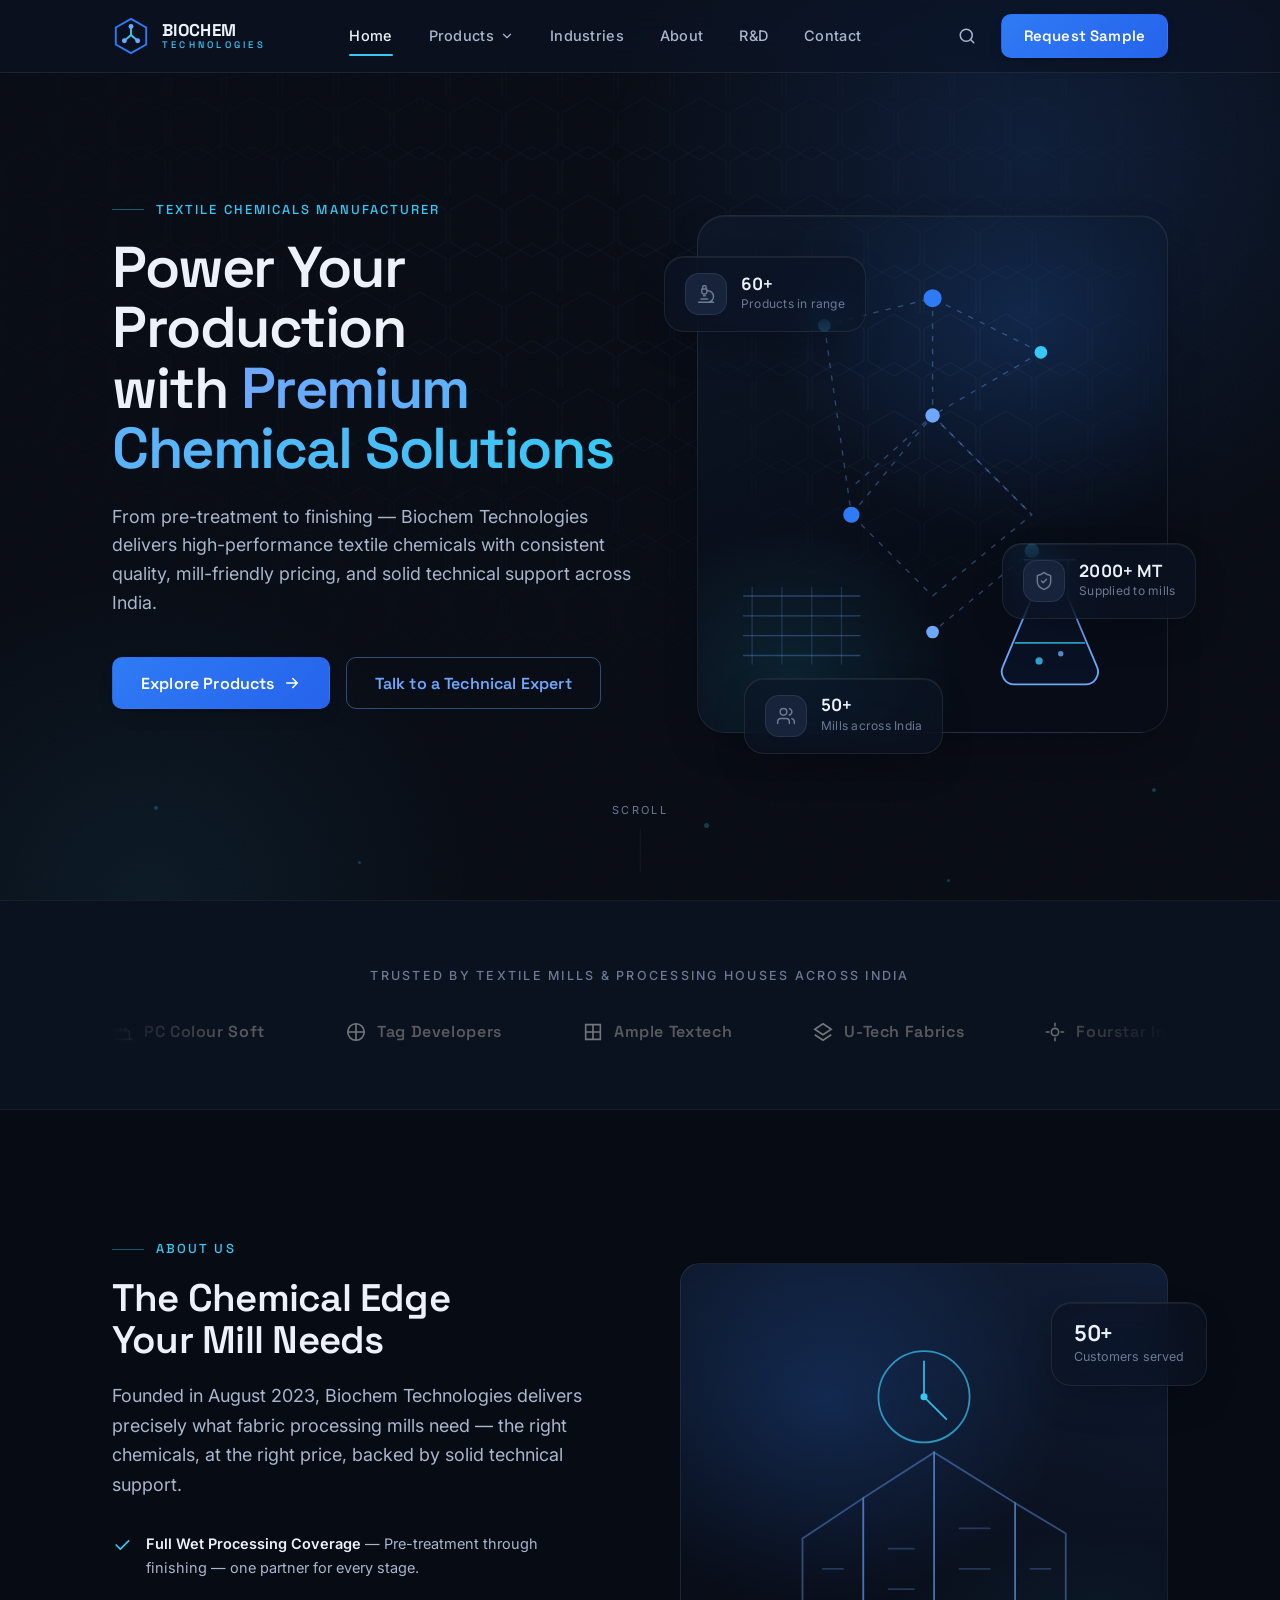
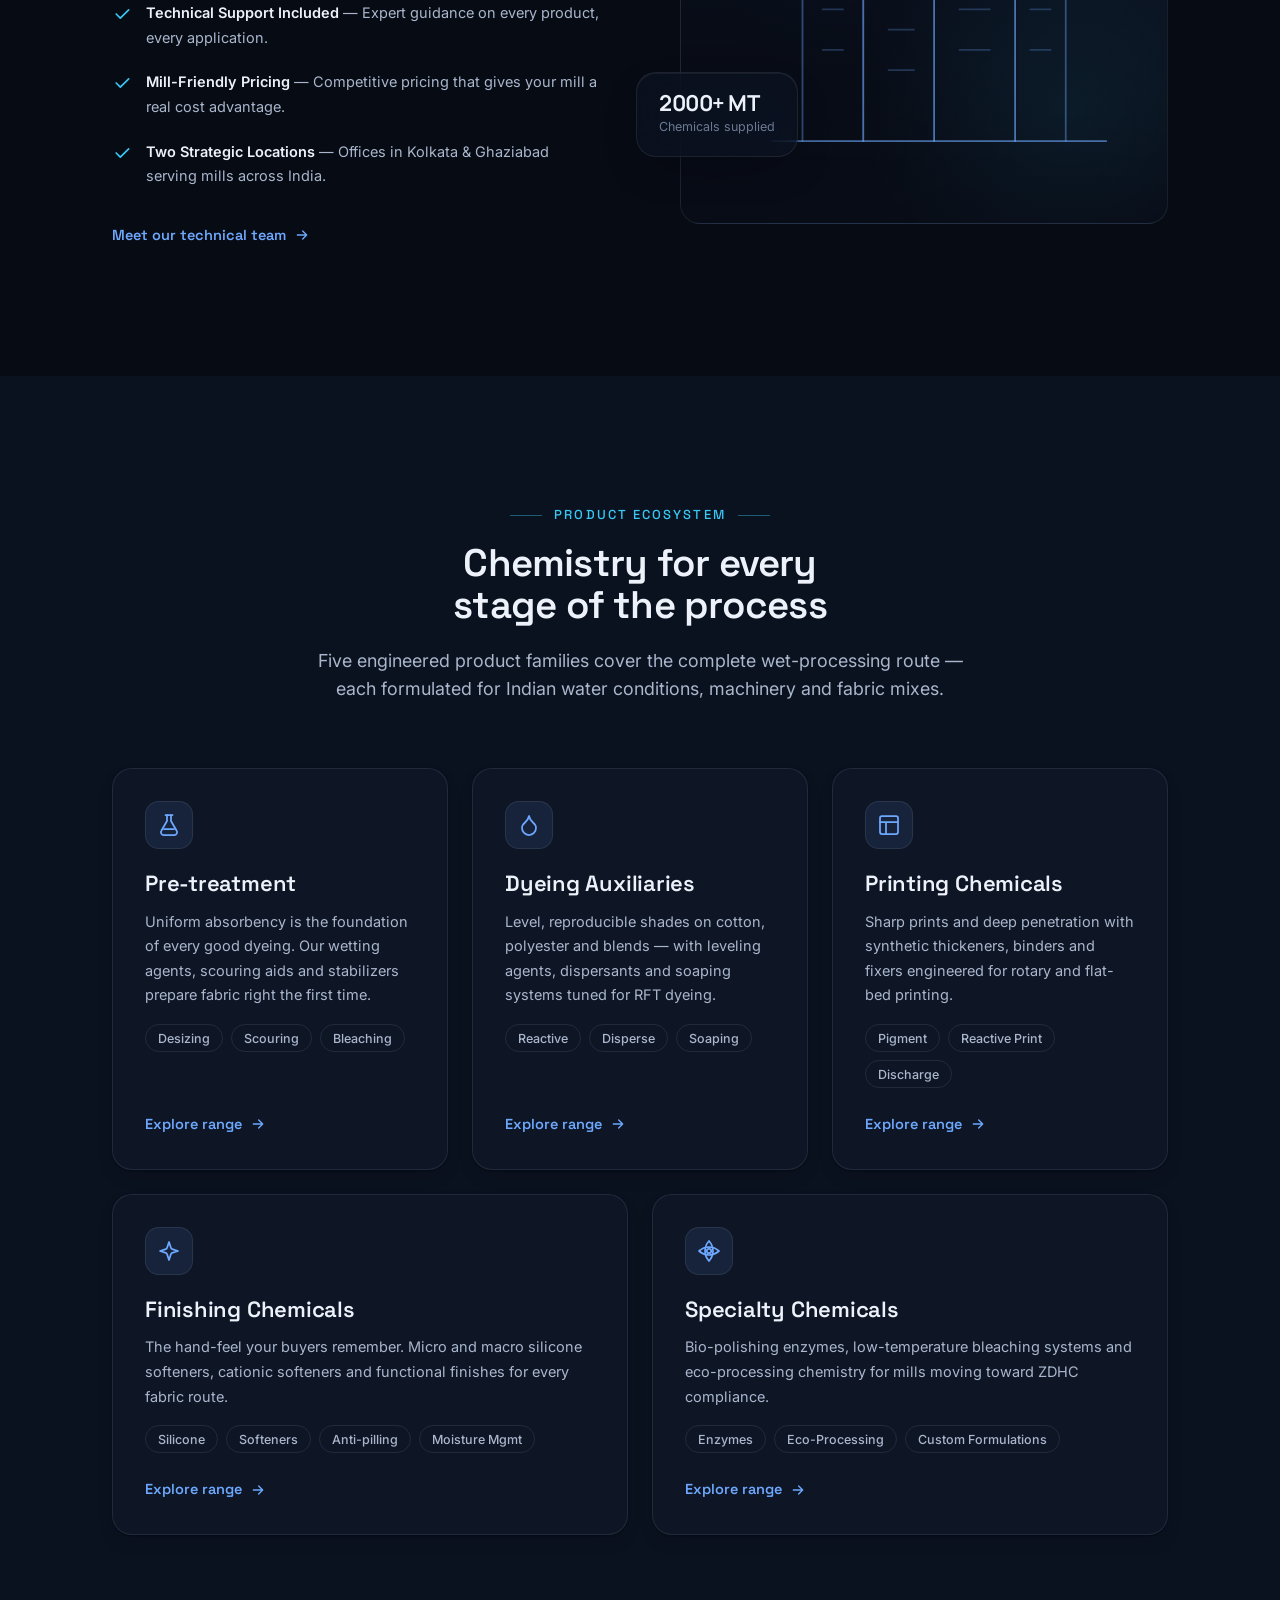
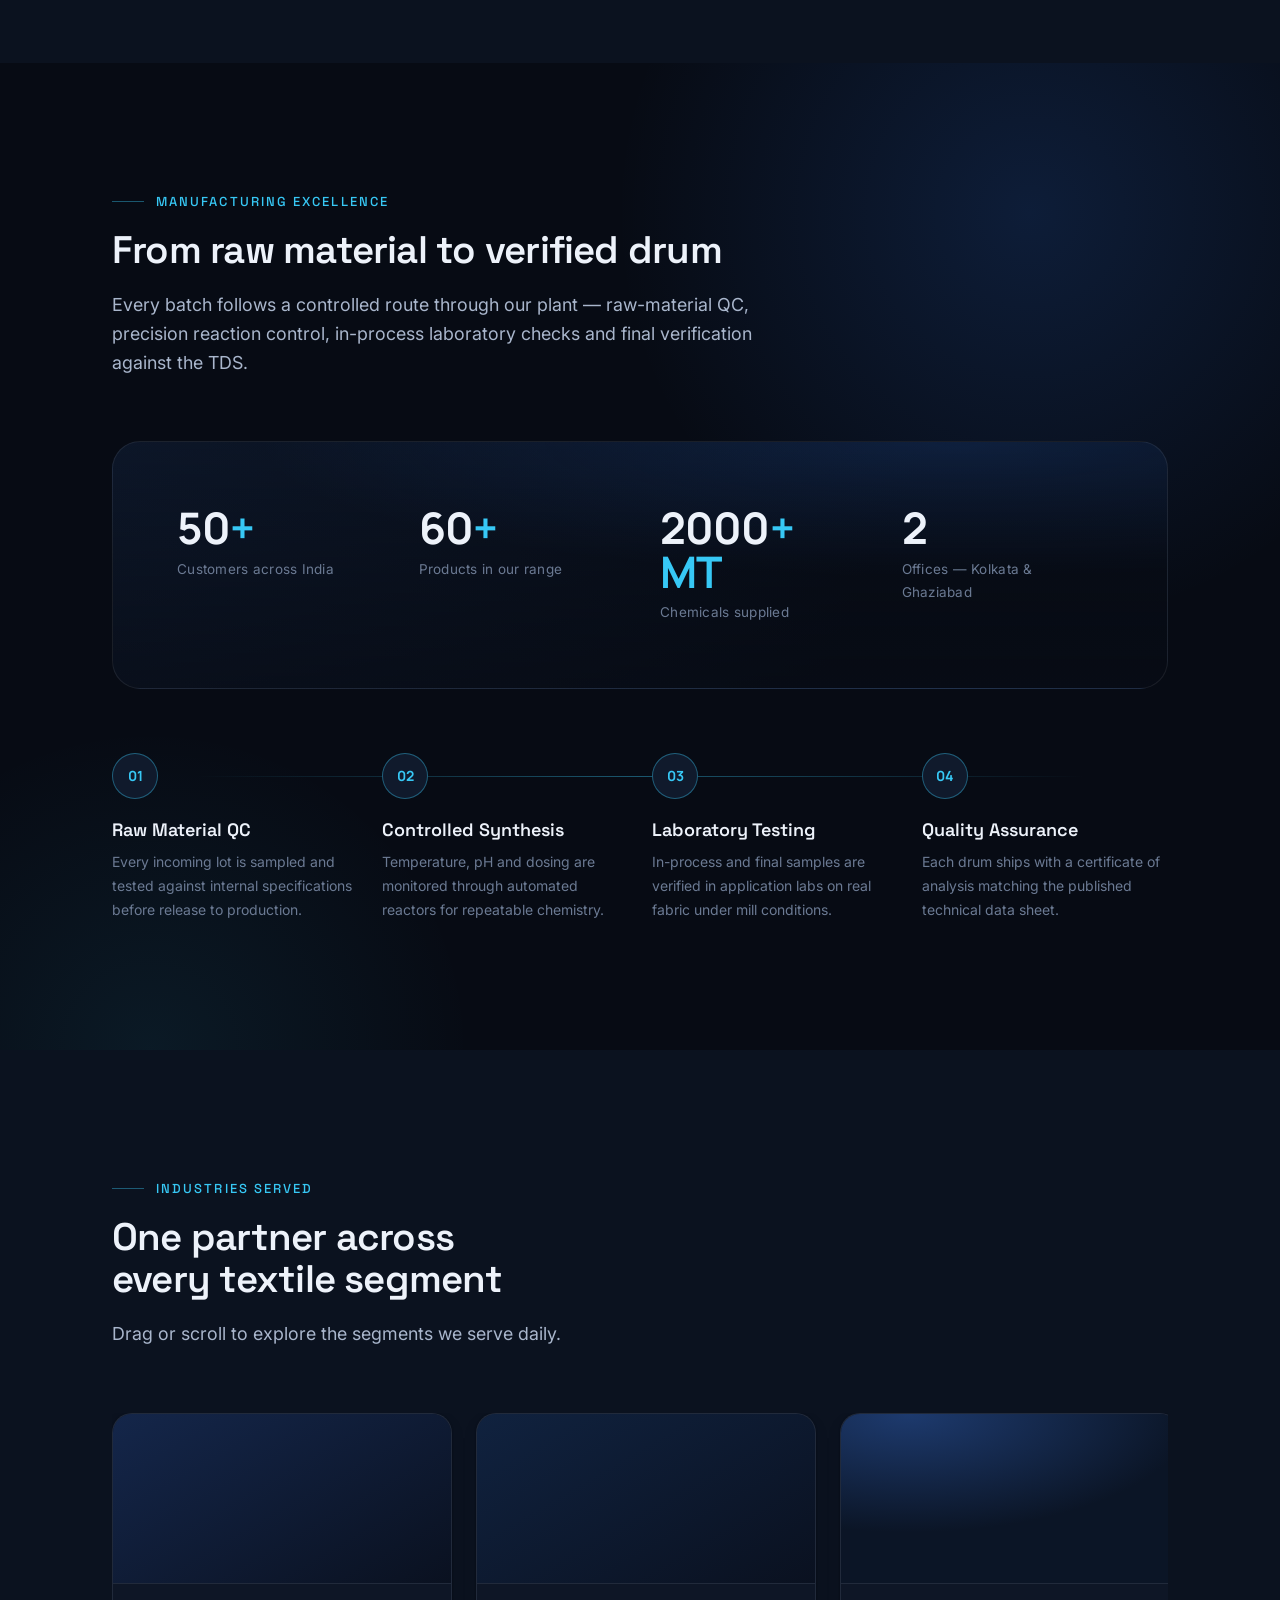
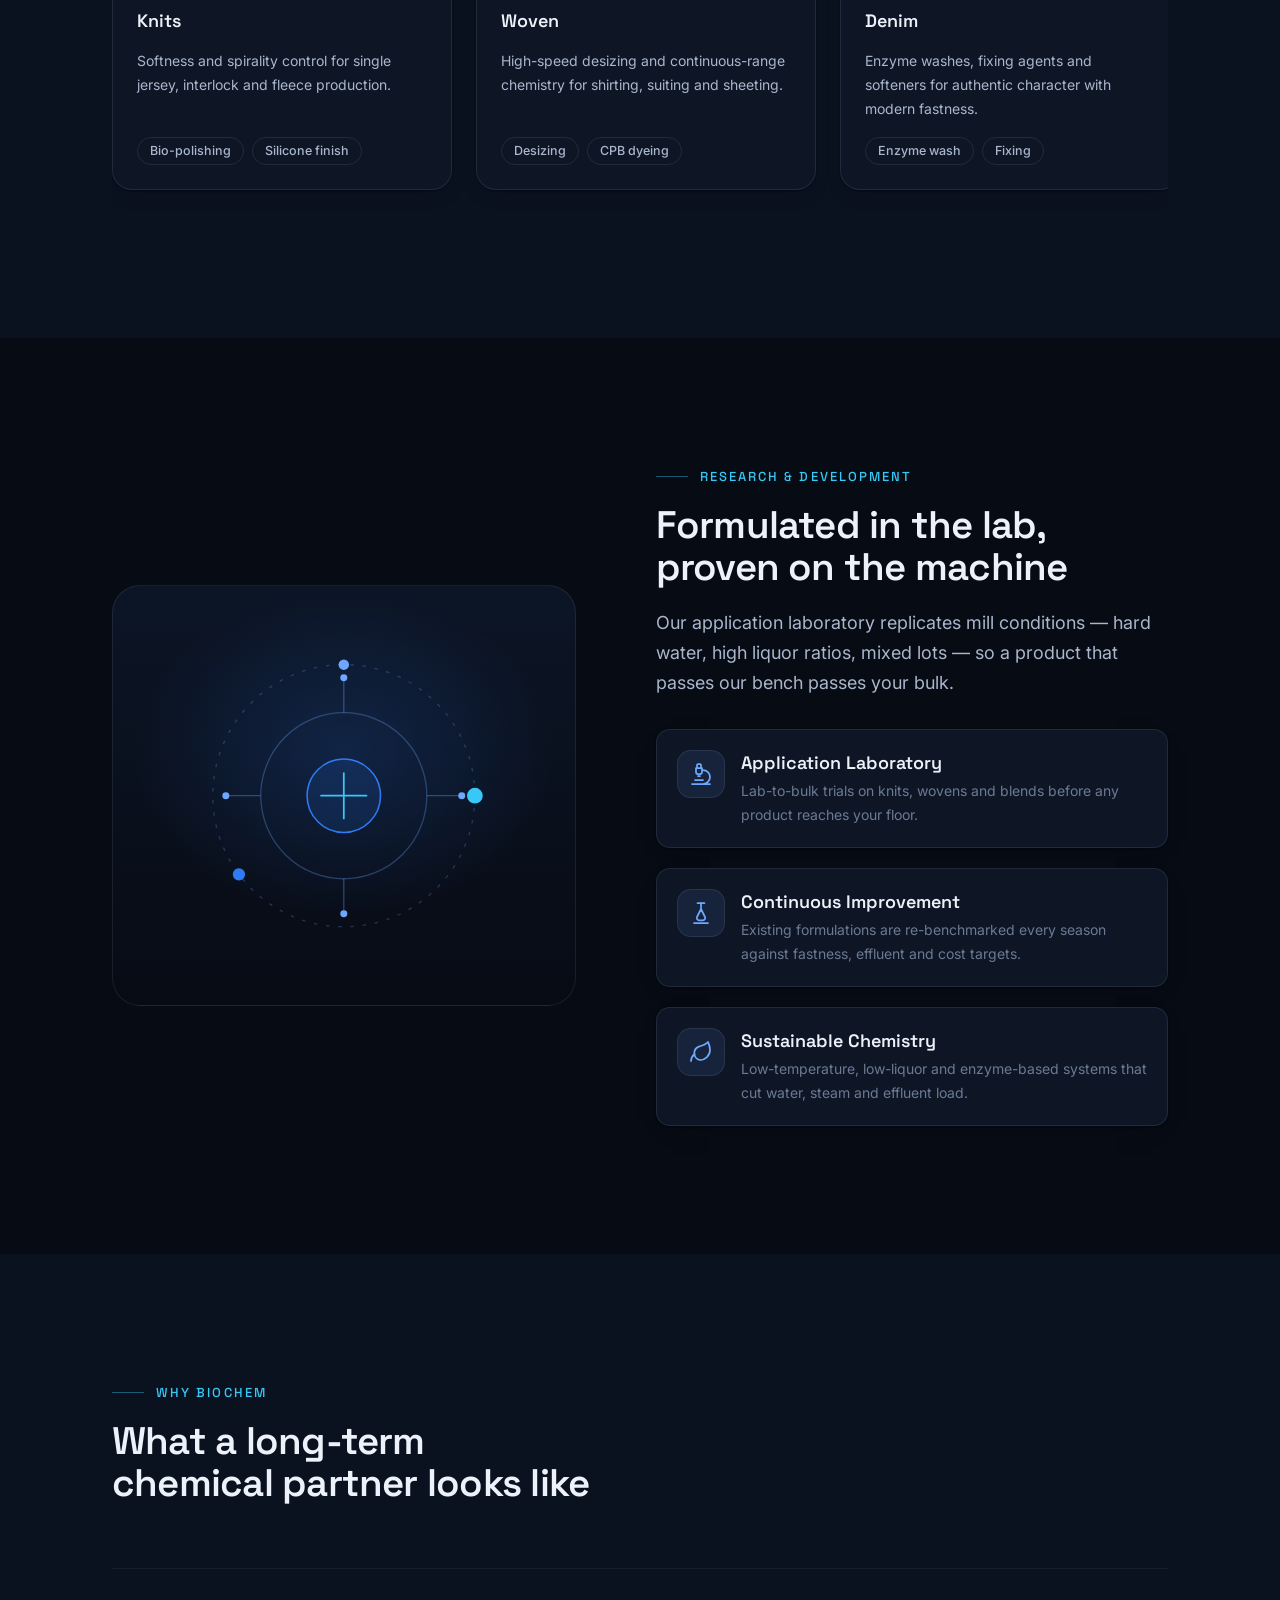
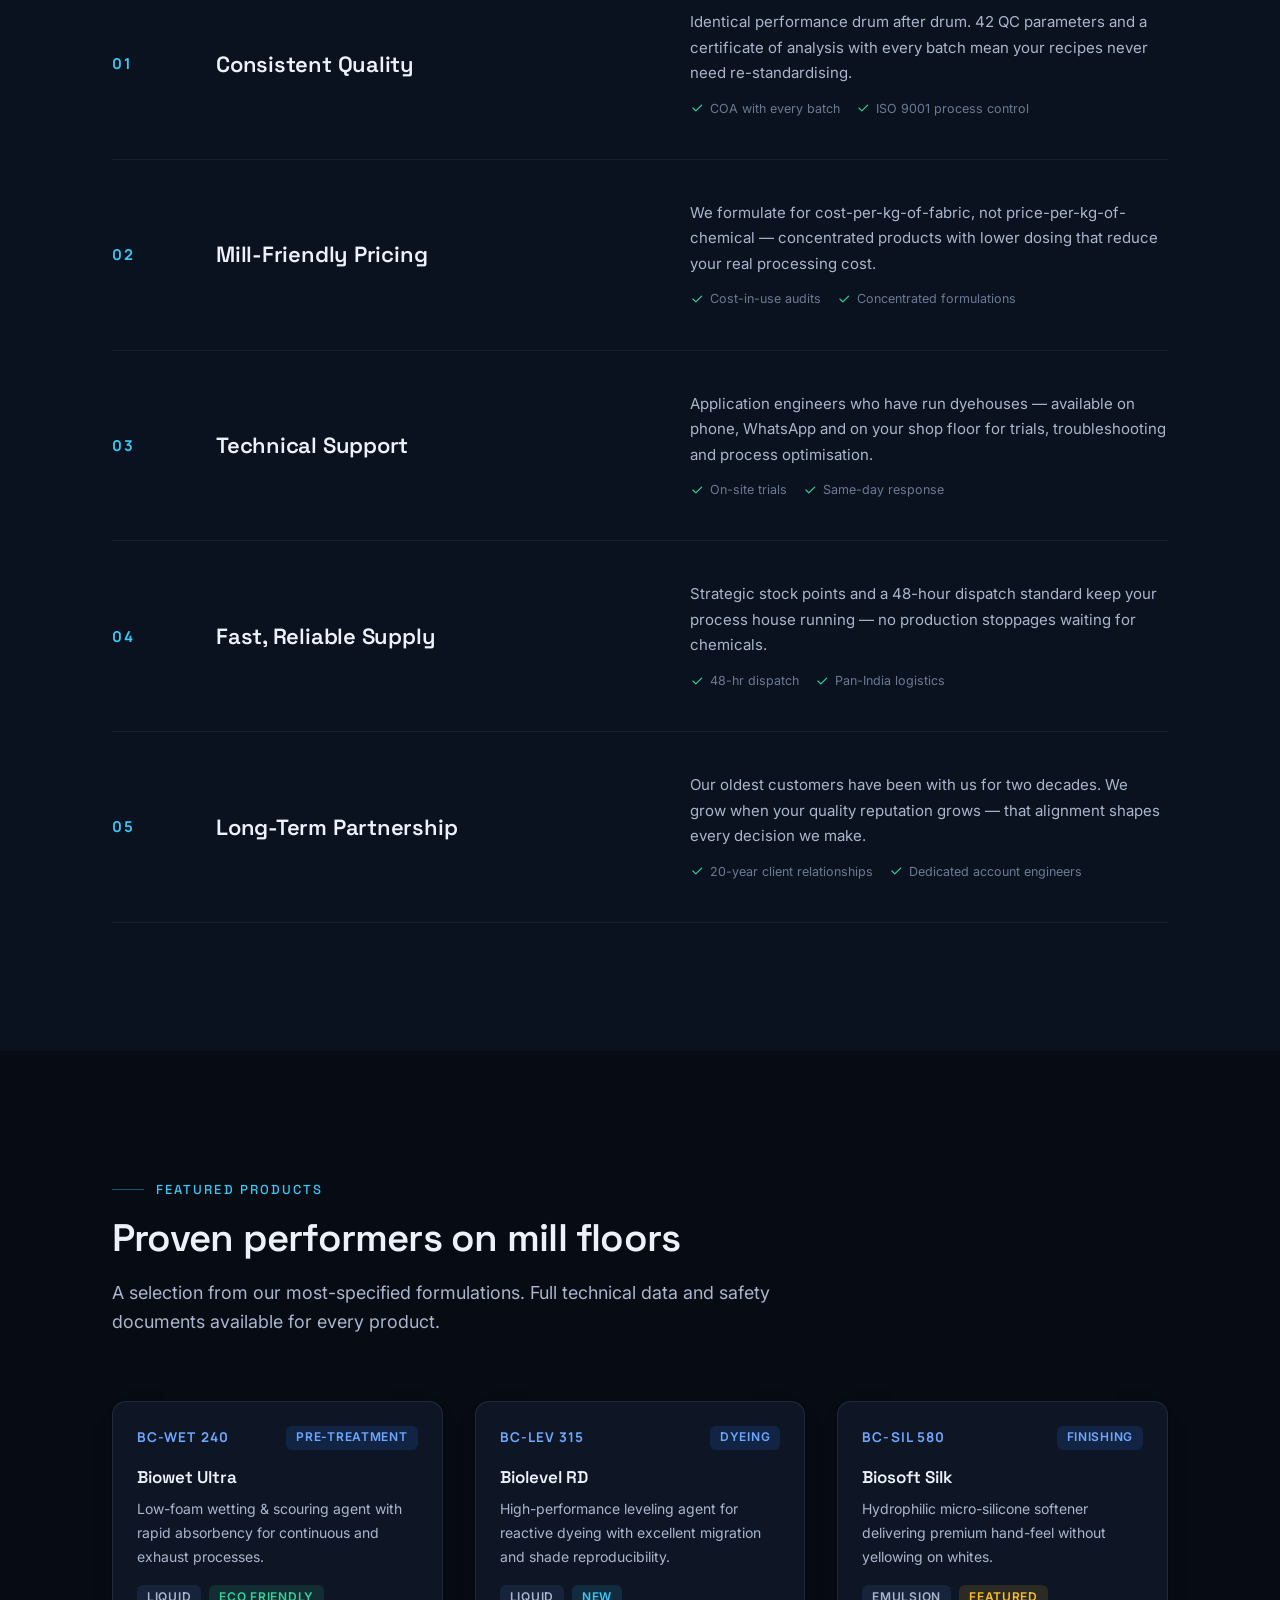
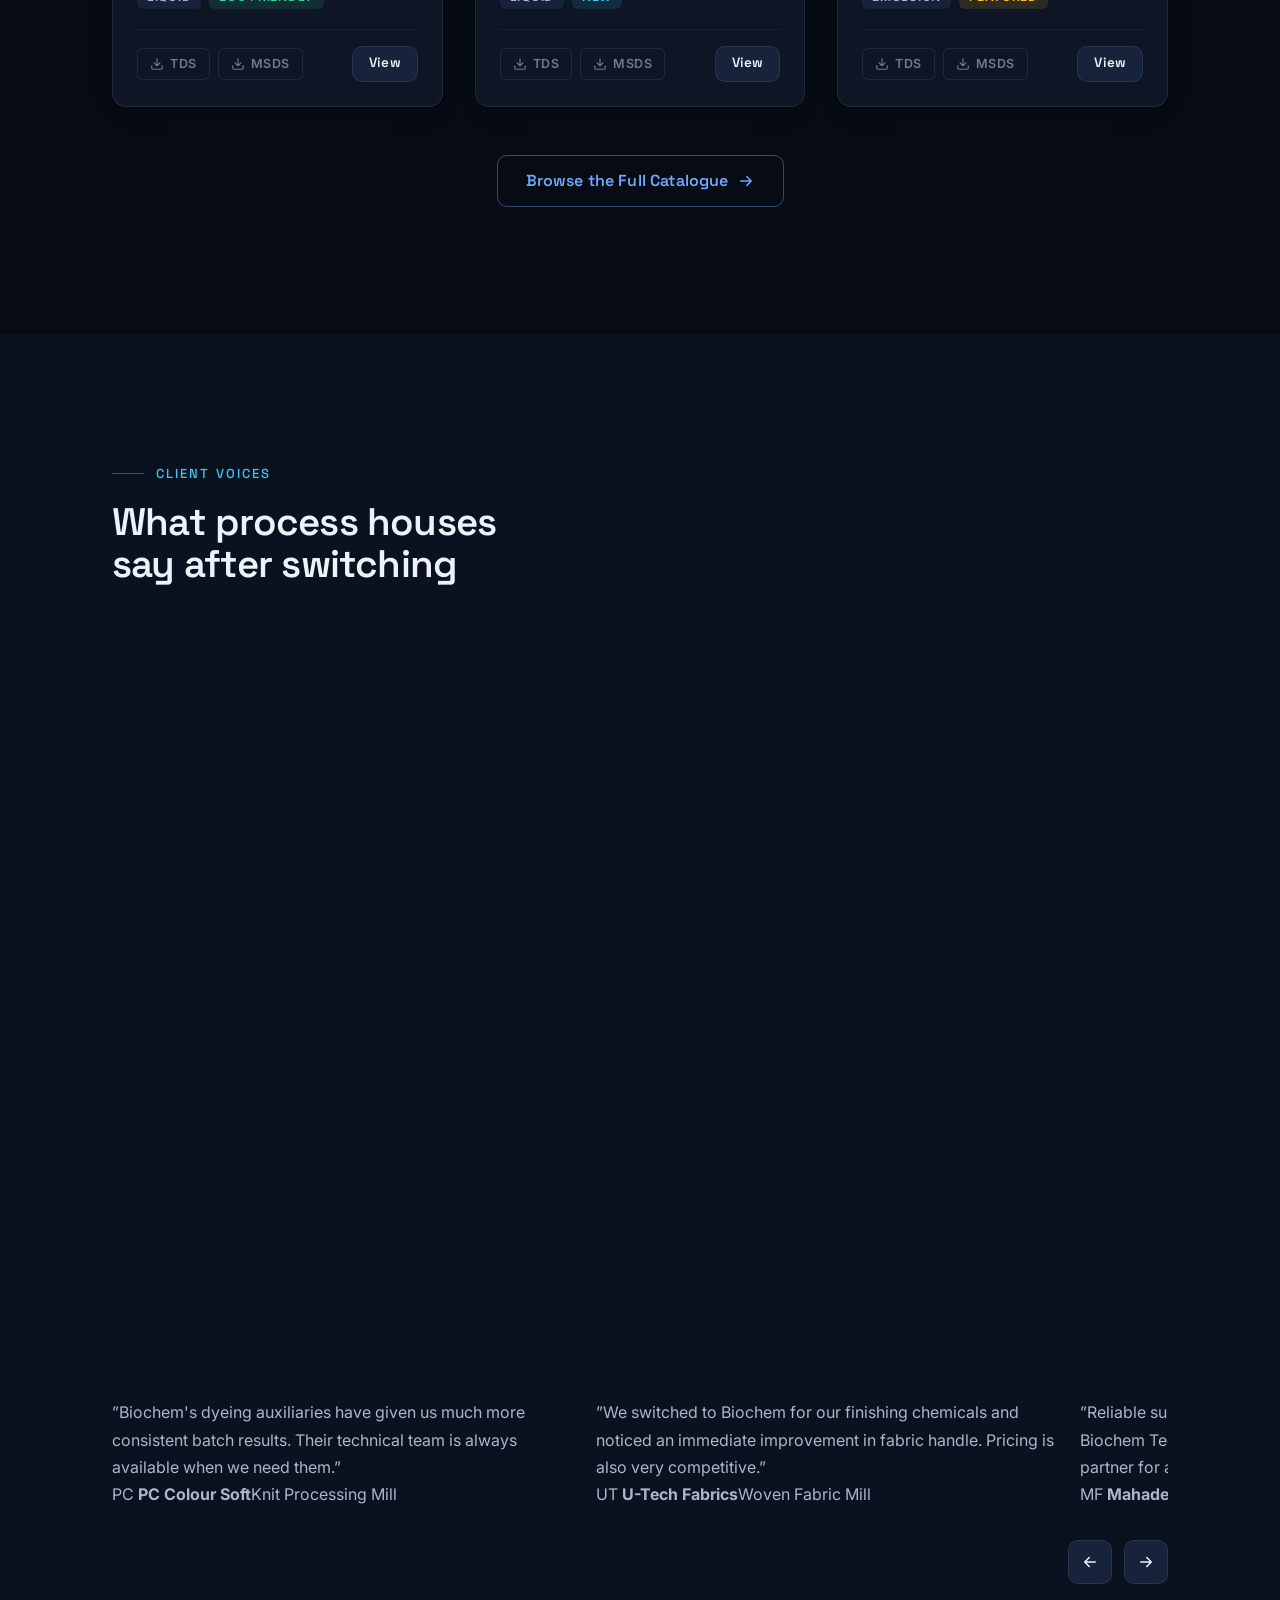
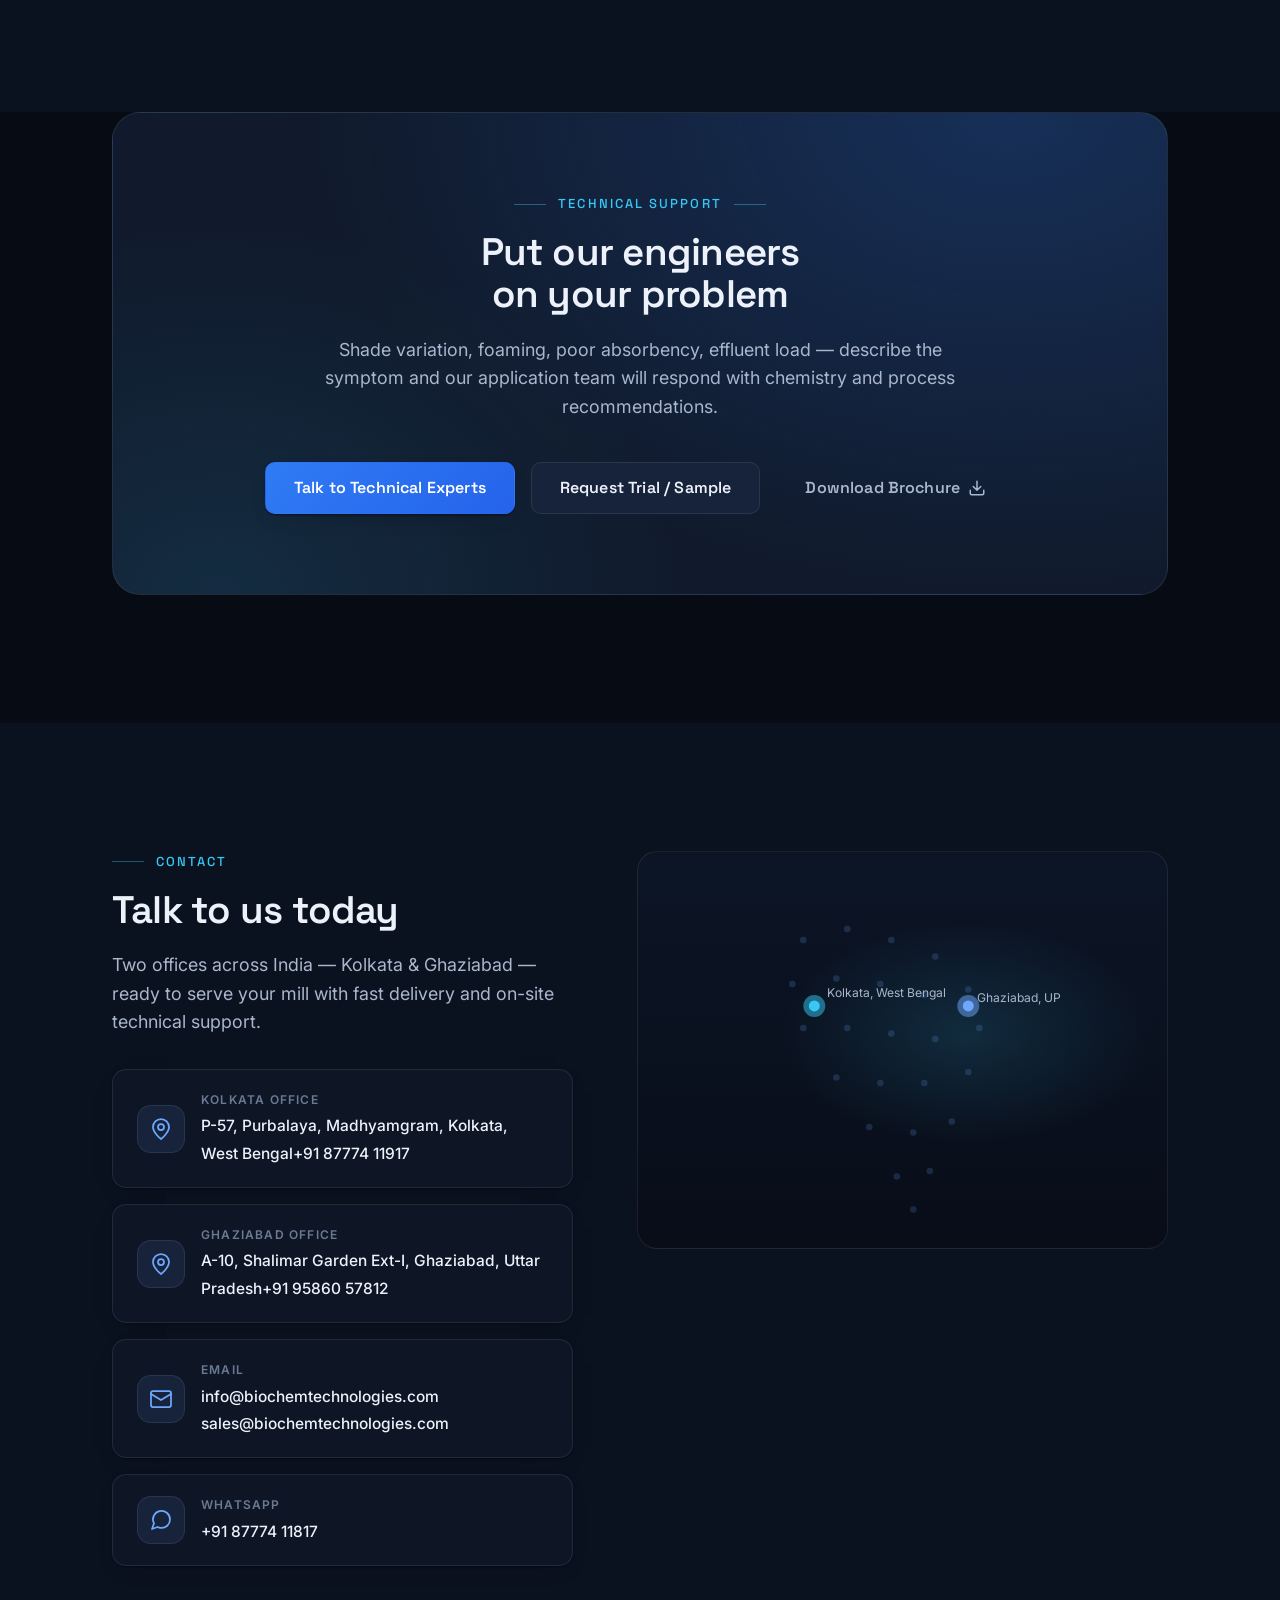
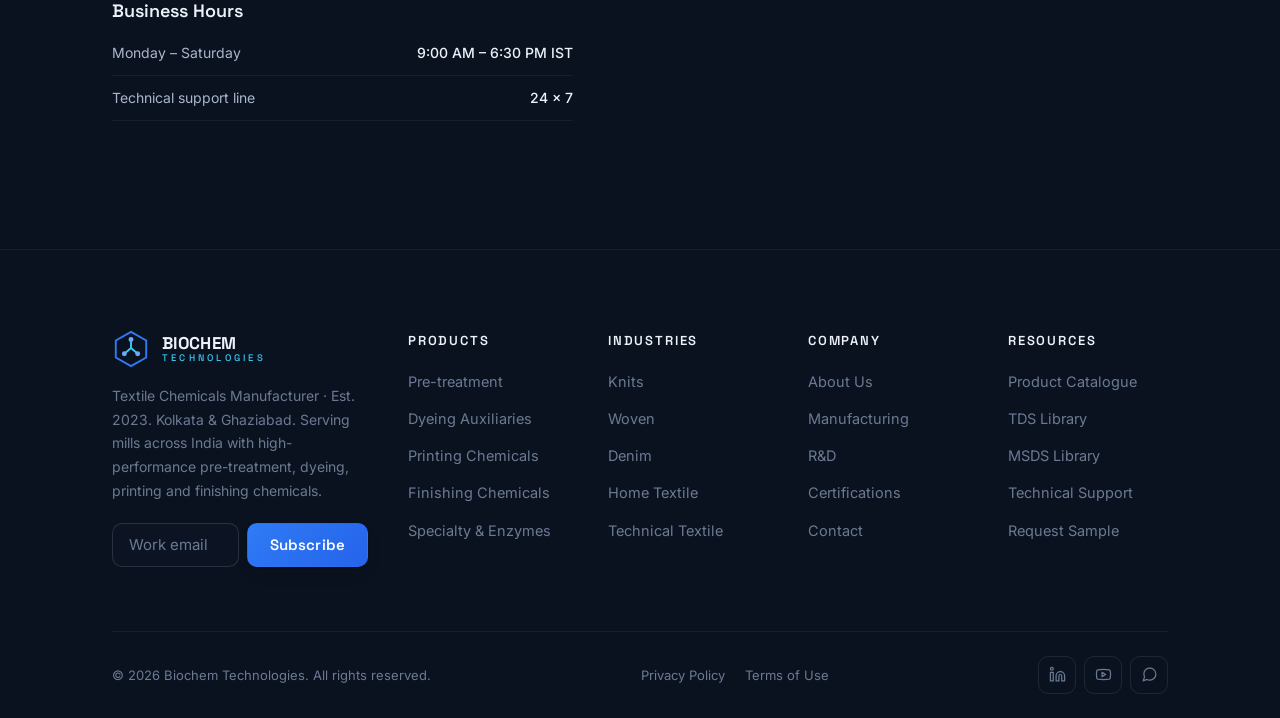
==== index.html @ 3962d0e2 "add responsive.css — full cross-device layout fixes for all breakpoints" ====
<!DOCTYPE html>
<html lang="en">
<head>
<meta charset="UTF-8">
<meta name="viewport" content="width=device-width, initial-scale=1.0">
<title>Biochem Technologies — Textile Chemicals Manufacturer</title>
<meta name="description" content="Biochem Technologies — High-performance textile chemicals manufacturer covering pre-treatment, dyeing, printing, and finishing auxiliaries for mills across India.">
<meta property="og:title" content="Biochem Technologies — Textile Chemicals Manufacturer">
<meta property="og:description" content="Premium textile chemicals for pre-treatment, dyeing, printing and finishing. Serving mills across India since 2023.">
<meta property="og:type" content="website">
<link rel="icon" href="data:image/svg+xml,%3Csvg xmlns='http://www.w3.org/2000/svg' viewBox='0 0 32 32'%3E%3Cpath d='M16 2 28 9v14L16 30 4 23V9z' fill='%232F7BF5'/%3E%3Cpath d='M16 8v8m0 0-6 5m6-5 6 5' stroke='%23fff' stroke-width='2' fill='none'/%3E%3C/svg%3E">
<link rel="preconnect" href="https://fonts.googleapis.com">
<link rel="preconnect" href="https://fonts.gstatic.com" crossorigin>
<link href="https://fonts.googleapis.com/css2?family=Inter:wght@400;500;600&family=Manrope:wght@600;700&family=Space+Grotesk:wght@500;600;700&display=swap" rel="stylesheet">
<link rel="stylesheet" href="assets/css/base.css">
<link rel="stylesheet" href="assets/css/components.css">
<link rel="stylesheet" href="assets/css/home.css">
<link rel="stylesheet" href="assets/css/responsive.css">
<script type="application/ld+json">
{
  "@context": "https://schema.org",
  "@type": "Organization",
  "name": "Biochem Technologies",
  "description": "Manufacturer of high-performance textile processing chemicals for textile mills across India.",
  "url": "https://www.biochemtechnologies.in",
  "areaServed": "IN",
  "knowsAbout": ["Textile pretreatment chemicals", "Dyeing auxiliaries", "Printing chemicals", "Finishing chemicals"]
}
</script>
</head>
<body>
<a class="skip-link" href="#main">Skip to main content</a>

<!-- ============ SECTION 1 · NAVIGATION ============ -->
<header class="nav" role="banner">
  <div class="nav__inner">
    <a class="brand" href="index.html" aria-label="Biochem Technologies — Home">
      <svg class="brand__mark" viewBox="0 0 40 40" fill="none" aria-hidden="true">
        <path d="M20 2 36 11v18L20 38 4 29V11z" stroke="#2F7BF5" stroke-width="2"/>
        <path d="M20 10v9m0 0-7 6m7-6 7 6" stroke="#37C8F5" stroke-width="2" stroke-linecap="round"/>
        <circle cx="20" cy="10" r="2.6" fill="#6EA8FE"/><circle cx="13" cy="25" r="2.6" fill="#6EA8FE"/><circle cx="27" cy="25" r="2.6" fill="#6EA8FE"/>
      </svg>
      <span class="brand__name">BIOCHEM<small>Technologies</small></span>
    </a>
    <ul class="nav__links">
      <li><a class="nav__link is-active" href="index.html">Home</a></li>
      <li>
        <button class="nav__link" data-mega-btn aria-expanded="false" aria-controls="mega-products">Products
          <svg viewBox="0 0 24 24" fill="none" stroke="currentColor" stroke-width="2" stroke-linecap="round" stroke-linejoin="round" aria-hidden="true"><path d="m6 9 6 6 6-6"/></svg>
        </button>
      </li>
      <li><a class="nav__link" href="index.html#industries">Industries</a></li>
      <li><a class="nav__link" href="index.html#about">About</a></li>
      <li><a class="nav__link" href="index.html#rnd">R&amp;D</a></li>
      <li><a class="nav__link" href="index.html#contact">Contact</a></li>
    </ul>
    <div class="nav__actions">
      <a class="btn btn--ghost btn--icon" href="products.html" aria-label="Search products" data-tip="Search products">
        <svg viewBox="0 0 24 24" fill="none" stroke="currentColor" stroke-width="2" stroke-linecap="round" stroke-linejoin="round" aria-hidden="true"><circle cx="11" cy="11" r="8"/><path d="m21 21-4.3-4.3"/></svg>
      </a>
      <button class="btn btn--primary btn--nav-cta" data-modal-open="modal-sample">Request Sample</button>
      <button class="nav__burger" aria-label="Open menu" aria-expanded="false">
        <svg viewBox="0 0 24 24" fill="none" stroke="currentColor" stroke-width="2" stroke-linecap="round" aria-hidden="true"><path d="M4 6h16M4 12h16M4 18h16"/></svg>
      </button>
    </div>
  </div>
  <!-- Mega menu -->
  <div class="mega" id="mega-products" data-mega>
    <div class="mega__inner">
      <a class="mega__item" href="products.html#pretreatment">
        <span class="icon-box"><svg viewBox="0 0 24 24" fill="none" stroke="currentColor" stroke-width="1.75" stroke-linecap="round" stroke-linejoin="round" aria-hidden="true"><path d="M10 2v6L4.5 17.5A2.8 2.8 0 0 0 7 22h10a2.8 2.8 0 0 0 2.5-4.5L14 8V2"/><path d="M8.5 2h7"/><path d="M7 16h10"/></svg></span>
        <span><h5>Pretreatment Chemicals</h5><p>Wetting agents, scouring aids, peroxide stabilizers and demineralizers.</p></span>
      </a>
      <a class="mega__item" href="products.html#dyeing">
        <span class="icon-box"><svg viewBox="0 0 24 24" fill="none" stroke="currentColor" stroke-width="1.75" stroke-linecap="round" stroke-linejoin="round" aria-hidden="true"><path d="M12 22a7 7 0 0 0 7-7c0-2-1-3.9-3-5.5s-3.5-4-4-6.5c-.5 2.5-2 4.9-4 6.5C6 11.1 5 13 5 15a7 7 0 0 0 7 7z"/></svg></span>
        <span><h5>Dyeing Auxiliaries</h5><p>Leveling agents, dispersants, soaping agents and dye-bath conditioners.</p></span>
      </a>
      <a class="mega__item" href="products.html#printing">
        <span class="icon-box"><svg viewBox="0 0 24 24" fill="none" stroke="currentColor" stroke-width="1.75" stroke-linecap="round" stroke-linejoin="round" aria-hidden="true"><rect x="3" y="3" width="18" height="18" rx="2"/><path d="M3 9h18M9 21V9"/></svg></span>
        <span><h5>Printing Chemicals</h5><p>Thickeners, binders, fixers and pigment printing systems.</p></span>
      </a>
      <a class="mega__item" href="products.html#finishing">
        <span class="icon-box"><svg viewBox="0 0 24 24" fill="none" stroke="currentColor" stroke-width="1.75" stroke-linecap="round" stroke-linejoin="round" aria-hidden="true"><path d="m12 3-1.9 5.8a2 2 0 0 1-1.3 1.3L3 12l5.8 1.9a2 2 0 0 1 1.3 1.3L12 21l1.9-5.8a2 2 0 0 1 1.3-1.3L21 12l-5.8-1.9a2 2 0 0 1-1.3-1.3z"/></svg></span>
        <span><h5>Finishing Chemicals</h5><p>Softeners, silicone emulsions and functional finishes.</p></span>
      </a>
      <a class="mega__item" href="products.html#specialty">
        <span class="icon-box"><svg viewBox="0 0 24 24" fill="none" stroke="currentColor" stroke-width="1.75" stroke-linecap="round" stroke-linejoin="round" aria-hidden="true"><circle cx="12" cy="12" r="2.2"/><path d="M12 2a15.3 15.3 0 0 1 4 10 15.3 15.3 0 0 1-4 10 15.3 15.3 0 0 1-4-10 15.3 15.3 0 0 1 4-10z"/><path d="M2 12a15.3 15.3 0 0 0 10 4 15.3 15.3 0 0 0 10-4 15.3 15.3 0 0 0-10-4 15.3 15.3 0 0 0-10 4z"/></svg></span>
        <span><h5>Specialty Chemicals</h5><p>Enzymes, eco-processing systems and mill-specific formulations.</p></span>
      </a>
      <a class="mega__item" href="products.html">
        <span class="icon-box"><svg viewBox="0 0 24 24" fill="none" stroke="currentColor" stroke-width="1.75" stroke-linecap="round" stroke-linejoin="round" aria-hidden="true"><path d="M5 12h14M13 6l6 6-6 6"/></svg></span>
        <span><h5>Full Product Catalogue</h5><p>Browse every product with filters, documents and comparisons.</p></span>
      </a>
    </div>
  </div>
</header>
<nav class="mobile-menu" aria-label="Mobile">
  <a href="index.html">Home</a>
  <a href="products.html">Products</a>
  <a href="index.html#industries">Industries</a>
  <a href="index.html#about">About</a>
  <a href="index.html#rnd">R&amp;D</a>
  <a href="index.html#contact">Contact</a>
</nav>

<main id="main">

<!-- ============ SECTION 2 · HERO ============ -->
<section class="hero" aria-label="Introduction">
  <div class="bg-mesh" aria-hidden="true"></div>
  <div class="bg-hex" aria-hidden="true"></div>
  <div class="bg-noise" aria-hidden="true"></div>
  <div aria-hidden="true">
    <span class="particle" style="left:12%;bottom:10%;width:4px;height:4px;animation-delay:-2s"></span>
    <span class="particle" style="left:28%;bottom:4%;width:3px;height:3px;animation-delay:-9s"></span>
    <span class="particle" style="left:55%;bottom:8%;width:5px;height:5px;animation-delay:-5s"></span>
    <span class="particle" style="left:74%;bottom:2%;width:3px;height:3px;animation-delay:-12s"></span>
    <span class="particle" style="left:90%;bottom:12%;width:4px;height:4px;animation-delay:-7s"></span>
  </div>

  <div class="container hero__grid">
    <div>
      <p class="overline">Textile Chemicals Manufacturer</p>
      <h1>Power Your Production with <em>Premium Chemical Solutions</em></h1>
      <p class="subtitle">From pre-treatment to finishing — Biochem Technologies delivers high-performance textile chemicals with consistent quality, mill-friendly pricing, and solid technical support across India.</p>
      <div class="hero__actions">
        <a class="btn btn--primary btn--lg" href="products.html">Explore Products
          <svg viewBox="0 0 24 24" fill="none" stroke="currentColor" stroke-width="2" stroke-linecap="round" stroke-linejoin="round" aria-hidden="true"><path d="M5 12h14M13 6l6 6-6 6"/></svg>
        </a>
        <button class="btn btn--outline btn--lg" data-modal-open="modal-sample">Talk to a Technical Expert</button>
      </div>
    </div>

    <div class="hero__visual" aria-hidden="true">
      <div class="hero__panel">
        <div class="bg-hex"></div>
        <svg class="hero__molecules" viewBox="0 0 520 570" fill="none">
          <!-- molecule network -->
          <g stroke="#6EA8FE" stroke-opacity=".35" stroke-width="1.5" class="link-lines">
            <path class="link-line" d="M140 120 260 90l120 60"/>
            <path class="link-line" d="M260 90v130l-90 80"/>
            <path class="link-line" d="M380 150l-120 70 110 110"/>
            <path class="link-line" d="M170 330l90-110 110 110-110 90z"/>
            <path class="link-line" d="M140 120l30 210M370 370l-110 90"/>
          </g>
          <g fill="#37C8F5">
            <circle class="node" cx="140" cy="120" r="7"/>
            <circle class="node" cx="260" cy="90" r="10" fill="#2F7BF5"/>
            <circle class="node" cx="380" cy="150" r="7"/>
            <circle class="node" cx="260" cy="220" r="8" fill="#6EA8FE"/>
            <circle class="node" cx="170" cy="330" r="9" fill="#2F7BF5"/>
            <circle class="node" cx="370" cy="370" r="8"/>
            <circle class="node" cx="260" cy="460" r="7" fill="#6EA8FE"/>
          </g>
          <!-- flask -->
          <g transform="translate(330 380)" stroke="#6EA8FE" stroke-width="2" stroke-linecap="round">
            <path d="M40 0v42L8 118a14 14 0 0 0 13 20h78a14 14 0 0 0 13-20L80 42V0" fill="rgba(47,123,245,.06)"/>
            <path d="M32 0h56"/>
            <path d="M22 92h76" stroke="#37C8F5" stroke-opacity=".8"/>
            <circle cx="48" cy="112" r="4" fill="#37C8F5" stroke="none" opacity=".8"/>
            <circle cx="72" cy="104" r="3" fill="#6EA8FE" stroke="none" opacity=".8"/>
          </g>
          <!-- fabric weave -->
          <g transform="translate(50 420)" stroke="#6EA8FE" stroke-opacity=".3" stroke-width="1.5">
            <path d="M0 0h130M0 22h130M0 44h130M0 66h130"/>
            <path d="M10 -10v86M43 -10v86M76 -10v86M109 -10v86" stroke-opacity=".18"/>
          </g>
        </svg>
      </div>
      <div class="hero__float hero__float--1 card card--glass card--xl">
        <span class="icon-box"><svg viewBox="0 0 24 24" fill="none" stroke="currentColor" stroke-width="1.75" stroke-linecap="round" stroke-linejoin="round"><path d="M6 18h8M3 22h18M14 22a7 7 0 1 0 0-14h-1M9 14h2M9 12a2 2 0 0 1-2-2V6h6v4a2 2 0 0 1-2 2zM12 6V3a1 1 0 0 0-1-1H9a1 1 0 0 0-1 1v3"/></svg></span>
        <span><strong>60+</strong><span>Products in range</span></span>
      </div>
      <div class="hero__float hero__float--2 card card--glass card--xl">
        <span class="icon-box"><svg viewBox="0 0 24 24" fill="none" stroke="currentColor" stroke-width="1.75" stroke-linecap="round" stroke-linejoin="round"><path d="M20 13c0 5-3.5 7.5-7.7 9a.6.6 0 0 1-.6 0C7.5 20.5 4 18 4 13V6a1 1 0 0 1 1-1c2 0 4.5-1.2 6.2-2.7a1.2 1.2 0 0 1 1.6 0C14.5 3.8 17 5 19 5a1 1 0 0 1 1 1z"/><path d="m9 12 2 2 4-4"/></svg></span>
        <span><strong>2000+ MT</strong><span>Supplied to mills</span></span>
      </div>
      <div class="hero__float hero__float--3 card card--glass card--xl">
        <span class="icon-box"><svg viewBox="0 0 24 24" fill="none" stroke="currentColor" stroke-width="1.75" stroke-linecap="round" stroke-linejoin="round"><path d="M16 21v-2a4 4 0 0 0-4-4H6a4 4 0 0 0-4 4v2"/><circle cx="9" cy="7" r="4"/><path d="M22 21v-2a4 4 0 0 0-3-3.87M16 3.13a4 4 0 0 1 0 7.75"/></svg></span>
        <span><strong>50+</strong><span>Mills across India</span></span>
      </div>
    </div>
  </div>
  <div class="scroll-hint" aria-hidden="true"><span>Scroll</span><span class="scroll-hint__line"></span></div>
</section>

<!-- ============ SECTION 3 · TRUSTED BY ============ -->
<section class="trusted" aria-label="Trusted by textile mills">
  <div class="container">
    <p class="caption">Trusted by textile mills &amp; processing houses across India</p>
    <div class="marquee">
      <div class="marquee__track" data-marquee>
        <span class="mill-logo"><svg viewBox="0 0 24 24" fill="none" stroke="currentColor" stroke-width="1.75"><path d="M2 20h20M4 20V8l5 4V8l5 4V8l5 4v8" stroke-linejoin="round"/></svg>PC Colour Soft</span>
        <span class="mill-logo"><svg viewBox="0 0 24 24" fill="none" stroke="currentColor" stroke-width="1.75"><circle cx="12" cy="12" r="9"/><path d="M12 3v18M3 12h18"/></svg>Tag Developers</span>
        <span class="mill-logo"><svg viewBox="0 0 24 24" fill="none" stroke="currentColor" stroke-width="1.75"><path d="M4 4h16v16H4z"/><path d="M4 12h16M12 4v16"/></svg>Ample Textech</span>
        <span class="mill-logo"><svg viewBox="0 0 24 24" fill="none" stroke="currentColor" stroke-width="1.75"><path d="m12 3 9 6-9 6-9-6z"/><path d="m3 15 9 6 9-6"/></svg>U-Tech Fabrics</span>
        <span class="mill-logo"><svg viewBox="0 0 24 24" fill="none" stroke="currentColor" stroke-width="1.75"><circle cx="12" cy="12" r="4"/><path d="M12 2v4m0 12v4M2 12h4m12 0h4"/></svg>Fourstar Int</span>
        <span class="mill-logo"><svg viewBox="0 0 24 24" fill="none" stroke="currentColor" stroke-width="1.75"><path d="M3 21V7l9-4 9 4v14"/><path d="M9 21v-6h6v6"/></svg>Mahadev Fabrics</span>
        <span class="mill-logo"><svg viewBox="0 0 24 24" fill="none" stroke="currentColor" stroke-width="1.75"><path d="M12 2 2 7v10l10 5 10-5V7z"/></svg>Jagannath Fabrics</span>
        <span class="mill-logo"><svg viewBox="0 0 24 24" fill="none" stroke="currentColor" stroke-width="1.75"><path d="M4 20 20 4M4 4l16 16"/></svg>Vishnu Cotton Mills</span>
        <span class="mill-logo"><svg viewBox="0 0 24 24" fill="none" stroke="currentColor" stroke-width="1.75"><path d="M2 20h20M4 20V8l5 4V8l5 4V8l5 4v8" stroke-linejoin="round"/></svg>Sunbright Fabrics</span>
        <span class="mill-logo"><svg viewBox="0 0 24 24" fill="none" stroke="currentColor" stroke-width="1.75"><circle cx="12" cy="12" r="9"/><path d="M12 3v18M3 12h18"/></svg>Shivam Processing</span>
      </div>
    </div>
  </div>
</section>

<!-- ============ SECTION 4 · ABOUT ============ -->
<section class="section" id="about">
  <div class="container about__grid">
    <div class="reveal">
      <p class="overline">About Us</p>
      <h2>The Chemical Edge Your Mill Needs</h2>
      <p class="body-lg measure">Founded in August 2023, Biochem Technologies delivers precisely what fabric processing mills need — the right chemicals, at the right price, backed by solid technical support.</p>
      <div class="about__points">
        <div class="about__point">
          <svg viewBox="0 0 24 24" fill="none" stroke="currentColor" stroke-width="2" stroke-linecap="round" stroke-linejoin="round" aria-hidden="true"><path d="m5 12 5 5L20 7"/></svg>
          <p><strong>Full Wet Processing Coverage</strong> — Pre-treatment through finishing — one partner for every stage.</p>
        </div>
        <div class="about__point">
          <svg viewBox="0 0 24 24" fill="none" stroke="currentColor" stroke-width="2" stroke-linecap="round" stroke-linejoin="round" aria-hidden="true"><path d="m5 12 5 5L20 7"/></svg>
          <p><strong>Technical Support Included</strong> — Expert guidance on every product, every application.</p>
        </div>
        <div class="about__point">
          <svg viewBox="0 0 24 24" fill="none" stroke="currentColor" stroke-width="2" stroke-linecap="round" stroke-linejoin="round" aria-hidden="true"><path d="m5 12 5 5L20 7"/></svg>
          <p><strong>Mill-Friendly Pricing</strong> — Competitive pricing that gives your mill a real cost advantage.</p>
        </div>
        <div class="about__point">
          <svg viewBox="0 0 24 24" fill="none" stroke="currentColor" stroke-width="2" stroke-linecap="round" stroke-linejoin="round" aria-hidden="true"><path d="m5 12 5 5L20 7"/></svg>
          <p><strong>Two Strategic Locations</strong> — Offices in Kolkata &amp; Ghaziabad serving mills across India.</p>
        </div>
      </div>
      <a class="arrow-link" href="index.html#contact">Meet our technical team
        <svg viewBox="0 0 24 24" fill="none" stroke="currentColor" stroke-width="2" stroke-linecap="round" stroke-linejoin="round" aria-hidden="true"><path d="M5 12h14M13 6l6 6-6 6"/></svg>
      </a>
    </div>
    <div class="about__visual reveal reveal-d1">
      <div class="about__photo" role="img" aria-label="Stylised illustration of the Biochem laboratory and production facility">
        <svg viewBox="0 0 480 550" fill="none" aria-hidden="true">
          <g stroke="#6EA8FE" stroke-opacity=".4" stroke-width="1.75" stroke-linecap="round">
            <path d="M120 470V270l60-40v240" /><path d="M180 470V230l70-45v285"/><path d="M250 470V185l80 50v235"/><path d="M330 470V235l50 30v205"/>
            <path d="M90 470h330" stroke-opacity=".6"/>
            <path d="M140 300h20M140 340h20M140 380h20M205 280h25M205 320h25M205 360h25M205 400h25M275 260h30M275 300h30M275 340h30M275 380h30M345 300h20M345 340h20M345 380h20" stroke-opacity=".25"/>
          </g>
          <g stroke="#37C8F5" stroke-width="1.75" stroke-linecap="round">
            <path d="M285 130a45 45 0 1 1-90 0 45 45 0 0 1 90 0z" stroke-opacity=".7"/>
            <path d="M240 95v35l22 22" stroke-opacity=".9"/>
          </g>
          <circle cx="240" cy="130" r="3.5" fill="#37C8F5"/>
        </svg>
      </div>
      <div class="about__card about__card--1 card card--glass card--xl">
        <span><strong class="num" data-count="50" data-suffix="+">0</strong><span>Customers served</span></span>
      </div>
      <div class="about__card about__card--2 card card--glass card--xl">
        <span><strong class="num" data-count="2000" data-suffix="+ MT">0</strong><span>Chemicals supplied</span></span>
      </div>
    </div>
  </div>
</section>

<!-- ============ SECTION 5 · PRODUCT ECOSYSTEM ============ -->
<section class="section section--alt" id="products">
  <div class="container">
    <div class="section-head section-head--center reveal">
      <p class="overline overline--center">Product Ecosystem</p>
      <h2>Chemistry for every stage of the process</h2>
      <p class="subtitle">Five engineered product families cover the complete wet-processing route — each formulated for Indian water conditions, machinery and fabric mixes.</p>
    </div>
    <div class="eco-grid">
      <article class="eco-card card card--hover card--xl reveal">
        <span class="icon-box"><svg viewBox="0 0 24 24" fill="none" stroke="currentColor" stroke-width="1.75" stroke-linecap="round" stroke-linejoin="round" aria-hidden="true"><path d="M10 2v6L4.5 17.5A2.8 2.8 0 0 0 7 22h10a2.8 2.8 0 0 0 2.5-4.5L14 8V2"/><path d="M8.5 2h7"/><path d="M7 16h10"/></svg></span>
        <h4>Pre-treatment</h4>
        <p>Uniform absorbency is the foundation of every good dyeing. Our wetting agents, scouring aids and stabilizers prepare fabric right the first time.</p>
        <div class="eco-card__apps"><span class="chip chip--tag">Desizing</span><span class="chip chip--tag">Scouring</span><span class="chip chip--tag">Bleaching</span></div>
        <a class="arrow-link" href="products.html#pretreatment">Explore range <svg viewBox="0 0 24 24" fill="none" stroke="currentColor" stroke-width="2" stroke-linecap="round" stroke-linejoin="round" aria-hidden="true"><path d="M5 12h14M13 6l6 6-6 6"/></svg></a>
      </article>
      <article class="eco-card card card--hover card--xl reveal reveal-d1">
        <span class="icon-box"><svg viewBox="0 0 24 24" fill="none" stroke="currentColor" stroke-width="1.75" stroke-linecap="round" stroke-linejoin="round" aria-hidden="true"><path d="M12 22a7 7 0 0 0 7-7c0-2-1-3.9-3-5.5s-3.5-4-4-6.5c-.5 2.5-2 4.9-4 6.5C6 11.1 5 13 5 15a7 7 0 0 0 7 7z"/></svg></span>
        <h4>Dyeing Auxiliaries</h4>
        <p>Level, reproducible shades on cotton, polyester and blends — with leveling agents, dispersants and soaping systems tuned for RFT dyeing.</p>
        <div class="eco-card__apps"><span class="chip chip--tag">Reactive</span><span class="chip chip--tag">Disperse</span><span class="chip chip--tag">Soaping</span></div>
        <a class="arrow-link" href="products.html#dyeing">Explore range <svg viewBox="0 0 24 24" fill="none" stroke="currentColor" stroke-width="2" stroke-linecap="round" stroke-linejoin="round" aria-hidden="true"><path d="M5 12h14M13 6l6 6-6 6"/></svg></a>
      </article>
      <article class="eco-card card card--hover card--xl reveal reveal-d2">
        <span class="icon-box"><svg viewBox="0 0 24 24" fill="none" stroke="currentColor" stroke-width="1.75" stroke-linecap="round" stroke-linejoin="round" aria-hidden="true"><rect x="3" y="3" width="18" height="18" rx="2"/><path d="M3 9h18M9 21V9"/></svg></span>
        <h4>Printing Chemicals</h4>
        <p>Sharp prints and deep penetration with synthetic thickeners, binders and fixers engineered for rotary and flat-bed printing.</p>
        <div class="eco-card__apps"><span class="chip chip--tag">Pigment</span><span class="chip chip--tag">Reactive Print</span><span class="chip chip--tag">Discharge</span></div>
        <a class="arrow-link" href="products.html#printing">Explore range <svg viewBox="0 0 24 24" fill="none" stroke="currentColor" stroke-width="2" stroke-linecap="round" stroke-linejoin="round" aria-hidden="true"><path d="M5 12h14M13 6l6 6-6 6"/></svg></a>
      </article>
      <article class="eco-card card card--hover card--xl reveal">
        <span class="icon-box"><svg viewBox="0 0 24 24" fill="none" stroke="currentColor" stroke-width="1.75" stroke-linecap="round" stroke-linejoin="round" aria-hidden="true"><path d="m12 3-1.9 5.8a2 2 0 0 1-1.3 1.3L3 12l5.8 1.9a2 2 0 0 1 1.3 1.3L12 21l1.9-5.8a2 2 0 0 1 1.3-1.3L21 12l-5.8-1.9a2 2 0 0 1-1.3-1.3z"/></svg></span>
        <h4>Finishing Chemicals</h4>
        <p>The hand-feel your buyers remember. Micro and macro silicone softeners, cationic softeners and functional finishes for every fabric route.</p>
        <div class="eco-card__apps"><span class="chip chip--tag">Silicone</span><span class="chip chip--tag">Softeners</span><span class="chip chip--tag">Anti-pilling</span><span class="chip chip--tag">Moisture Mgmt</span></div>
        <a class="arrow-link" href="products.html#finishing">Explore range <svg viewBox="0 0 24 24" fill="none" stroke="currentColor" stroke-width="2" stroke-linecap="round" stroke-linejoin="round" aria-hidden="true"><path d="M5 12h14M13 6l6 6-6 6"/></svg></a>
      </article>
      <article class="eco-card card card--hover card--xl reveal reveal-d1">
        <span class="icon-box"><svg viewBox="0 0 24 24" fill="none" stroke="currentColor" stroke-width="1.75" stroke-linecap="round" stroke-linejoin="round" aria-hidden="true"><circle cx="12" cy="12" r="2.2"/><path d="M12 2a15.3 15.3 0 0 1 4 10 15.3 15.3 0 0 1-4 10 15.3 15.3 0 0 1-4-10 15.3 15.3 0 0 1 4-10z"/><path d="M2 12a15.3 15.3 0 0 0 10 4 15.3 15.3 0 0 0 10-4 15.3 15.3 0 0 0-10-4 15.3 15.3 0 0 0-10 4z"/></svg></span>
        <h4>Specialty Chemicals</h4>
        <p>Bio-polishing enzymes, low-temperature bleaching systems and eco-processing chemistry for mills moving toward ZDHC compliance.</p>
        <div class="eco-card__apps"><span class="chip chip--tag">Enzymes</span><span class="chip chip--tag">Eco-Processing</span><span class="chip chip--tag">Custom Formulations</span></div>
        <a class="arrow-link" href="products.html#specialty">Explore range <svg viewBox="0 0 24 24" fill="none" stroke="currentColor" stroke-width="2" stroke-linecap="round" stroke-linejoin="round" aria-hidden="true"><path d="M5 12h14M13 6l6 6-6 6"/></svg></a>
      </article>
    </div>
  </div>
</section>

<!-- ============ SECTION 6 · MANUFACTURING ============ -->
<section class="section mfg" id="manufacturing">
  <div class="bg-mesh" aria-hidden="true"></div>
  <div class="container" style="position:relative">
    <div class="mfg__intro reveal">
      <p class="overline">Manufacturing Excellence</p>
      <h2>From raw material to verified drum</h2>
      <p class="subtitle">Every batch follows a controlled route through our plant — raw-material QC, precision reaction control, in-process laboratory checks and final verification against the TDS.</p>
    </div>
    <div class="mfg__band reveal">
      <div><p class="stat__value"><span data-count="50" data-suffix="">0</span><em>+</em></p><p class="stat__label">Customers across India</p></div>
      <div><p class="stat__value"><span data-count="60" data-suffix="">0</span><em>+</em></p><p class="stat__label">Products in our range</p></div>
      <div><p class="stat__value"><span data-count="2000" data-suffix="">0</span><em>+ MT</em></p><p class="stat__label">Chemicals supplied</p></div>
      <div><p class="stat__value"><span data-count="2" data-suffix="">0</span><em></em></p><p class="stat__label">Offices — Kolkata &amp; Ghaziabad</p></div>
    </div>
    <div class="timeline reveal">
      <div class="timeline__step"><h5>Raw Material QC</h5><p>Every incoming lot is sampled and tested against internal specifications before release to production.</p></div>
      <div class="timeline__step"><h5>Controlled Synthesis</h5><p>Temperature, pH and dosing are monitored through automated reactors for repeatable chemistry.</p></div>
      <div class="timeline__step"><h5>Laboratory Testing</h5><p>In-process and final samples are verified in application labs on real fabric under mill conditions.</p></div>
      <div class="timeline__step"><h5>Quality Assurance</h5><p>Each drum ships with a certificate of analysis matching the published technical data sheet.</p></div>
    </div>
  </div>
</section>

<!-- ============ SECTION 7 · INDUSTRIES ============ -->
<section class="section section--alt industries" id="industries">
  <div class="container">
    <div class="section-head reveal">
      <p class="overline">Industries Served</p>
      <h2>One partner across every textile segment</h2>
      <p class="subtitle">Drag or scroll to explore the segments we serve daily.</p>
    </div>
    <div class="industry-track" tabindex="0" aria-label="Industries served — horizontally scrollable list">
      <article class="industry-card card card--hover card--xl">
        <div class="industry-card__media"><div class="im-knits"></div></div>
        <div class="industry-card__body"><h5>Knits</h5><p>Softness and spirality control for single jersey, interlock and fleece production.</p>
          <div class="industry-card__sol"><span class="chip chip--tag">Bio-polishing</span><span class="chip chip--tag">Silicone finish</span></div></div>
      </article>
      <article class="industry-card card card--hover card--xl">
        <div class="industry-card__media"><div class="im-woven"></div></div>
        <div class="industry-card__body"><h5>Woven</h5><p>High-speed desizing and continuous-range chemistry for shirting, suiting and sheeting.</p>
          <div class="industry-card__sol"><span class="chip chip--tag">Desizing</span><span class="chip chip--tag">CPB dyeing</span></div></div>
      </article>
      <article class="industry-card card card--hover card--xl">
        <div class="industry-card__media"><div class="im-denim"></div></div>
        <div class="industry-card__body"><h5>Denim</h5><p>Enzyme washes, fixing agents and softeners for authentic character with modern fastness.</p>
          <div class="industry-card__sol"><span class="chip chip--tag">Enzyme wash</span><span class="chip chip--tag">Fixing</span></div></div>
      </article>
      <article class="industry-card card card--hover card--xl">
        <div class="industry-card__media"><div class="im-home"></div></div>
        <div class="industry-card__body"><h5>Home Textile</h5><p>Wide-width processing aids and durable finishes for terry, sheeting and furnishing fabrics.</p>
          <div class="industry-card__sol"><span class="chip chip--tag">Wide-width</span><span class="chip chip--tag">Durable finish</span></div></div>
      </article>
      <article class="industry-card card card--hover card--xl">
        <div class="industry-card__media"><div class="im-tech"></div></div>
        <div class="industry-card__body"><h5>Technical Textile</h5><p>Functional chemistry — flame retardance, water repellency and coating pre-treatments.</p>
          <div class="industry-card__sol"><span class="chip chip--tag">FR finish</span><span class="chip chip--tag">Repellents</span></div></div>
      </article>
      <article class="industry-card card card--hover card--xl">
        <div class="industry-card__media"><div class="im-garment"></div></div>
        <div class="industry-card__body"><h5>Garments</h5><p>Garment-dyeing auxiliaries and wash-down chemistry for consistent lot-to-lot results.</p>
          <div class="industry-card__sol"><span class="chip chip--tag">Garment dye</span><span class="chip chip--tag">Wash-down</span></div></div>
      </article>
    </div>
  </div>
</section>

<!-- ============ SECTION 8 · R&D ============ -->
<section class="section" id="rnd">
  <div class="container rnd__grid">
    <div class="rnd__visual reveal" aria-hidden="true">
      <svg viewBox="0 0 480 480" fill="none">
        <g class="rnd__orbit">
          <circle cx="240" cy="240" r="150" stroke="#6EA8FE" stroke-opacity=".25" stroke-width="1.5" stroke-dasharray="4 10"/>
          <circle cx="390" cy="240" r="9" fill="#37C8F5"/>
          <circle cx="240" cy="90" r="6" fill="#6EA8FE"/>
          <circle cx="120" cy="330" r="7" fill="#2F7BF5"/>
        </g>
        <circle cx="240" cy="240" r="95" stroke="#6EA8FE" stroke-opacity=".3" stroke-width="1.5"/>
        <circle cx="240" cy="240" r="42" fill="rgba(47,123,245,.12)" stroke="#2F7BF5" stroke-width="1.75"/>
        <path d="M240 214v52M214 240h52" stroke="#37C8F5" stroke-width="2" stroke-linecap="round"/>
        <g stroke="#6EA8FE" stroke-opacity=".35" stroke-width="1.5">
          <path d="M240 145v-40M335 240h40M240 335v40M145 240h-40"/>
        </g>
        <circle cx="240" cy="105" r="4" fill="#6EA8FE"/><circle cx="375" cy="240" r="4" fill="#6EA8FE"/>
        <circle cx="240" cy="375" r="4" fill="#6EA8FE"/><circle cx="105" cy="240" r="4" fill="#6EA8FE"/>
      </svg>
    </div>
    <div class="reveal reveal-d1">
      <p class="overline">Research &amp; Development</p>
      <h2>Formulated in the lab, proven on the machine</h2>
      <p class="body-lg measure">Our application laboratory replicates mill conditions — hard water, high liquor ratios, mixed lots — so a product that passes our bench passes your bulk.</p>
      <div class="rnd__list">
        <div class="rnd__item card">
          <span class="icon-box"><svg viewBox="0 0 24 24" fill="none" stroke="currentColor" stroke-width="1.75" stroke-linecap="round" stroke-linejoin="round" aria-hidden="true"><path d="M6 18h8M3 22h18M14 22a7 7 0 1 0 0-14h-1M9 14h2M9 12a2 2 0 0 1-2-2V6h6v4a2 2 0 0 1-2 2zM12 6V3a1 1 0 0 0-1-1H9a1 1 0 0 0-1 1v3"/></svg></span>
          <div><h5>Application Laboratory</h5><p>Lab-to-bulk trials on knits, wovens and blends before any product reaches your floor.</p></div>
        </div>
        <div class="rnd__item card">
          <span class="icon-box"><svg viewBox="0 0 24 24" fill="none" stroke="currentColor" stroke-width="1.75" stroke-linecap="round" stroke-linejoin="round" aria-hidden="true"><path d="M12 3v6l-4 8a2.4 2.4 0 0 0 2.2 3.4h3.6A2.4 2.4 0 0 0 16 17l-4-8z" transform="translate(0 -1)"/><path d="M8.5 2h7M5 22h14"/></svg></span>
          <div><h5>Continuous Improvement</h5><p>Existing formulations are re-benchmarked every season against fastness, effluent and cost targets.</p></div>
        </div>
        <div class="rnd__item card">
          <span class="icon-box"><svg viewBox="0 0 24 24" fill="none" stroke="currentColor" stroke-width="1.75" stroke-linecap="round" stroke-linejoin="round" aria-hidden="true"><path d="M11 20A7 7 0 0 1 9.8 6.6C15.5 5 17 4.5 19 2c1 2 2 4.2 2 8 0 5.5-4.8 10-10 10z"/><path d="M2 21c0-3 1.9-5.5 3.5-7"/></svg></span>
          <div><h5>Sustainable Chemistry</h5><p>Low-temperature, low-liquor and enzyme-based systems that cut water, steam and effluent load.</p></div>
        </div>
      </div>
    </div>
  </div>
</section>

<!-- ============ SECTION 9 · WHY CHOOSE ============ -->
<section class="section section--alt" id="why">
  <div class="container">
    <div class="section-head reveal">
      <p class="overline">Why Biochem</p>
      <h2>What a long-term chemical partner looks like</h2>
    </div>
    <div class="reveal">
      <div class="why-row">
        <span class="why-row__num">01</span>
        <h4>Consistent Quality</h4>
        <div><p>Identical performance drum after drum. 42 QC parameters and a certificate of analysis with every batch mean your recipes never need re-standardising.</p>
          <div class="why-row__meta"><span><svg viewBox="0 0 24 24" fill="none" stroke="currentColor" stroke-width="2" stroke-linecap="round" stroke-linejoin="round"><path d="m5 12 5 5L20 7"/></svg>COA with every batch</span><span><svg viewBox="0 0 24 24" fill="none" stroke="currentColor" stroke-width="2" stroke-linecap="round" stroke-linejoin="round"><path d="m5 12 5 5L20 7"/></svg>ISO 9001 process control</span></div></div>
      </div>
      <div class="why-row">
        <span class="why-row__num">02</span>
        <h4>Mill-Friendly Pricing</h4>
        <div><p>We formulate for cost-per-kg-of-fabric, not price-per-kg-of-chemical — concentrated products with lower dosing that reduce your real processing cost.</p>
          <div class="why-row__meta"><span><svg viewBox="0 0 24 24" fill="none" stroke="currentColor" stroke-width="2" stroke-linecap="round" stroke-linejoin="round"><path d="m5 12 5 5L20 7"/></svg>Cost-in-use audits</span><span><svg viewBox="0 0 24 24" fill="none" stroke="currentColor" stroke-width="2" stroke-linecap="round" stroke-linejoin="round"><path d="m5 12 5 5L20 7"/></svg>Concentrated formulations</span></div></div>
      </div>
      <div class="why-row">
        <span class="why-row__num">03</span>
        <h4>Technical Support</h4>
        <div><p>Application engineers who have run dyehouses — available on phone, WhatsApp and on your shop floor for trials, troubleshooting and process optimisation.</p>
          <div class="why-row__meta"><span><svg viewBox="0 0 24 24" fill="none" stroke="currentColor" stroke-width="2" stroke-linecap="round" stroke-linejoin="round"><path d="m5 12 5 5L20 7"/></svg>On-site trials</span><span><svg viewBox="0 0 24 24" fill="none" stroke="currentColor" stroke-width="2" stroke-linecap="round" stroke-linejoin="round"><path d="m5 12 5 5L20 7"/></svg>Same-day response</span></div></div>
      </div>
      <div class="why-row">
        <span class="why-row__num">04</span>
        <h4>Fast, Reliable Supply</h4>
        <div><p>Strategic stock points and a 48-hour dispatch standard keep your process house running — no production stoppages waiting for chemicals.</p>
          <div class="why-row__meta"><span><svg viewBox="0 0 24 24" fill="none" stroke="currentColor" stroke-width="2" stroke-linecap="round" stroke-linejoin="round"><path d="m5 12 5 5L20 7"/></svg>48-hr dispatch</span><span><svg viewBox="0 0 24 24" fill="none" stroke="currentColor" stroke-width="2" stroke-linecap="round" stroke-linejoin="round"><path d="m5 12 5 5L20 7"/></svg>Pan-India logistics</span></div></div>
      </div>
      <div class="why-row">
        <span class="why-row__num">05</span>
        <h4>Long-Term Partnership</h4>
        <div><p>Our oldest customers have been with us for two decades. We grow when your quality reputation grows — that alignment shapes every decision we make.</p>
          <div class="why-row__meta"><span><svg viewBox="0 0 24 24" fill="none" stroke="currentColor" stroke-width="2" stroke-linecap="round" stroke-linejoin="round"><path d="m5 12 5 5L20 7"/></svg>20-year client relationships</span><span><svg viewBox="0 0 24 24" fill="none" stroke="currentColor" stroke-width="2" stroke-linecap="round" stroke-linejoin="round"><path d="m5 12 5 5L20 7"/></svg>Dedicated account engineers</span></div></div>
      </div>
    </div>
  </div>
</section>

<!-- ============ SECTION 10 · FEATURED PRODUCTS ============ -->
<section class="section" id="featured">
  <div class="container">
    <div class="section-head reveal">
      <p class="overline">Featured Products</p>
      <h2>Proven performers on mill floors</h2>
      <p class="subtitle">A selection from our most-specified formulations. Full technical data and safety documents available for every product.</p>
    </div>
    <div class="grid grid-3">
      <article class="product-card card card--hover reveal">
        <div class="product-card__top"><span class="code" data-copy="BC-WET 240" data-tip="Copy code">BC-WET 240</span><span class="badge badge--category">Pre-treatment</span></div>
        <h5>Biowet Ultra</h5>
        <p class="product-card__sum">Low-foam wetting &amp; scouring agent with rapid absorbency for continuous and exhaust processes.</p>
        <div class="product-card__meta"><span class="badge">Liquid</span><span class="badge badge--eco">Eco Friendly</span></div>
        <div class="product-card__docs">
          <button class="doc-btn" type="button"><svg viewBox="0 0 24 24" fill="none" stroke="currentColor" stroke-width="2" stroke-linecap="round" stroke-linejoin="round" aria-hidden="true"><path d="M21 15v4a2 2 0 0 1-2 2H5a2 2 0 0 1-2-2v-4M7 10l5 5 5-5M12 15V3"/></svg>TDS</button>
          <button class="doc-btn" type="button"><svg viewBox="0 0 24 24" fill="none" stroke="currentColor" stroke-width="2" stroke-linecap="round" stroke-linejoin="round" aria-hidden="true"><path d="M21 15v4a2 2 0 0 1-2 2H5a2 2 0 0 1-2-2v-4M7 10l5 5 5-5M12 15V3"/></svg>MSDS</button>
          <a class="btn btn--sm btn--secondary" href="product-detail.html">View</a>
        </div>
      </article>
      <article class="product-card card card--hover reveal reveal-d1">
        <div class="product-card__top"><span class="code" data-copy="BC-LEV 315" data-tip="Copy code">BC-LEV 315</span><span class="badge badge--category">Dyeing</span></div>
        <h5>Biolevel RD</h5>
        <p class="product-card__sum">High-performance leveling agent for reactive dyeing with excellent migration and shade reproducibility.</p>
        <div class="product-card__meta"><span class="badge">Liquid</span><span class="badge badge--new">New</span></div>
        <div class="product-card__docs">
          <button class="doc-btn" type="button"><svg viewBox="0 0 24 24" fill="none" stroke="currentColor" stroke-width="2" stroke-linecap="round" stroke-linejoin="round" aria-hidden="true"><path d="M21 15v4a2 2 0 0 1-2 2H5a2 2 0 0 1-2-2v-4M7 10l5 5 5-5M12 15V3"/></svg>TDS</button>
          <button class="doc-btn" type="button"><svg viewBox="0 0 24 24" fill="none" stroke="currentColor" stroke-width="2" stroke-linecap="round" stroke-linejoin="round" aria-hidden="true"><path d="M21 15v4a2 2 0 0 1-2 2H5a2 2 0 0 1-2-2v-4M7 10l5 5 5-5M12 15V3"/></svg>MSDS</button>
          <a class="btn btn--sm btn--secondary" href="product-detail.html">View</a>
        </div>
      </article>
      <article class="product-card card card--hover reveal reveal-d2">
        <div class="product-card__top"><span class="code" data-copy="BC-SIL 580" data-tip="Copy code">BC-SIL 580</span><span class="badge badge--category">Finishing</span></div>
        <h5>Biosoft Silk</h5>
        <p class="product-card__sum">Hydrophilic micro-silicone softener delivering premium hand-feel without yellowing on whites.</p>
        <div class="product-card__meta"><span class="badge">Emulsion</span><span class="badge badge--featured">Featured</span></div>
        <div class="product-card__docs">
          <button class="doc-btn" type="button"><svg viewBox="0 0 24 24" fill="none" stroke="currentColor" stroke-width="2" stroke-linecap="round" stroke-linejoin="round" aria-hidden="true"><path d="M21 15v4a2 2 0 0 1-2 2H5a2 2 0 0 1-2-2v-4M7 10l5 5 5-5M12 15V3"/></svg>TDS</button>
          <button class="doc-btn" type="button"><svg viewBox="0 0 24 24" fill="none" stroke="currentColor" stroke-width="2" stroke-linecap="round" stroke-linejoin="round" aria-hidden="true"><path d="M21 15v4a2 2 0 0 1-2 2H5a2 2 0 0 1-2-2v-4M7 10l5 5 5-5M12 15V3"/></svg>MSDS</button>
          <a class="btn btn--sm btn--secondary" href="product-detail.html">View</a>
        </div>
      </article>
    </div>
    <div style="text-align:center;margin-top:var(--s-9)" class="reveal">
      <a class="btn btn--outline btn--lg" href="products.html">Browse the Full Catalogue
        <svg viewBox="0 0 24 24" fill="none" stroke="currentColor" stroke-width="2" stroke-linecap="round" stroke-linejoin="round" aria-hidden="true"><path d="M5 12h14M13 6l6 6-6 6"/></svg></a>
    </div>
  </div>
</section>

<!-- ============ SECTION 11 · TESTIMONIALS ============ -->
<section class="section section--alt" id="testimonials">
  <div class="container">
    <div class="section-head reveal">
      <p class="overline">Client Voices</p>
      <h2>What process houses say after switching</h2>
    </div>
    <div class="testi-track" data-testi tabindex="0" aria-label="Client testimonials — horizontally scrollable">
      <figure class=”testi-card card card--xl”>
        <div class=”stars” aria-label=”5 out of 5 rating”>
          <svg viewBox=”0 0 24 24” fill=”currentColor”><path d=”m12 2 3.1 6.3 6.9 1-5 4.9 1.2 6.8L12 17.8 5.8 21l1.2-6.8-5-4.9 6.9-1z”/></svg><svg viewBox=”0 0 24 24” fill=”currentColor”><path d=”m12 2 3.1 6.3 6.9 1-5 4.9 1.2 6.8L12 17.8 5.8 21l1.2-6.8-5-4.9 6.9-1z”/></svg><svg viewBox=”0 0 24 24” fill=”currentColor”><path d=”m12 2 3.1 6.3 6.9 1-5 4.9 1.2 6.8L12 17.8 5.8 21l1.2-6.8-5-4.9 6.9-1z”/></svg><svg viewBox=”0 0 24 24” fill=”currentColor”><path d=”m12 2 3.1 6.3 6.9 1-5 4.9 1.2 6.8L12 17.8 5.8 21l1.2-6.8-5-4.9 6.9-1z”/></svg><svg viewBox=”0 0 24 24” fill=”currentColor”><path d=”m12 2 3.1 6.3 6.9 1-5 4.9 1.2 6.8L12 17.8 5.8 21l1.2-6.8-5-4.9 6.9-1z”/></svg>
        </div>
        <blockquote class=”testi-card__quote”>”Biochem's dyeing auxiliaries have given us much more consistent batch results. Their technical team is always available when we need them.”</blockquote>
        <figcaption class=”testi-card__person”>
          <span class=”testi-card__avatar” aria-hidden=”true”>PC</span>
          <span><strong>PC Colour Soft</strong><span>Knit Processing Mill</span></span>
        </figcaption>
      </figure>
      <figure class=”testi-card card card--xl”>
        <div class=”stars” aria-label=”5 out of 5 rating”>
          <svg viewBox=”0 0 24 24” fill=”currentColor”><path d=”m12 2 3.1 6.3 6.9 1-5 4.9 1.2 6.8L12 17.8 5.8 21l1.2-6.8-5-4.9 6.9-1z”/></svg><svg viewBox=”0 0 24 24” fill=”currentColor”><path d=”m12 2 3.1 6.3 6.9 1-5 4.9 1.2 6.8L12 17.8 5.8 21l1.2-6.8-5-4.9 6.9-1z”/></svg><svg viewBox=”0 0 24 24” fill=”currentColor”><path d=”m12 2 3.1 6.3 6.9 1-5 4.9 1.2 6.8L12 17.8 5.8 21l1.2-6.8-5-4.9 6.9-1z”/></svg><svg viewBox=”0 0 24 24” fill=”currentColor”><path d=”m12 2 3.1 6.3 6.9 1-5 4.9 1.2 6.8L12 17.8 5.8 21l1.2-6.8-5-4.9 6.9-1z”/></svg><svg viewBox=”0 0 24 24” fill=”currentColor”><path d=”m12 2 3.1 6.3 6.9 1-5 4.9 1.2 6.8L12 17.8 5.8 21l1.2-6.8-5-4.9 6.9-1z”/></svg>
        </div>
        <blockquote class=”testi-card__quote”>”We switched to Biochem for our finishing chemicals and noticed an immediate improvement in fabric handle. Pricing is also very competitive.”</blockquote>
        <figcaption class=”testi-card__person”>
          <span class=”testi-card__avatar” aria-hidden=”true”>UT</span>
          <span><strong>U-Tech Fabrics</strong><span>Woven Fabric Mill</span></span>
        </figcaption>
      </figure>
      <figure class=”testi-card card card--xl”>
        <div class=”stars” aria-label=”5 out of 5 rating”>
          <svg viewBox=”0 0 24 24” fill=”currentColor”><path d=”m12 2 3.1 6.3 6.9 1-5 4.9 1.2 6.8L12 17.8 5.8 21l1.2-6.8-5-4.9 6.9-1z”/></svg><svg viewBox=”0 0 24 24” fill=”currentColor”><path d=”m12 2 3.1 6.3 6.9 1-5 4.9 1.2 6.8L12 17.8 5.8 21l1.2-6.8-5-4.9 6.9-1z”/></svg><svg viewBox=”0 0 24 24” fill=”currentColor”><path d=”m12 2 3.1 6.3 6.9 1-5 4.9 1.2 6.8L12 17.8 5.8 21l1.2-6.8-5-4.9 6.9-1z”/></svg><svg viewBox=”0 0 24 24” fill=”currentColor”><path d=”m12 2 3.1 6.3 6.9 1-5 4.9 1.2 6.8L12 17.8 5.8 21l1.2-6.8-5-4.9 6.9-1z”/></svg><svg viewBox=”0 0 24 24” fill=”currentColor”><path d=”m12 2 3.1 6.3 6.9 1-5 4.9 1.2 6.8L12 17.8 5.8 21l1.2-6.8-5-4.9 6.9-1z”/></svg>
        </div>
        <blockquote class=”testi-card__quote”>”Reliable supply, quality products, and honest pricing. Biochem Technologies has become our go-to chemical partner for all processing needs.”</blockquote>
        <figcaption class=”testi-card__person”>
          <span class=”testi-card__avatar” aria-hidden=”true”>MF</span>
          <span><strong>Mahadev Fabrics</strong><span>Processing House</span></span>
        </figcaption>
      </figure>
    </div>
    <div class="testi-nav">
      <button class="btn btn--secondary btn--icon" data-testi-prev aria-label="Previous testimonial"><svg viewBox="0 0 24 24" fill="none" stroke="currentColor" stroke-width="2" stroke-linecap="round" stroke-linejoin="round"><path d="M19 12H5M11 18l-6-6 6-6"/></svg></button>
      <button class="btn btn--secondary btn--icon" data-testi-next aria-label="Next testimonial"><svg viewBox="0 0 24 24" fill="none" stroke="currentColor" stroke-width="2" stroke-linecap="round" stroke-linejoin="round"><path d="M5 12h14M13 6l6 6-6 6"/></svg></button>
    </div>
  </div>
</section>


<!-- ============ SECTION 13 · TECHNICAL SUPPORT CTA ============ -->
<section class="section" id="support" style="padding-top:0">
  <div class="container">
    <div class="cta-band reveal">
      <p class="overline overline--center">Technical Support</p>
      <h2>Put our engineers on your problem</h2>
      <p class="subtitle">Shade variation, foaming, poor absorbency, effluent load — describe the symptom and our application team will respond with chemistry and process recommendations.</p>
      <div class="cta-band__actions">
        <button class="btn btn--primary btn--lg" data-modal-open="modal-sample">Talk to Technical Experts</button>
        <button class="btn btn--secondary btn--lg" data-modal-open="modal-sample">Request Trial / Sample</button>
        <a class="btn btn--ghost btn--lg" href="products.html">Download Brochure
          <svg viewBox="0 0 24 24" fill="none" stroke="currentColor" stroke-width="2" stroke-linecap="round" stroke-linejoin="round" aria-hidden="true"><path d="M21 15v4a2 2 0 0 1-2 2H5a2 2 0 0 1-2-2v-4M7 10l5 5 5-5M12 15V3"/></svg></a>
      </div>
    </div>
  </div>
</section>

<!-- ============ SECTION 14 · CONTACT ============ -->
<section class="section section--alt" id="contact">
  <div class="container contact__grid">
    <div class="reveal">
      <p class="overline">Contact</p>
      <h2>Talk to us today</h2>
      <p class="subtitle">Two offices across India — Kolkata &amp; Ghaziabad — ready to serve your mill with fast delivery and on-site technical support.</p>
      <div class="contact__cards">
        <div class="contact-card card card--hover">
          <span class="icon-box"><svg viewBox="0 0 24 24" fill="none" stroke="currentColor" stroke-width="1.75" stroke-linecap="round" stroke-linejoin="round" aria-hidden="true"><path d="M20 10c0 6-8 12-8 12S4 16 4 10a8 8 0 0 1 16 0z"/><circle cx="12" cy="10" r="3"/></svg></span>
          <div><b>Kolkata Office</b><span class="val">P-57, Purbalaya, Madhyamgram, Kolkata, West Bengal</span><a href="tel:+918777411917">+91 87774 11917</a></div>
        </div>
        <div class="contact-card card card--hover">
          <span class="icon-box"><svg viewBox="0 0 24 24" fill="none" stroke="currentColor" stroke-width="1.75" stroke-linecap="round" stroke-linejoin="round" aria-hidden="true"><path d="M20 10c0 6-8 12-8 12S4 16 4 10a8 8 0 0 1 16 0z"/><circle cx="12" cy="10" r="3"/></svg></span>
          <div><b>Ghaziabad Office</b><span class="val">A-10, Shalimar Garden Ext-I, Ghaziabad, Uttar Pradesh</span><a href="tel:+919586057812">+91 95860 57812</a></div>
        </div>
        <div class="contact-card card card--hover">
          <span class="icon-box"><svg viewBox="0 0 24 24" fill="none" stroke="currentColor" stroke-width="1.75" stroke-linecap="round" stroke-linejoin="round" aria-hidden="true"><rect x="2" y="4" width="20" height="16" rx="2"/><path d="m22 7-10 6L2 7"/></svg></span>
          <div><b>Email</b><a href="mailto:info@biochemtechnologies.com">info@biochemtechnologies.com</a><br><a href="mailto:sales@biochemtechnologies.com">sales@biochemtechnologies.com</a></div>
        </div>
        <div class="contact-card card card--hover">
          <span class="icon-box"><svg viewBox="0 0 24 24" fill="none" stroke="currentColor" stroke-width="1.75" stroke-linecap="round" stroke-linejoin="round" aria-hidden="true"><path d="M21 11.5a8.4 8.4 0 0 1-9.2 8.4c-1.1-.1-2.2-.4-3.2-.9L3 21l2-5.6a8.5 8.5 0 1 1 16-3.9z"/></svg></span>
          <div><b>WhatsApp</b><a href="https://wa.me/918777411817" target="_blank" rel="noopener">+91 87774 11817</a></div>
        </div>
      </div>
      <div style="margin-top:var(--s-7)">
        <h5>Business Hours</h5>
        <div class="contact__hours"><span>Monday – Saturday</span><span>9:00 AM – 6:30 PM IST</span></div>
        <div class="contact__hours"><span>Technical support line</span><span>24 × 7</span></div>
      </div>
    </div>
    <div class="reveal reveal-d1">
      <div class="contact__map" role="img" aria-label="Stylised map of India showing Biochem supply locations">
        <svg viewBox="0 0 480 360" fill="none" aria-hidden="true">
          <g fill="#6EA8FE" fill-opacity=".18">
            <circle cx="150" cy="80" r="3"/><circle cx="190" cy="70" r="3"/><circle cx="230" cy="80" r="3"/><circle cx="270" cy="95" r="3"/>
            <circle cx="140" cy="120" r="3"/><circle cx="180" cy="115" r="3"/><circle cx="220" cy="120" r="3"/><circle cx="260" cy="130" r="3"/><circle cx="300" cy="125" r="3"/>
            <circle cx="150" cy="160" r="3"/><circle cx="190" cy="160" r="3"/><circle cx="230" cy="165" r="3"/><circle cx="270" cy="170" r="3"/><circle cx="310" cy="160" r="3"/>
            <circle cx="180" cy="205" r="3"/><circle cx="220" cy="210" r="3"/><circle cx="260" cy="210" r="3"/><circle cx="300" cy="200" r="3"/>
            <circle cx="210" cy="250" r="3"/><circle cx="250" cy="255" r="3"/><circle cx="285" cy="245" r="3"/>
            <circle cx="235" cy="295" r="3"/><circle cx="265" cy="290" r="3"/><circle cx="250" cy="325" r="3"/>
          </g>
          <g>
            <circle class="map-pin" cx="160" cy="140" r="10" fill="#37C8F5" opacity=".5"/>
            <circle cx="160" cy="140" r="5" fill="#37C8F5"/>

            <circle class="map-pin" cx="300" cy="140" r="10" fill="#6EA8FE" opacity=".5"/>
            <circle cx="300" cy="140" r="5" fill="#6EA8FE"/>
          </g>
          <text x="172" y="132" fill="#A9B6CC" font-size="11" font-family="Inter, sans-serif">Kolkata, West Bengal</text>

          <text x="308" y="136" fill="#A9B6CC" font-size="11" font-family="Inter, sans-serif">Ghaziabad, UP</text>
        </svg>
      </div>
    </div>
  </div>
</section>

</main>

<!-- ============ SECTION 15 · FOOTER ============ -->
<footer class="footer">
  <div class="container">
    <div class="footer__grid">
      <div class="footer__brand">
        <a class="brand" href="index.html" aria-label="Biochem Technologies">
          <svg class="brand__mark" viewBox="0 0 40 40" fill="none" aria-hidden="true">
            <path d="M20 2 36 11v18L20 38 4 29V11z" stroke="#2F7BF5" stroke-width="2"/>
            <path d="M20 10v9m0 0-7 6m7-6 7 6" stroke="#37C8F5" stroke-width="2" stroke-linecap="round"/>
            <circle cx="20" cy="10" r="2.6" fill="#6EA8FE"/><circle cx="13" cy="25" r="2.6" fill="#6EA8FE"/><circle cx="27" cy="25" r="2.6" fill="#6EA8FE"/>
          </svg>
          <span class="brand__name">BIOCHEM<small>Technologies</small></span>
        </a>
        <p>Textile Chemicals Manufacturer · Est. 2023. Kolkata &amp; Ghaziabad. Serving mills across India with high-performance pre-treatment, dyeing, printing and finishing chemicals.</p>
        <form class="footer__news" data-demo-form aria-label="Newsletter signup">
          <input class="input" type="email" placeholder="Work email" aria-label="Email address" required>
          <button class="btn btn--primary" type="submit">Subscribe</button>
        </form>
      </div>
      <nav aria-label="Products">
        <h6>Products</h6>
        <ul>
          <li><a href="products.html#pretreatment">Pre-treatment</a></li>
          <li><a href="products.html#dyeing">Dyeing Auxiliaries</a></li>
          <li><a href="products.html#printing">Printing Chemicals</a></li>
          <li><a href="products.html#finishing">Finishing Chemicals</a></li>
          <li><a href="products.html#specialty">Specialty &amp; Enzymes</a></li>
        </ul>
      </nav>
      <nav aria-label="Industries">
        <h6>Industries</h6>
        <ul>
          <li><a href="index.html#industries">Knits</a></li>
          <li><a href="index.html#industries">Woven</a></li>
          <li><a href="index.html#industries">Denim</a></li>
          <li><a href="index.html#industries">Home Textile</a></li>
          <li><a href="index.html#industries">Technical Textile</a></li>
        </ul>
      </nav>
      <nav aria-label="Company">
        <h6>Company</h6>
        <ul>
          <li><a href="index.html#about">About Us</a></li>
          <li><a href="index.html#manufacturing">Manufacturing</a></li>
          <li><a href="index.html#rnd">R&amp;D</a></li>
          <li><a href="index.html#certifications">Certifications</a></li>
          <li><a href="index.html#contact">Contact</a></li>
        </ul>
      </nav>
      <nav aria-label="Resources">
        <h6>Resources</h6>
        <ul>
          <li><a href="products.html">Product Catalogue</a></li>
          <li><a href="products.html#downloads">TDS Library</a></li>
          <li><a href="products.html#downloads">MSDS Library</a></li>
          <li><a href="index.html#support">Technical Support</a></li>
          <li><a href="index.html#support">Request Sample</a></li>
        </ul>
      </nav>
    </div>
    <div class="footer__bottom">
      <span>© <span data-year>2026</span> Biochem Technologies. All rights reserved.</span>
      <div class="footer__legal"><a href="#">Privacy Policy</a><a href="#">Terms of Use</a></div>
      <div class="social">
        <a href="#" aria-label="LinkedIn"><svg viewBox="0 0 24 24" fill="none" stroke="currentColor" stroke-width="1.75" stroke-linecap="round" stroke-linejoin="round"><path d="M16 8a6 6 0 0 1 6 6v7h-4v-7a2 2 0 0 0-4 0v7h-4v-7a6 6 0 0 1 6-6z"/><rect x="2" y="9" width="4" height="12"/><circle cx="4" cy="4" r="2"/></svg></a>
        <a href="#" aria-label="YouTube"><svg viewBox="0 0 24 24" fill="none" stroke="currentColor" stroke-width="1.75" stroke-linecap="round" stroke-linejoin="round"><path d="M2.5 17a24.1 24.1 0 0 1 0-10 2 2 0 0 1 1.4-1.4 49.6 49.6 0 0 1 16.2 0A2 2 0 0 1 21.5 7a24.1 24.1 0 0 1 0 10 2 2 0 0 1-1.4 1.4 49.6 49.6 0 0 1-16.2 0A2 2 0 0 1 2.5 17z"/><path d="m10 15 5-3-5-3z"/></svg></a>
        <a href="#" aria-label="WhatsApp"><svg viewBox="0 0 24 24" fill="none" stroke="currentColor" stroke-width="1.75" stroke-linecap="round" stroke-linejoin="round"><path d="M21 11.5a8.4 8.4 0 0 1-9.2 8.4c-1.1-.1-2.2-.4-3.2-.9L3 21l2-5.6a8.5 8.5 0 1 1 16-3.9z"/></svg></a>
      </div>
    </div>
  </div>
</footer>

<!-- ============ MODAL · Request Sample ============ -->
<div class="overlay-layer" id="modal-sample" role="dialog" aria-modal="true" aria-labelledby="modal-sample-title" aria-hidden="true">
  <div class="modal">
    <div class="modal__head">
      <div>
        <h3 id="modal-sample-title" style="margin-bottom:4px">Request a Sample</h3>
        <p class="small" style="color:var(--text-3)">Our technical team responds within one business day. <span data-product-slot></span></p>
      </div>
      <button class="modal__close" data-modal-close aria-label="Close dialog">
        <svg viewBox="0 0 24 24" fill="none" stroke="currentColor" stroke-width="2" stroke-linecap="round"><path d="M18 6 6 18M6 6l12 12"/></svg>
      </button>
    </div>
    <form data-demo-form class="grid" style="gap:var(--s-4)">
      <div class="grid grid-2" style="gap:var(--s-4)">
        <div class="field"><label class="field__label" for="ms-company">Company Name <span class="req">*</span></label><input class="input" id="ms-company" required placeholder="Your mill / processing house"></div>
        <div class="field"><label class="field__label" for="ms-person">Contact Person <span class="req">*</span></label><input class="input" id="ms-person" required placeholder="Full name"></div>
      </div>
      <div class="grid grid-2" style="gap:var(--s-4)">
        <div class="field"><label class="field__label" for="ms-email">Email <span class="req">*</span></label><input class="input" id="ms-email" type="email" required placeholder="name@company.com"></div>
        <div class="field"><label class="field__label" for="ms-phone">Phone</label><input class="input" id="ms-phone" type="tel" placeholder="+91"></div>
      </div>
      <div class="field"><label class="field__label" for="ms-msg">Requirement</label><textarea class="textarea" id="ms-msg" placeholder="Product, application, fabric type, machine…"></textarea></div>
      <button class="btn btn--primary btn--lg" type="submit">Submit Request</button>
    </form>
  </div>
</div>

<script src="assets/js/main.js" defer></script>
<script src="assets/js/home.js" defer></script>
</body>
</html>
---- assets/css/base.css ----
/* ==========================================================================
   BIOCHEM TECHNOLOGIES — base.css
   Tokens · Reset · Typography · Layout · Backgrounds · Motion
   Source of truth: DESIGN-SYSTEM.md
   ========================================================================== */

:root {
  /* Color — backgrounds & surfaces */
  --bg-0: #070B14;
  --bg-1: #0B121F;
  --surface-2: #101A2C;
  --surface-card: #0E1626;
  --surface-int: #16233A;
  --surface-glass: rgba(13, 20, 34, 0.62);
  --modal-bg: #0F1828;
  --tooltip-bg: #1B2740;
  --overlay: rgba(4, 7, 13, 0.72);

  /* Color — accents */
  --blue-500: #2F7BF5;
  --blue-600: #2563EB;
  --blue-300: #6EA8FE;
  --glow: #37C8F5;
  --success: #34D399;
  --warning: #FBBF24;
  --error: #F87171;
  --info: #38BDF8;

  /* Color — text */
  --text-1: #EDF2FA;
  --text-2: #A9B6CC;
  --text-3: #6B7A93;
  --disabled: #46536B;

  /* Borders */
  --border: rgba(148, 163, 184, 0.14);
  --border-input: rgba(148, 163, 184, 0.2);
  --border-hover: rgba(110, 168, 254, 0.35);
  --divider: rgba(148, 163, 184, 0.08);
  --border-glass: rgba(255, 255, 255, 0.08);
  --border-glow: rgba(55, 200, 245, 0.4);
  --hover-tint: rgba(110, 168, 254, 0.08);

  /* Spacing — 8pt scale */
  --s-1: 4px;  --s-2: 8px;   --s-3: 12px;  --s-4: 16px;  --s-5: 20px;
  --s-6: 24px; --s-7: 32px;  --s-8: 40px;  --s-9: 48px;  --s-10: 64px;
  --s-11: 80px; --s-12: 96px; --s-13: 128px; --s-14: 160px;

  /* Radius */
  --r-sm: 6px; --r-md: 10px; --r-lg: 14px; --r-xl: 20px; --r-2xl: 28px; --r-pill: 999px;

  /* Shadows */
  --e1: 0 1px 2px rgba(2,6,14,.5), 0 8px 24px -16px rgba(2,6,14,.6);
  --e2: 0 2px 4px rgba(2,6,14,.5), 0 16px 40px -20px rgba(2,6,14,.7);
  --e3: 0 4px 8px rgba(2,6,14,.5), 0 32px 80px -24px rgba(2,6,14,.8);
  --sh-hover: 0 2px 4px rgba(2,6,14,.5), 0 16px 40px -20px rgba(2,6,14,.7), 0 0 0 1px rgba(110,168,254,.18);
  --sh-floating: 0 24px 64px -24px rgba(47,123,245,.25);
  --sh-glass: inset 0 1px 0 rgba(255,255,255,.06), 0 16px 48px -24px rgba(2,6,14,.8);
  --sh-glow: 0 0 0 1px rgba(55,200,245,.28), 0 8px 40px -8px rgba(47,123,245,.35);

  /* Type */
  --font-head: "Space Grotesk", "Inter", sans-serif;
  --font-body: "Inter", system-ui, sans-serif;
  --font-num: "Manrope", "Inter", sans-serif;

  /* Motion */
  --ease-std: cubic-bezier(.2, .6, .2, 1);
  --ease-enter: cubic-bezier(.16, 1, .3, 1);
  --t-micro: 150ms;
  --t-hover: 200ms;
  --t-reveal: 500ms;

  /* Layout */
  --container: 1216px;
  --nav-h: 72px;
}

/* ---------- Reset ---------- */
*, *::before, *::after { box-sizing: border-box; }
* { margin: 0; }
html { scroll-behavior: smooth; scroll-padding-top: 96px; }
body {
  background: var(--bg-0);
  color: var(--text-2);
  font-family: var(--font-body);
  font-size: 16px;
  line-height: 1.7;
  -webkit-font-smoothing: antialiased;
  overflow-x: hidden;
}
img, svg, video { display: block; max-width: 100%; }
button, input, select, textarea { font: inherit; color: inherit; }
a { color: var(--blue-300); text-decoration: none; transition: color var(--t-hover) var(--ease-std); }
a:hover { color: var(--text-1); }
::selection { background: rgba(47, 123, 245, 0.35); color: var(--text-1); }

::-webkit-scrollbar { width: 8px; height: 8px; }
::-webkit-scrollbar-track { background: var(--bg-1); }
::-webkit-scrollbar-thumb { background: #22304A; border-radius: 4px; }
::-webkit-scrollbar-thumb:hover { background: #2F4162; }

:focus-visible {
  outline: 2px solid var(--glow);
  outline-offset: 3px;
  border-radius: var(--r-sm);
}

.skip-link {
  position: absolute; left: -9999px; top: 0; z-index: 200;
  background: var(--blue-500); color: #fff; padding: 12px 20px; border-radius: 0 0 var(--r-md) 0;
}
.skip-link:focus { left: 0; color: #fff; }

/* ---------- Typography ---------- */
h1, h2, h3, h4, h5 {
  font-family: var(--font-head);
  color: var(--text-1);
  font-weight: 600;
  text-wrap: balance;
}
h1 { font-size: clamp(40px, 4.5vw, 64px); letter-spacing: -0.025em; line-height: 1.05; margin-bottom: var(--s-6); }
h2 { font-size: clamp(32px, 3vw, 44px); letter-spacing: -0.02em; line-height: 1.1; margin-bottom: var(--s-5); }
h3 { font-size: clamp(24px, 2vw, 28px); letter-spacing: -0.015em; line-height: 1.2; margin-bottom: var(--s-4); }
h4 { font-size: 22px; letter-spacing: -0.01em; line-height: 1.3; margin-bottom: var(--s-3); }
h5 { font-size: 18px; line-height: 1.4; margin-bottom: var(--s-2); }

.overline {
  font-family: var(--font-head);
  font-size: 13px; font-weight: 500;
  letter-spacing: 0.16em; text-transform: uppercase;
  color: var(--glow);
  display: flex; align-items: center; gap: var(--s-3);
  margin-bottom: var(--s-4);
}
.overline::before { content: ""; width: 32px; height: 1px; background: var(--border-glow); }
.overline--center { justify-content: center; }
.overline--center::after { content: ""; width: 32px; height: 1px; background: var(--border-glow); }

.subtitle { font-size: clamp(17px, 1.4vw, 19px); line-height: 1.6; color: var(--text-2); max-width: 62ch; }
.body-lg { font-size: 18px; line-height: 1.65; }
.small { font-size: 14px; line-height: 1.6; letter-spacing: 0.01em; }
.caption { font-size: 12.5px; font-weight: 500; letter-spacing: 0.02em; color: var(--text-3); }
.num { font-family: var(--font-num); font-weight: 700; letter-spacing: -0.02em; color: var(--text-1); }
.code {
  font-family: var(--font-num); font-size: 13.5px; font-weight: 700;
  letter-spacing: 0.08em; color: var(--blue-300);
}
.measure { max-width: 68ch; }

/* ---------- Layout ---------- */
.container { max-width: var(--container); margin-inline: auto; padding-inline: var(--s-7); }
.section { padding-block: var(--s-13); position: relative; }
.section--alt { background: var(--bg-1); }
.section-head { max-width: 720px; margin-bottom: var(--s-10); }
.section-head--center { margin-inline: auto; text-align: center; }
.section-head--center .subtitle { margin-inline: auto; }

.grid { display: grid; gap: var(--s-7); }
.grid-2 { grid-template-columns: repeat(2, 1fr); }
.grid-3 { grid-template-columns: repeat(3, 1fr); }
.grid-4 { grid-template-columns: repeat(4, 1fr); }

.divider { border: 0; border-top: 1px solid var(--divider); }

/* ---------- Backgrounds ---------- */
.bg-mesh {
  position: absolute; inset: 0; pointer-events: none; overflow: hidden;
}
.bg-mesh::before {
  content: ""; position: absolute; width: 900px; height: 900px;
  top: -300px; right: -200px; border-radius: 50%;
  background: radial-gradient(circle, rgba(47,123,245,0.16), transparent 65%);
}
.bg-mesh::after {
  content: ""; position: absolute; width: 700px; height: 700px;
  bottom: -350px; left: -200px; border-radius: 50%;
  background: radial-gradient(circle, rgba(55,200,245,0.08), transparent 65%);
}
.bg-hex {
  position: absolute; inset: 0; pointer-events: none; opacity: 0.55;
  background-image: url("data:image/svg+xml,%3Csvg width='56' height='97' viewBox='0 0 56 97' xmlns='http://www.w3.org/2000/svg'%3E%3Cg stroke='%236EA8FE' stroke-opacity='0.09' fill='none'%3E%3Cpath d='M28 1 54 16v32L28 63 2 48V16z'/%3E%3Cpath d='M28 49.5 54 64.5v32L28 111.5 2 96.5v-32z'/%3E%3C/g%3E%3C/svg%3E");
  -webkit-mask-image: radial-gradient(ellipse 80% 70% at 50% 30%, #000 20%, transparent 75%);
  mask-image: radial-gradient(ellipse 80% 70% at 50% 30%, #000 20%, transparent 75%);
}
.bg-noise {
  position: absolute; inset: 0; pointer-events: none; opacity: 0.025;
  background-image: url("data:image/svg+xml,%3Csvg xmlns='http://www.w3.org/2000/svg' width='120' height='120'%3E%3Cfilter id='n'%3E%3CfeTurbulence type='fractalNoise' baseFrequency='0.9' numOctaves='2'/%3E%3C/filter%3E%3Crect width='120' height='120' filter='url(%23n)'/%3E%3C/svg%3E");
}

/* ---------- Scroll reveal ---------- */
.reveal { opacity: 0; transform: translateY(24px); transition: opacity var(--t-reveal) var(--ease-enter), transform var(--t-reveal) var(--ease-enter); }
.reveal.is-in { opacity: 1; transform: none; }
.reveal-d1 { transition-delay: 60ms; }
.reveal-d2 { transition-delay: 120ms; }
.reveal-d3 { transition-delay: 180ms; }
.reveal-d4 { transition-delay: 240ms; }

/* ---------- Skeleton ---------- */
.skeleton {
  background: linear-gradient(100deg, #101A2C 40%, #1B2A45 50%, #101A2C 60%);
  background-size: 200% 100%;
  animation: skeleton-sheen 1.4s infinite linear;
  border-radius: var(--r-sm);
}
@keyframes skeleton-sheen { to { background-position: -200% 0; } }

/* ---------- Reduced motion ---------- */
@media (prefers-reduced-motion: reduce) {
  html { scroll-behavior: auto; }
  *, *::before, *::after {
    animation-duration: 0.01ms !important;
    animation-iteration-count: 1 !important;
    transition-duration: 0.01ms !important;
  }
  .reveal { opacity: 1; transform: none; }
}

/* ---------- Responsive layout ---------- */
@media (max-width: 1279px) {
  .container { padding-inline: var(--s-10); }
  .section { padding-block: var(--s-12); }
  .grid-4 { grid-template-columns: repeat(3, 1fr); }
  .grid { gap: var(--s-6); }
}
@media (max-width: 1023px) {
  .container { padding-inline: var(--s-8); }
  .section { padding-block: var(--s-11); }
  .grid-3, .grid-4 { grid-template-columns: repeat(2, 1fr); }
  .grid { gap: var(--s-5); }
}
@media (max-width: 767px) {
  .container { padding-inline: var(--s-5); }
  .section { padding-block: var(--s-10); }
  .grid-2, .grid-3, .grid-4 { grid-template-columns: 1fr; }
}
---- assets/css/components.css ----
/* ==========================================================================
   BIOCHEM TECHNOLOGIES — components.css
   Buttons · Badges · Chips · Cards · Inputs · Nav · Footer · Tables · Modals
   ========================================================================== */

/* ---------- Buttons ---------- */
.btn {
  display: inline-flex; align-items: center; justify-content: center; gap: var(--s-2);
  font-family: var(--font-head); font-size: 15px; font-weight: 600; letter-spacing: 0.01em;
  height: 44px; padding-inline: 22px;
  border-radius: var(--r-md); border: 1px solid transparent;
  cursor: pointer; white-space: nowrap; user-select: none;
  transition: all var(--t-hover) var(--ease-std);
}
.btn svg { width: 18px; height: 18px; flex: none; }
.btn--lg { height: 52px; padding-inline: 28px; font-size: 16px; }
.btn--sm { height: 36px; padding-inline: 16px; font-size: 13.5px; }
.btn--primary {
  background: linear-gradient(135deg, var(--blue-500), var(--blue-600));
  color: #fff; box-shadow: var(--e1);
}
.btn--primary:hover { box-shadow: var(--sh-glow); transform: translateY(-1px); color: #fff; }
.btn--primary:active { transform: none; filter: brightness(0.94); }
.btn--secondary { background: var(--surface-int); color: var(--text-1); border-color: var(--border); }
.btn--secondary:hover { border-color: var(--border-hover); color: var(--text-1); }
.btn--outline { background: transparent; border-color: rgba(110,168,254,.4); color: var(--blue-300); }
.btn--outline:hover { background: var(--hover-tint); color: var(--blue-300); }
.btn--ghost { background: transparent; color: var(--text-2); }
.btn--ghost:hover { background: var(--hover-tint); color: var(--text-1); }
.btn--danger { background: var(--error); color: #1A0A0A; }
.btn--success { background: var(--success); color: #06281C; }
.btn--icon { width: 44px; padding: 0; }
.btn:disabled { opacity: 0.4; box-shadow: none; cursor: not-allowed; transform: none; }
.btn.is-loading { pointer-events: none; }
.btn.is-loading .btn__label { opacity: 0.6; }
.btn__spinner {
  width: 16px; height: 16px; border-radius: 50%;
  border: 2px solid rgba(255,255,255,.3); border-top-color: #fff;
  animation: spin 0.7s linear infinite;
}
@keyframes spin { to { transform: rotate(360deg); } }

/* ---------- Badges ---------- */
.badge {
  display: inline-flex; align-items: center; gap: var(--s-1);
  height: 24px; padding-inline: 10px; border-radius: var(--r-sm);
  font-size: 12px; font-weight: 600; letter-spacing: 0.06em; text-transform: uppercase;
  background: var(--surface-int); color: var(--text-2);
}
.badge--category { background: rgba(47,123,245,.14); color: var(--blue-300); }
.badge--eco, .badge--status { background: rgba(52,211,153,.12); color: var(--success); }
.badge--new { background: rgba(55,200,245,.12); color: var(--glow); }
.badge--featured { background: rgba(251,191,36,.12); color: var(--warning); }

/* ---------- Chips ---------- */
.chip {
  display: inline-flex; align-items: center; gap: var(--s-2);
  height: 36px; padding-inline: 16px; border-radius: var(--r-pill);
  font-size: 14px; font-weight: 500; color: var(--text-2);
  background: transparent; border: 1px solid var(--border);
  cursor: pointer; transition: all var(--t-micro) var(--ease-std);
}
.chip:hover { border-color: var(--border-hover); color: var(--text-1); }
.chip.is-active {
  background: rgba(47,123,245,.16); border-color: var(--blue-500); color: var(--blue-300);
}
.chip.is-active::before { content: "✓"; font-size: 12px; }
.chip--tag { height: 28px; padding-inline: 12px; font-size: 12.5px; cursor: default; }

/* ---------- Cards ---------- */
.card {
  background: var(--surface-card);
  border: 1px solid var(--border);
  border-radius: var(--r-lg);
  box-shadow: var(--e1);
  transition: transform 250ms var(--ease-std), box-shadow 250ms var(--ease-std), border-color 250ms var(--ease-std);
}
.card--hover:hover { transform: translateY(-3px); box-shadow: var(--sh-hover); border-color: var(--border-hover); }
.card--xl { border-radius: var(--r-xl); }
.card--glass {
  background: var(--surface-glass);
  backdrop-filter: blur(18px) saturate(140%);
  -webkit-backdrop-filter: blur(18px) saturate(140%);
  border: 1px solid var(--border-glass);
  box-shadow: var(--sh-glass);
}

.icon-box {
  width: 48px; height: 48px; flex: none;
  display: grid; place-items: center;
  border-radius: var(--r-lg);
  background: var(--surface-int); border: 1px solid var(--border);
  color: var(--blue-300);
  transition: all var(--t-micro) var(--ease-std);
}
.icon-box svg { width: 24px; height: 24px; }
.card--hover:hover .icon-box { border-color: var(--border-glow); color: var(--glow); }

.arrow-link {
  display: inline-flex; align-items: center; gap: var(--s-2);
  font-family: var(--font-head); font-size: 14.5px; font-weight: 600;
  color: var(--blue-300);
}
.arrow-link svg { width: 16px; height: 16px; transition: transform var(--t-hover) var(--ease-std); }
.arrow-link:hover { color: var(--glow); }
.arrow-link:hover svg { transform: translateX(4px); }

/* Document action button (TDS / MSDS / Sample) */
.doc-btn {
  display: inline-flex; align-items: center; gap: 6px;
  height: 32px; padding-inline: 12px; border-radius: var(--r-sm);
  font-size: 12.5px; font-weight: 600; letter-spacing: .04em;
  color: var(--text-3); background: none; border: 1px solid var(--border); cursor: pointer;
  transition: all var(--t-micro) var(--ease-std);
}
.doc-btn:hover { color: var(--blue-300); border-color: var(--border-hover); }
.doc-btn svg { width: 14px; height: 14px; flex: none; }

/* Stat */
.stat__value { font-family: var(--font-num); font-weight: 700; font-size: clamp(36px, 3.4vw, 52px); letter-spacing: -0.02em; color: var(--text-1); line-height: 1; }
.stat__value em { font-style: normal; color: var(--glow); }
.stat__label { font-size: 13.5px; color: var(--text-3); margin-top: var(--s-2); letter-spacing: 0.02em; }

/* ---------- Forms ---------- */
.field { display: flex; flex-direction: column; gap: var(--s-2); }
.field__label { font-size: 13px; font-weight: 600; letter-spacing: 0.04em; color: var(--text-1); }
.field__label .req { color: var(--error); }
.input, .select, .textarea {
  width: 100%; height: 48px; padding-inline: 16px;
  background: #0C1424; border: 1px solid var(--border-input); border-radius: var(--r-md);
  color: var(--text-1); font-size: 15px;
  transition: border-color var(--t-micro) var(--ease-std), box-shadow var(--t-micro) var(--ease-std);
}
.textarea { height: auto; min-height: 120px; padding-block: 12px; resize: vertical; }
.input::placeholder, .textarea::placeholder { color: var(--text-3); }
.input:focus, .select:focus, .textarea:focus {
  outline: none; border-color: var(--blue-500); box-shadow: 0 0 0 3px rgba(47,123,245,.2);
}
.select {
  appearance: none;
  background-image: url("data:image/svg+xml,%3Csvg xmlns='http://www.w3.org/2000/svg' width='16' height='16' fill='none' stroke='%236B7A93' stroke-width='2' stroke-linecap='round' stroke-linejoin='round'%3E%3Cpath d='m4 6 4 4 4-4'/%3E%3C/svg%3E");
  background-repeat: no-repeat; background-position: right 14px center;
  padding-right: 40px; cursor: pointer;
}
.field__msg { font-size: 13px; display: none; align-items: center; gap: var(--s-1); }
.field.has-error .input, .field.has-error .textarea { border-color: var(--error); }
.field.has-error .field__msg--error { display: flex; color: var(--error); }
.field.has-success .input { border-color: var(--success); }

.checkbox { display: flex; align-items: center; gap: 10px; cursor: pointer; font-size: 14.5px; color: var(--text-2); }
.checkbox input {
  appearance: none; width: 20px; height: 20px; flex: none;
  border: 1.5px solid var(--border-input); border-radius: var(--r-sm);
  background: #0C1424; cursor: pointer; display: grid; place-items: center;
  transition: all var(--t-micro) var(--ease-std);
}
.checkbox input:checked { background: var(--blue-500); border-color: var(--blue-500); }
.checkbox input:checked::before {
  content: ""; width: 10px; height: 6px;
  border-left: 2px solid #fff; border-bottom: 2px solid #fff;
  transform: rotate(-45deg) translateY(-1px);
}
.checkbox:hover input { border-color: var(--border-hover); }

.search-wrap { position: relative; }
.search-wrap > svg {
  position: absolute; left: 14px; top: 50%; transform: translateY(-50%);
  width: 20px; height: 20px; color: var(--text-3); pointer-events: none;
}
.search-wrap .input { padding-left: 44px; }

/* ---------- Navbar ---------- */
.nav {
  position: fixed; inset-inline: 0; top: 0; z-index: 100;
  background: var(--surface-glass);
  backdrop-filter: blur(18px) saturate(140%);
  -webkit-backdrop-filter: blur(18px) saturate(140%);
  border-bottom: 1px solid var(--border-glass);
  transition: box-shadow var(--t-hover) var(--ease-std);
}
.nav.is-scrolled { box-shadow: var(--e2); }
.nav__inner {
  max-width: var(--container); margin-inline: auto; padding-inline: var(--s-7);
  height: var(--nav-h); display: flex; align-items: center; gap: var(--s-8);
  transition: height var(--t-hover) var(--ease-std);
}
.nav.is-scrolled .nav__inner { height: 64px; }

.brand { display: flex; align-items: center; gap: 12px; flex: none; }
.brand__mark { width: 38px; height: 38px; }
.brand__name {
  font-family: var(--font-head); font-weight: 700; font-size: 17px;
  letter-spacing: 0.02em; color: var(--text-1); line-height: 1.1;
}
.brand__name small {
  display: block; font-size: 9.5px; font-weight: 500; letter-spacing: 0.34em;
  color: var(--glow); text-transform: uppercase;
}

.nav__links { display: flex; align-items: center; gap: var(--s-2); list-style: none; padding: 0; margin: 0 auto; }
.nav__link {
  position: relative; display: inline-flex; align-items: center; gap: 6px;
  padding: 10px 14px; font-size: 14.5px; font-weight: 500; letter-spacing: 0.02em;
  color: var(--text-2); border-radius: var(--r-sm); background: none; border: 0; cursor: pointer;
}
.nav__link::after {
  content: ""; position: absolute; left: 14px; right: 14px; bottom: 2px; height: 2px;
  background: var(--glow); border-radius: 2px;
  transform: scaleX(0); transform-origin: left;
  transition: transform var(--t-hover) var(--ease-std);
}
.nav__link:hover, .nav__link.is-active, .nav__link[aria-expanded="true"] { color: var(--text-1); }
.nav__link:hover::after, .nav__link.is-active::after { transform: scaleX(1); }
.nav__link svg { width: 14px; height: 14px; transition: transform var(--t-micro) var(--ease-std); }
.nav__link[aria-expanded="true"] svg { transform: rotate(180deg); }
.nav__actions { display: flex; align-items: center; gap: var(--s-3); flex: none; }

/* Mega menu */
.mega {
  position: absolute; top: 100%; left: 0; right: 0;
  background: var(--surface-2); border-bottom: 1px solid var(--border);
  box-shadow: var(--e2);
  opacity: 0; visibility: hidden; transform: translateY(4px);
  transition: opacity var(--t-micro) var(--ease-std), transform var(--t-micro) var(--ease-std), visibility var(--t-micro);
}
.mega.is-open { opacity: 1; visibility: visible; transform: none; }
.mega__inner {
  max-width: var(--container); margin-inline: auto; padding: var(--s-7);
  display: grid; grid-template-columns: repeat(3, 1fr); gap: var(--s-2) var(--s-6);
}
.mega__item {
  display: flex; gap: 14px; padding: 14px; border-radius: var(--r-lg);
  transition: background var(--t-micro) var(--ease-std);
}
.mega__item:hover { background: var(--surface-int); }
.mega__item .icon-box { width: 40px; height: 40px; }
.mega__item .icon-box svg { width: 20px; height: 20px; }
.mega__item h5 { font-size: 15px; margin-bottom: 2px; }
.mega__item p { font-size: 13px; color: var(--text-3); line-height: 1.5; }

.nav__burger { display: none; }

/* Mobile nav */
.mobile-menu {
  position: fixed; inset: 0; z-index: 99;
  background: rgba(7,11,20,0.98);
  backdrop-filter: blur(24px);
  padding: 120px var(--s-6) var(--s-8);
  display: none; flex-direction: column; gap: var(--s-2);
  overflow-y: auto;
}
.mobile-menu.is-open { display: flex; }
.mobile-menu a {
  font-family: var(--font-head); font-size: 20px; font-weight: 600;
  color: var(--text-1); padding: 14px 0; border-bottom: 1px solid var(--divider);
}

/* ---------- Breadcrumb ---------- */
.breadcrumb { display: flex; flex-wrap: wrap; align-items: center; gap: var(--s-2); font-size: 13px; color: var(--text-3); list-style: none; padding: 0; }
.breadcrumb a { color: var(--text-3); }
.breadcrumb a:hover { color: var(--text-1); }
.breadcrumb li + li::before { content: "/"; margin-right: var(--s-2); color: var(--disabled); }
.breadcrumb [aria-current] { color: var(--text-2); }

/* ---------- Table ---------- */
.table-wrap { border: 1px solid var(--border); border-radius: var(--r-lg); overflow-x: auto; }
.table { width: 100%; border-collapse: collapse; font-size: 14px; }
.table th {
  text-align: left; font-size: 12.5px; font-weight: 600; letter-spacing: 0.1em;
  text-transform: uppercase; color: var(--text-3);
  background: var(--bg-1); padding: 12px 16px;
}
.table td { padding: 14px 16px; border-top: 1px solid var(--divider); color: var(--text-2); }
.table td:first-child { color: var(--text-1); font-weight: 500; }
.table tbody tr { transition: background var(--t-micro); }
.table tbody tr:hover { background: var(--surface-int); }
.table .num-cell { font-family: var(--font-num); font-weight: 600; text-align: right; }

/* ---------- Accordion ---------- */
.accordion { border: 1px solid var(--border); border-radius: var(--r-lg); background: var(--surface-card); }
.accordion + .accordion { margin-top: var(--s-3); }
.accordion__btn {
  width: 100%; display: flex; align-items: center; justify-content: space-between; gap: var(--s-4);
  padding: 20px 24px; background: none; border: 0; cursor: pointer; text-align: left;
  font-family: var(--font-head); font-size: 16px; font-weight: 600; color: var(--text-1);
}
.accordion__btn svg { width: 18px; height: 18px; flex: none; color: var(--blue-300); transition: transform 250ms var(--ease-std); }
.accordion[data-open] .accordion__btn svg { transform: rotate(180deg); }
.accordion__body { display: grid; grid-template-rows: 0fr; transition: grid-template-rows 250ms var(--ease-std); }
.accordion[data-open] .accordion__body { grid-template-rows: 1fr; }
.accordion__body > div { overflow: hidden; }
.accordion__body p { padding: 0 24px 20px; font-size: 14.5px; color: var(--text-2); }

/* ---------- Modal / Drawer ---------- */
.overlay-layer {
  position: fixed; inset: 0; z-index: 150; background: var(--overlay);
  opacity: 0; visibility: hidden; transition: opacity 250ms var(--ease-std), visibility 250ms;
  display: grid; place-items: center; padding: var(--s-6);
}
.overlay-layer.is-open { opacity: 1; visibility: visible; }
.modal {
  background: var(--modal-bg); border: 1px solid var(--border); border-radius: var(--r-2xl);
  box-shadow: var(--e3); padding: var(--s-7); width: min(560px, 100%);
  max-height: 86vh; overflow-y: auto;
  transform: scale(0.97); transition: transform 250ms var(--ease-enter);
}
.overlay-layer.is-open .modal { transform: none; }
.modal__head { display: flex; align-items: flex-start; justify-content: space-between; gap: var(--s-4); margin-bottom: var(--s-5); }
.modal__close {
  width: 36px; height: 36px; flex: none; display: grid; place-items: center;
  background: var(--surface-int); border: 1px solid var(--border); border-radius: var(--r-md);
  color: var(--text-2); cursor: pointer; transition: all var(--t-micro) var(--ease-std);
}
.modal__close:hover { color: var(--text-1); border-color: var(--border-hover); }
.modal__close svg { width: 16px; height: 16px; }

/* ---------- Tooltip ---------- */
[data-tip] { position: relative; }
[data-tip]::after {
  content: attr(data-tip);
  position: absolute; bottom: calc(100% + 8px); left: 50%; transform: translateX(-50%) translateY(2px);
  background: var(--tooltip-bg); border: 1px solid var(--border); border-radius: var(--r-sm);
  padding: 6px 10px; font-size: 12px; font-weight: 500; color: var(--text-1); white-space: nowrap;
  opacity: 0; pointer-events: none; transition: all var(--t-micro) var(--ease-std); z-index: 60;
}
[data-tip]:hover::after, [data-tip]:focus-visible::after { opacity: 1; transform: translateX(-50%); }

/* ---------- Footer ---------- */
.footer { background: var(--bg-1); border-top: 1px solid var(--divider); padding-top: var(--s-11); }
.footer__grid {
  display: grid; grid-template-columns: 1.6fr repeat(4, 1fr); gap: var(--s-8);
  padding-bottom: var(--s-10);
}
.footer h6 {
  font-family: var(--font-head); font-size: 13px; font-weight: 600;
  letter-spacing: 0.14em; text-transform: uppercase; color: var(--text-1);
  margin-bottom: var(--s-4);
}
.footer ul { list-style: none; padding: 0; display: flex; flex-direction: column; gap: 10px; }
.footer ul a { font-size: 14.5px; color: var(--text-3); }
.footer ul a:hover { color: var(--text-1); }
.footer__brand p { font-size: 14px; color: var(--text-3); max-width: 34ch; margin: var(--s-4) 0 var(--s-5); }
.footer__news { display: flex; gap: var(--s-2); max-width: 360px; }
.footer__news .input { height: 44px; }
.footer__bottom {
  border-top: 1px solid var(--divider);
  padding-block: var(--s-6);
  display: flex; align-items: center; justify-content: space-between; gap: var(--s-4); flex-wrap: wrap;
  font-size: 13px; color: var(--text-3);
}
.footer__legal { display: flex; gap: var(--s-5); }
.footer__legal a { color: var(--text-3); font-size: 13px; }
.footer__legal a:hover { color: var(--text-1); }
.social { display: flex; gap: var(--s-2); }
.social a {
  width: 38px; height: 38px; display: grid; place-items: center;
  border: 1px solid var(--border); border-radius: var(--r-md); color: var(--text-3);
  transition: all var(--t-micro) var(--ease-std);
}
.social a:hover { color: var(--glow); border-color: var(--border-glow); }
.social svg { width: 17px; height: 17px; }

/* ---------- CTA band ---------- */
.cta-band {
  position: relative; overflow: hidden;
  border: 1px solid var(--border-glass); border-radius: var(--r-2xl);
  background:
    radial-gradient(120% 180% at 85% 0%, rgba(47,123,245,.22), transparent 55%),
    radial-gradient(80% 140% at 10% 100%, rgba(55,200,245,.1), transparent 55%),
    var(--surface-2);
  padding: var(--s-11) var(--s-10);
  text-align: center;
}
.cta-band h2 { max-width: 22ch; margin-inline: auto; }
.cta-band .subtitle { margin: 0 auto var(--s-8); }
.cta-band__actions { display: flex; justify-content: center; gap: var(--s-4); flex-wrap: wrap; }

/* ---------- Responsive components ---------- */
@media (max-width: 1023px) {
  .nav__links { display: none; }
  .nav__burger {
    display: grid; place-items: center; width: 44px; height: 44px;
    background: var(--surface-int); border: 1px solid var(--border); border-radius: var(--r-md);
    color: var(--text-1); cursor: pointer;
  }
  .nav__burger svg { width: 20px; height: 20px; }
  .nav__actions .btn--nav-cta { display: none; }
  .footer__grid { grid-template-columns: repeat(2, 1fr); }
  .footer__brand { grid-column: 1 / -1; }
}
@media (max-width: 767px) {
  .cta-band { padding: var(--s-9) var(--s-6); }
  .footer__grid { grid-template-columns: 1fr 1fr; gap: var(--s-6); }
  .footer__bottom { flex-direction: column; align-items: flex-start; }
}
---- assets/css/home.css ----
/* ==========================================================================
   BIOCHEM TECHNOLOGIES — home.css  (Homepage-only styles)
   ========================================================================== */

/* ---------- Hero ---------- */
.hero {
  position: relative;
  min-height: 100svh;
  display: flex; align-items: center;
  padding-top: calc(var(--nav-h) + var(--s-8));
  padding-bottom: var(--s-10);
  overflow: hidden;
}
.hero__grid {
  display: grid; grid-template-columns: 1.05fr 0.95fr; gap: var(--s-10);
  align-items: center; position: relative; z-index: 2;
}
.hero h1 em { font-style: normal; color: transparent;
  background: linear-gradient(100deg, var(--blue-300), var(--glow));
  -webkit-background-clip: text; background-clip: text;
}
.hero .subtitle { margin-bottom: var(--s-8); }
.hero__actions { display: flex; gap: var(--s-4); flex-wrap: wrap; margin-bottom: var(--s-8); }
.hero__trust { display: flex; gap: var(--s-6); flex-wrap: wrap; padding-top: var(--s-6); border-top: 1px solid var(--divider); }
.hero__trust-item { display: flex; align-items: center; gap: 10px; font-size: 13.5px; color: var(--text-3); }
.hero__trust-item svg { width: 18px; height: 18px; color: var(--success); flex: none; }

/* Hero visual — laboratory composition */
.hero__visual { position: relative; aspect-ratio: 4 / 4.4; }
.hero__panel {
  position: absolute; inset: 0;
  border-radius: var(--r-2xl);
  border: 1px solid var(--border-glass);
  background:
    radial-gradient(90% 70% at 70% 20%, rgba(47,123,245,.2), transparent 60%),
    radial-gradient(60% 50% at 20% 90%, rgba(55,200,245,.12), transparent 60%),
    linear-gradient(160deg, #0D1728, #070C16 70%);
  box-shadow: var(--sh-glass);
  overflow: hidden;
}
.hero__panel .bg-hex { opacity: 0.8; }
.hero__molecules { position: absolute; inset: 0; width: 100%; height: 100%; }
.hero__molecules .node { animation: node-pulse 4s ease-in-out infinite; transform-origin: center; transform-box: fill-box; }
.hero__molecules .node:nth-child(odd) { animation-delay: -2s; }
@keyframes node-pulse { 0%, 100% { opacity: .65; } 50% { opacity: 1; } }
.hero__molecules .link-line { stroke-dasharray: 6 8; animation: line-flow 14s linear infinite; }
@keyframes line-flow { to { stroke-dashoffset: -280; } }

.hero__float {
  position: absolute; z-index: 3;
  padding: 16px 20px;
  display: flex; align-items: center; gap: 14px;
  animation: floaty 7s ease-in-out infinite;
}
.hero__float .icon-box { width: 42px; height: 42px; }
.hero__float .icon-box svg { width: 20px; height: 20px; }
.hero__float strong { display: block; font-family: var(--font-num); font-weight: 700; font-size: 17px; color: var(--text-1); line-height: 1.2; }
.hero__float span { font-size: 12px; color: var(--text-3); letter-spacing: .02em; }
.hero__float--1 { top: 8%; left: -7%; }
.hero__float--2 { bottom: 22%; right: -6%; animation-delay: -3.5s; }
.hero__float--3 { bottom: -4%; left: 10%; animation-delay: -1.5s; }
@keyframes floaty { 0%, 100% { transform: translateY(0); } 50% { transform: translateY(-10px); } }

.scroll-hint {
  position: absolute; bottom: 28px; left: 50%; transform: translateX(-50%);
  display: flex; flex-direction: column; align-items: center; gap: 8px;
  font-size: 11px; letter-spacing: 0.22em; text-transform: uppercase; color: var(--text-3);
  z-index: 2;
}
.scroll-hint__line { width: 1px; height: 44px; background: var(--divider); position: relative; overflow: hidden; }
.scroll-hint__line::after {
  content: ""; position: absolute; inset-inline: 0; top: -50%; height: 50%;
  background: var(--glow); animation: hint-drop 2.2s var(--ease-std) infinite;
}
@keyframes hint-drop { to { top: 110%; } }

/* Particles */
.particle { position: absolute; border-radius: 50%; background: var(--glow); opacity: .25; pointer-events: none; animation: drift 16s linear infinite; }
@keyframes drift {
  from { transform: translateY(30px); opacity: 0; }
  12% { opacity: .3; }
  88% { opacity: .3; }
  to { transform: translateY(-90vh); opacity: 0; }
}

/* ---------- Trusted by ---------- */
.trusted { padding-block: var(--s-10); border-block: 1px solid var(--divider); background: var(--bg-1); }
.trusted p.caption { text-align: center; margin-bottom: var(--s-7); letter-spacing: .18em; text-transform: uppercase; }
.marquee { overflow: hidden; -webkit-mask-image: linear-gradient(90deg, transparent, #000 12%, #000 88%, transparent); mask-image: linear-gradient(90deg, transparent, #000 12%, #000 88%, transparent); }
.marquee__track { display: flex; gap: var(--s-11); width: max-content; animation: marquee 36s linear infinite; }
.marquee:hover .marquee__track { animation-play-state: paused; }
@keyframes marquee { to { transform: translateX(-50%); } }
.mill-logo {
  display: flex; align-items: center; gap: 10px; flex: none;
  font-family: var(--font-head); font-weight: 600; font-size: 16px; letter-spacing: .04em;
  color: var(--text-3); filter: grayscale(1); opacity: .7;
  transition: all var(--t-hover) var(--ease-std);
}
.mill-logo svg { width: 22px; height: 22px; color: var(--blue-300); }
.mill-logo:hover { color: var(--text-1); filter: none; opacity: 1; }

/* ---------- About ---------- */
.about__grid { display: grid; grid-template-columns: 1fr 1fr; gap: var(--s-11); align-items: center; }
.about__points { display: flex; flex-direction: column; gap: var(--s-5); margin: var(--s-7) 0; }
.about__point { display: flex; gap: 14px; }
.about__point svg { width: 20px; height: 20px; color: var(--glow); flex: none; margin-top: 3px; }
.about__point strong { color: var(--text-1); font-weight: 600; }
.about__point p { font-size: 14.5px; }
.about__visual { position: relative; }
.about__photo {
  aspect-ratio: 4 / 4.6; border-radius: var(--r-xl); overflow: hidden; position: relative;
  border: 1px solid var(--border-glass);
  background:
    linear-gradient(rgba(7,11,20,.15), rgba(7,11,20,.55)),
    radial-gradient(80% 60% at 30% 25%, rgba(47,123,245,.28), transparent 60%),
    radial-gradient(70% 55% at 80% 80%, rgba(55,200,245,.14), transparent 60%),
    linear-gradient(200deg, #12203A, #080D18 75%);
}
.about__photo svg { position: absolute; inset: 0; width: 100%; height: 100%; }
.about__card {
  position: absolute; padding: 18px 22px; z-index: 2;
  display: flex; align-items: center; gap: 14px;
}
.about__card strong { display: block; font-family: var(--font-num); font-size: 22px; font-weight: 700; color: var(--text-1); line-height: 1.15; }
.about__card span { font-size: 12.5px; color: var(--text-3); }
.about__card--1 { top: 7%; right: -8%; }
.about__card--2 { bottom: 12%; left: -9%; }

/* ---------- Product ecosystem ---------- */
.eco-grid { display: grid; grid-template-columns: repeat(6, 1fr); gap: var(--s-6); }
.eco-card { grid-column: span 2; padding: var(--s-7); display: flex; flex-direction: column; position: relative; overflow: hidden; }
.eco-card:nth-child(4), .eco-card:nth-child(5) { grid-column: span 3; }
.eco-card::before {
  content: ""; position: absolute; top: 0; left: 0; right: 0; height: 2px;
  background: linear-gradient(90deg, var(--blue-500), var(--glow));
  transform: scaleX(0); transform-origin: left; transition: transform 350ms var(--ease-std);
}
.eco-card:hover::before { transform: scaleX(1); }
.eco-card h4 { margin-top: var(--s-5); }
.eco-card > p { font-size: 14.5px; margin-bottom: var(--s-4); }
.eco-card__apps { display: flex; flex-wrap: wrap; gap: var(--s-2); margin-bottom: var(--s-6); }
.eco-card .arrow-link { margin-top: auto; }

/* ---------- Manufacturing ---------- */
.mfg { position: relative; overflow: hidden; }
.mfg__intro { max-width: 640px; margin-bottom: var(--s-10); }
.mfg__band {
  border-radius: var(--r-2xl); border: 1px solid var(--border-glass); overflow: hidden;
  background:
    linear-gradient(rgba(7,11,20,.4), rgba(7,11,20,.75)),
    radial-gradient(120% 100% at 80% 0%, rgba(47,123,245,.3), transparent 55%),
    linear-gradient(115deg, #101E36, #070C16 70%);
  padding: var(--s-10);
  margin-bottom: var(--s-10);
  display: grid; grid-template-columns: repeat(4, 1fr); gap: var(--s-8);
}
.timeline { display: grid; grid-template-columns: repeat(4, 1fr); gap: var(--s-6); position: relative; counter-reset: step; }
.timeline::before {
  content: ""; position: absolute; top: 23px; left: 8%; right: 8%; height: 1px;
  background: linear-gradient(90deg, transparent, var(--border-glow), transparent);
}
.timeline__step { position: relative; padding-top: var(--s-10); counter-increment: step; }
.timeline__step::before {
  content: counter(step, decimal-leading-zero);
  position: absolute; top: 0; left: 0;
  width: 46px; height: 46px; display: grid; place-items: center;
  font-family: var(--font-num); font-weight: 700; font-size: 14px;
  color: var(--glow); background: var(--surface-2);
  border: 1px solid var(--border-glow); border-radius: 50%;
}
.timeline__step h5 { margin-bottom: var(--s-2); }
.timeline__step p { font-size: 14px; color: var(--text-3); }

/* ---------- Industries ---------- */
.industries { overflow: hidden; }
.industry-track {
  display: grid; grid-auto-flow: column; grid-auto-columns: 340px; gap: var(--s-6);
  overflow-x: auto; padding-bottom: var(--s-5);
  scroll-snap-type: x mandatory;
  scrollbar-width: thin;
}
.industry-card { scroll-snap-align: start; overflow: hidden; display: flex; flex-direction: column; }
.industry-card__media {
  height: 170px; position: relative; overflow: hidden;
  border-bottom: 1px solid var(--border);
}
.industry-card__media > div {
  position: absolute; inset: 0; transition: transform 600ms var(--ease-std);
}
.industry-card:hover .industry-card__media > div { transform: scale(1.06); }
.industry-card__body { padding: var(--s-6); display: flex; flex-direction: column; flex: 1; }
.industry-card__body p { font-size: 14px; margin: var(--s-2) 0 var(--s-4); }
.industry-card__sol { display: flex; flex-wrap: wrap; gap: var(--s-2); margin-top: auto; }

/* Industry media gradients */
.im-knits { background: linear-gradient(150deg, #14264a, #0a1120), repeating-linear-gradient(45deg, rgba(110,168,254,.07) 0 8px, transparent 8px 16px); }
.im-woven { background: linear-gradient(150deg, #10223f, #0a1120), repeating-linear-gradient(90deg, rgba(110,168,254,.08) 0 3px, transparent 3px 14px), repeating-linear-gradient(0deg, rgba(55,200,245,.05) 0 3px, transparent 3px 14px); }
.im-denim { background: radial-gradient(120% 100% at 20% 0%, #1d3a6e, #0b1526 70%), repeating-linear-gradient(115deg, rgba(255,255,255,.03) 0 2px, transparent 2px 9px); }
.im-home { background: linear-gradient(150deg, #182b4d, #0a1120), radial-gradient(50% 60% at 75% 30%, rgba(55,200,245,.15), transparent); }
.im-tech { background: linear-gradient(150deg, #0e2036, #080d17), repeating-conic-gradient(from 0deg at 50% 50%, rgba(110,168,254,.05) 0deg 12deg, transparent 12deg 24deg); }
.im-garment { background: linear-gradient(150deg, #13223e, #0a1120), repeating-linear-gradient(-30deg, rgba(110,168,254,.06) 0 10px, transparent 10px 22px); }

/* ---------- R&D ---------- */
.rnd__grid { display: grid; grid-template-columns: 0.95fr 1.05fr; gap: var(--s-11); align-items: center; }
.rnd__visual {
  position: relative; aspect-ratio: 1.1; border-radius: var(--r-2xl); overflow: hidden;
  border: 1px solid var(--border-glass);
  background:
    radial-gradient(70% 60% at 50% 40%, rgba(47,123,245,.18), transparent 65%),
    linear-gradient(180deg, #0C1526, #070B14);
}
.rnd__visual svg { position: absolute; inset: 0; width: 100%; height: 100%; }
.rnd__orbit { animation: orbit-spin 40s linear infinite; transform-origin: center; }
@keyframes orbit-spin { to { transform: rotate(360deg); } }
.rnd__list { display: flex; flex-direction: column; gap: var(--s-5); margin-top: var(--s-7); }
.rnd__item { display: flex; gap: var(--s-4); padding: var(--s-5); }
.rnd__item h5 { margin-bottom: 4px; }
.rnd__item p { font-size: 14px; color: var(--text-3); }

/* ---------- Why choose ---------- */
.why-row {
  display: grid; grid-template-columns: 64px 1fr 1.1fr; gap: var(--s-8);
  align-items: center; padding: var(--s-8) 0;
  border-top: 1px solid var(--divider);
}
.why-row:last-of-type { border-bottom: 1px solid var(--divider); }
.why-row__num { font-family: var(--font-num); font-weight: 700; font-size: 15px; color: var(--glow); letter-spacing: .1em; }
.why-row h4 { margin-bottom: 0; }
.why-row p { font-size: 15px; }
.why-row__meta { display: flex; gap: var(--s-4); margin-top: var(--s-3); flex-wrap: wrap; }
.why-row__meta span { font-size: 12.5px; color: var(--text-3); display: inline-flex; align-items: center; gap: 6px; }
.why-row__meta svg { width: 14px; height: 14px; color: var(--success); }

/* ---------- Featured products ---------- */
.product-card { padding: var(--s-6); display: flex; flex-direction: column; position: relative; overflow: hidden; }
.product-card__top { display: flex; align-items: center; justify-content: space-between; gap: var(--s-3); margin-bottom: var(--s-4); }
.product-card h5 { font-size: 17px; margin-bottom: var(--s-2); }
.product-card__sum { font-size: 14px; color: var(--text-2); margin-bottom: var(--s-4); min-height: 44px; }
.product-card__meta { display: flex; flex-wrap: wrap; gap: var(--s-2); margin-bottom: var(--s-5); }
.product-card__docs {
  display: flex; align-items: center; gap: var(--s-2);
  padding-top: var(--s-4); border-top: 1px solid var(--divider); margin-top: auto;
}
.product-card__docs .btn { margin-left: auto; }

/* ---------- Testimonials ---------- */
.testi-track {
  display: grid; grid-auto-flow: column; grid-auto-columns: min(460px, 88%); gap: var(--s-6);
  overflow-x: auto; scroll-snap-type: x mandatory; padding-bottom: var(--s-3);
  scrollbar-width: none;
}
.testi-track::-webkit-scrollbar { display: none; }
.testi-card { scroll-snap-align: start; padding: var(--s-7); display: flex; flex-direction: column; }
.testi-card__quote { font-size: 16.5px; line-height: 1.7; color: var(--text-1); margin: var(--s-5) 0 var(--s-7); }
.testi-card__person { display: flex; align-items: center; gap: 14px; margin-top: auto; }
.testi-card__avatar {
  width: 46px; height: 46px; flex: none; border-radius: 50%;
  display: grid; place-items: center;
  font-family: var(--font-head); font-weight: 700; font-size: 15px; color: var(--blue-300);
  background: var(--surface-int); border: 1px solid var(--border);
}
.testi-card__person strong { display: block; font-size: 14.5px; color: var(--text-1); }
.testi-card__person span { font-size: 13px; color: var(--text-3); }
.stars { display: flex; gap: 3px; color: var(--warning); }
.stars svg { width: 15px; height: 15px; }
.testi-nav { display: flex; gap: var(--s-3); justify-content: flex-end; margin-top: var(--s-5); }

/* ---------- Certifications ---------- */
.cert-grid { display: grid; grid-template-columns: repeat(4, 1fr); gap: var(--s-6); }
.cert-card { padding: var(--s-7); text-align: center; }
.cert-card .icon-box { margin-inline: auto; width: 56px; height: 56px; border-radius: 50%; }
.cert-card h5 { margin-top: var(--s-4); }
.cert-card p { font-size: 13.5px; color: var(--text-3); }

/* ---------- Contact ---------- */
.contact__grid { display: grid; grid-template-columns: 1fr 1.15fr; gap: var(--s-10); align-items: start; }
.contact__cards { display: grid; gap: var(--s-4); margin-top: var(--s-7); }
.contact-card { display: flex; gap: var(--s-4); padding: var(--s-5) var(--s-6); align-items: center; }
.contact-card b { display: block; font-size: 12px; font-weight: 600; letter-spacing: .1em; text-transform: uppercase; color: var(--text-3); margin-bottom: 2px; }
.contact-card a, .contact-card span.val { font-size: 15.5px; color: var(--text-1); font-weight: 500; }
.contact__map {
  position: relative; border-radius: var(--r-xl); border: 1px solid var(--border-glass); overflow: hidden;
  aspect-ratio: 16 / 12;
  background:
    radial-gradient(50% 40% at 62% 46%, rgba(55,200,245,.14), transparent 70%),
    linear-gradient(180deg, #0C1526, #080D18);
}
.contact__map svg { position: absolute; inset: 0; width: 100%; height: 100%; }
.map-pin { animation: pin-pulse 2.4s ease-out infinite; transform-origin: center; transform-box: fill-box; }
@keyframes pin-pulse { 0% { opacity: .9; transform: scale(.6); } 70% { opacity: 0; transform: scale(2.4); } 100% { opacity: 0; } }
.contact__hours { display: flex; justify-content: space-between; font-size: 14px; padding: 10px 0; border-bottom: 1px solid var(--divider); }
.contact__hours span:last-child { color: var(--text-1); font-weight: 500; }

/* ---------- Responsive: homepage ---------- */
@media (max-width: 1279px) {
  .hero__float--1 { left: 3%; }
  .hero__float--2 { right: 2%; }
  .about__card--1 { right: 4%; }
  .about__card--2 { left: 4%; }
}
@media (max-width: 1023px) {
  .hero { min-height: 0; padding-top: calc(var(--nav-h) + var(--s-10)); }
  .hero__grid { grid-template-columns: 1fr; gap: var(--s-10); }
  .hero__visual { max-width: 560px; margin-inline: auto; width: 100%; }
  .scroll-hint { display: none; }
  .about__grid, .rnd__grid, .contact__grid { grid-template-columns: 1fr; gap: var(--s-9); }
  .eco-grid { grid-template-columns: repeat(2, 1fr); }
  .eco-card, .eco-card:nth-child(4), .eco-card:nth-child(5) { grid-column: span 1; }
  .mfg__band { grid-template-columns: repeat(2, 1fr); gap: var(--s-6); padding: var(--s-8); }
  .timeline { grid-template-columns: repeat(2, 1fr); gap: var(--s-8) var(--s-6); }
  .timeline::before { display: none; }
  .why-row { grid-template-columns: 48px 1fr; }
  .why-row > p { grid-column: 2; }
  .cert-grid { grid-template-columns: repeat(2, 1fr); }
}
@media (max-width: 767px) {
  .hero__actions .btn { flex: 1; min-width: 200px; }
  .hero__float--3 { display: none; }
  .eco-grid { grid-template-columns: 1fr; }
  .mfg__band { grid-template-columns: 1fr 1fr; padding: var(--s-6); }
  .timeline { grid-template-columns: 1fr; }
  .industry-track { grid-auto-columns: 84%; }
  .why-row { gap: var(--s-4); padding: var(--s-6) 0; }
  .cert-grid { grid-template-columns: 1fr; }
  .about__card--1 { top: 4%; right: 2%; }
  .about__card--2 { bottom: 6%; left: 2%; }
}
---- assets/css/responsive.css ----
/* ==========================================================================
   BIOCHEM TECHNOLOGIES — responsive.css
   Comprehensive responsive overrides for all screen sizes.
   Loaded last so these rules win over page-specific styles.
   ========================================================================== */

/* ─── Global containment ─────────────────────────────────────────────────── */
html, body { overflow-x: hidden; }
img, video, iframe { max-width: 100%; height: auto; }

/* Prevent absolutely-positioned cards from leaking outside the viewport */
.hero { overflow: hidden; }
.about__visual { overflow: visible; } /* cards intentionally bleed; fine on desktop */

/* Phone numbers and long strings wrap instead of breaking layout */
.contact-card a,
.contact-card span.val,
.contact-card div { word-break: break-word; overflow-wrap: anywhere; }

/* Ensure all grid/flex children don't exceed their container */
.eco-card, .pcard, .product-card, .cert-card, .dl-card,
.benefit-card, .spec-item, .flow-card, .mini-card { min-width: 0; }

/* Tables always scroll horizontally instead of breaking layout */
.table-wrap { overflow-x: auto; -webkit-overflow-scrolling: touch; }

/* ─── 1280px — large laptops ─────────────────────────────────────────────── */
@media (max-width: 1280px) {
  :root { --container: 1120px; }
}

/* ─── 1024px — tablets landscape / small laptops ─────────────────────────── */
@media (max-width: 1024px) {
  /* Hero floats: tuck inside bounds, not hanging off edges */
  .hero__float--1 { left: 1%; top: 4%; }
  .hero__float--2 { right: 1%; bottom: 18%; }
  .hero__float { max-width: 200px; padding: 12px 16px; }
  .hero__float strong { font-size: 15px; }
  .hero__float span  { font-size: 11px; }

  /* About cards: keep inside the photo */
  .about__card--1 { right: 2%; top: 5%; }
  .about__card--2 { left: 2%; bottom: 8%; }

  /* Stats / mfg band */
  .mfg__band { padding: var(--s-8); }
}

/* ─── 768px — tablets portrait ───────────────────────────────────────────── */
@media (max-width: 768px) {
  /* Container breathing room */
  .container { padding-inline: var(--s-5); } /* 20px each side */

  /* Section vertical spacing */
  .section { padding-block: var(--s-10); } /* 64px */

  /* Typography – slightly tighter on tablets */
  h1 { font-size: clamp(32px, 6vw, 48px); }
  h2 { font-size: clamp(26px, 4.5vw, 40px); }

  /* Hero floats hidden so they don't clip oddly on portrait tablets */
  .hero__float--1,
  .hero__float--2,
  .hero__float--3 { display: none; }

  /* About floating cards: hide when visual is full-width */
  .about__card { display: none; }

  /* Manufacturing stat band: 2 col */
  .mfg__band { grid-template-columns: repeat(2, 1fr); padding: var(--s-6); gap: var(--s-6); }

  /* Why rows */
  .why-row { grid-template-columns: 44px 1fr; gap: var(--s-4); padding: var(--s-5) 0; }
  .why-row > p { grid-column: 2; }

  /* Testimonial cards wider on tablet */
  .testi-track { grid-auto-columns: min(420px, 90%); }

  /* Footer columns: 2-col with brand full-width */
  .footer__grid { grid-template-columns: 1fr 1fr; gap: var(--s-6); }
  .footer__brand { grid-column: 1 / -1; }

  /* CTA band */
  .cta-band { padding: var(--s-9) var(--s-6); }
}

/* ─── 640px — large phones / small tablets ───────────────────────────────── */
@media (max-width: 640px) {
  /* Better hero action buttons */
  .hero__actions .btn { flex: 1 1 calc(50% - var(--s-4)); min-width: 0; }

  /* Eco cards: single column */
  .eco-grid { grid-template-columns: 1fr; }
  .eco-card,
  .eco-card:nth-child(4),
  .eco-card:nth-child(5) { grid-column: span 1; }

  /* Industry scroll cards slightly wider */
  .industry-track { grid-auto-columns: 88%; }

  /* Spec items: label left, value right (already flex, just ensure they wrap) */
  .spec-item { flex-wrap: wrap; gap: var(--s-1); }
  .spec-item dd { text-align: left; }

  /* Catalogue strip: 2 per row */
  .cat-strip { grid-template-columns: 1fr 1fr; gap: var(--s-3); }
  .cat-tile h5 { font-size: 13.5px; }

  /* Benefit grid on product page: 2 cols */
  .benefit-grid { grid-template-columns: repeat(2, 1fr); }
}

/* ─── 480px — standard mobile phones ─────────────────────────────────────── */
@media (max-width: 480px) {
  /* Typography minimums: prevent h1 overflowing a 375px screen */
  h1 { font-size: clamp(26px, 7.5vw, 36px); line-height: 1.1; letter-spacing: -0.02em; }
  h2 { font-size: clamp(22px, 6vw, 30px); }
  h3 { font-size: clamp(18px, 5vw, 24px); }
  h4 { font-size: 17px; }
  h5 { font-size: 15px; }
  .subtitle { font-size: 15px; line-height: 1.6; }

  /* Section spacing */
  .section { padding-block: var(--s-9); } /* 48px */
  .section-head { margin-bottom: var(--s-7); }
  .container { padding-inline: var(--s-4); } /* 16px */

  /* Nav bar */
  .nav__inner { padding-inline: var(--s-4); gap: var(--s-4); }
  .brand__name { font-size: 14.5px; }

  /* Hero: stack CTA buttons full width */
  .hero__actions { flex-direction: column; }
  .hero__actions .btn { width: 100%; justify-content: center; }
  .hero { padding-top: calc(var(--nav-h) + var(--s-6)); padding-bottom: var(--s-8); }

  /* Hero visual: tighter on small phones */
  .hero__visual { max-width: 100%; aspect-ratio: 1 / 1; }

  /* Stat values */
  .stat__value { font-size: clamp(28px, 8vw, 44px); }

  /* Manufacturing band: single column on small phones */
  .mfg__band { grid-template-columns: 1fr; padding: var(--s-5); gap: var(--s-5); }

  /* Timeline: already 1fr; improve spacing */
  .timeline { gap: var(--s-7); }
  .timeline__step { padding-top: var(--s-9); }

  /* Why rows */
  .why-row { grid-template-columns: 36px 1fr; gap: var(--s-3); padding: var(--s-4) 0; }
  .why-row__num { font-size: 13px; }

  /* Contact cards: tighter padding */
  .contact-card { padding: var(--s-4); align-items: flex-start; }
  .contact-card > div { flex-direction: column; }
  .contact__hours { flex-direction: column; gap: 2px; font-size: 13px; }

  /* Contact grid spacing */
  .contact__grid { gap: var(--s-7); }

  /* About section: show stats in 1-col */
  .about__grid { gap: var(--s-7); }

  /* RnD section */
  .rnd__grid { gap: var(--s-7); }

  /* Testimonials */
  .testi-track { grid-auto-columns: 92%; }
  .testi-card { padding: var(--s-5); }
  .testi-card__quote { font-size: 15px; }

  /* Product cards on homepage */
  .product-card { padding: var(--s-5); }
  .product-card h5 { font-size: 16px; }

  /* Footer: single column on small phones */
  .footer__grid { grid-template-columns: 1fr; gap: var(--s-5); }
  .footer__brand { grid-column: auto; }
  .footer__news { flex-direction: column; gap: var(--s-2); }
  .footer__news .input { width: 100%; }
  .footer__news .btn { width: 100%; justify-content: center; }
  .footer__bottom { flex-direction: column; align-items: flex-start; gap: var(--s-3); }
  .footer__legal { gap: var(--s-4); flex-wrap: wrap; }
  .footer { padding-top: var(--s-9); }

  /* CTA band */
  .cta-band { padding: var(--s-8) var(--s-4); border-radius: var(--r-xl); }
  .cta-band__actions { flex-direction: column; align-items: stretch; }
  .cta-band__actions .btn { width: 100%; justify-content: center; }

  /* Modals */
  .overlay-layer { padding: var(--s-3); }
  .modal { padding: var(--s-5); border-radius: var(--r-xl); }

  /* Catalogue page */
  .cat-strip { grid-template-columns: 1fr 1fr; gap: var(--s-2); }
  .cat-tile { padding: var(--s-4); }
  .cat-tile h5 { font-size: 13px; }
  .cat-hero__stats { gap: var(--s-5); }
  .cat-hero__stats .stat__value { font-size: 26px; }
  .pgrid { grid-template-columns: 1fr; }

  /* Product detail page */
  .phero h1 { font-size: clamp(24px, 7vw, 36px); }
  .phero__grid { gap: var(--s-6); }
  .phero__visual { max-width: 100%; aspect-ratio: 1; }
  .phero__actions { flex-direction: column; }
  .phero__actions .btn { width: 100%; justify-content: center; }
  .benefit-grid { grid-template-columns: 1fr 1fr; gap: var(--s-3); }
  .benefit-card { padding: var(--s-4); }
  .benefit-card h5 { font-size: 13px; }
  .benefit-card p { font-size: 12px; }
  .spec-grid { grid-template-columns: 1fr; }
  .spec-item { flex-direction: row; justify-content: space-between; }
  .flow { grid-template-columns: 1fr; gap: var(--s-3); }
  .flow-card:not(:last-child)::after { display: none; }
  .pdetail { padding-block: var(--s-9); }
  .pdetail__main > section { margin-bottom: var(--s-9); }

  /* Compare bar */
  .compare-bar { width: calc(100% - var(--s-5)); padding: 10px 14px; border-radius: var(--r-xl); }

  /* Chips: allow wrap on small screens */
  .cat-toolbar { gap: var(--s-3); }
  .cat-toolbar__chips { gap: var(--s-2); }
  .chip { height: 32px; padding-inline: 12px; font-size: 13px; }

  /* Mega menu not applicable on mobile, but ensure it's not breaking layout */
  .mega { display: none !important; }
}

/* ─── 375px — small phones (iPhone SE etc.) ──────────────────────────────── */
@media (max-width: 375px) {
  h1 { font-size: clamp(22px, 7.5vw, 28px); }
  h2 { font-size: clamp(20px, 6.5vw, 26px); }
  .container { padding-inline: 14px; }
  .brand__name { font-size: 13.5px; }
  .brand__name small { letter-spacing: 0.22em; }
  .hero__actions .btn { font-size: 14px; height: 44px; }
  .footer__grid { gap: var(--s-4); }
  .cat-strip { grid-template-columns: 1fr 1fr; gap: var(--s-2); }
  .cat-tile { padding: var(--s-3); }
  .pcard { padding: var(--s-4); }
  .benefit-grid { grid-template-columns: 1fr; }
  .modal { padding: var(--s-4); }
  .mfg__band { padding: var(--s-4); }
  .testi-card { padding: var(--s-4); }
}

/* ─── Print ───────────────────────────────────────────────────────────────── */
@media print {
  .nav, .mobile-menu, .scroll-hint, .particle,
  .hero__float, .bg-mesh, .bg-hex, .bg-noise,
  .filters-fab, .compare-bar, .mobile-actions,
  .footer__news, .cta-band { display: none !important; }
  body { background: #fff; color: #000; }
  .section { padding-block: 24px; }
  .container { padding-inline: 20px; }
}
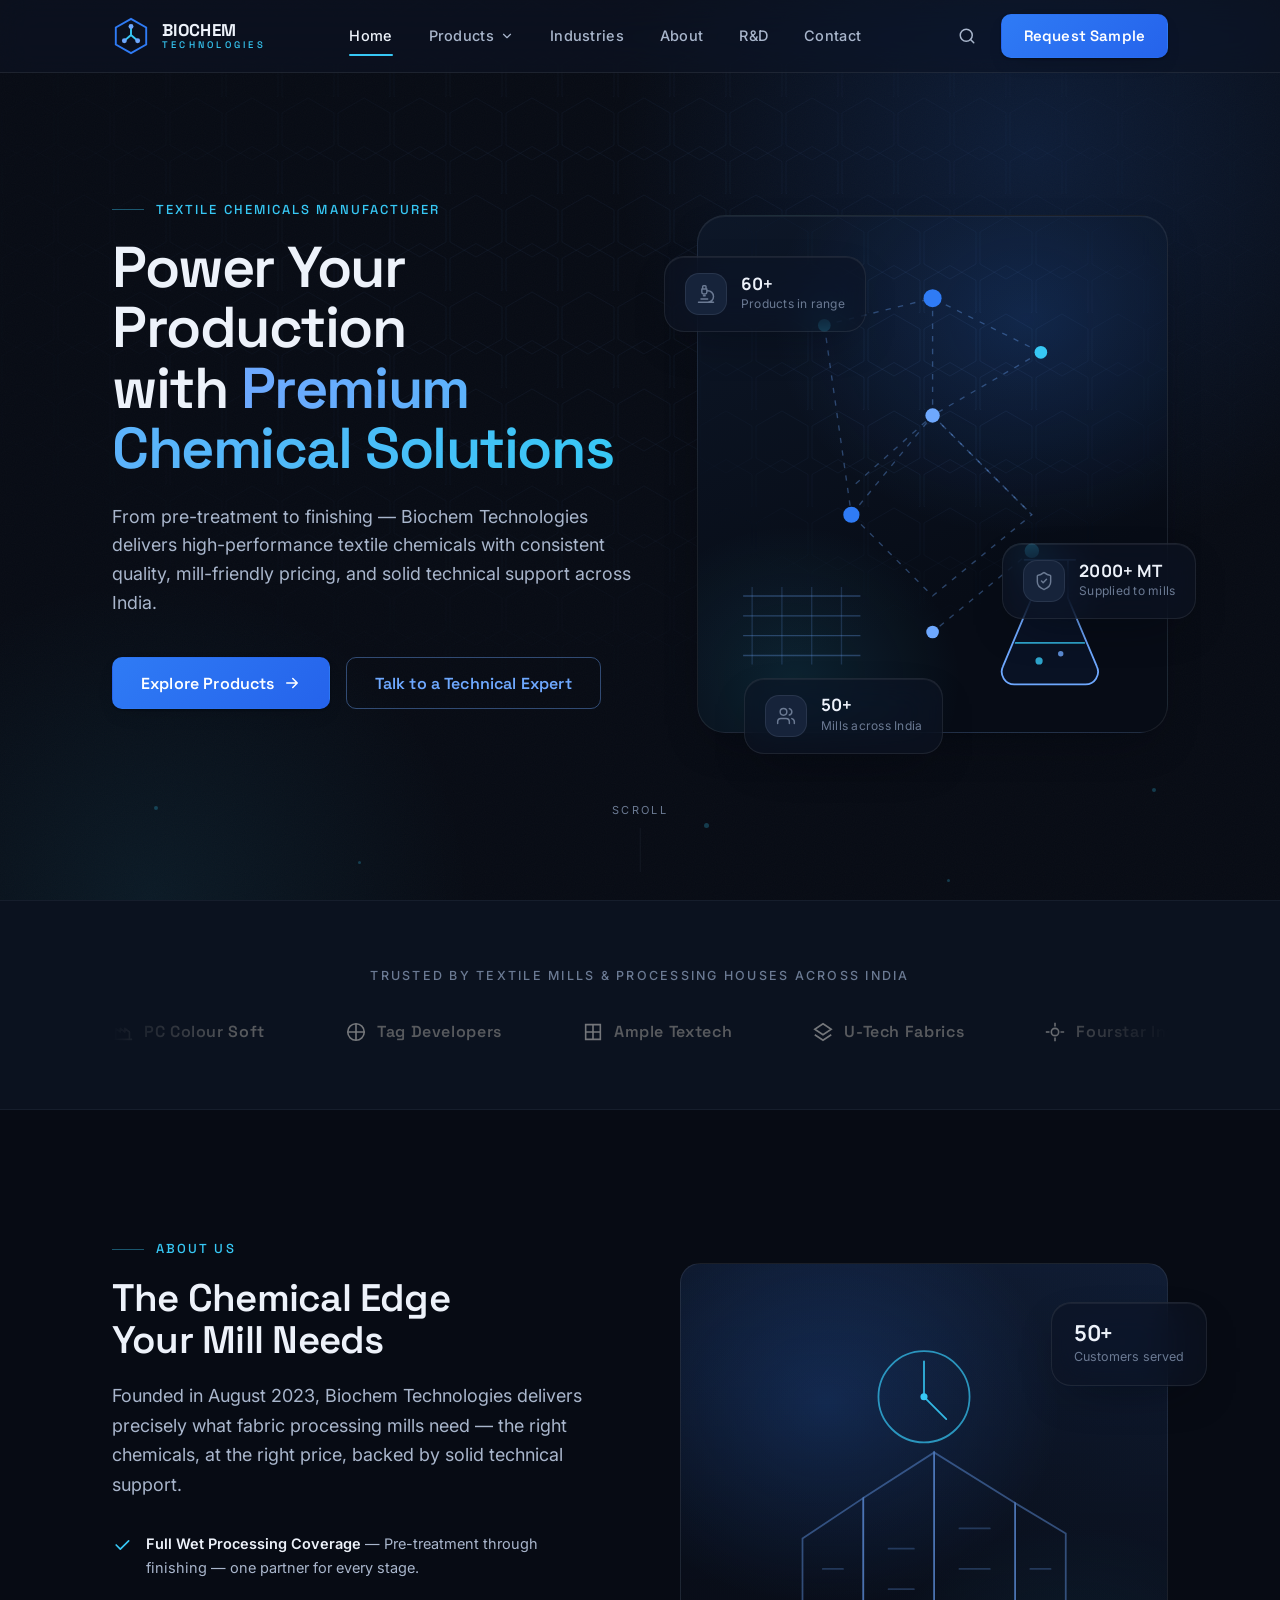
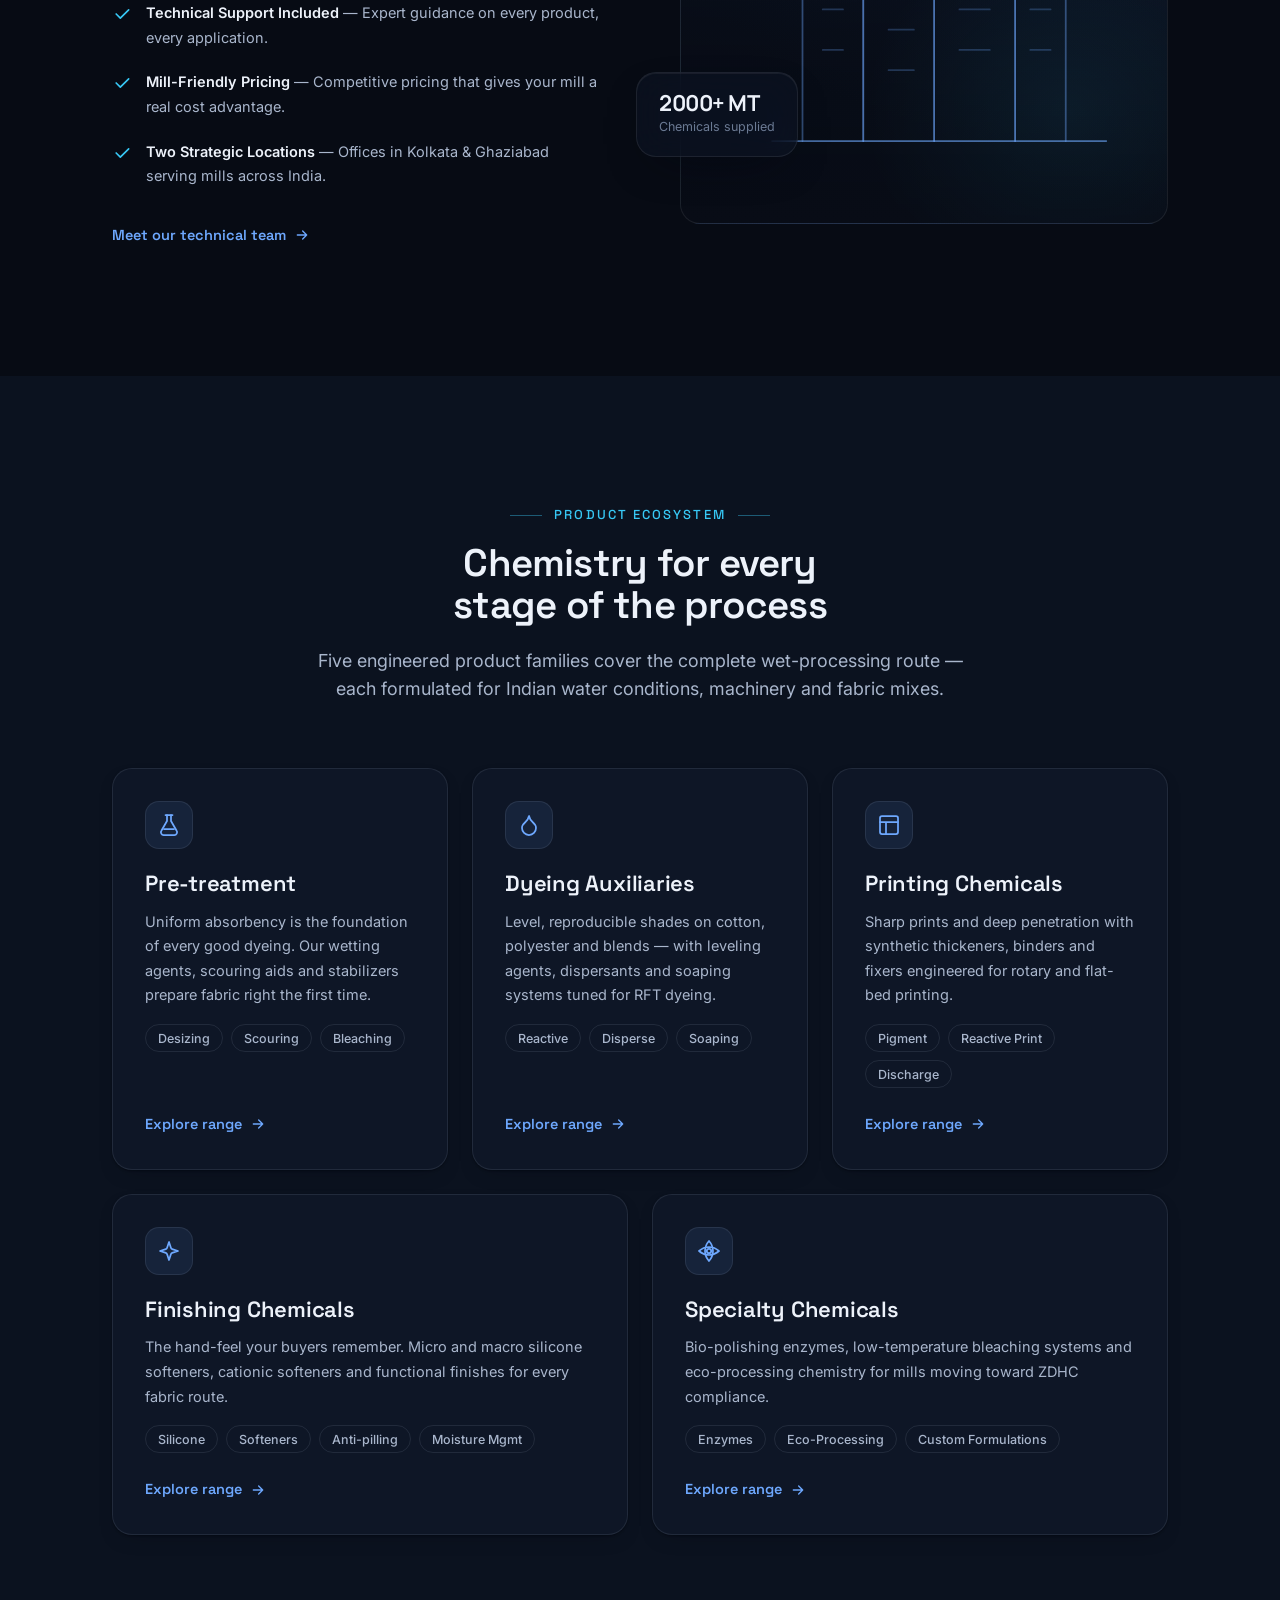
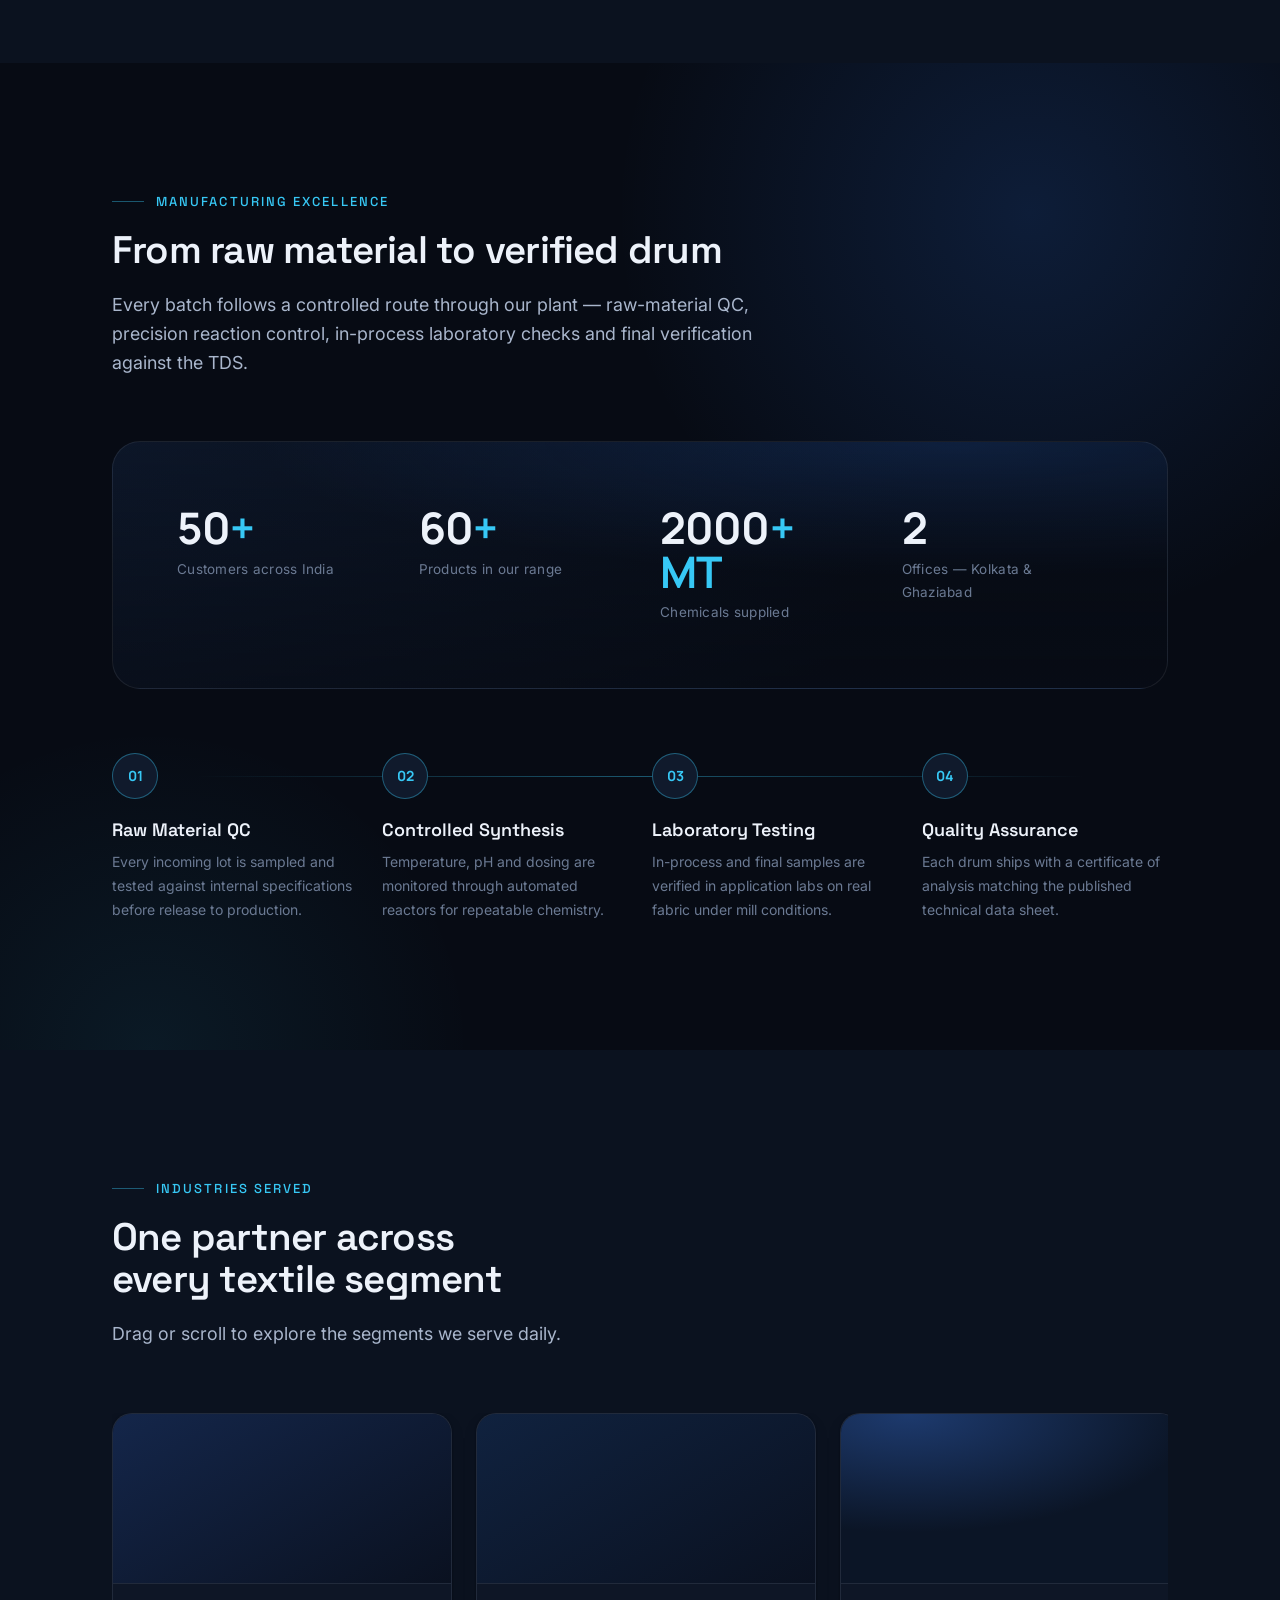
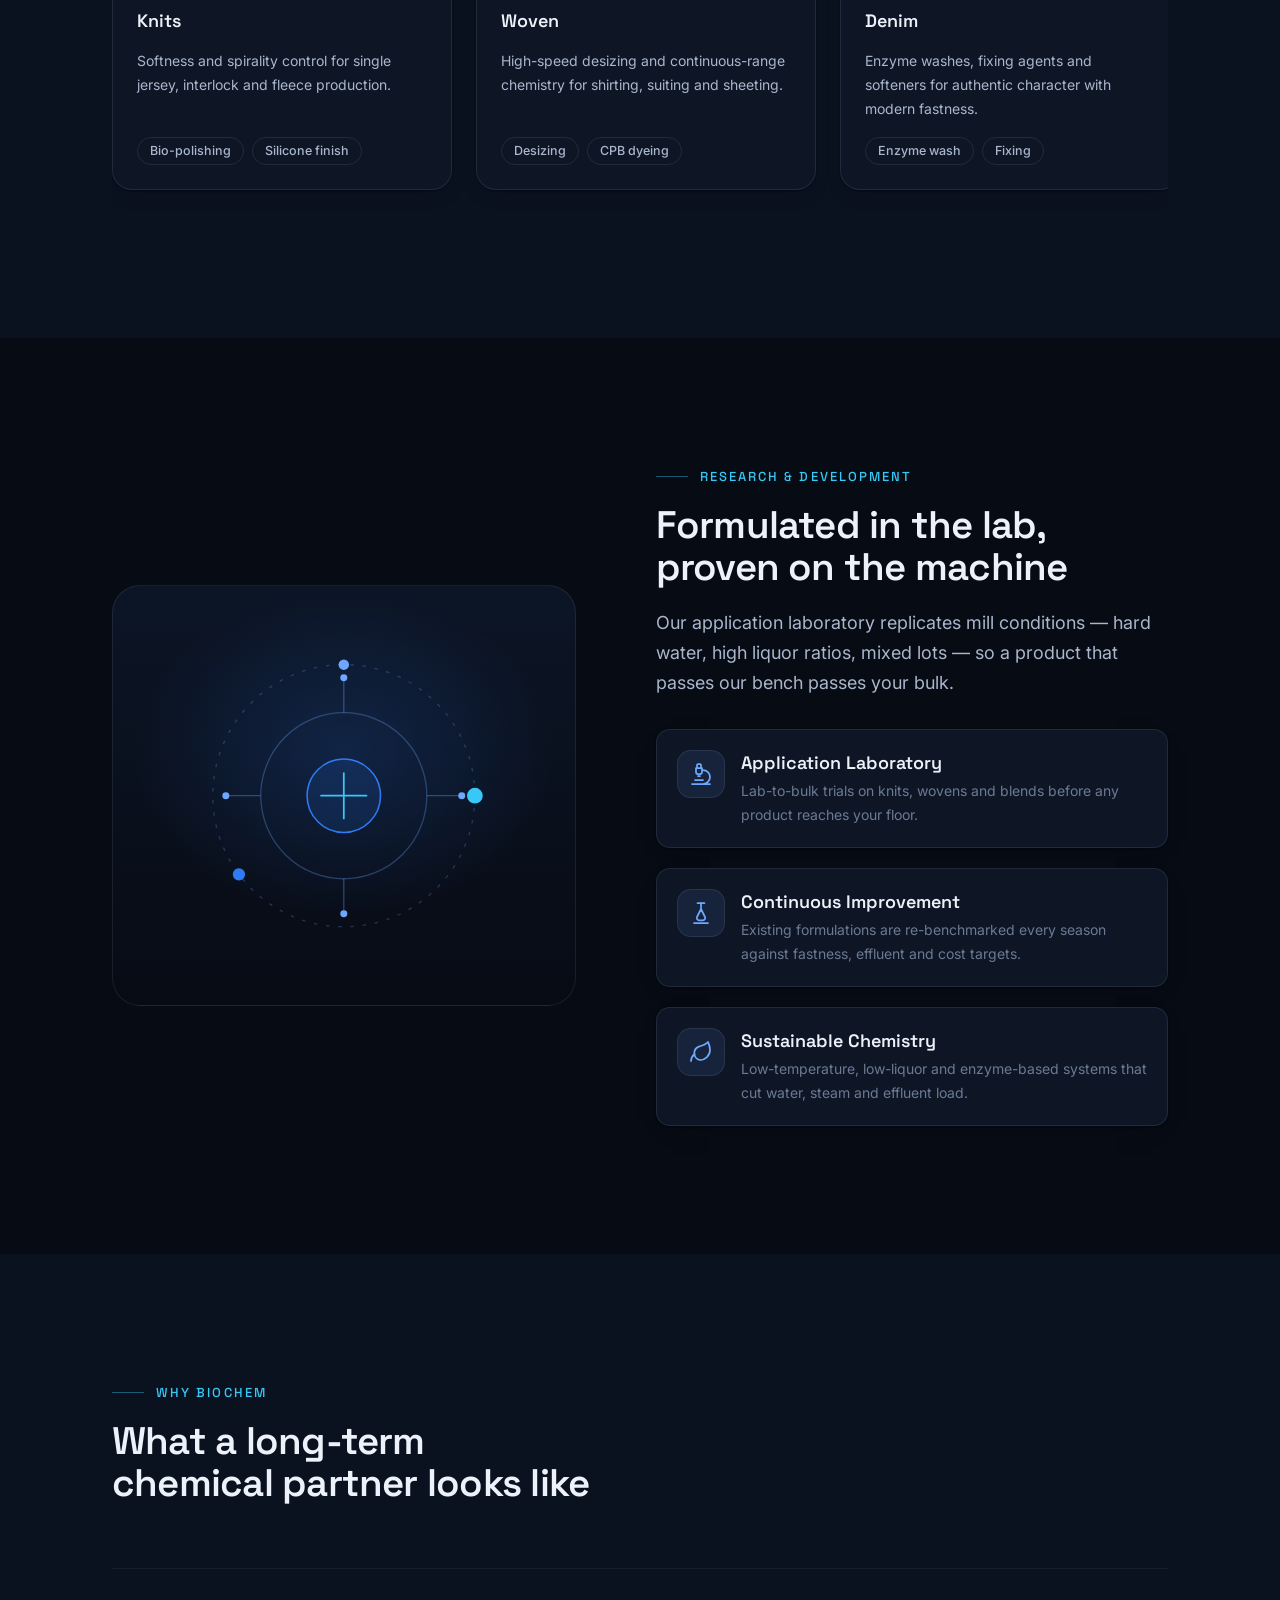
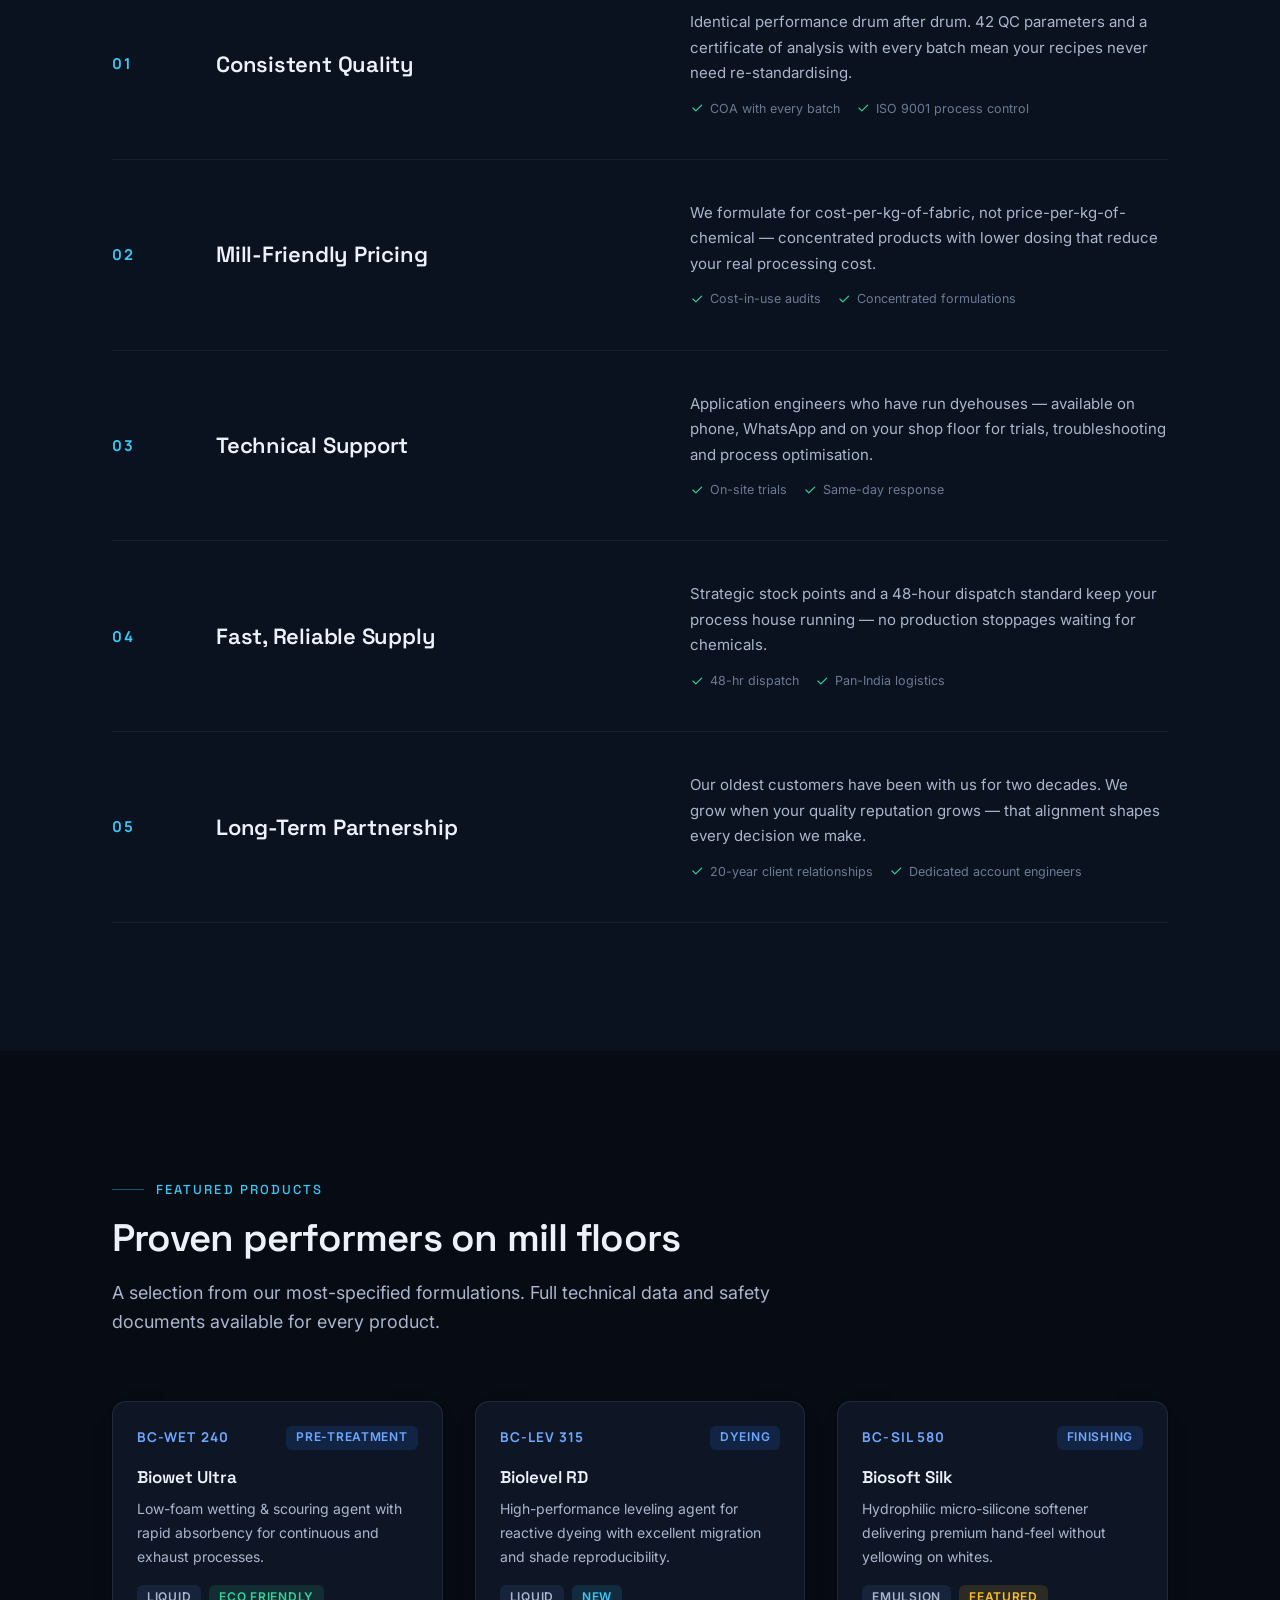
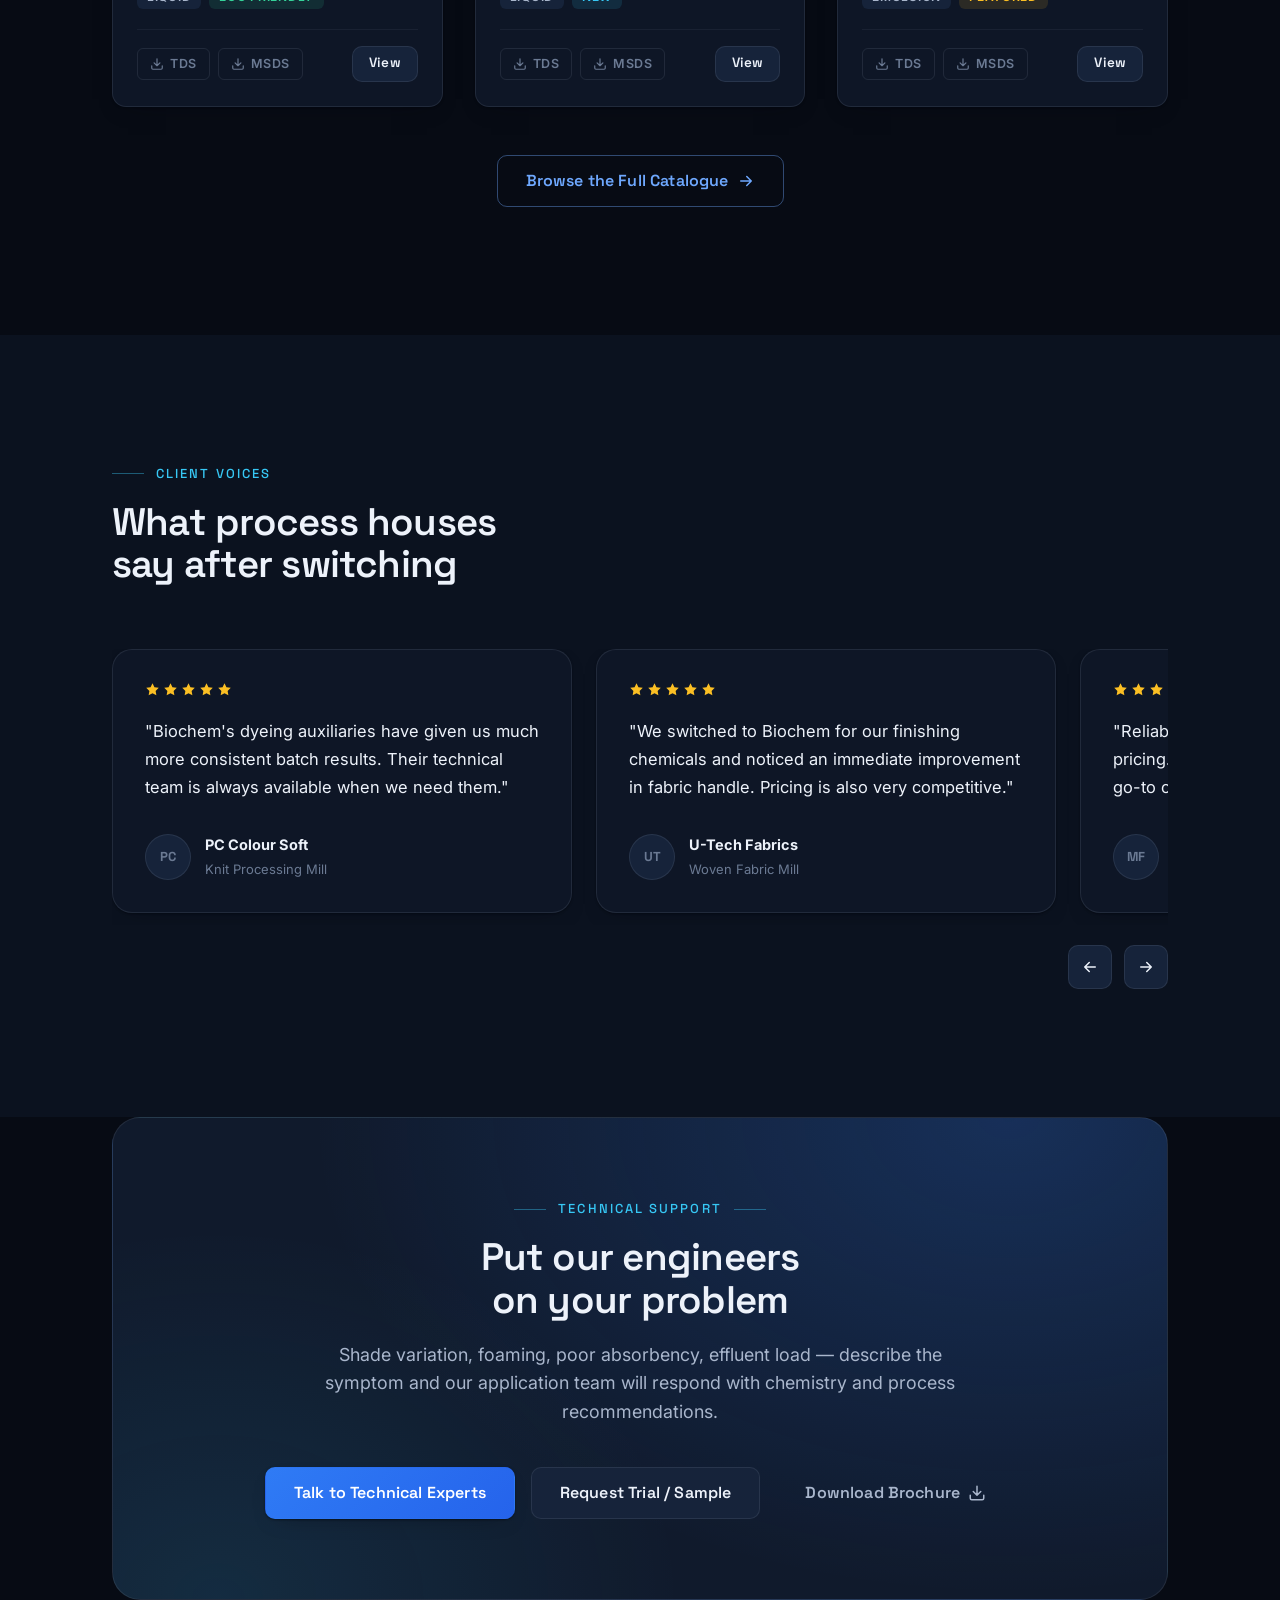
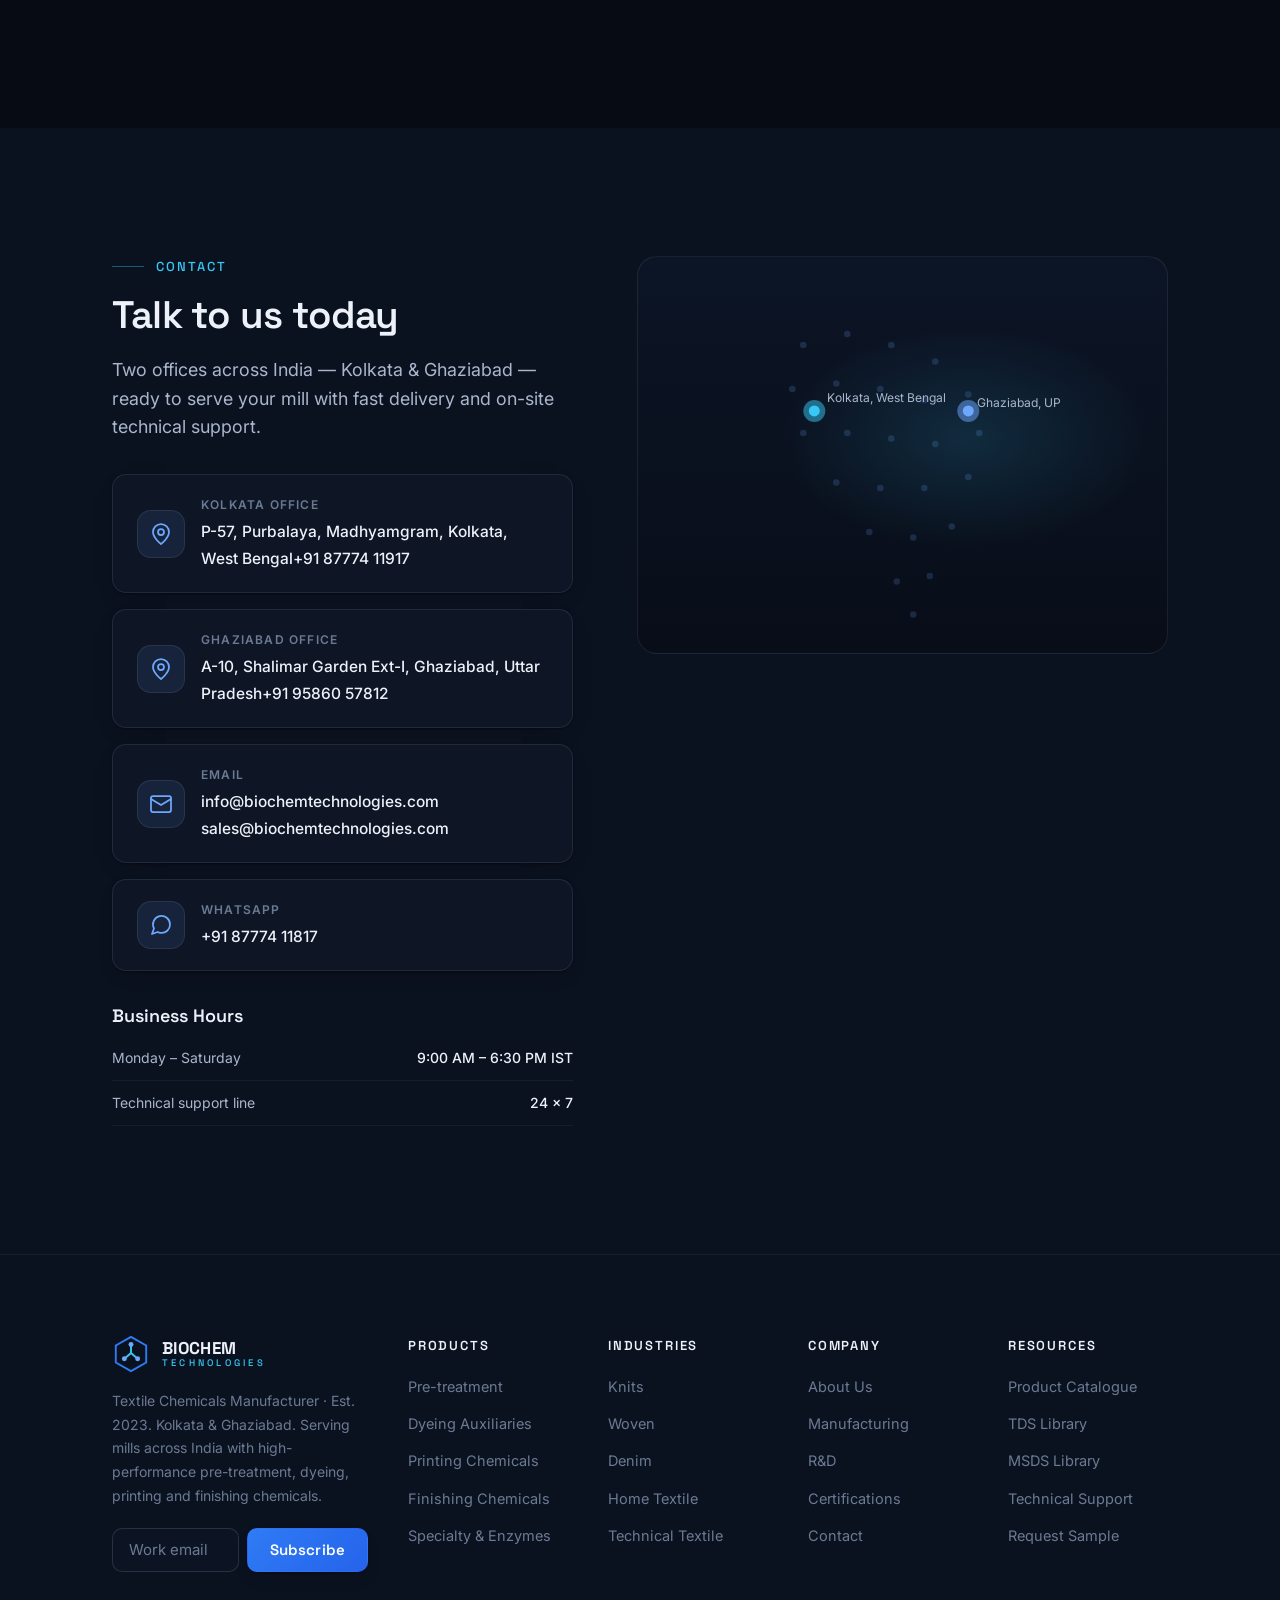
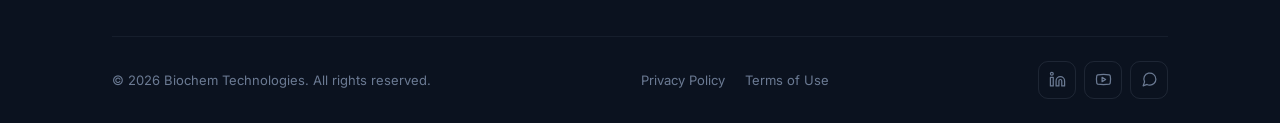
==== commit ab7521b3: "fix testimonials section: replace curly quotes with ASCII in all HTML attributes" ====
--- a/index.html
+++ b/index.html
@@ -1,4 +1,4 @@
-<!DOCTYPE html>
+﻿<!DOCTYPE html>
 <html lang="en">
 <head>
 <meta charset="UTF-8">
@@ -517,33 +517,33 @@
       <h2>What process houses say after switching</h2>
     </div>
     <div class="testi-track" data-testi tabindex="0" aria-label="Client testimonials — horizontally scrollable">
-      <figure class=”testi-card card card--xl”>
-        <div class=”stars” aria-label=”5 out of 5 rating”>
-          <svg viewBox=”0 0 24 24” fill=”currentColor”><path d=”m12 2 3.1 6.3 6.9 1-5 4.9 1.2 6.8L12 17.8 5.8 21l1.2-6.8-5-4.9 6.9-1z”/></svg><svg viewBox=”0 0 24 24” fill=”currentColor”><path d=”m12 2 3.1 6.3 6.9 1-5 4.9 1.2 6.8L12 17.8 5.8 21l1.2-6.8-5-4.9 6.9-1z”/></svg><svg viewBox=”0 0 24 24” fill=”currentColor”><path d=”m12 2 3.1 6.3 6.9 1-5 4.9 1.2 6.8L12 17.8 5.8 21l1.2-6.8-5-4.9 6.9-1z”/></svg><svg viewBox=”0 0 24 24” fill=”currentColor”><path d=”m12 2 3.1 6.3 6.9 1-5 4.9 1.2 6.8L12 17.8 5.8 21l1.2-6.8-5-4.9 6.9-1z”/></svg><svg viewBox=”0 0 24 24” fill=”currentColor”><path d=”m12 2 3.1 6.3 6.9 1-5 4.9 1.2 6.8L12 17.8 5.8 21l1.2-6.8-5-4.9 6.9-1z”/></svg>
-        </div>
-        <blockquote class=”testi-card__quote”>”Biochem's dyeing auxiliaries have given us much more consistent batch results. Their technical team is always available when we need them.”</blockquote>
-        <figcaption class=”testi-card__person”>
-          <span class=”testi-card__avatar” aria-hidden=”true”>PC</span>
+      <figure class="testi-card card card--xl">
+        <div class="stars" aria-label="5 out of 5 rating">
+          <svg viewBox="0 0 24 24" fill="currentColor"><path d="m12 2 3.1 6.3 6.9 1-5 4.9 1.2 6.8L12 17.8 5.8 21l1.2-6.8-5-4.9 6.9-1z"/></svg><svg viewBox="0 0 24 24" fill="currentColor"><path d="m12 2 3.1 6.3 6.9 1-5 4.9 1.2 6.8L12 17.8 5.8 21l1.2-6.8-5-4.9 6.9-1z"/></svg><svg viewBox="0 0 24 24" fill="currentColor"><path d="m12 2 3.1 6.3 6.9 1-5 4.9 1.2 6.8L12 17.8 5.8 21l1.2-6.8-5-4.9 6.9-1z"/></svg><svg viewBox="0 0 24 24" fill="currentColor"><path d="m12 2 3.1 6.3 6.9 1-5 4.9 1.2 6.8L12 17.8 5.8 21l1.2-6.8-5-4.9 6.9-1z"/></svg><svg viewBox="0 0 24 24" fill="currentColor"><path d="m12 2 3.1 6.3 6.9 1-5 4.9 1.2 6.8L12 17.8 5.8 21l1.2-6.8-5-4.9 6.9-1z"/></svg>
+        </div>
+        <blockquote class="testi-card__quote">"Biochem's dyeing auxiliaries have given us much more consistent batch results. Their technical team is always available when we need them."</blockquote>
+        <figcaption class="testi-card__person">
+          <span class="testi-card__avatar" aria-hidden="true">PC</span>
           <span><strong>PC Colour Soft</strong><span>Knit Processing Mill</span></span>
         </figcaption>
       </figure>
-      <figure class=”testi-card card card--xl”>
-        <div class=”stars” aria-label=”5 out of 5 rating”>
-          <svg viewBox=”0 0 24 24” fill=”currentColor”><path d=”m12 2 3.1 6.3 6.9 1-5 4.9 1.2 6.8L12 17.8 5.8 21l1.2-6.8-5-4.9 6.9-1z”/></svg><svg viewBox=”0 0 24 24” fill=”currentColor”><path d=”m12 2 3.1 6.3 6.9 1-5 4.9 1.2 6.8L12 17.8 5.8 21l1.2-6.8-5-4.9 6.9-1z”/></svg><svg viewBox=”0 0 24 24” fill=”currentColor”><path d=”m12 2 3.1 6.3 6.9 1-5 4.9 1.2 6.8L12 17.8 5.8 21l1.2-6.8-5-4.9 6.9-1z”/></svg><svg viewBox=”0 0 24 24” fill=”currentColor”><path d=”m12 2 3.1 6.3 6.9 1-5 4.9 1.2 6.8L12 17.8 5.8 21l1.2-6.8-5-4.9 6.9-1z”/></svg><svg viewBox=”0 0 24 24” fill=”currentColor”><path d=”m12 2 3.1 6.3 6.9 1-5 4.9 1.2 6.8L12 17.8 5.8 21l1.2-6.8-5-4.9 6.9-1z”/></svg>
-        </div>
-        <blockquote class=”testi-card__quote”>”We switched to Biochem for our finishing chemicals and noticed an immediate improvement in fabric handle. Pricing is also very competitive.”</blockquote>
-        <figcaption class=”testi-card__person”>
-          <span class=”testi-card__avatar” aria-hidden=”true”>UT</span>
+      <figure class="testi-card card card--xl">
+        <div class="stars" aria-label="5 out of 5 rating">
+          <svg viewBox="0 0 24 24" fill="currentColor"><path d="m12 2 3.1 6.3 6.9 1-5 4.9 1.2 6.8L12 17.8 5.8 21l1.2-6.8-5-4.9 6.9-1z"/></svg><svg viewBox="0 0 24 24" fill="currentColor"><path d="m12 2 3.1 6.3 6.9 1-5 4.9 1.2 6.8L12 17.8 5.8 21l1.2-6.8-5-4.9 6.9-1z"/></svg><svg viewBox="0 0 24 24" fill="currentColor"><path d="m12 2 3.1 6.3 6.9 1-5 4.9 1.2 6.8L12 17.8 5.8 21l1.2-6.8-5-4.9 6.9-1z"/></svg><svg viewBox="0 0 24 24" fill="currentColor"><path d="m12 2 3.1 6.3 6.9 1-5 4.9 1.2 6.8L12 17.8 5.8 21l1.2-6.8-5-4.9 6.9-1z"/></svg><svg viewBox="0 0 24 24" fill="currentColor"><path d="m12 2 3.1 6.3 6.9 1-5 4.9 1.2 6.8L12 17.8 5.8 21l1.2-6.8-5-4.9 6.9-1z"/></svg>
+        </div>
+        <blockquote class="testi-card__quote">"We switched to Biochem for our finishing chemicals and noticed an immediate improvement in fabric handle. Pricing is also very competitive."</blockquote>
+        <figcaption class="testi-card__person">
+          <span class="testi-card__avatar" aria-hidden="true">UT</span>
           <span><strong>U-Tech Fabrics</strong><span>Woven Fabric Mill</span></span>
         </figcaption>
       </figure>
-      <figure class=”testi-card card card--xl”>
-        <div class=”stars” aria-label=”5 out of 5 rating”>
-          <svg viewBox=”0 0 24 24” fill=”currentColor”><path d=”m12 2 3.1 6.3 6.9 1-5 4.9 1.2 6.8L12 17.8 5.8 21l1.2-6.8-5-4.9 6.9-1z”/></svg><svg viewBox=”0 0 24 24” fill=”currentColor”><path d=”m12 2 3.1 6.3 6.9 1-5 4.9 1.2 6.8L12 17.8 5.8 21l1.2-6.8-5-4.9 6.9-1z”/></svg><svg viewBox=”0 0 24 24” fill=”currentColor”><path d=”m12 2 3.1 6.3 6.9 1-5 4.9 1.2 6.8L12 17.8 5.8 21l1.2-6.8-5-4.9 6.9-1z”/></svg><svg viewBox=”0 0 24 24” fill=”currentColor”><path d=”m12 2 3.1 6.3 6.9 1-5 4.9 1.2 6.8L12 17.8 5.8 21l1.2-6.8-5-4.9 6.9-1z”/></svg><svg viewBox=”0 0 24 24” fill=”currentColor”><path d=”m12 2 3.1 6.3 6.9 1-5 4.9 1.2 6.8L12 17.8 5.8 21l1.2-6.8-5-4.9 6.9-1z”/></svg>
-        </div>
-        <blockquote class=”testi-card__quote”>”Reliable supply, quality products, and honest pricing. Biochem Technologies has become our go-to chemical partner for all processing needs.”</blockquote>
-        <figcaption class=”testi-card__person”>
-          <span class=”testi-card__avatar” aria-hidden=”true”>MF</span>
+      <figure class="testi-card card card--xl">
+        <div class="stars" aria-label="5 out of 5 rating">
+          <svg viewBox="0 0 24 24" fill="currentColor"><path d="m12 2 3.1 6.3 6.9 1-5 4.9 1.2 6.8L12 17.8 5.8 21l1.2-6.8-5-4.9 6.9-1z"/></svg><svg viewBox="0 0 24 24" fill="currentColor"><path d="m12 2 3.1 6.3 6.9 1-5 4.9 1.2 6.8L12 17.8 5.8 21l1.2-6.8-5-4.9 6.9-1z"/></svg><svg viewBox="0 0 24 24" fill="currentColor"><path d="m12 2 3.1 6.3 6.9 1-5 4.9 1.2 6.8L12 17.8 5.8 21l1.2-6.8-5-4.9 6.9-1z"/></svg><svg viewBox="0 0 24 24" fill="currentColor"><path d="m12 2 3.1 6.3 6.9 1-5 4.9 1.2 6.8L12 17.8 5.8 21l1.2-6.8-5-4.9 6.9-1z"/></svg><svg viewBox="0 0 24 24" fill="currentColor"><path d="m12 2 3.1 6.3 6.9 1-5 4.9 1.2 6.8L12 17.8 5.8 21l1.2-6.8-5-4.9 6.9-1z"/></svg>
+        </div>
+        <blockquote class="testi-card__quote">"Reliable supply, quality products, and honest pricing. Biochem Technologies has become our go-to chemical partner for all processing needs."</blockquote>
+        <figcaption class="testi-card__person">
+          <span class="testi-card__avatar" aria-hidden="true">MF</span>
           <span><strong>Mahadev Fabrics</strong><span>Processing House</span></span>
         </figcaption>
       </figure>
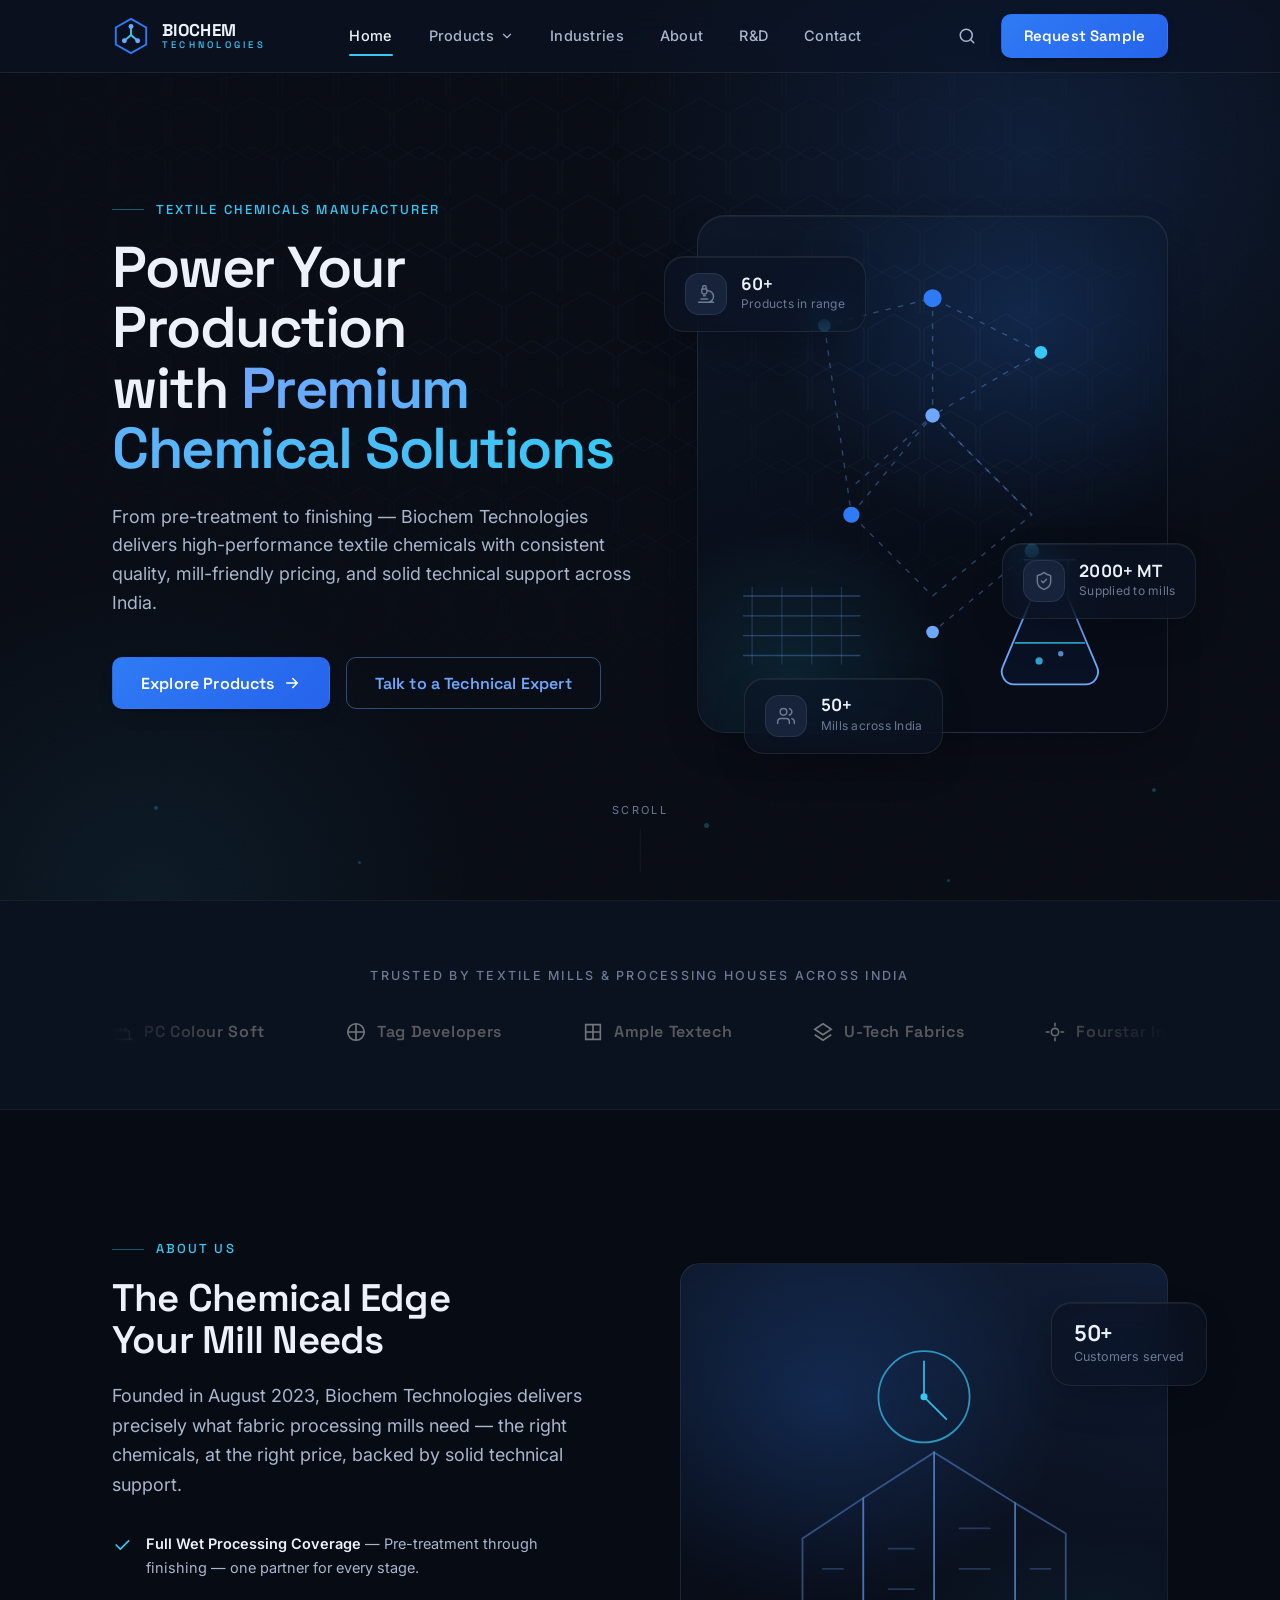
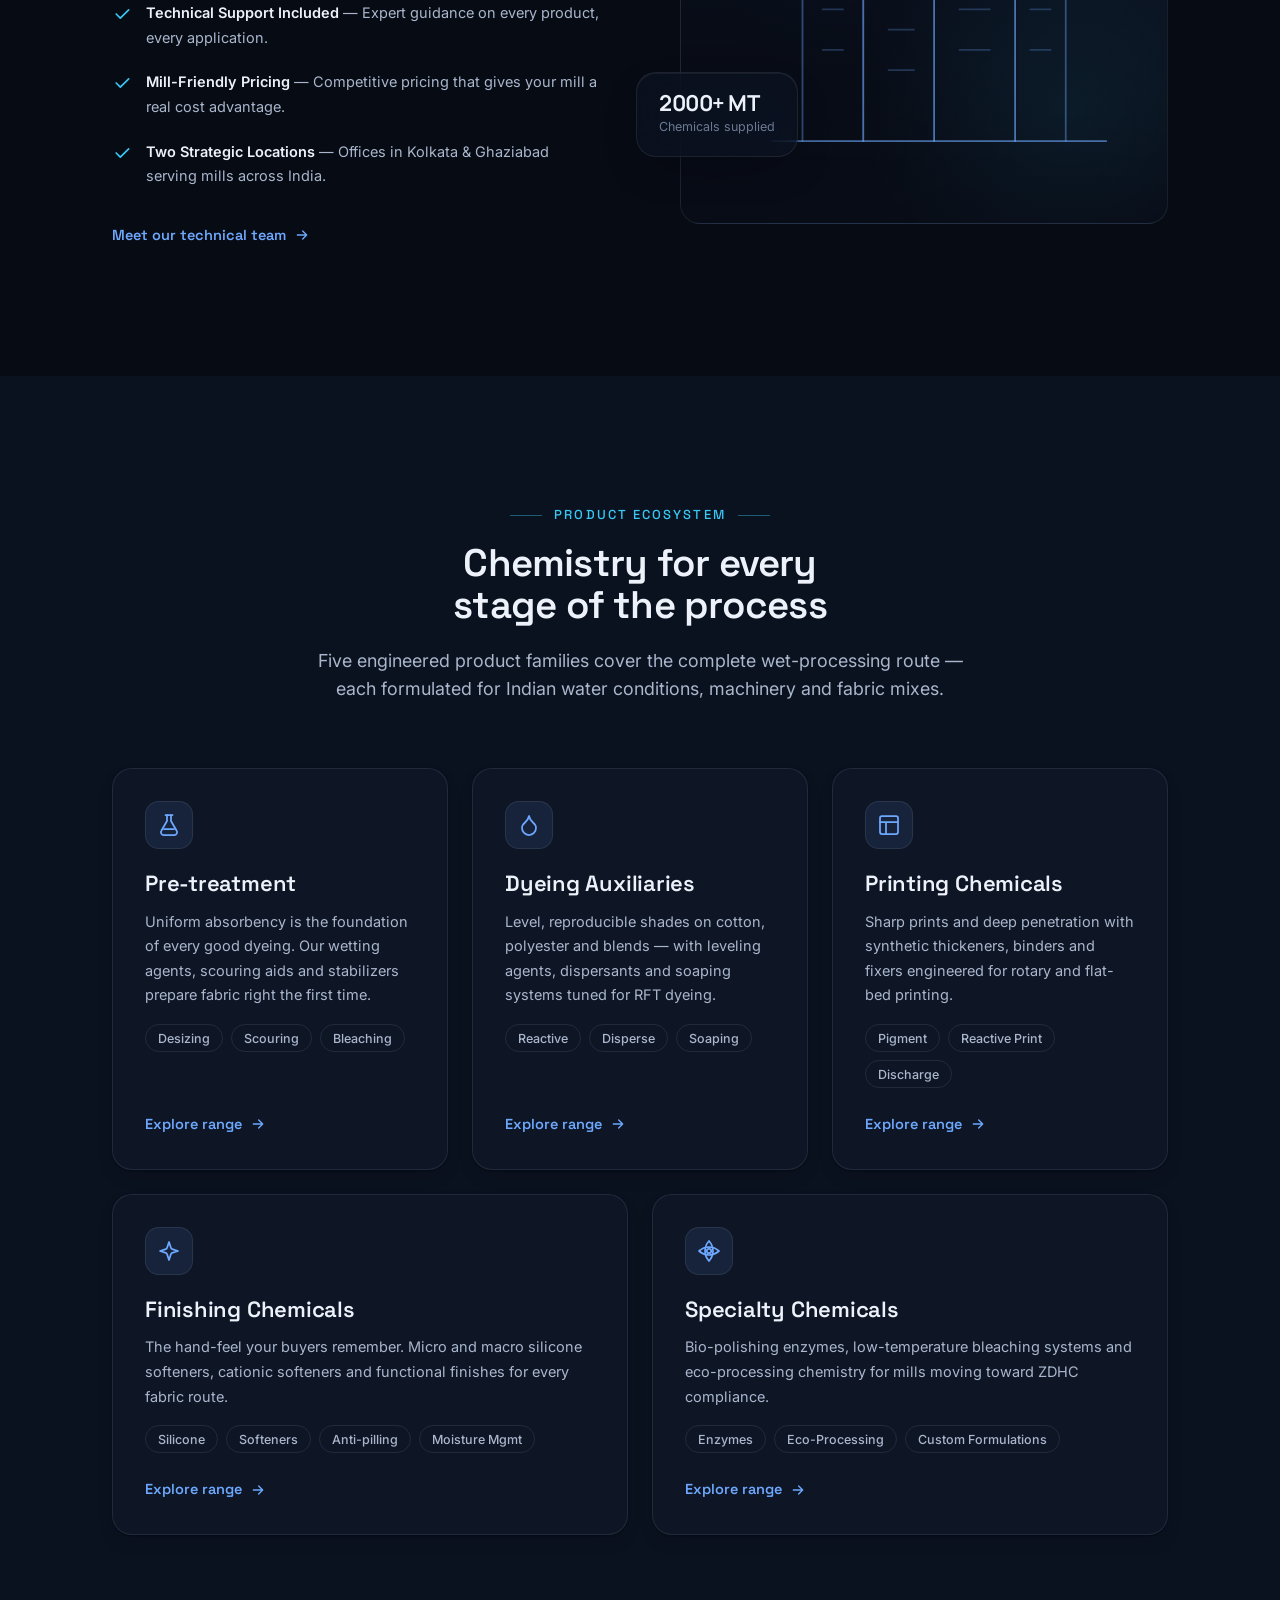
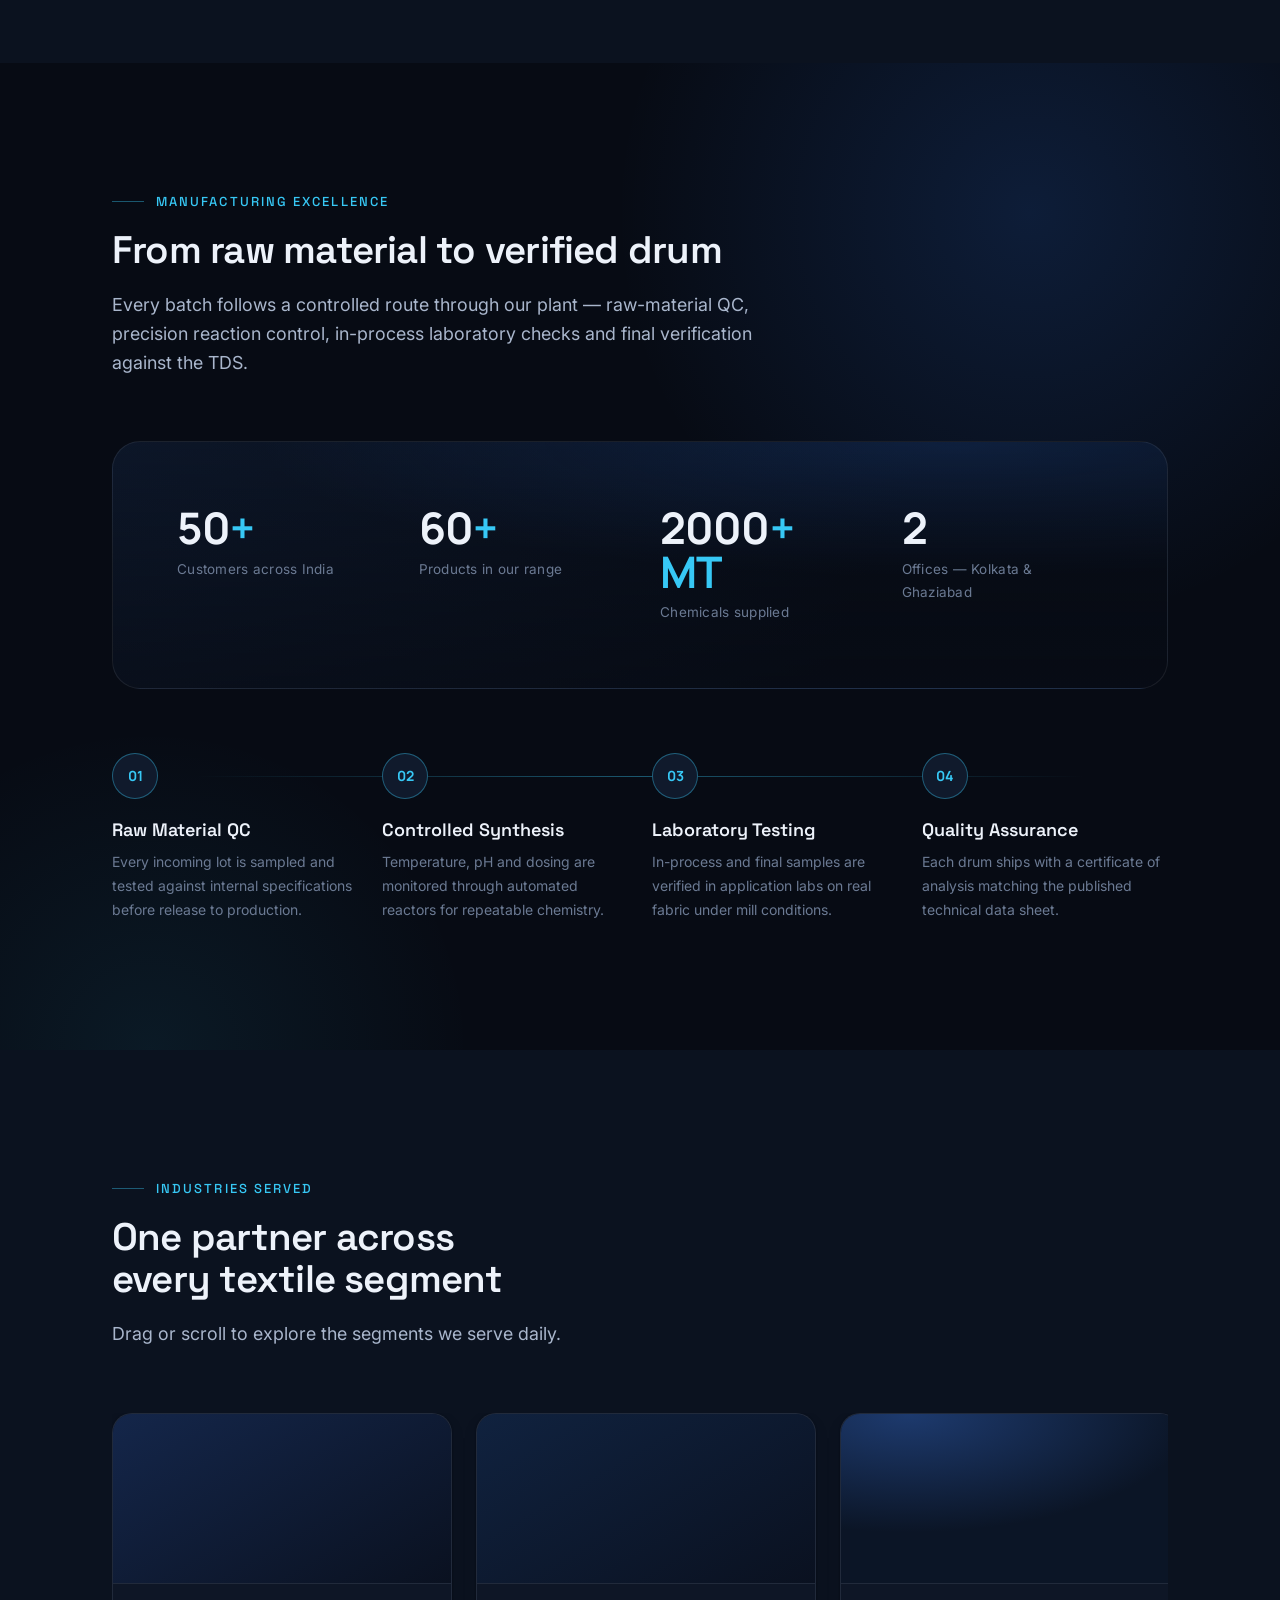
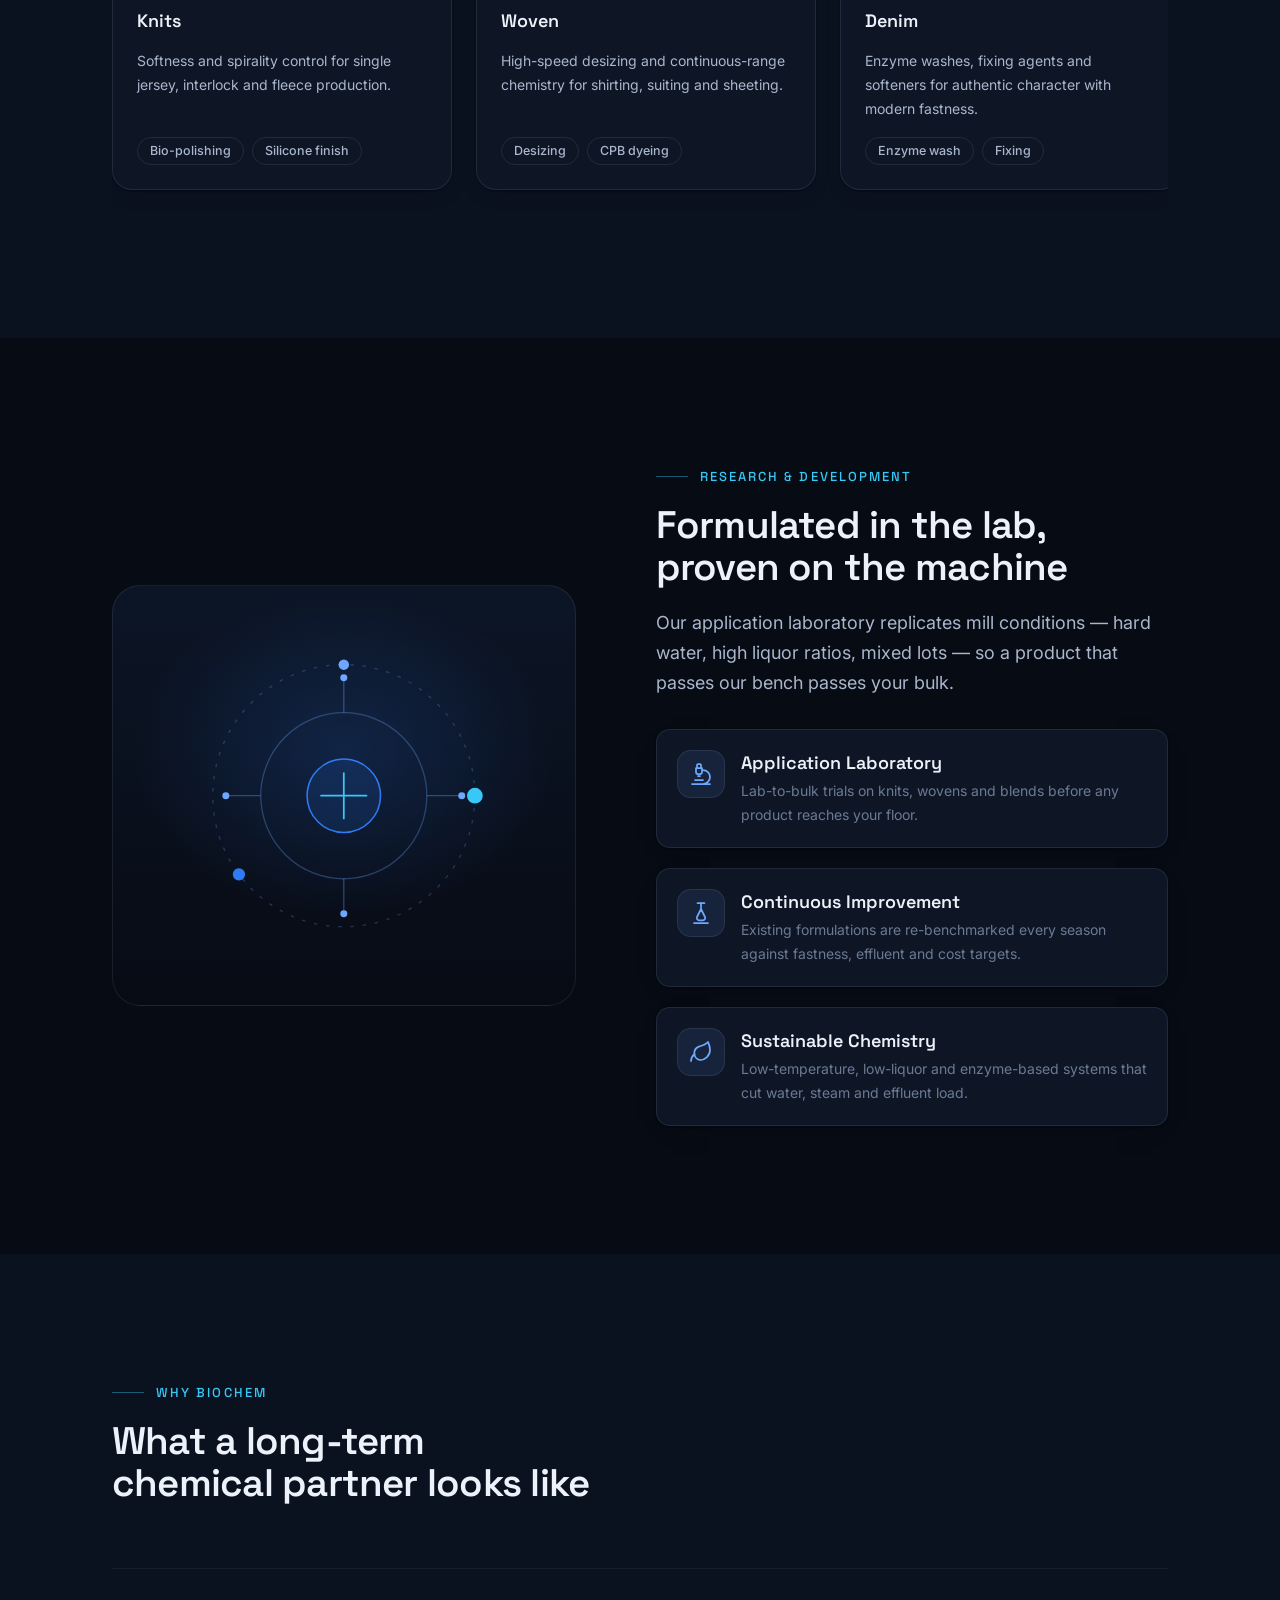
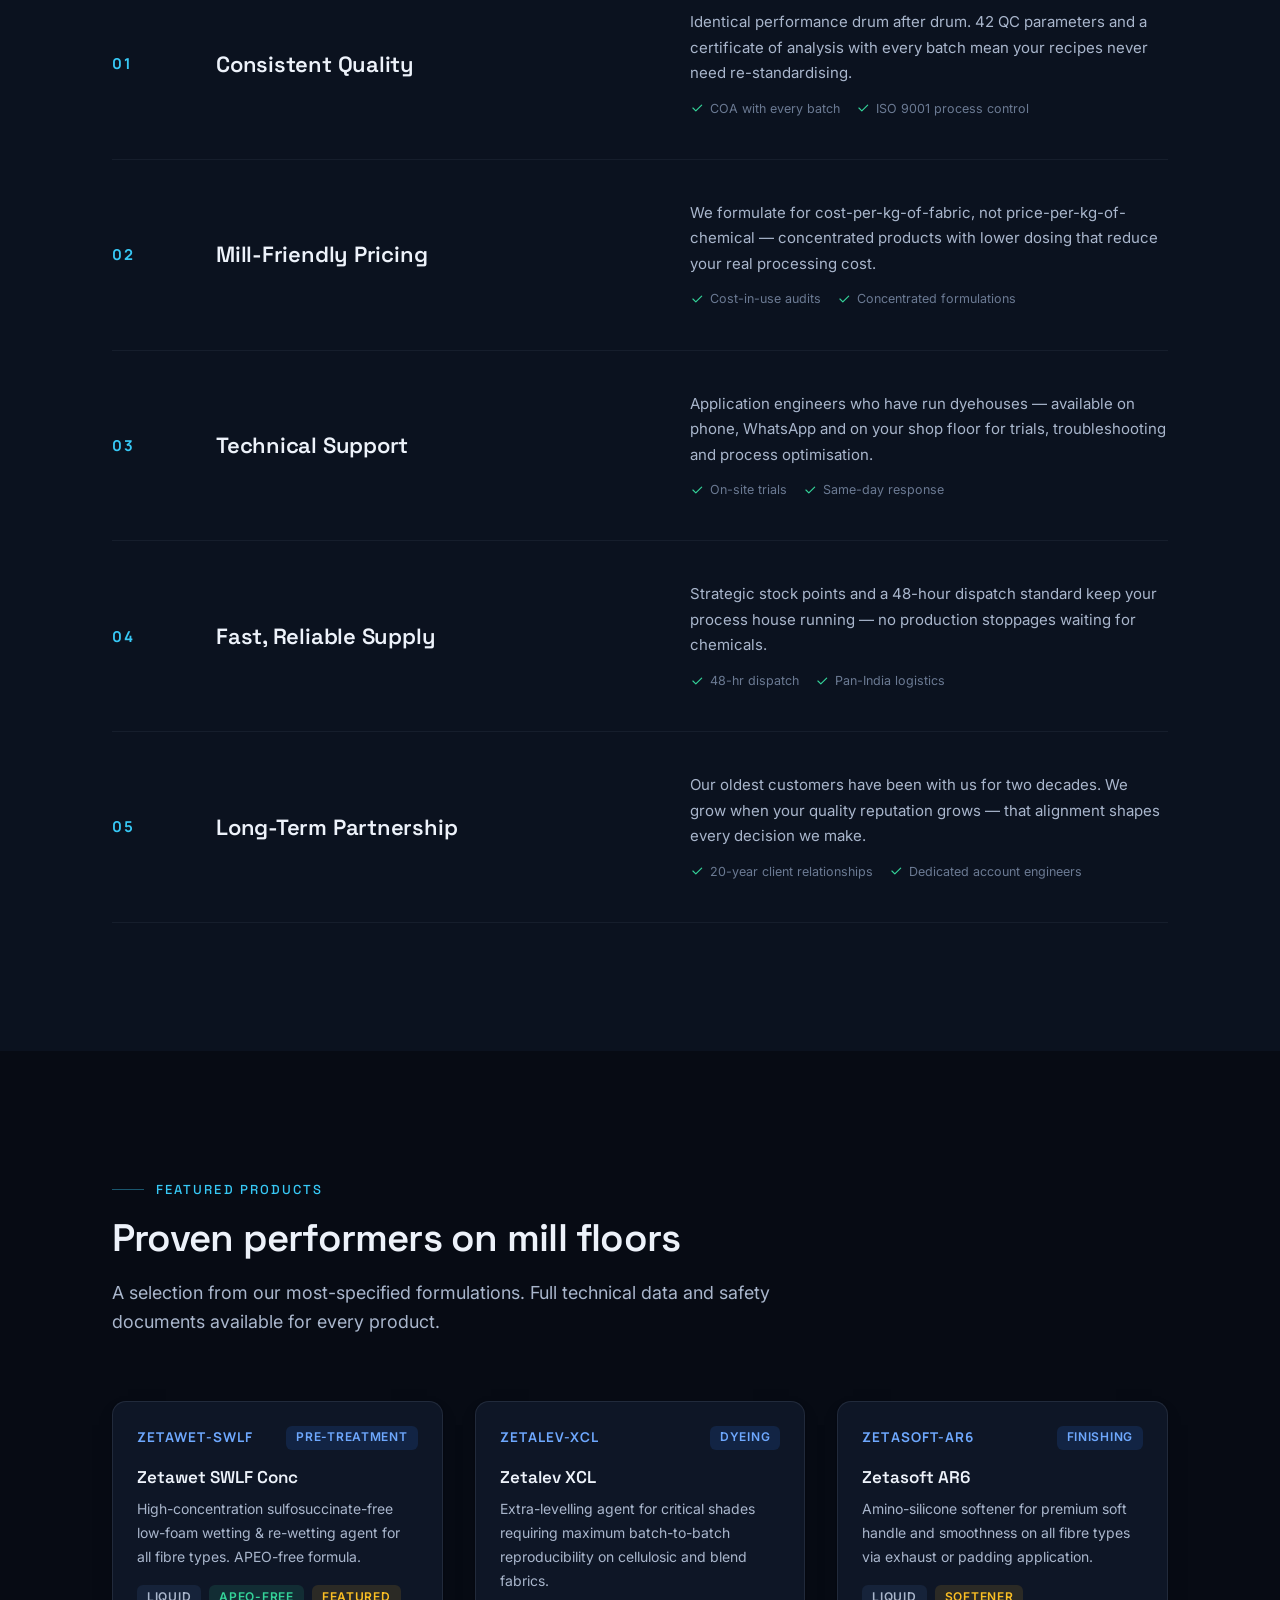
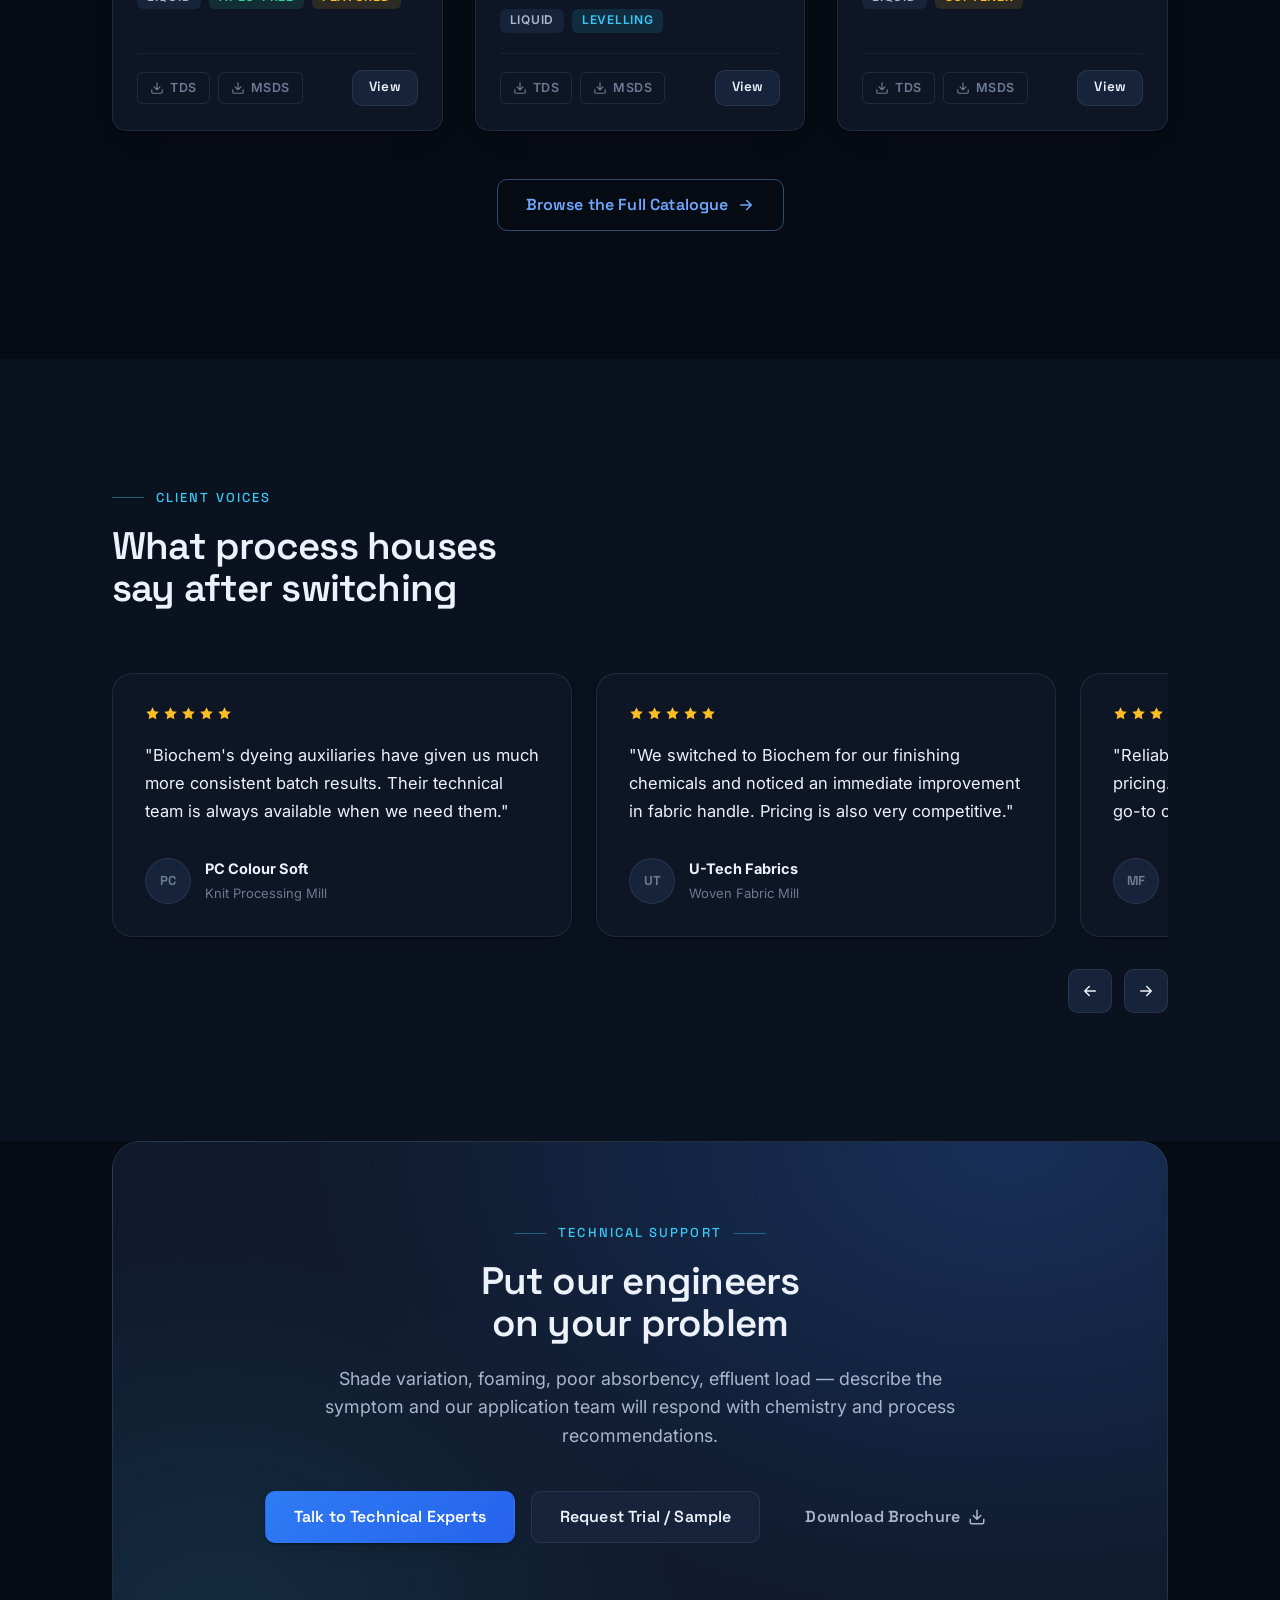
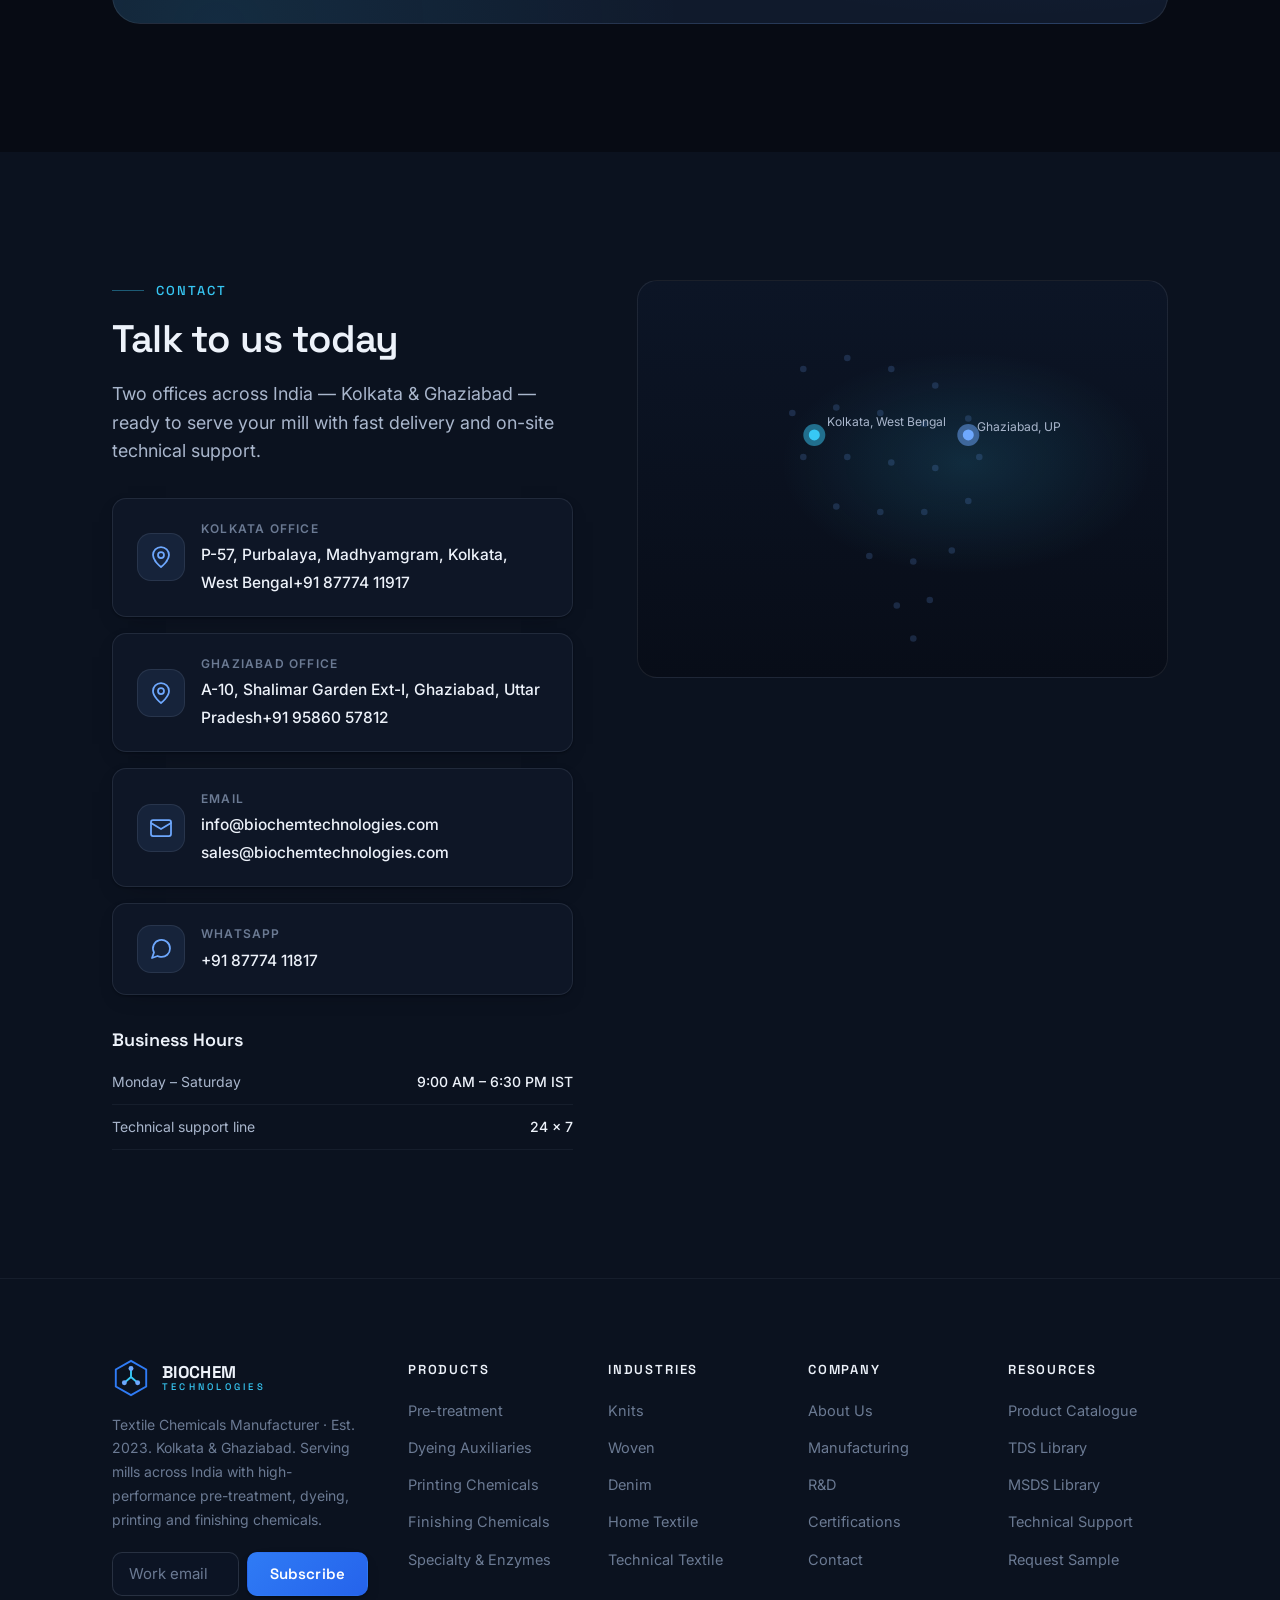
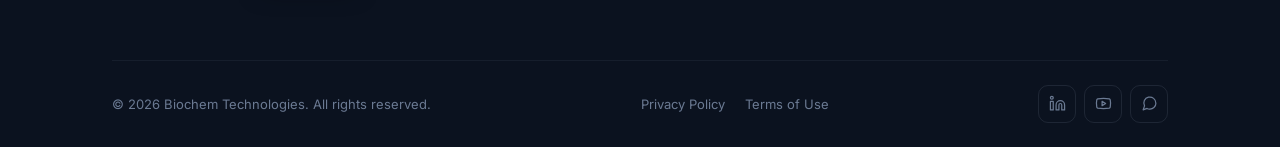
==== commit 61c19408: "step 1: replace placeholder featured products with real Biochem products" ====
--- a/index.html
+++ b/index.html
@@ -468,37 +468,40 @@
       <p class="subtitle">A selection from our most-specified formulations. Full technical data and safety documents available for every product.</p>
     </div>
     <div class="grid grid-3">
+      <!-- Card 1: Zetawet SWLF Conc — Pre-treatment -->
       <article class="product-card card card--hover reveal">
-        <div class="product-card__top"><span class="code" data-copy="BC-WET 240" data-tip="Copy code">BC-WET 240</span><span class="badge badge--category">Pre-treatment</span></div>
-        <h5>Biowet Ultra</h5>
-        <p class="product-card__sum">Low-foam wetting &amp; scouring agent with rapid absorbency for continuous and exhaust processes.</p>
-        <div class="product-card__meta"><span class="badge">Liquid</span><span class="badge badge--eco">Eco Friendly</span></div>
+        <div class="product-card__top"><span class="code" data-copy="ZETAWET-SWLF" data-tip="Copy code">ZETAWET-SWLF</span><span class="badge badge--category">Pre-treatment</span></div>
+        <h5>Zetawet SWLF Conc</h5>
+        <p class="product-card__sum">High-concentration sulfosuccinate-free low-foam wetting &amp; re-wetting agent for all fibre types. APEO-free formula.</p>
+        <div class="product-card__meta"><span class="badge">Liquid</span><span class="badge badge--eco">APEO-Free</span><span class="badge badge--featured">Featured</span></div>
         <div class="product-card__docs">
           <button class="doc-btn" type="button"><svg viewBox="0 0 24 24" fill="none" stroke="currentColor" stroke-width="2" stroke-linecap="round" stroke-linejoin="round" aria-hidden="true"><path d="M21 15v4a2 2 0 0 1-2 2H5a2 2 0 0 1-2-2v-4M7 10l5 5 5-5M12 15V3"/></svg>TDS</button>
           <button class="doc-btn" type="button"><svg viewBox="0 0 24 24" fill="none" stroke="currentColor" stroke-width="2" stroke-linecap="round" stroke-linejoin="round" aria-hidden="true"><path d="M21 15v4a2 2 0 0 1-2 2H5a2 2 0 0 1-2-2v-4M7 10l5 5 5-5M12 15V3"/></svg>MSDS</button>
           <a class="btn btn--sm btn--secondary" href="product-detail.html">View</a>
         </div>
       </article>
+      <!-- Card 2: Zetalev XCL — Dyeing -->
       <article class="product-card card card--hover reveal reveal-d1">
-        <div class="product-card__top"><span class="code" data-copy="BC-LEV 315" data-tip="Copy code">BC-LEV 315</span><span class="badge badge--category">Dyeing</span></div>
-        <h5>Biolevel RD</h5>
-        <p class="product-card__sum">High-performance leveling agent for reactive dyeing with excellent migration and shade reproducibility.</p>
-        <div class="product-card__meta"><span class="badge">Liquid</span><span class="badge badge--new">New</span></div>
+        <div class="product-card__top"><span class="code" data-copy="ZETALEV-XCL" data-tip="Copy code">ZETALEV-XCL</span><span class="badge badge--category">Dyeing</span></div>
+        <h5>Zetalev XCL</h5>
+        <p class="product-card__sum">Extra-levelling agent for critical shades requiring maximum batch-to-batch reproducibility on cellulosic and blend fabrics.</p>
+        <div class="product-card__meta"><span class="badge">Liquid</span><span class="badge badge--new">Levelling</span></div>
         <div class="product-card__docs">
           <button class="doc-btn" type="button"><svg viewBox="0 0 24 24" fill="none" stroke="currentColor" stroke-width="2" stroke-linecap="round" stroke-linejoin="round" aria-hidden="true"><path d="M21 15v4a2 2 0 0 1-2 2H5a2 2 0 0 1-2-2v-4M7 10l5 5 5-5M12 15V3"/></svg>TDS</button>
           <button class="doc-btn" type="button"><svg viewBox="0 0 24 24" fill="none" stroke="currentColor" stroke-width="2" stroke-linecap="round" stroke-linejoin="round" aria-hidden="true"><path d="M21 15v4a2 2 0 0 1-2 2H5a2 2 0 0 1-2-2v-4M7 10l5 5 5-5M12 15V3"/></svg>MSDS</button>
-          <a class="btn btn--sm btn--secondary" href="product-detail.html">View</a>
-        </div>
-      </article>
+          <a class="btn btn--sm btn--secondary" href="products.html#dyeing">View</a>
+        </div>
+      </article>
+      <!-- Card 3: Zetasoft AR6 — Finishing -->
       <article class="product-card card card--hover reveal reveal-d2">
-        <div class="product-card__top"><span class="code" data-copy="BC-SIL 580" data-tip="Copy code">BC-SIL 580</span><span class="badge badge--category">Finishing</span></div>
-        <h5>Biosoft Silk</h5>
-        <p class="product-card__sum">Hydrophilic micro-silicone softener delivering premium hand-feel without yellowing on whites.</p>
-        <div class="product-card__meta"><span class="badge">Emulsion</span><span class="badge badge--featured">Featured</span></div>
+        <div class="product-card__top"><span class="code" data-copy="ZETASOFT-AR6" data-tip="Copy code">ZETASOFT-AR6</span><span class="badge badge--category">Finishing</span></div>
+        <h5>Zetasoft AR6</h5>
+        <p class="product-card__sum">Amino-silicone softener for premium soft handle and smoothness on all fibre types via exhaust or padding application.</p>
+        <div class="product-card__meta"><span class="badge">Liquid</span><span class="badge badge--featured">Softener</span></div>
         <div class="product-card__docs">
           <button class="doc-btn" type="button"><svg viewBox="0 0 24 24" fill="none" stroke="currentColor" stroke-width="2" stroke-linecap="round" stroke-linejoin="round" aria-hidden="true"><path d="M21 15v4a2 2 0 0 1-2 2H5a2 2 0 0 1-2-2v-4M7 10l5 5 5-5M12 15V3"/></svg>TDS</button>
           <button class="doc-btn" type="button"><svg viewBox="0 0 24 24" fill="none" stroke="currentColor" stroke-width="2" stroke-linecap="round" stroke-linejoin="round" aria-hidden="true"><path d="M21 15v4a2 2 0 0 1-2 2H5a2 2 0 0 1-2-2v-4M7 10l5 5 5-5M12 15V3"/></svg>MSDS</button>
-          <a class="btn btn--sm btn--secondary" href="product-detail.html">View</a>
+          <a class="btn btn--sm btn--secondary" href="products.html#finishing">View</a>
         </div>
       </article>
     </div>
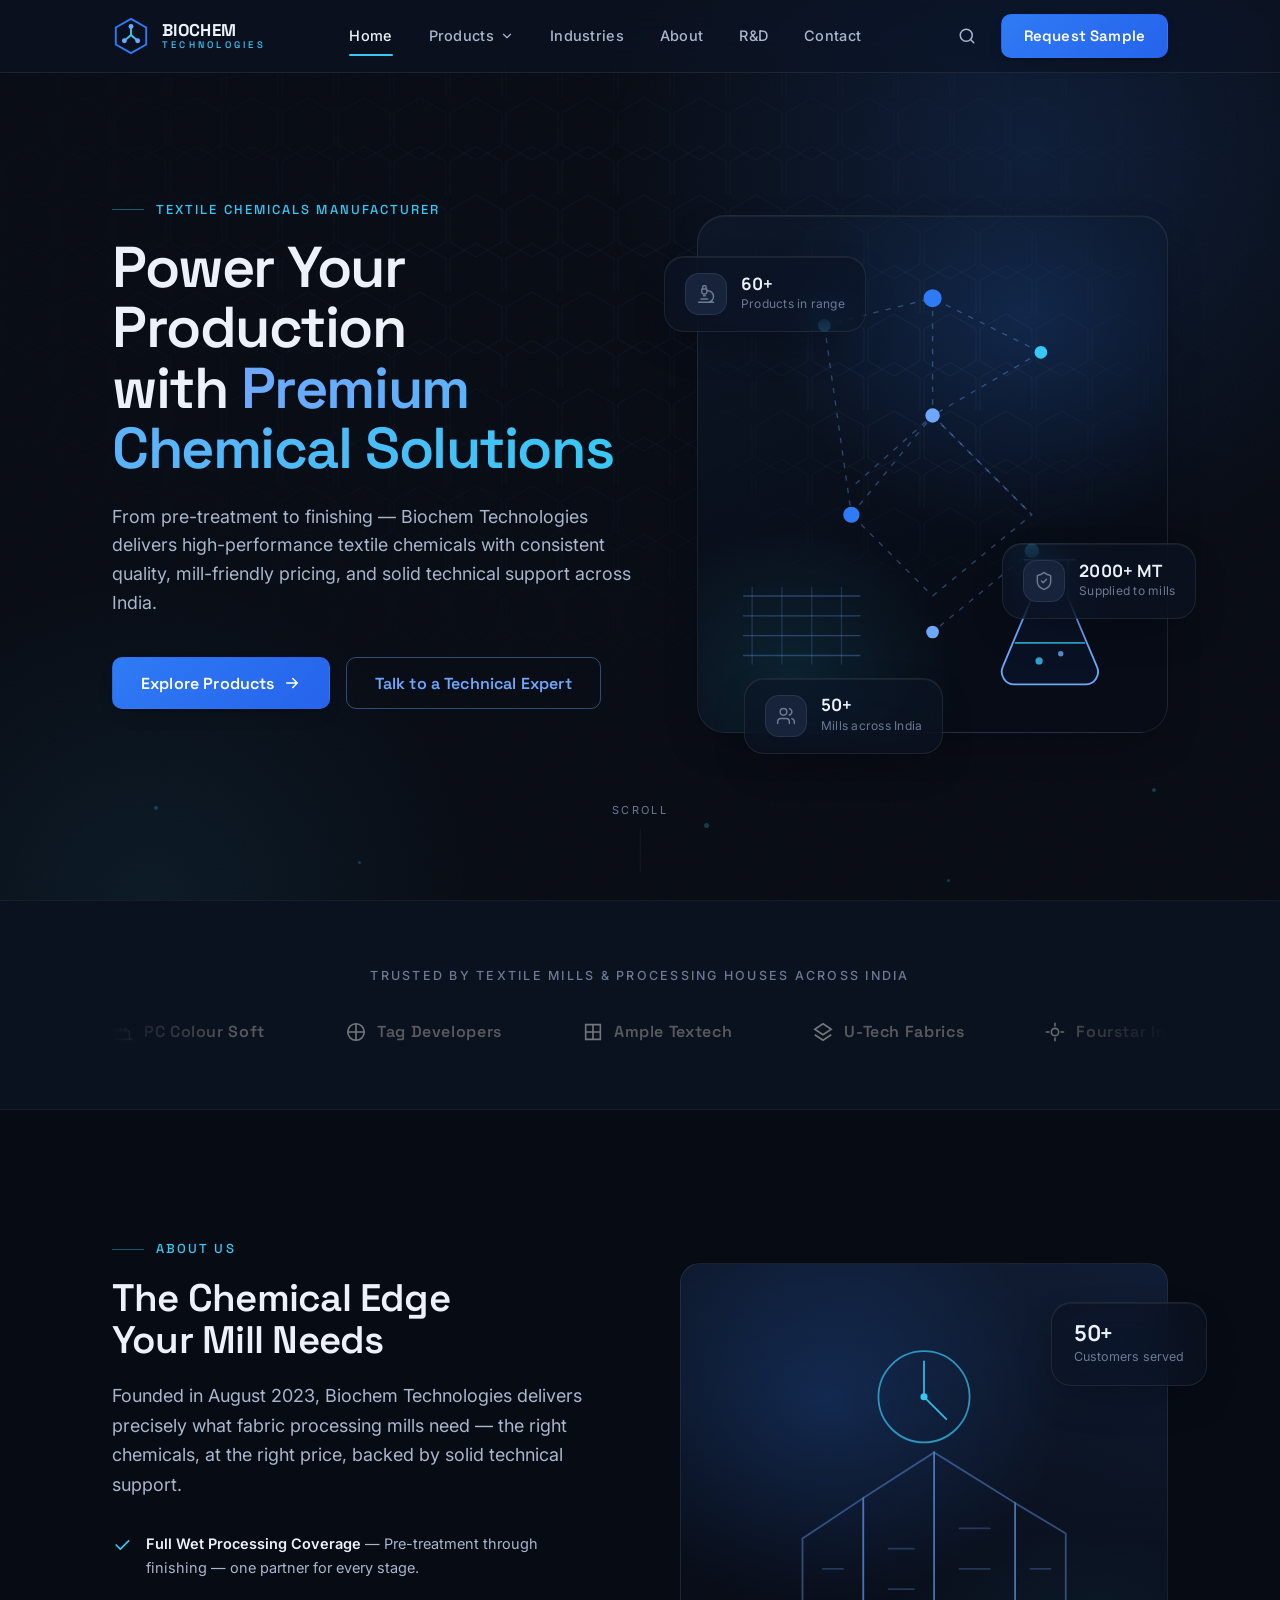
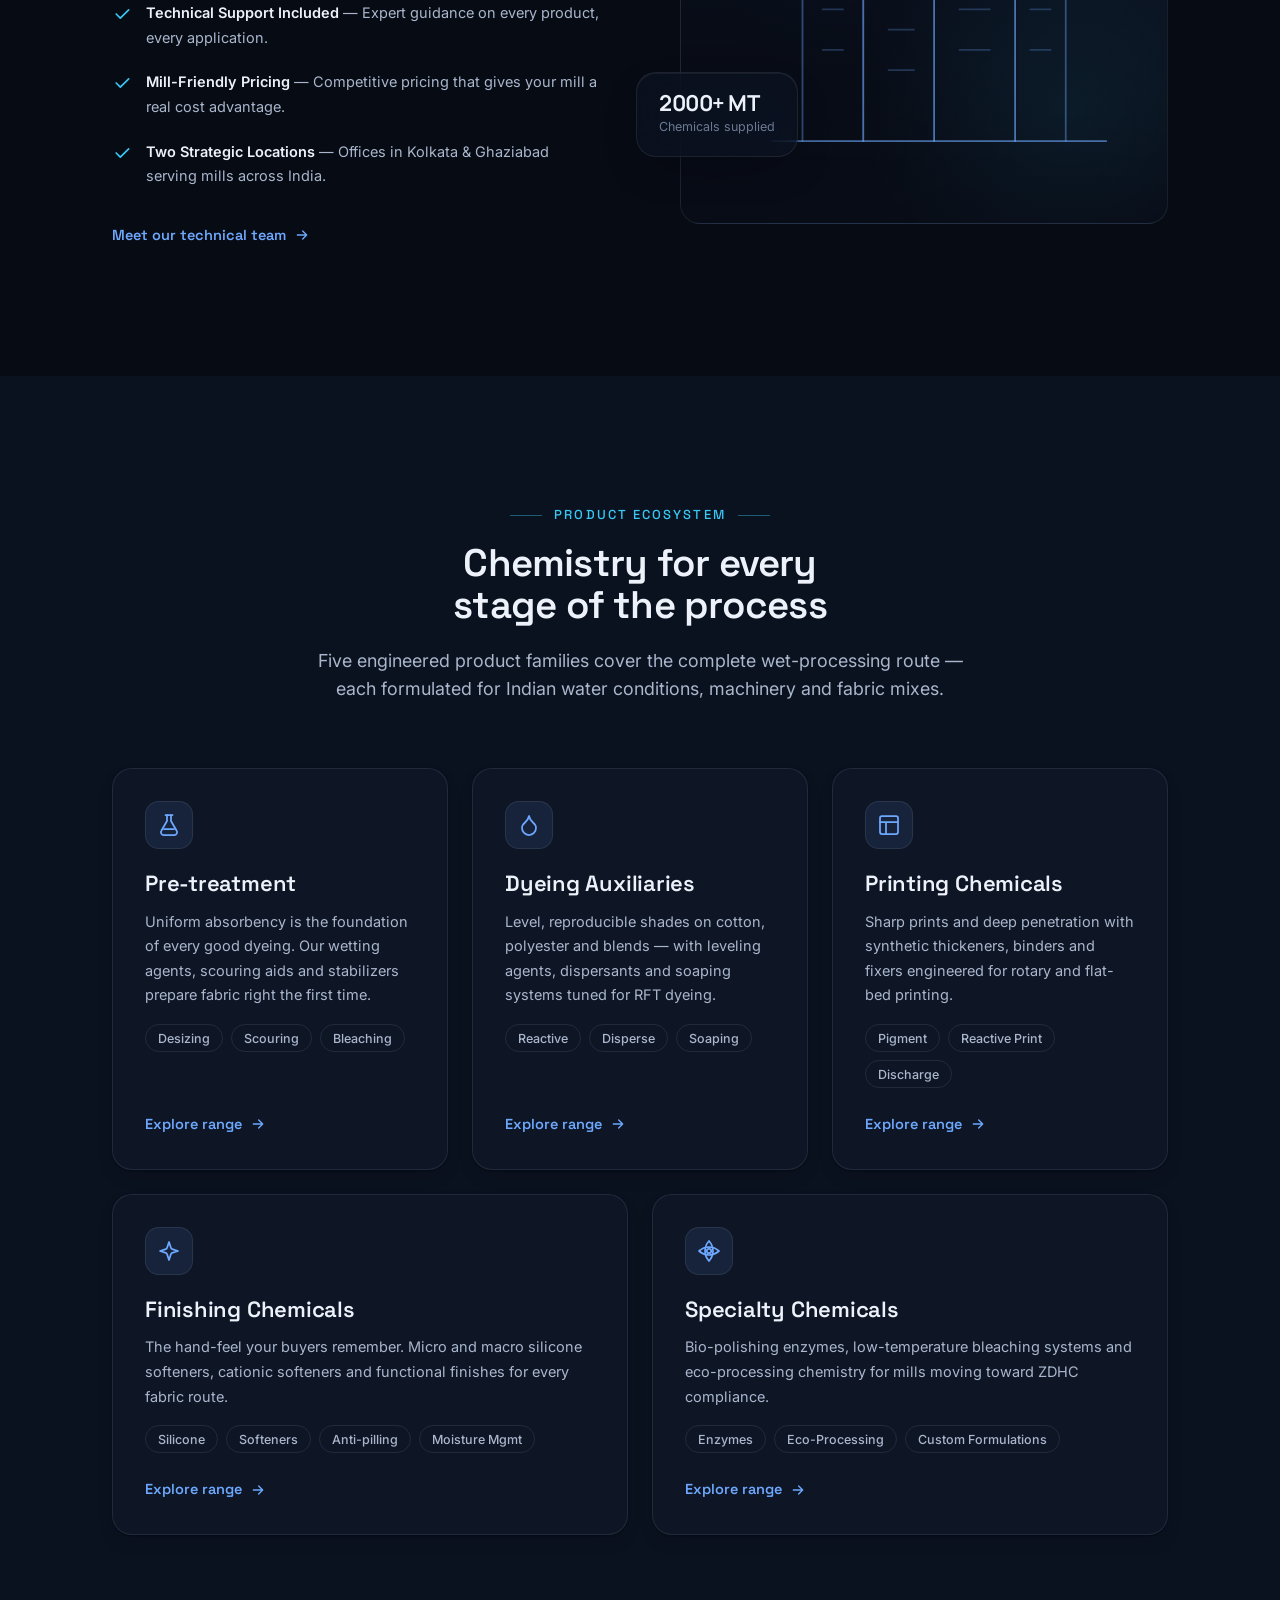
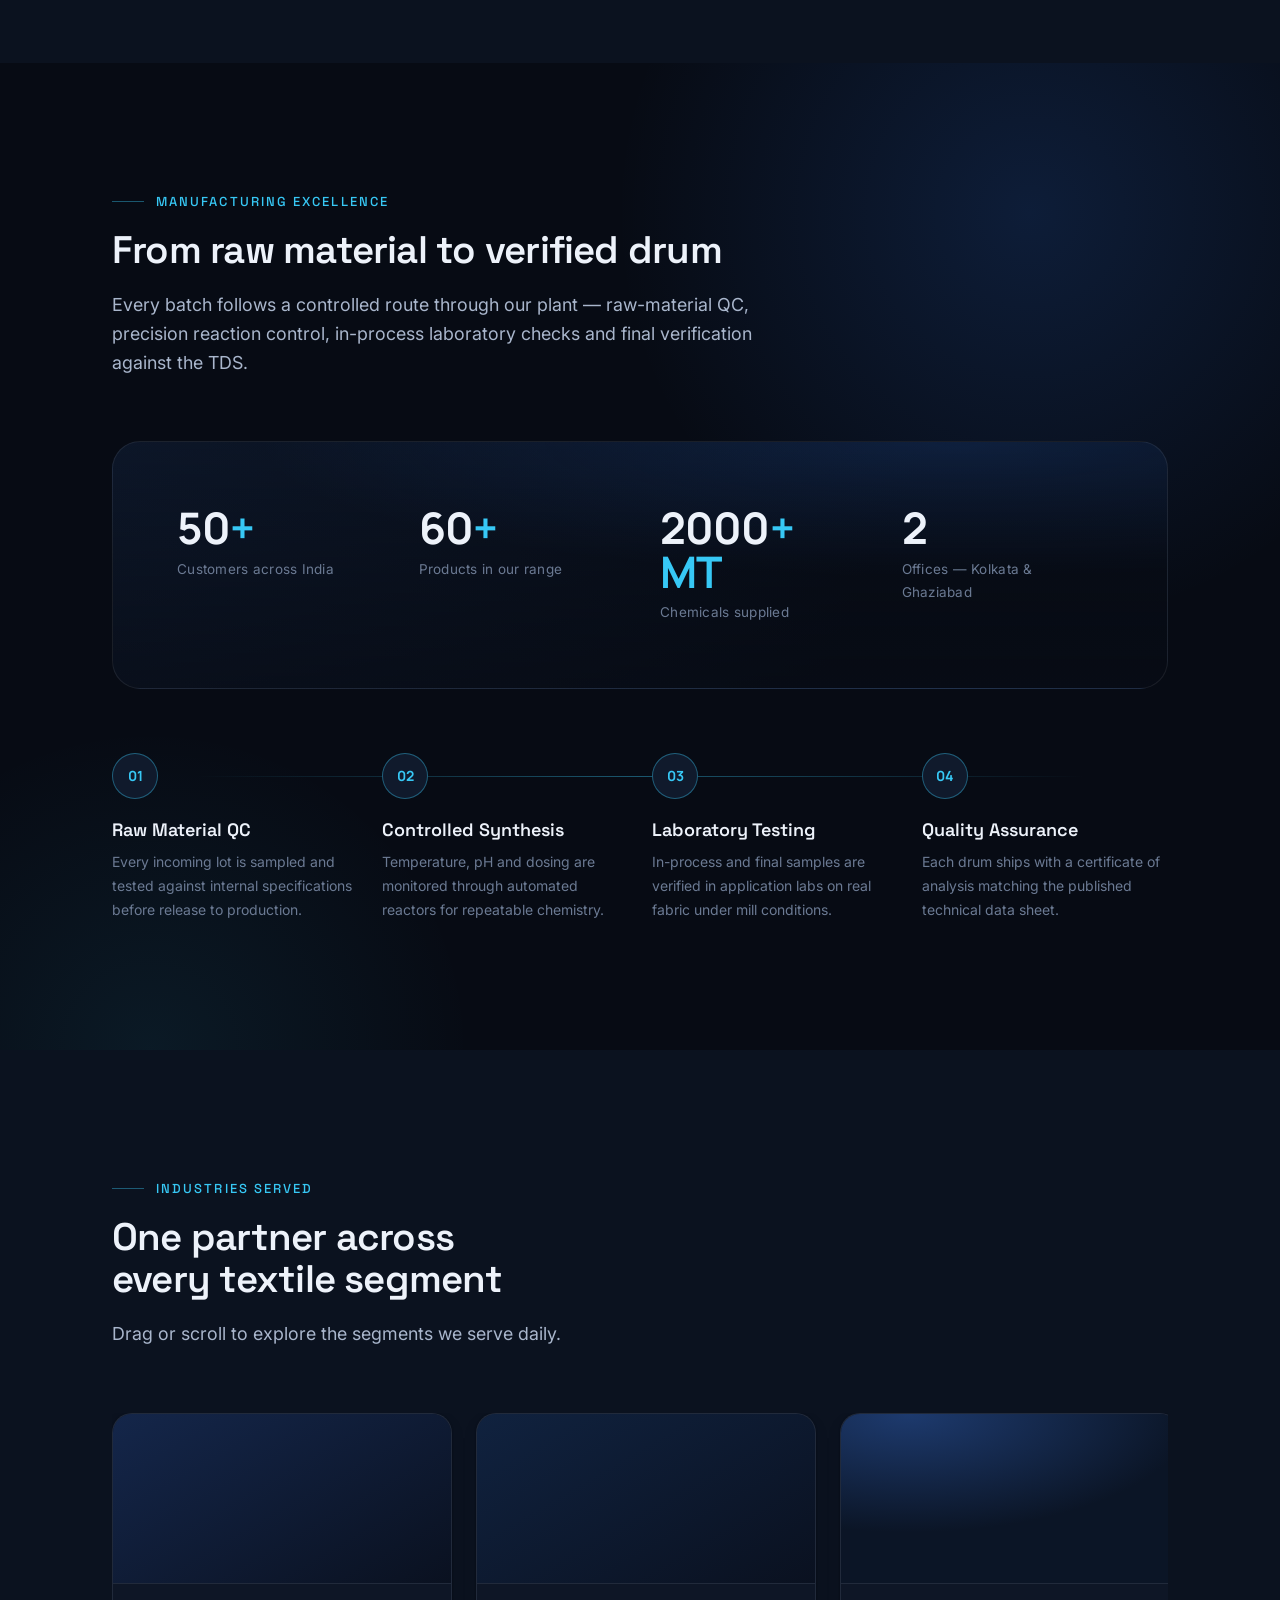
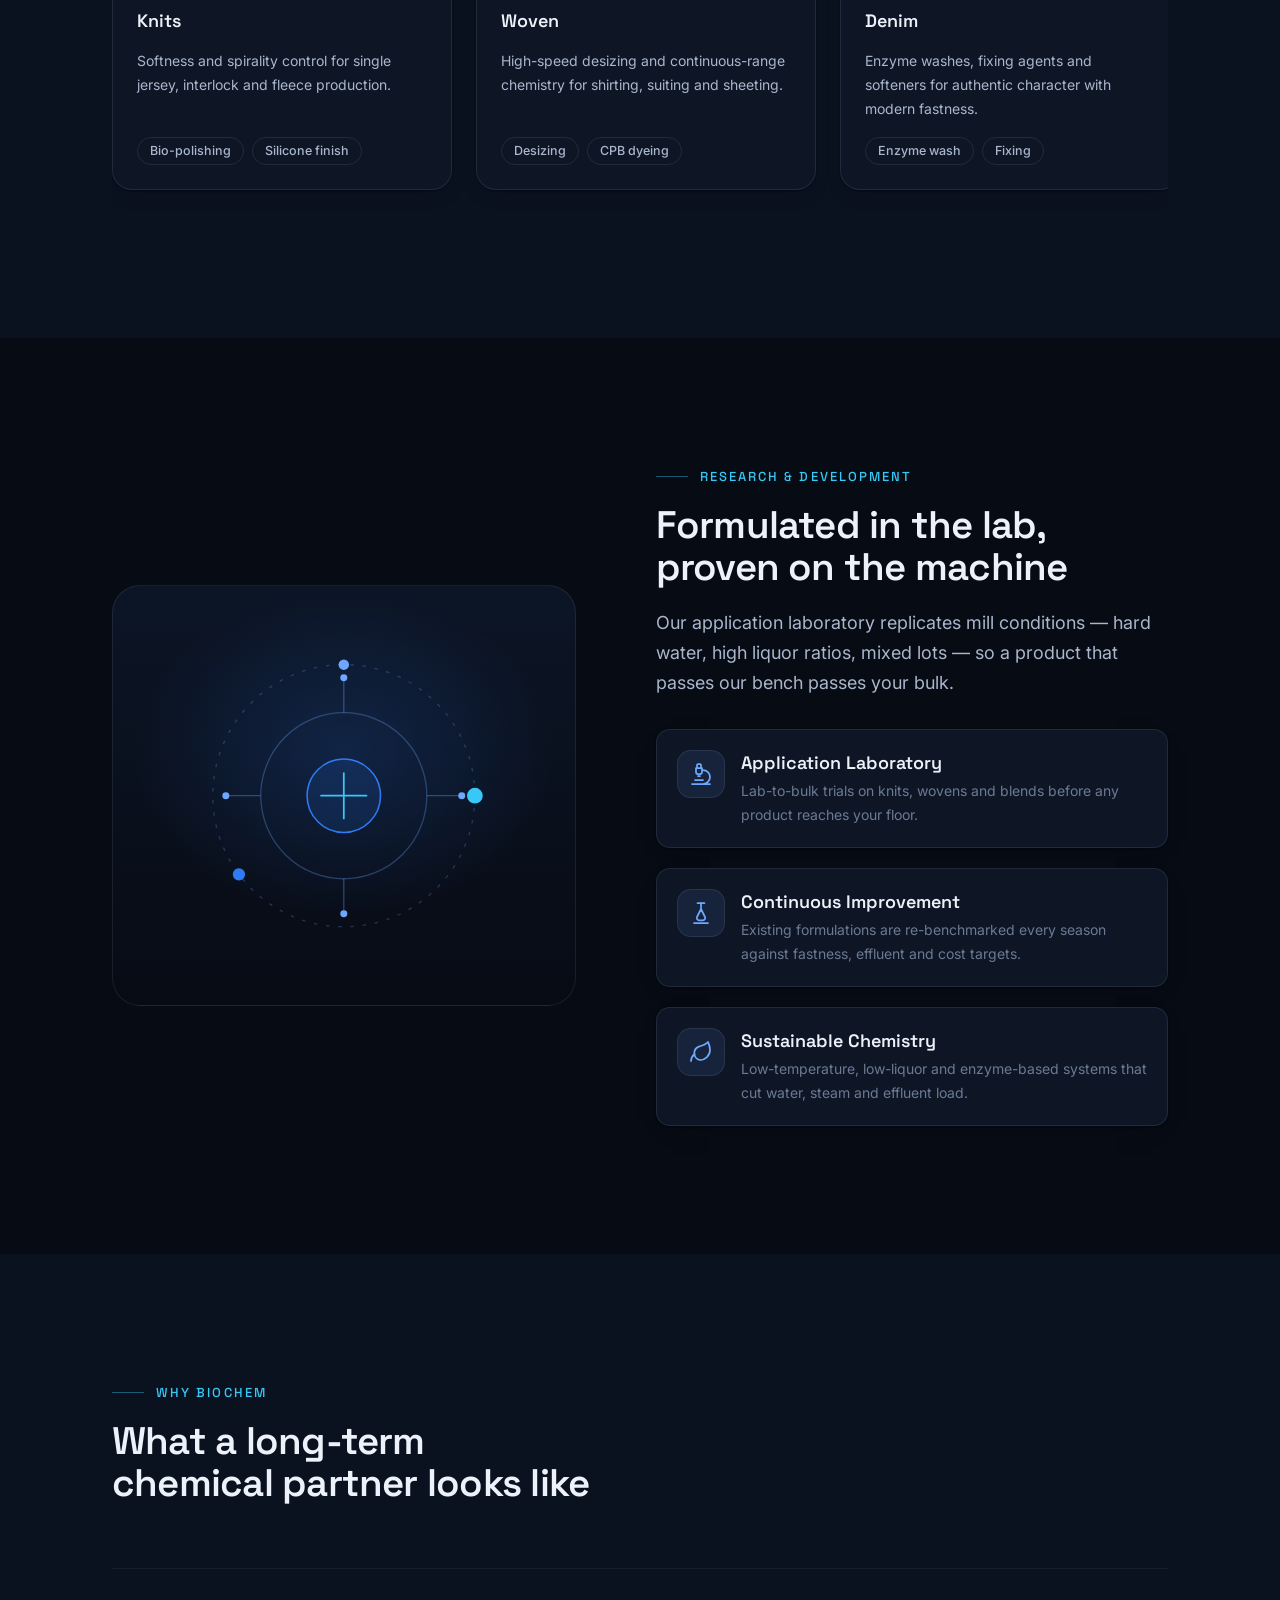
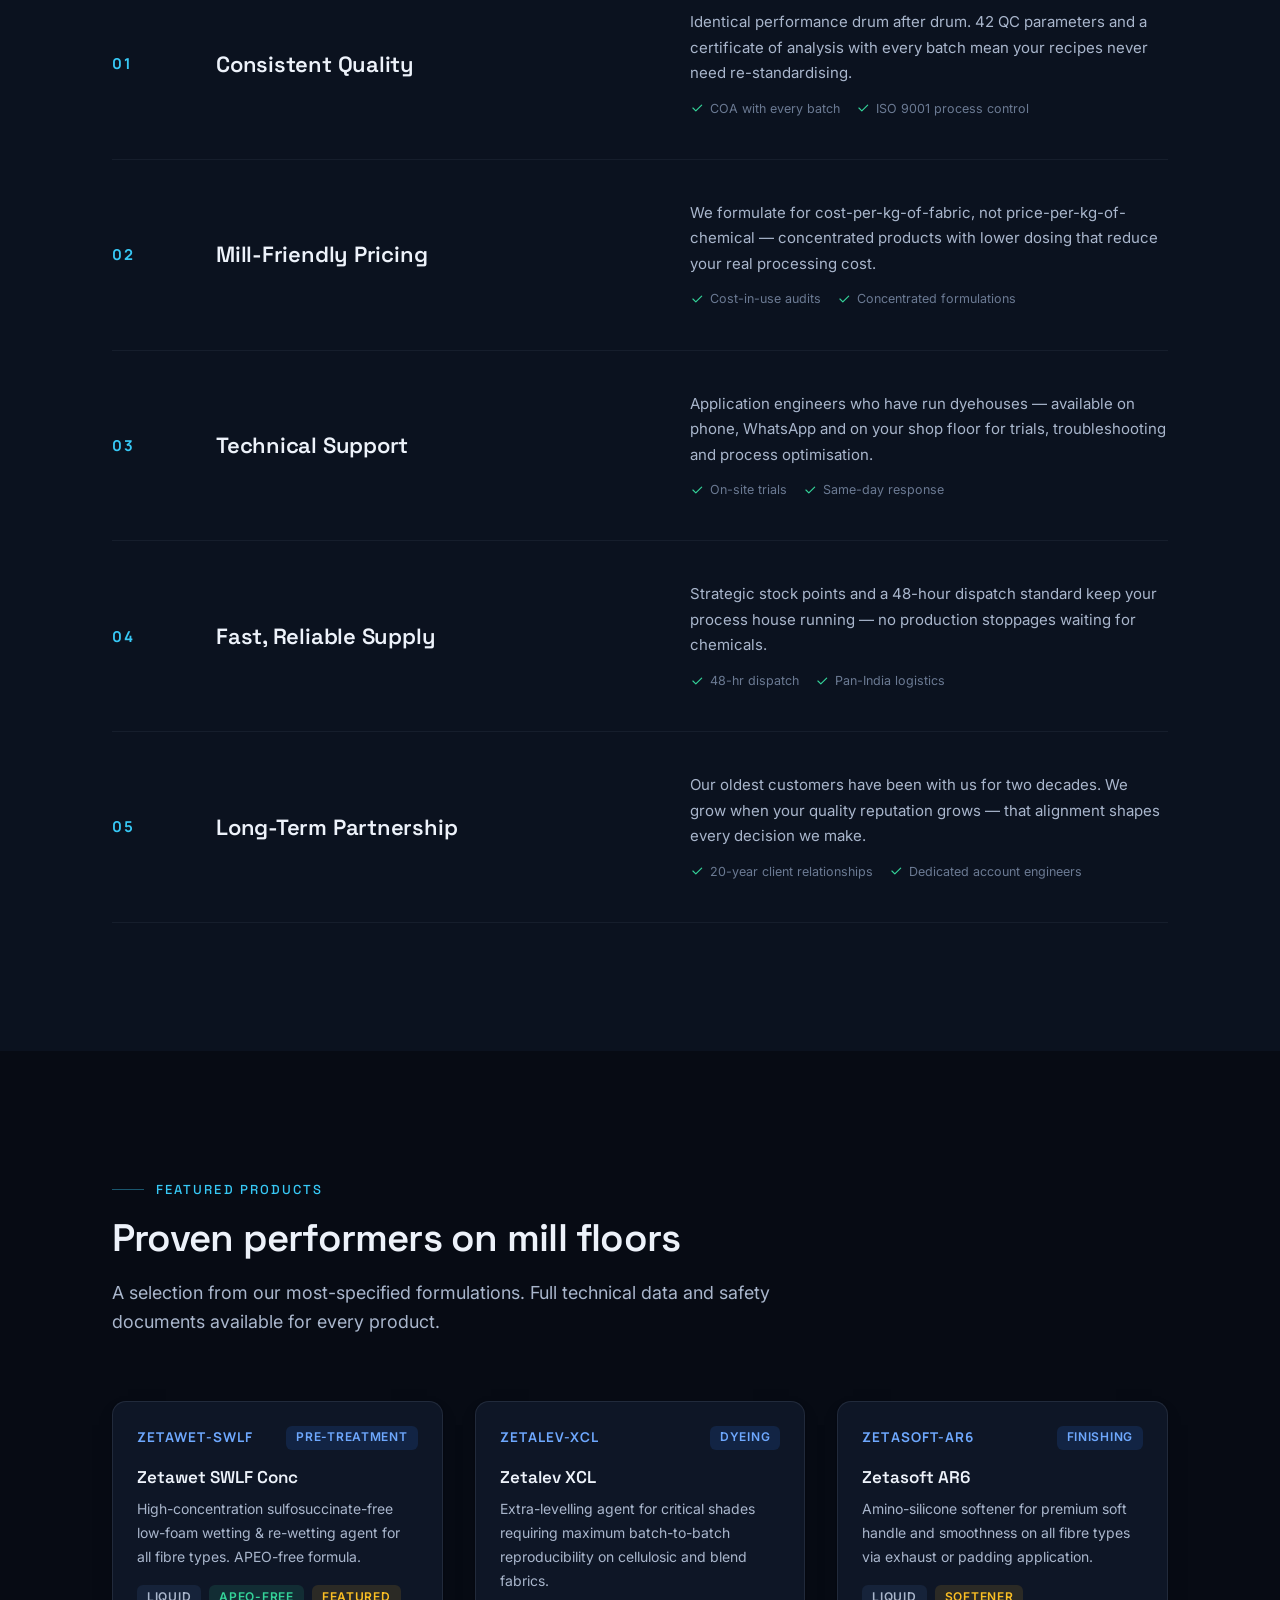
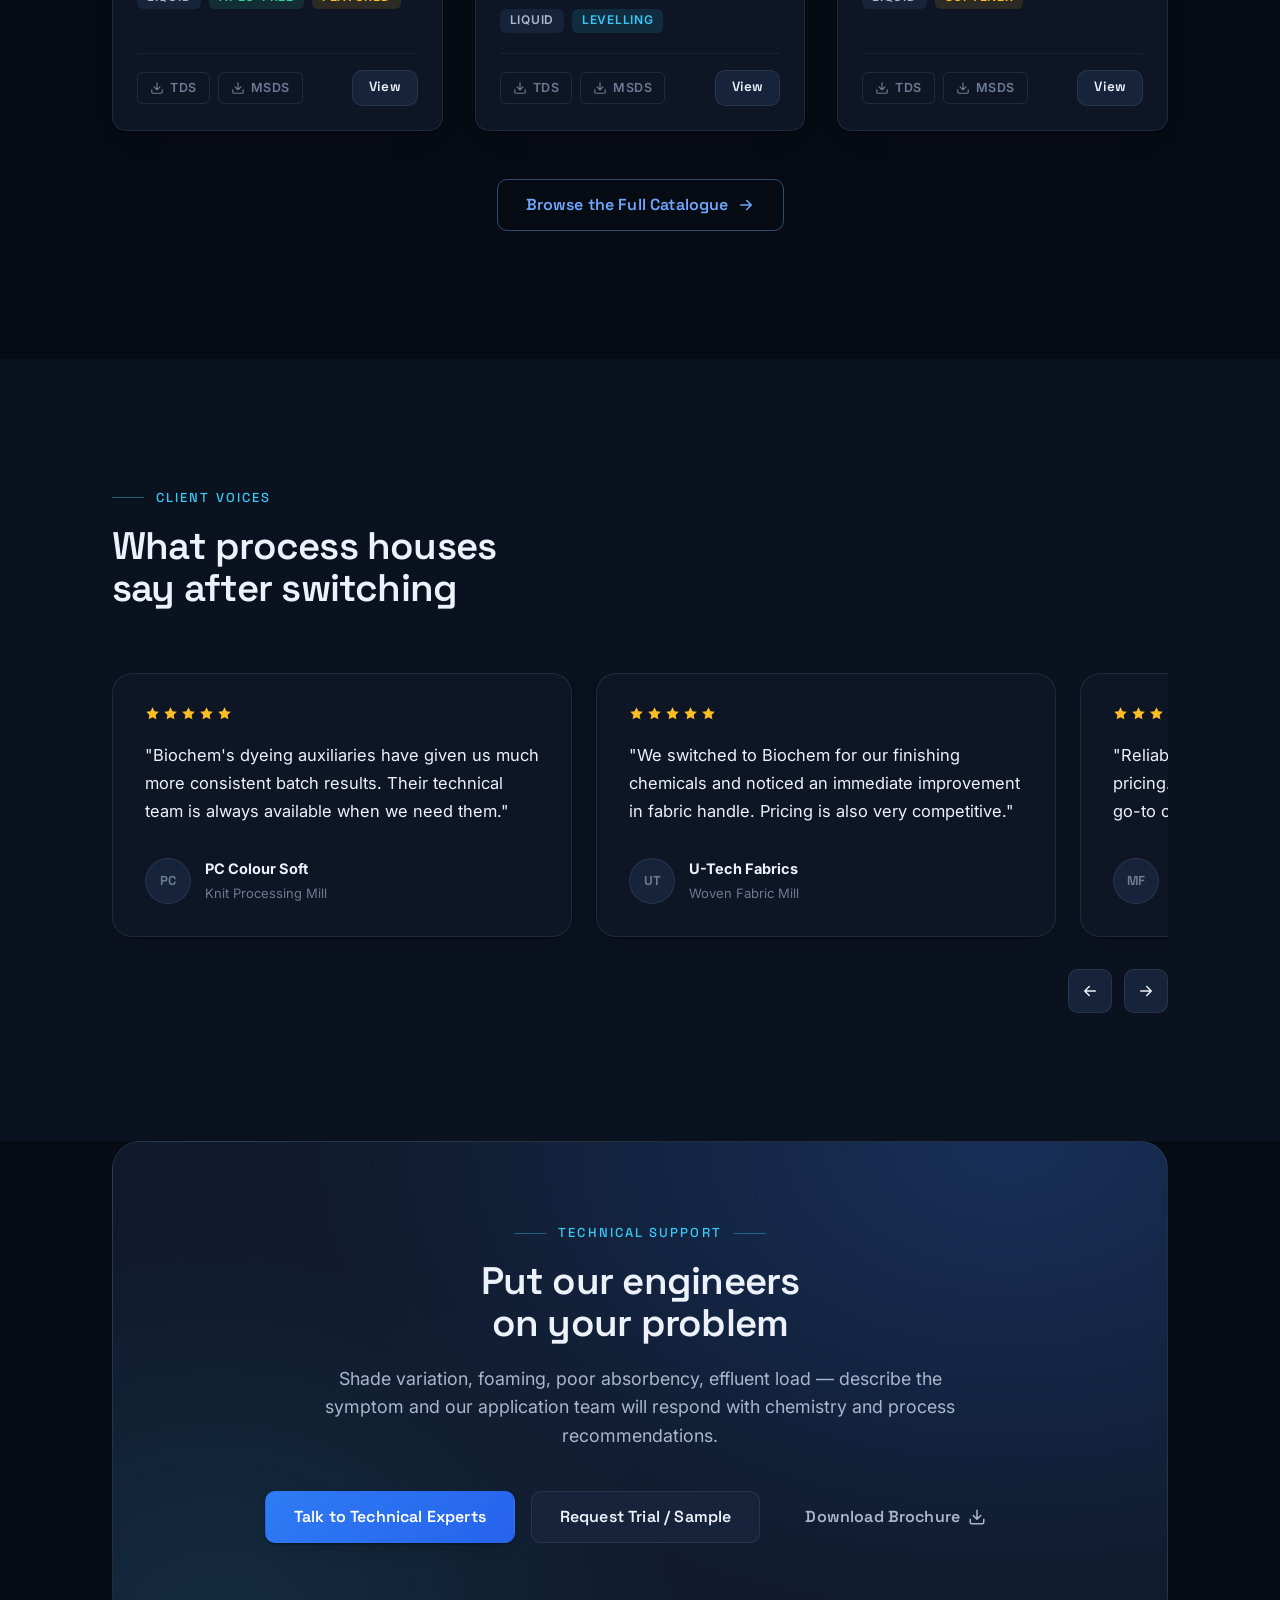
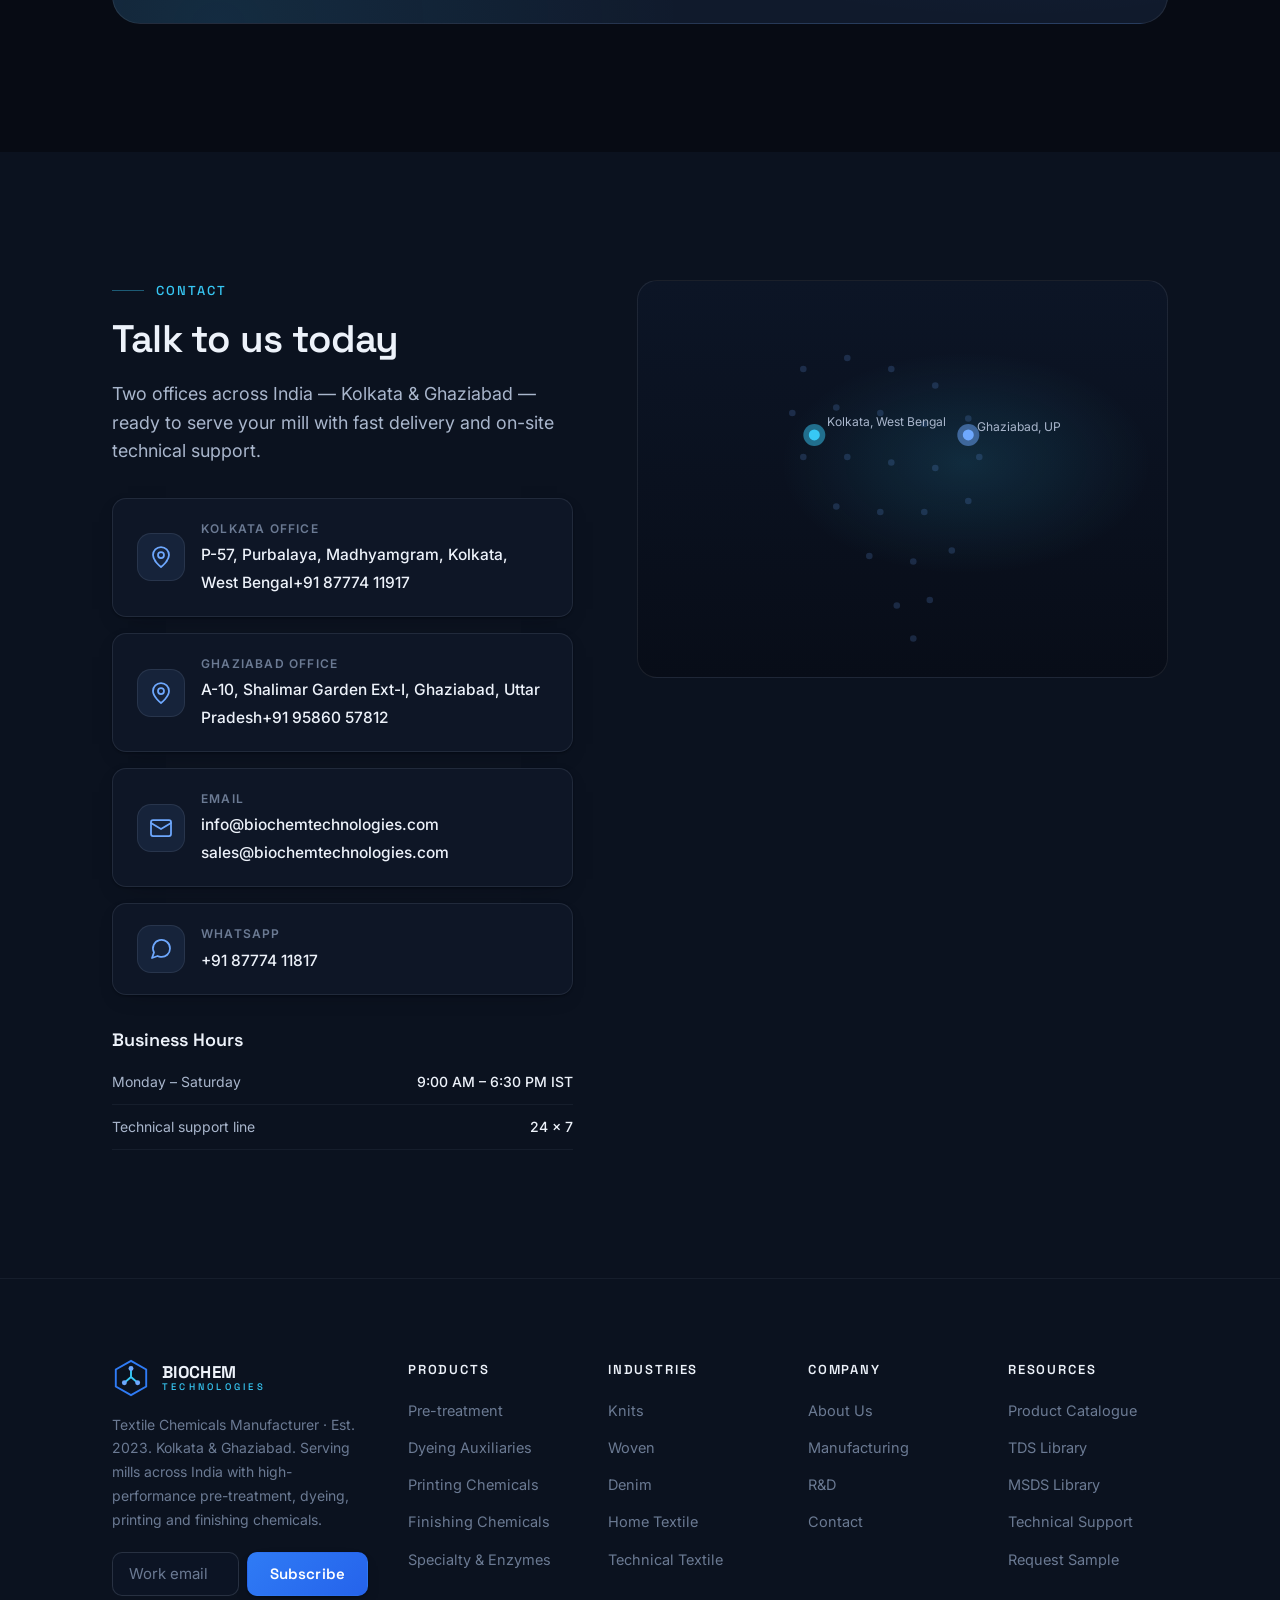
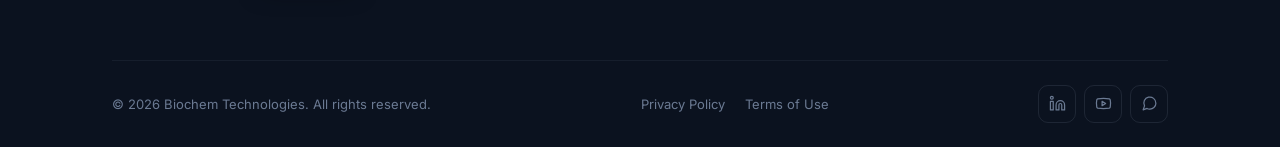
==== commit 5defe610: "step 2: fix footer links — remove dead certifications link, wire WhatsApp and Request Sample" ====
--- a/index.html
+++ b/index.html
@@ -681,7 +681,6 @@
           <li><a href="index.html#about">About Us</a></li>
           <li><a href="index.html#manufacturing">Manufacturing</a></li>
           <li><a href="index.html#rnd">R&amp;D</a></li>
-          <li><a href="index.html#certifications">Certifications</a></li>
           <li><a href="index.html#contact">Contact</a></li>
         </ul>
       </nav>
@@ -692,7 +691,7 @@
           <li><a href="products.html#downloads">TDS Library</a></li>
           <li><a href="products.html#downloads">MSDS Library</a></li>
           <li><a href="index.html#support">Technical Support</a></li>
-          <li><a href="index.html#support">Request Sample</a></li>
+          <li><a href="#" data-modal-open="modal-sample">Request Sample</a></li>
         </ul>
       </nav>
     </div>
@@ -702,7 +701,7 @@
       <div class="social">
         <a href="#" aria-label="LinkedIn"><svg viewBox="0 0 24 24" fill="none" stroke="currentColor" stroke-width="1.75" stroke-linecap="round" stroke-linejoin="round"><path d="M16 8a6 6 0 0 1 6 6v7h-4v-7a2 2 0 0 0-4 0v7h-4v-7a6 6 0 0 1 6-6z"/><rect x="2" y="9" width="4" height="12"/><circle cx="4" cy="4" r="2"/></svg></a>
         <a href="#" aria-label="YouTube"><svg viewBox="0 0 24 24" fill="none" stroke="currentColor" stroke-width="1.75" stroke-linecap="round" stroke-linejoin="round"><path d="M2.5 17a24.1 24.1 0 0 1 0-10 2 2 0 0 1 1.4-1.4 49.6 49.6 0 0 1 16.2 0A2 2 0 0 1 21.5 7a24.1 24.1 0 0 1 0 10 2 2 0 0 1-1.4 1.4 49.6 49.6 0 0 1-16.2 0A2 2 0 0 1 2.5 17z"/><path d="m10 15 5-3-5-3z"/></svg></a>
-        <a href="#" aria-label="WhatsApp"><svg viewBox="0 0 24 24" fill="none" stroke="currentColor" stroke-width="1.75" stroke-linecap="round" stroke-linejoin="round"><path d="M21 11.5a8.4 8.4 0 0 1-9.2 8.4c-1.1-.1-2.2-.4-3.2-.9L3 21l2-5.6a8.5 8.5 0 1 1 16-3.9z"/></svg></a>
+        <a href="https://wa.me/918777411817" target="_blank" rel="noopener" aria-label="WhatsApp"><svg viewBox="0 0 24 24" fill="none" stroke="currentColor" stroke-width="1.75" stroke-linecap="round" stroke-linejoin="round"><path d="M21 11.5a8.4 8.4 0 0 1-9.2 8.4c-1.1-.1-2.2-.4-3.2-.9L3 21l2-5.6a8.5 8.5 0 1 1 16-3.9z"/></svg></a>
       </div>
     </div>
   </div>
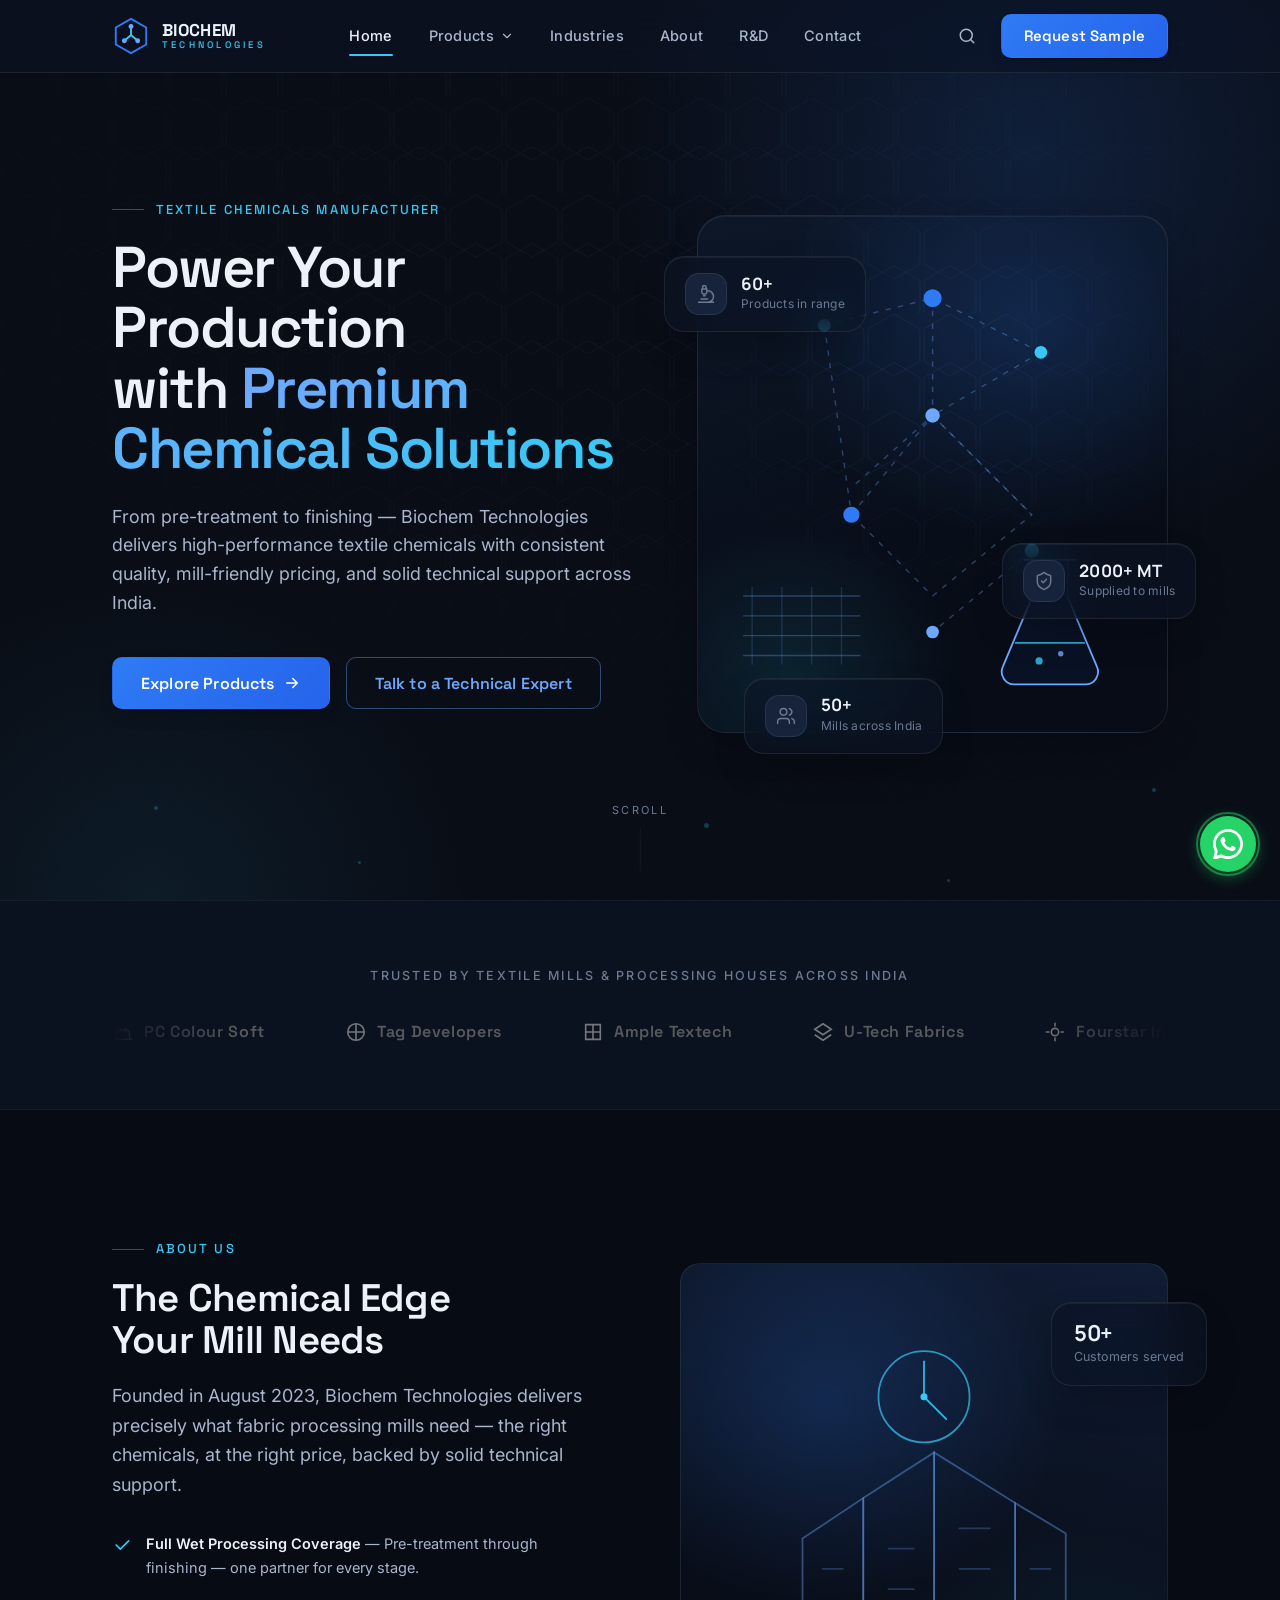
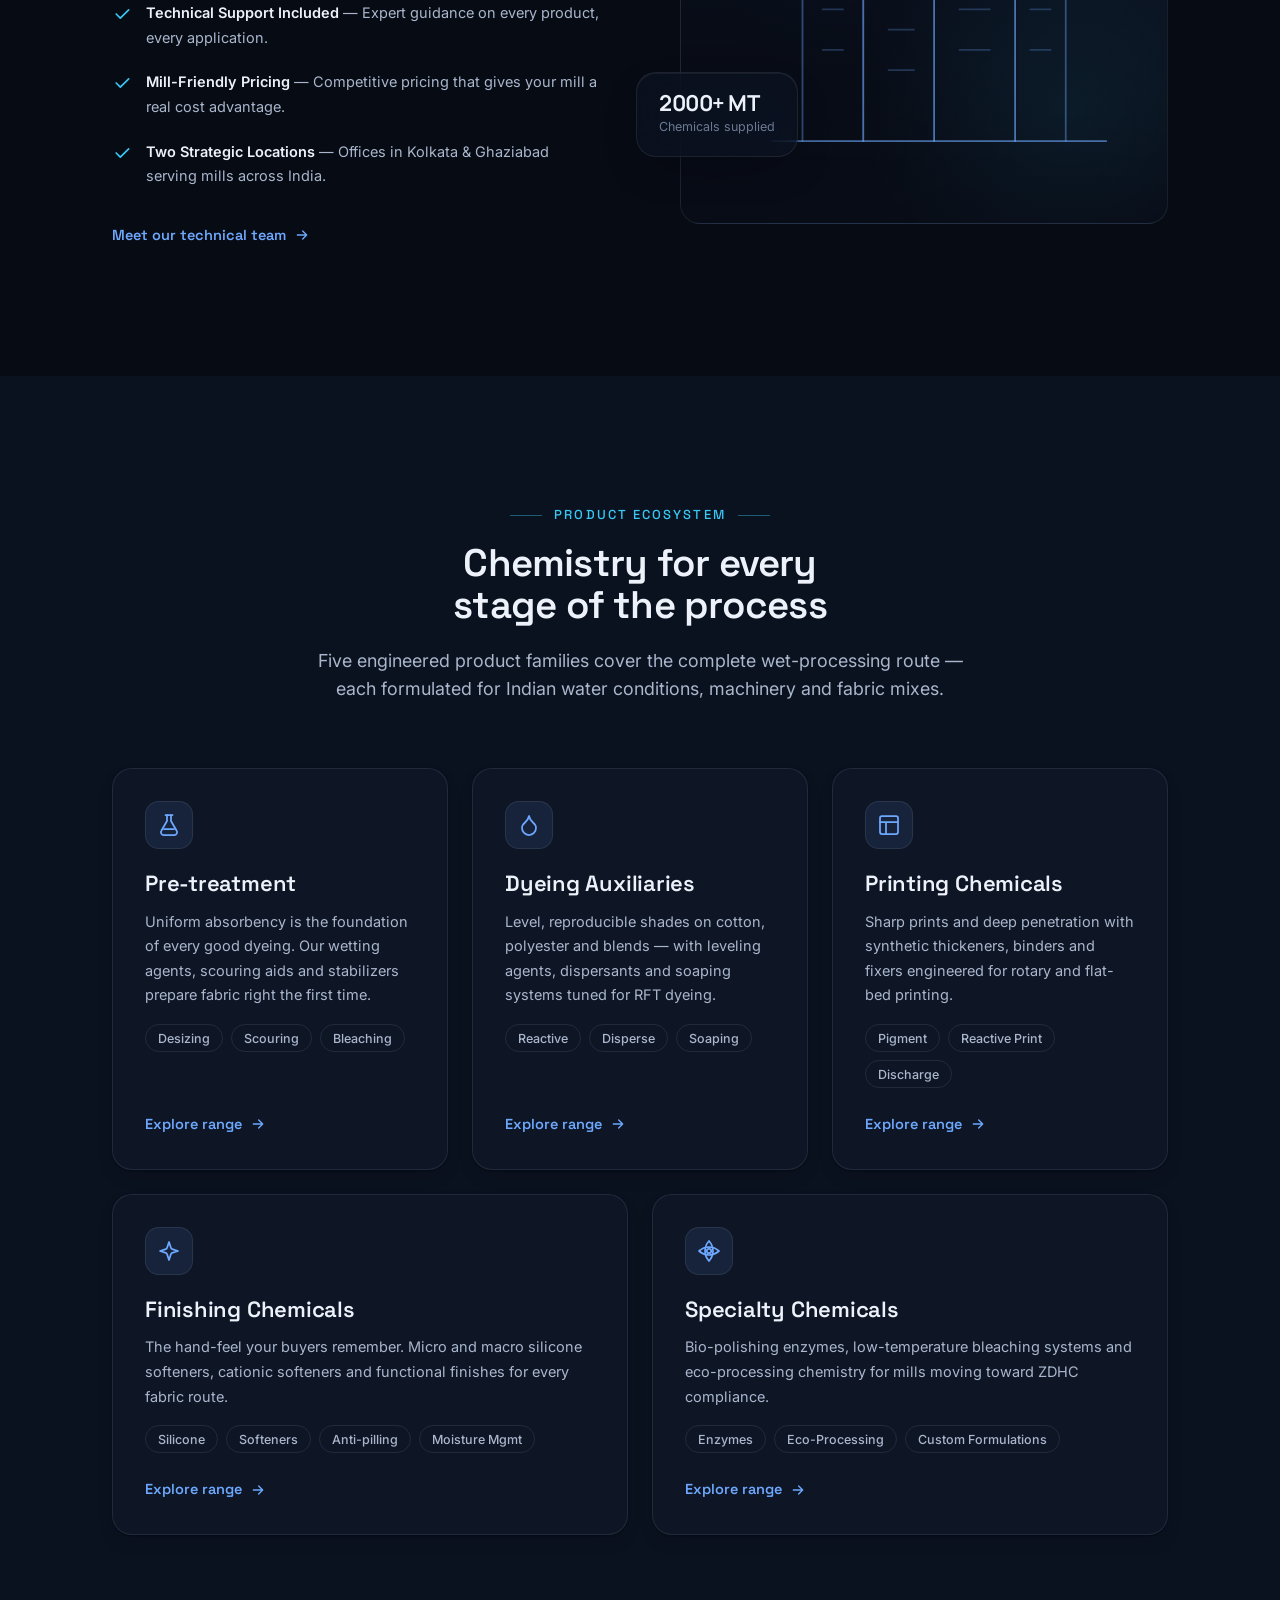
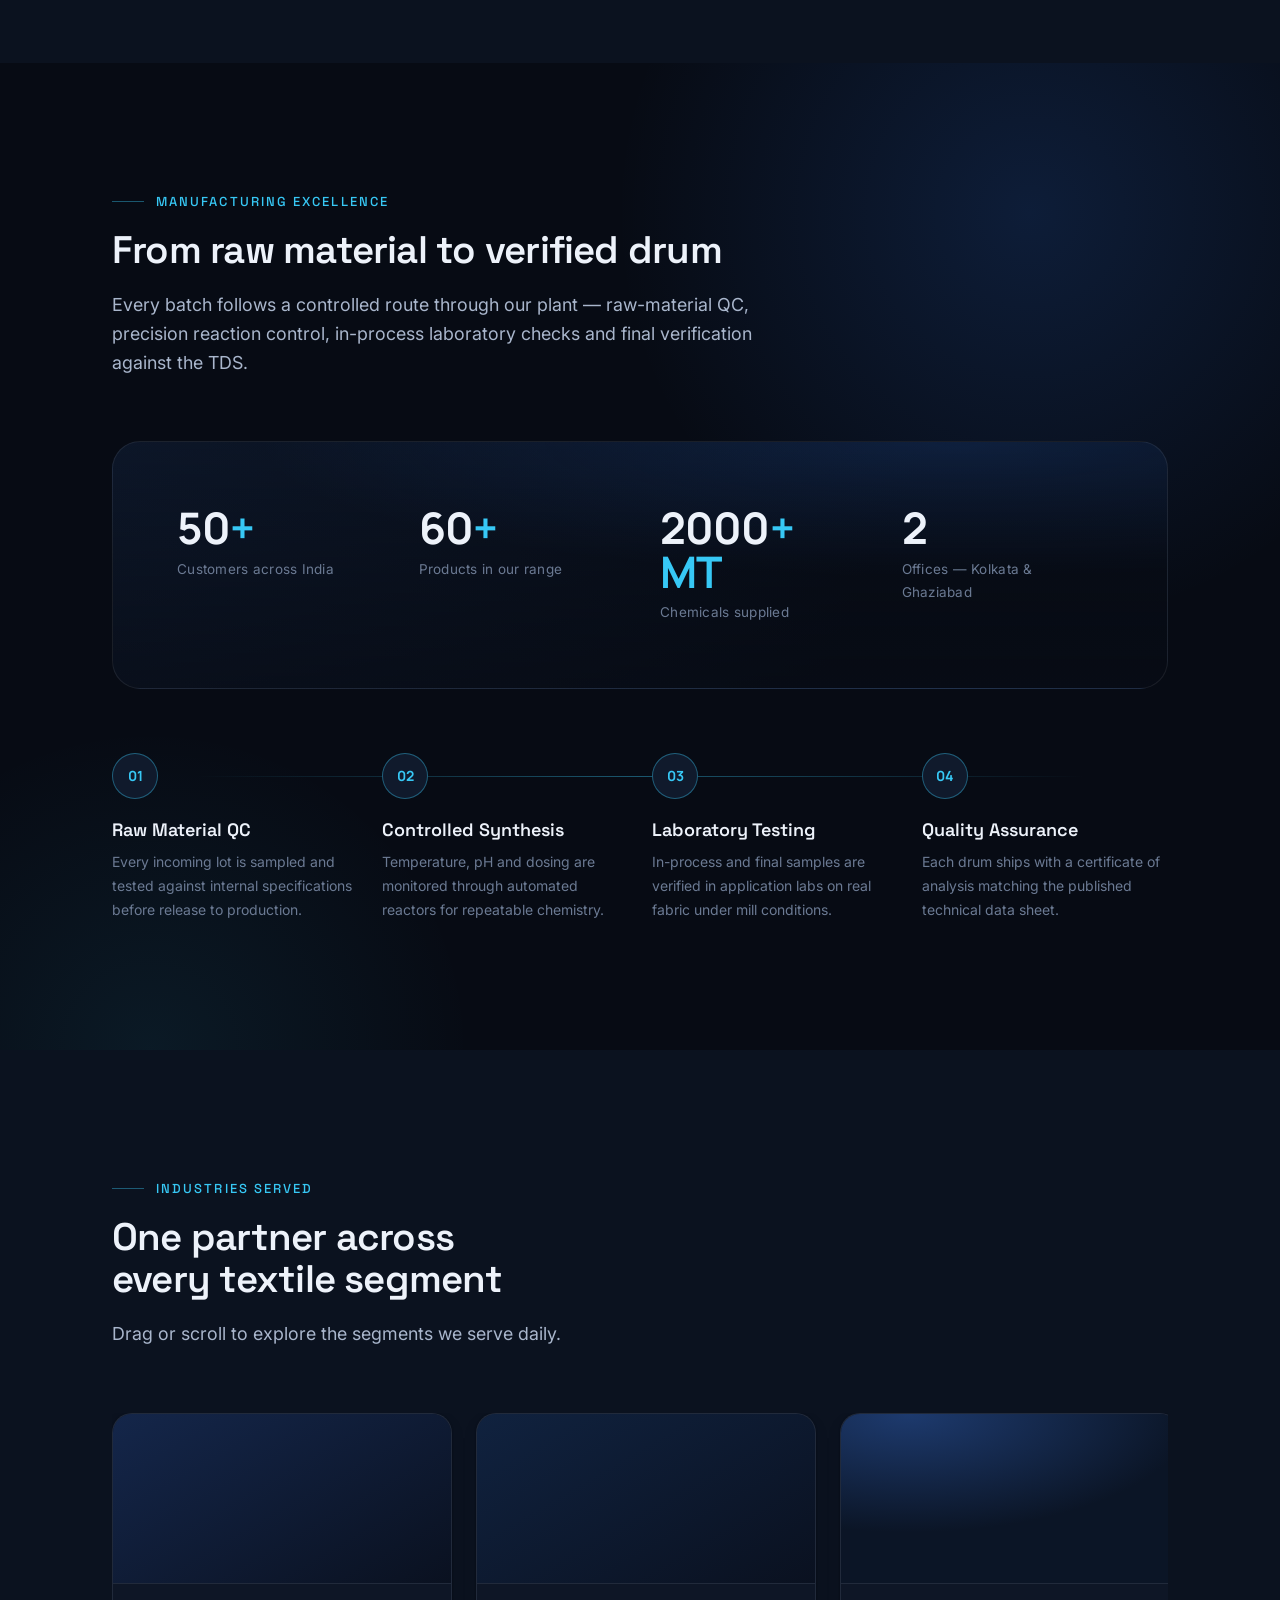
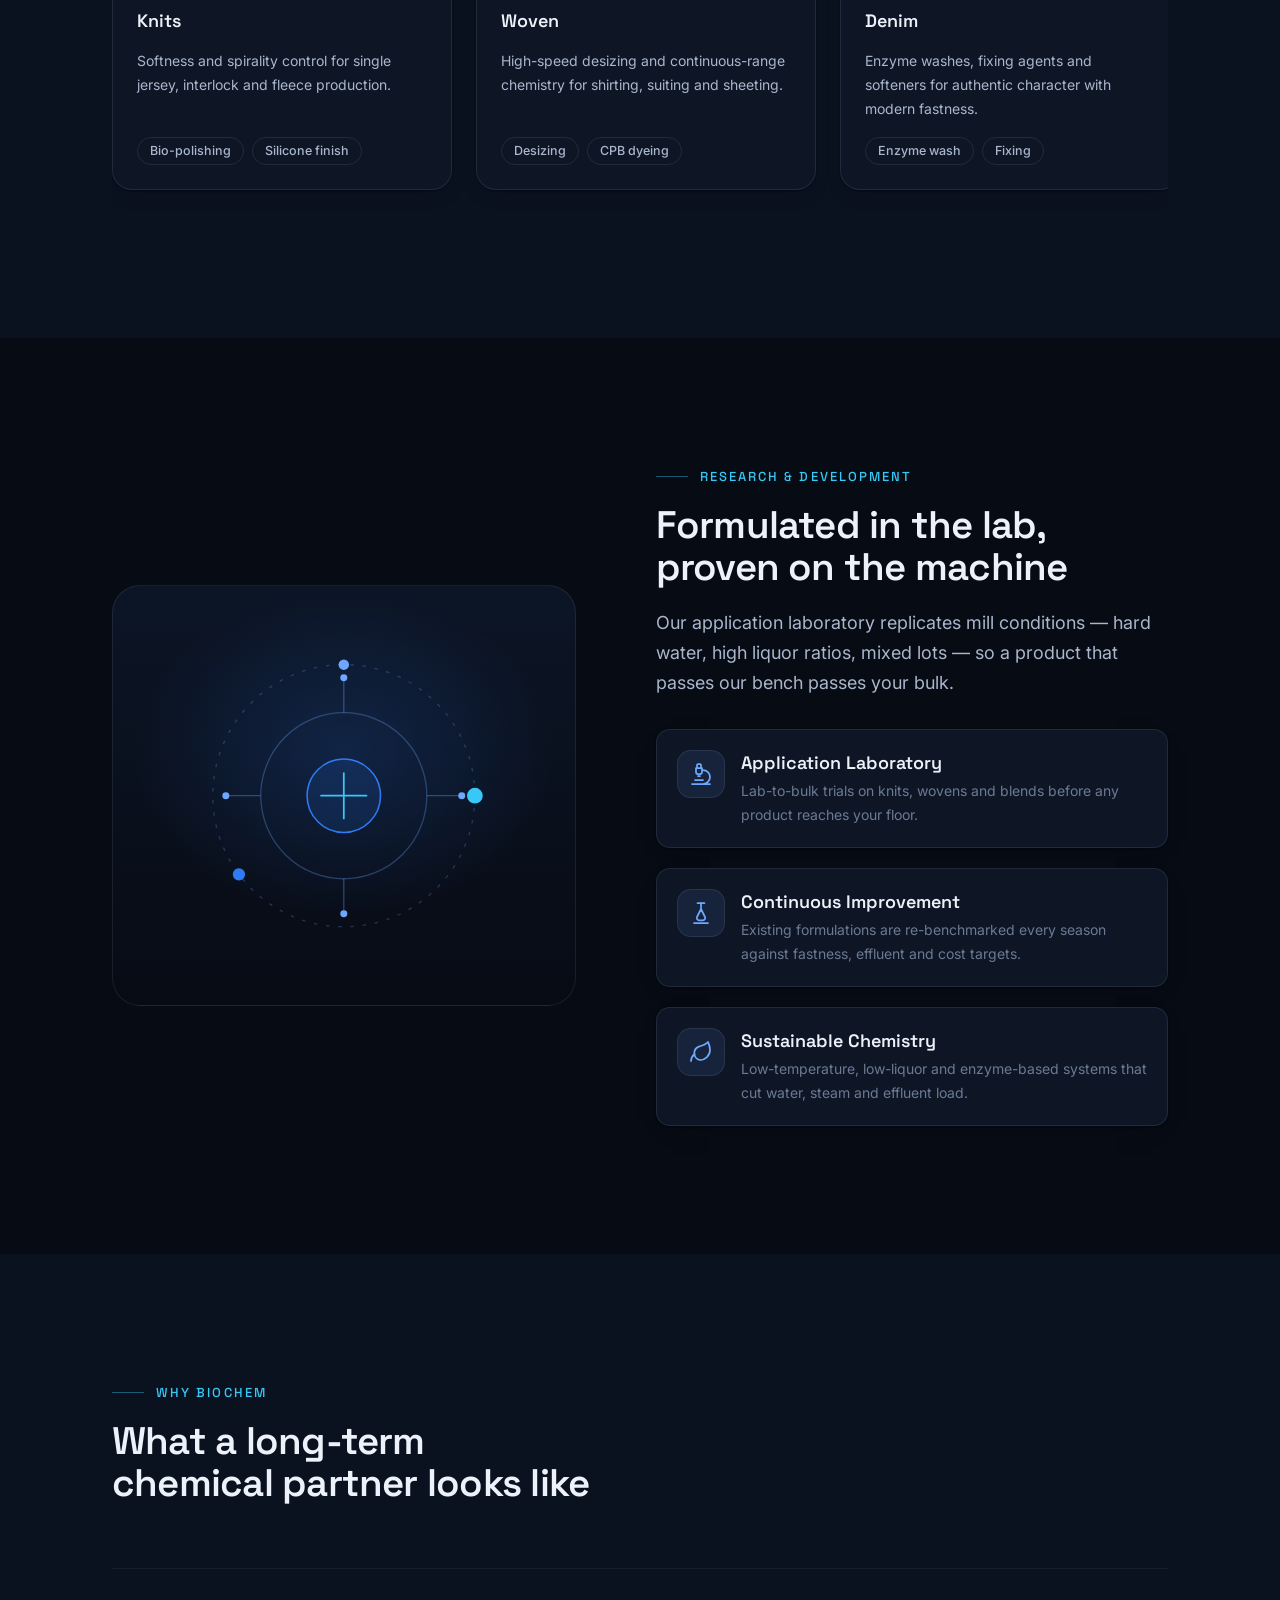
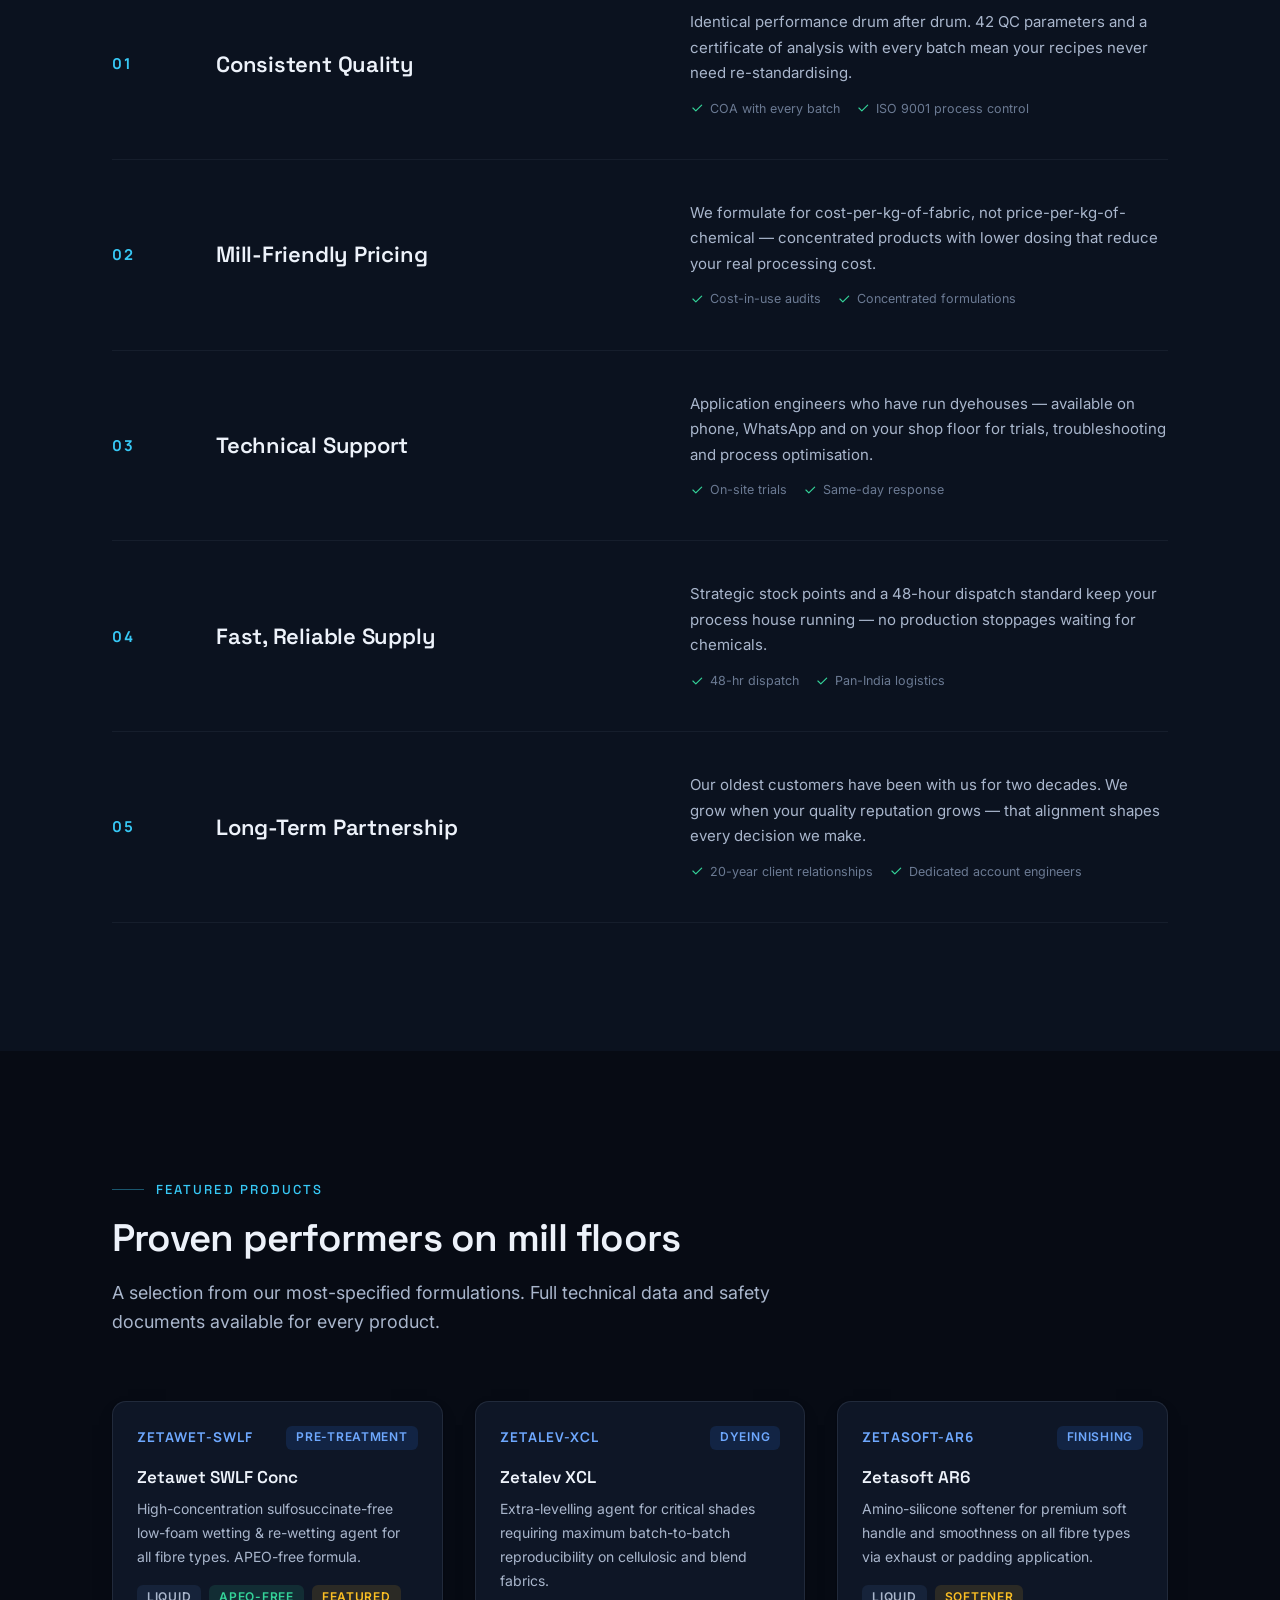
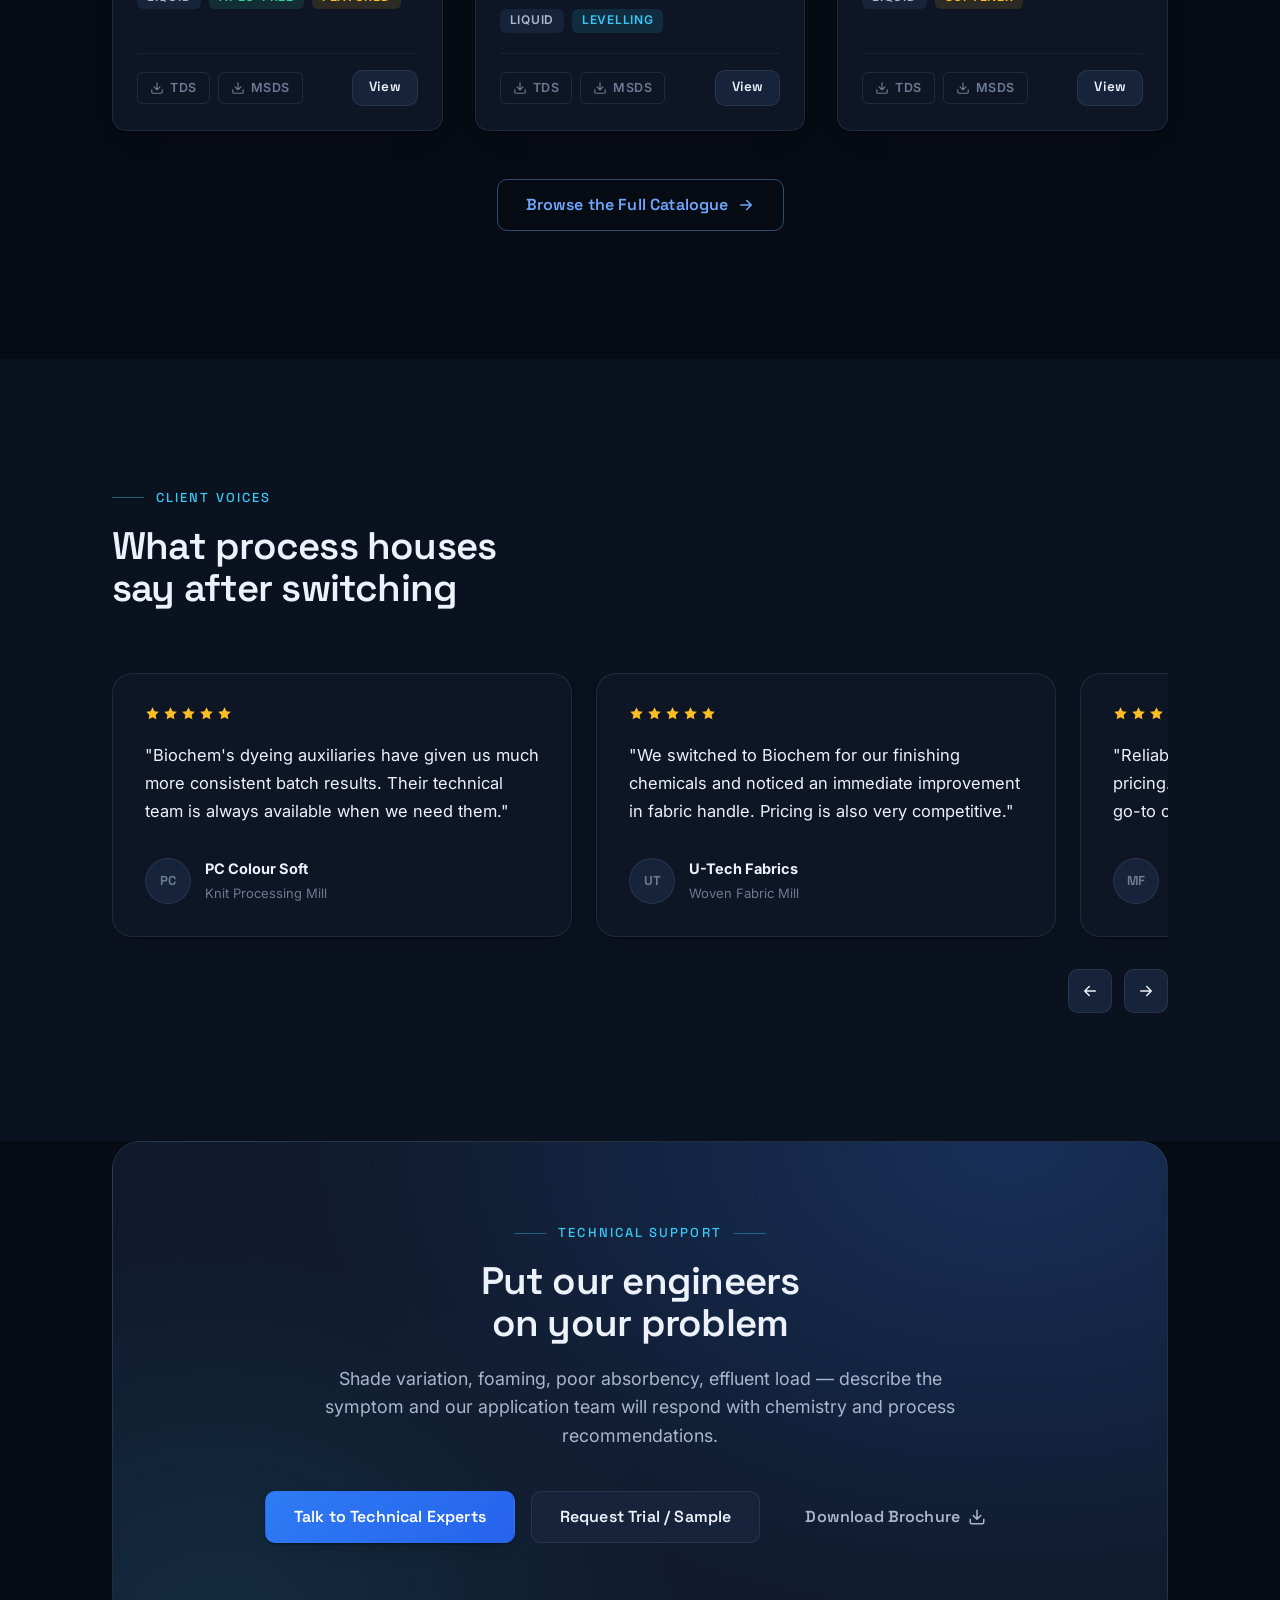
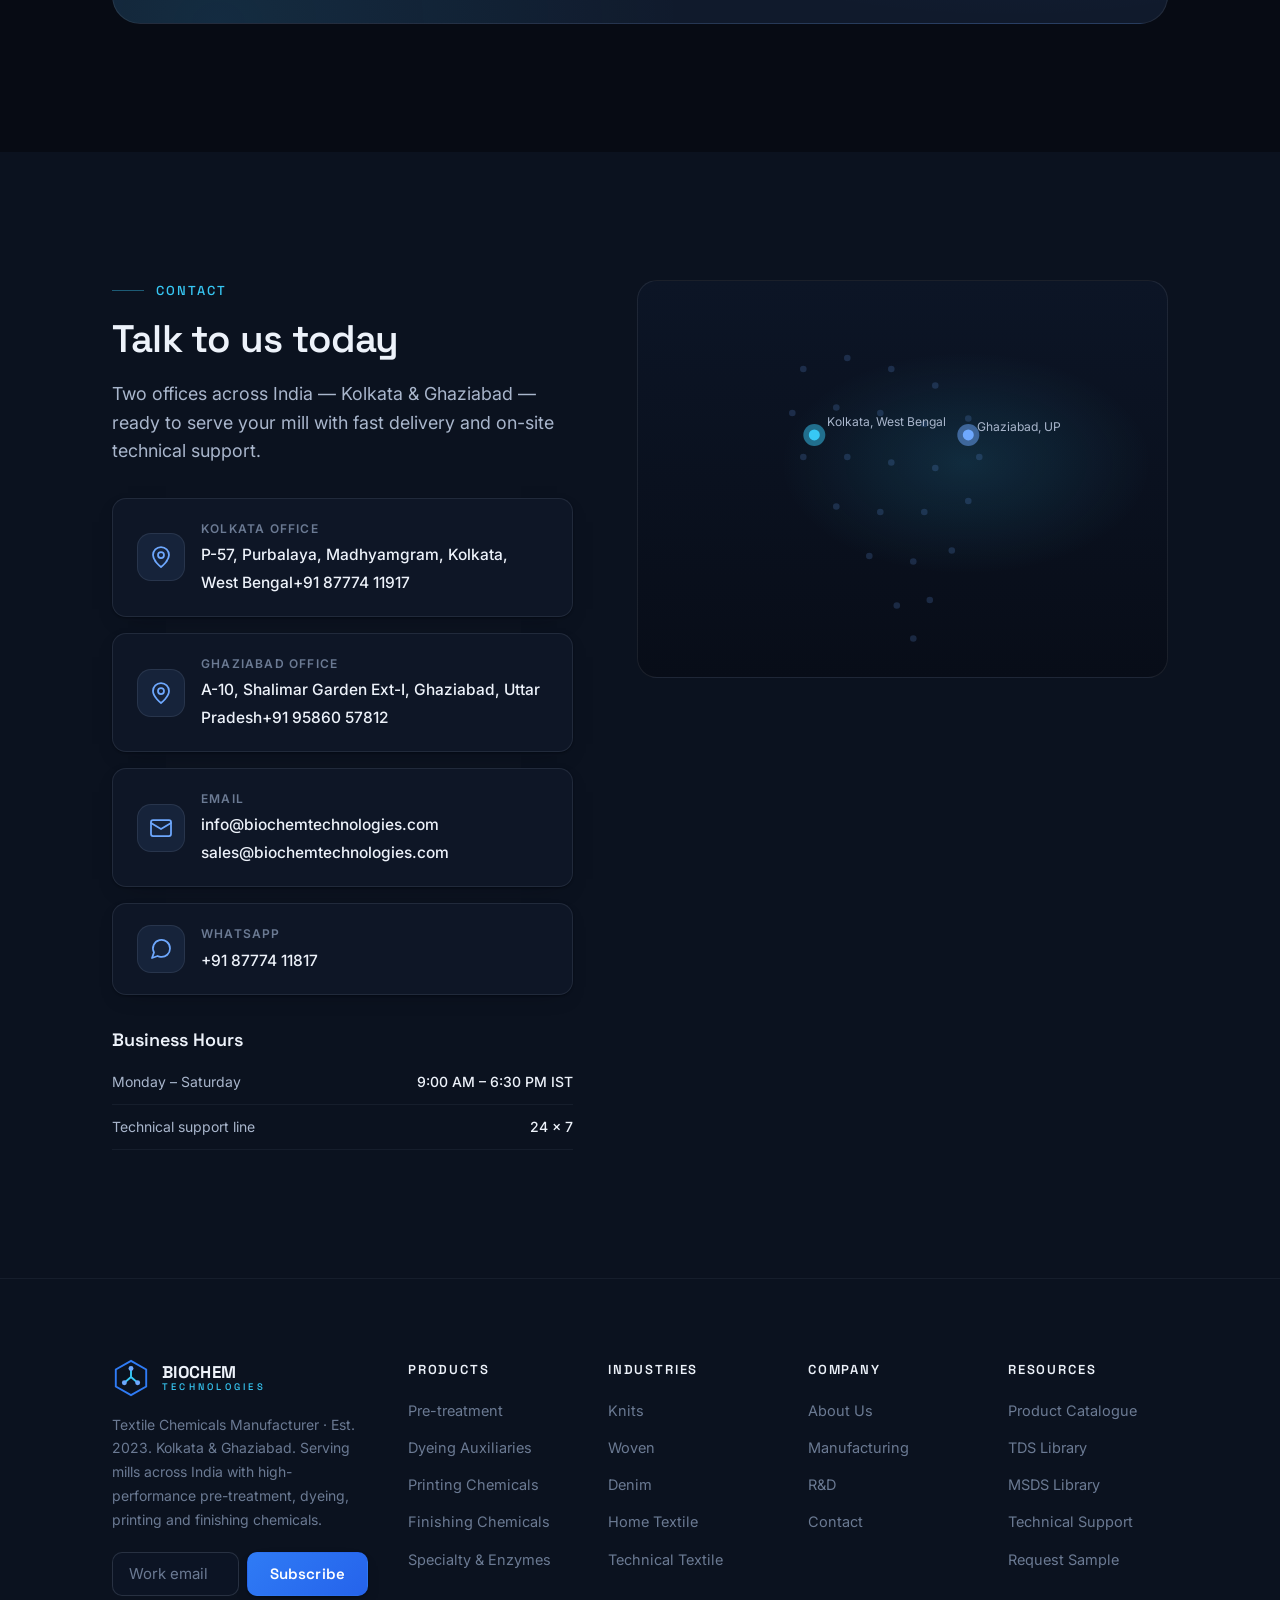
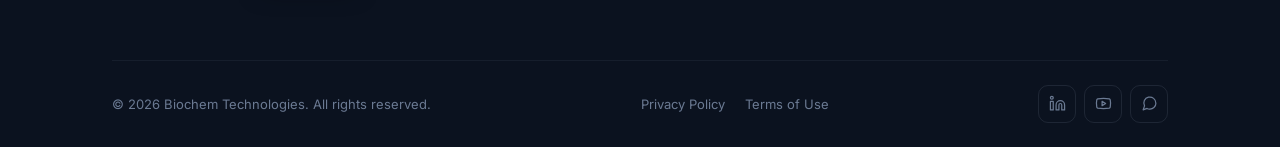
==== commit bae75a55: "step 3: add floating WhatsApp button to all pages" ====
--- a/index.html
+++ b/index.html
@@ -736,5 +736,11 @@
 
 <script src="assets/js/main.js" defer></script>
 <script src="assets/js/home.js" defer></script>
+
+<!-- Floating WhatsApp button -->
+<a class="wa-fab" href="https://wa.me/918777411817" target="_blank" rel="noopener" aria-label="Chat with us on WhatsApp">
+  <span class="wa-fab__label">Chat on WhatsApp</span>
+  <svg viewBox="0 0 24 24" fill="currentColor" aria-hidden="true"><path d="M17.472 14.382c-.297-.149-1.758-.867-2.03-.967-.273-.099-.471-.148-.67.15-.197.297-.767.966-.94 1.164-.173.199-.347.223-.644.075-.297-.15-1.255-.463-2.39-1.475-.883-.788-1.48-1.761-1.653-2.059-.173-.297-.018-.458.13-.606.134-.133.298-.347.446-.52.149-.174.198-.298.298-.497.099-.198.05-.371-.025-.52-.075-.149-.669-1.612-.916-2.207-.242-.579-.487-.5-.669-.51-.173-.008-.371-.01-.57-.01-.198 0-.52.074-.792.372-.272.297-1.04 1.016-1.04 2.479 0 1.462 1.065 2.875 1.213 3.074.149.198 2.096 3.2 5.077 4.487.709.306 1.262.489 1.694.625.712.227 1.36.195 1.871.118.571-.085 1.758-.719 2.006-1.413.248-.694.248-1.289.173-1.413-.074-.124-.272-.198-.57-.347z"/><path d="M12 0C5.373 0 0 5.373 0 12c0 2.116.554 4.103 1.523 5.824L.057 23.882a.5.5 0 0 0 .613.613l6.058-1.466A11.945 11.945 0 0 0 12 24c6.627 0 12-5.373 12-12S18.627 0 12 0zm0 21.818a9.808 9.808 0 0 1-5.001-1.366l-.358-.214-3.724.901.917-3.63-.233-.374A9.818 9.818 0 0 1 2.182 12C2.182 6.57 6.57 2.182 12 2.182c5.43 0 9.818 4.388 9.818 9.818 0 5.43-4.388 9.818-9.818 9.818z"/></svg>
+</a>
 </body>
 </html>
--- a/assets/css/responsive.css
+++ b/assets/css/responsive.css
@@ -3,6 +3,84 @@
    Comprehensive responsive overrides for all screen sizes.
    Loaded last so these rules win over page-specific styles.
    ========================================================================== */
+
+/* ─── Floating WhatsApp button ───────────────────────────────────────────── */
+.wa-fab {
+  position: fixed;
+  bottom: 28px;
+  right: 24px;
+  z-index: 120;
+  width: 56px;
+  height: 56px;
+  border-radius: 50%;
+  background: #25D366;
+  color: #fff;
+  display: flex;
+  align-items: center;
+  justify-content: center;
+  box-shadow: 0 4px 16px rgba(37,211,102,.45), 0 2px 6px rgba(0,0,0,.25);
+  transition: transform 200ms ease, box-shadow 200ms ease;
+  text-decoration: none;
+}
+.wa-fab:hover {
+  transform: scale(1.08) translateY(-2px);
+  box-shadow: 0 8px 24px rgba(37,211,102,.55), 0 3px 8px rgba(0,0,0,.3);
+  color: #fff;
+}
+.wa-fab svg { width: 30px; height: 30px; flex: none; }
+/* Pulse ring */
+.wa-fab::before {
+  content: "";
+  position: absolute;
+  inset: -4px;
+  border-radius: 50%;
+  border: 2px solid rgba(37,211,102,.5);
+  animation: wa-pulse 2.4s ease-out infinite;
+}
+@keyframes wa-pulse {
+  0%   { transform: scale(1);   opacity: .8; }
+  70%  { transform: scale(1.5); opacity: 0;  }
+  100% { transform: scale(1.5); opacity: 0;  }
+}
+/* Tooltip label */
+.wa-fab__label {
+  position: absolute;
+  right: calc(100% + 12px);
+  white-space: nowrap;
+  background: #075E54;
+  color: #fff;
+  font-size: 13px;
+  font-weight: 600;
+  padding: 6px 12px;
+  border-radius: 6px;
+  opacity: 0;
+  pointer-events: none;
+  transform: translateX(4px);
+  transition: opacity 180ms ease, transform 180ms ease;
+}
+.wa-fab__label::after {
+  content: "";
+  position: absolute;
+  right: -6px;
+  top: 50%;
+  transform: translateY(-50%);
+  border: 6px solid transparent;
+  border-left-color: #075E54;
+  border-right: none;
+}
+.wa-fab:hover .wa-fab__label {
+  opacity: 1;
+  transform: translateX(0);
+}
+/* On mobile, push up so it clears the sticky bottom bar on product pages */
+@media (max-width: 767px) {
+  .wa-fab { bottom: 90px; right: 16px; width: 50px; height: 50px; }
+  .wa-fab svg { width: 26px; height: 26px; }
+  .wa-fab__label { display: none; }
+}
+@media (max-width: 480px) {
+  body:not(.has-mobile-actions) .wa-fab { bottom: 24px; }
+}
 
 /* ─── Global containment ─────────────────────────────────────────────────── */
 html, body { overflow-x: hidden; }
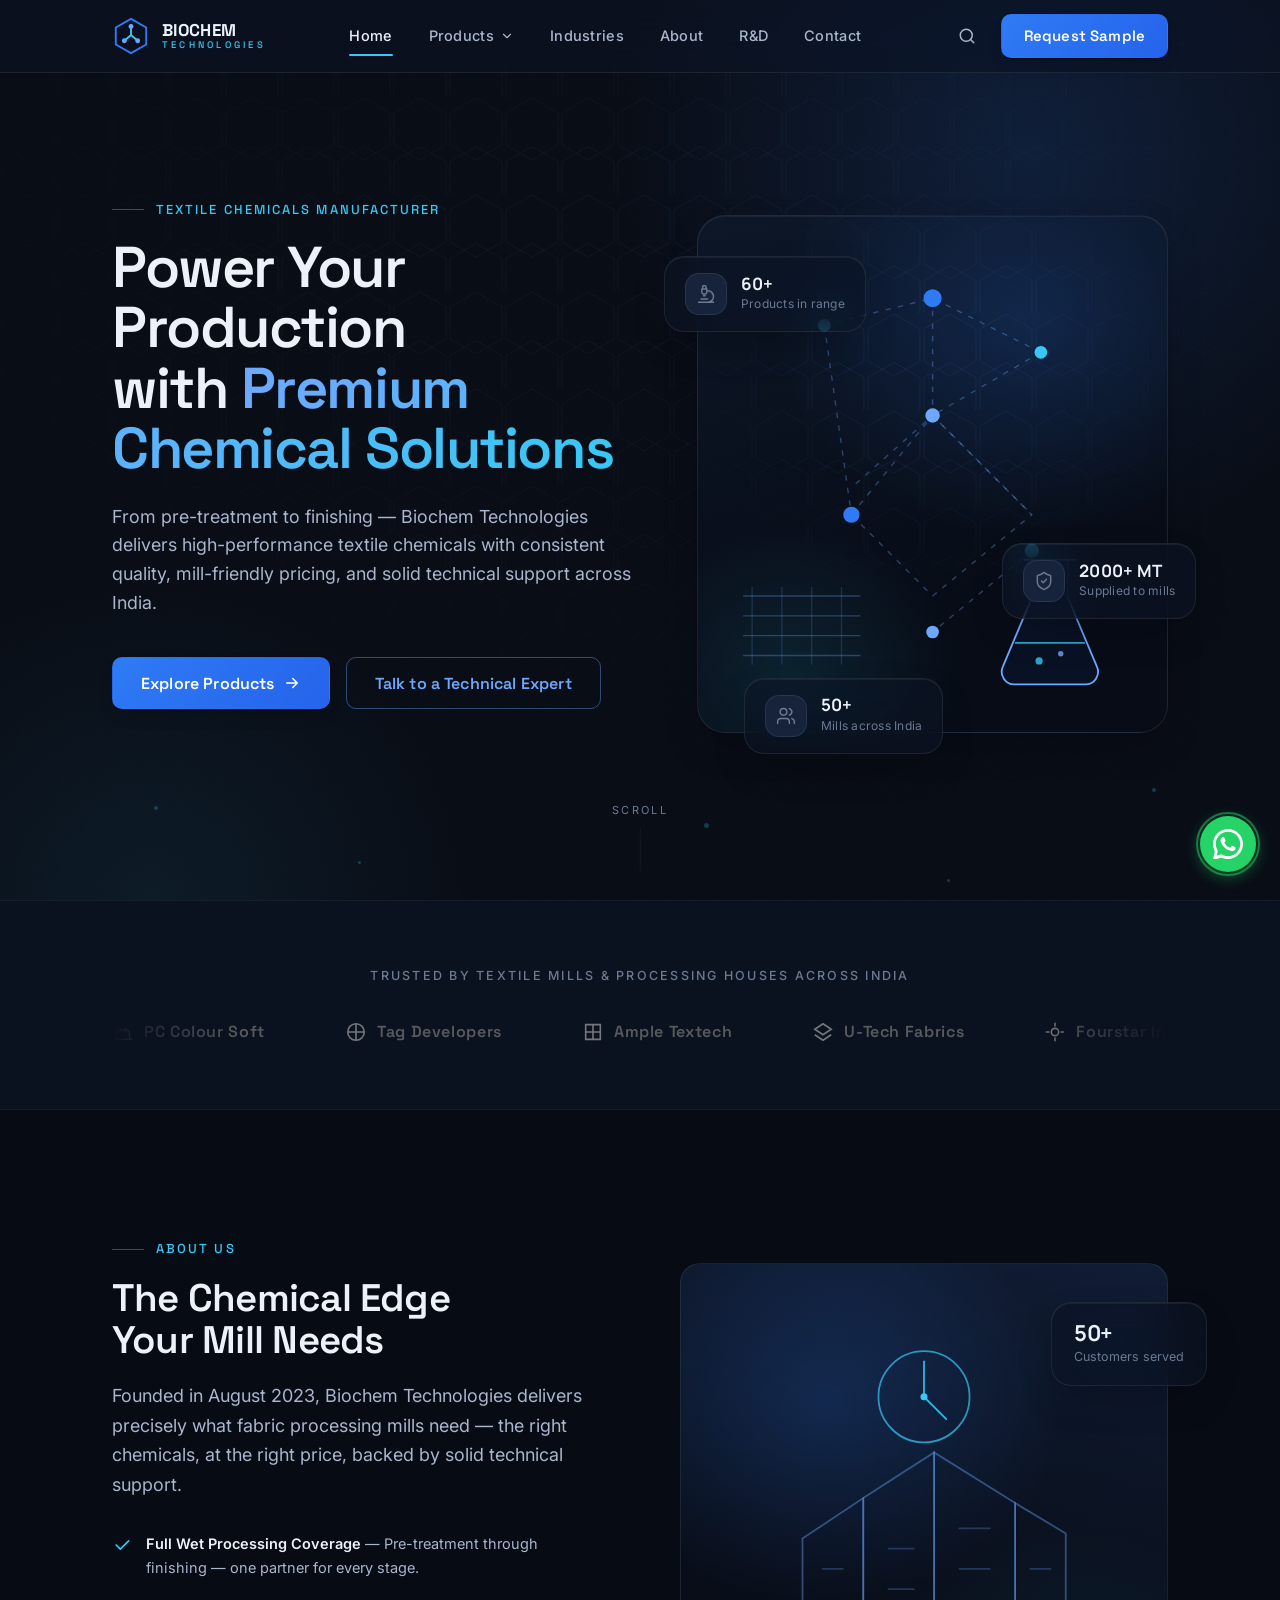
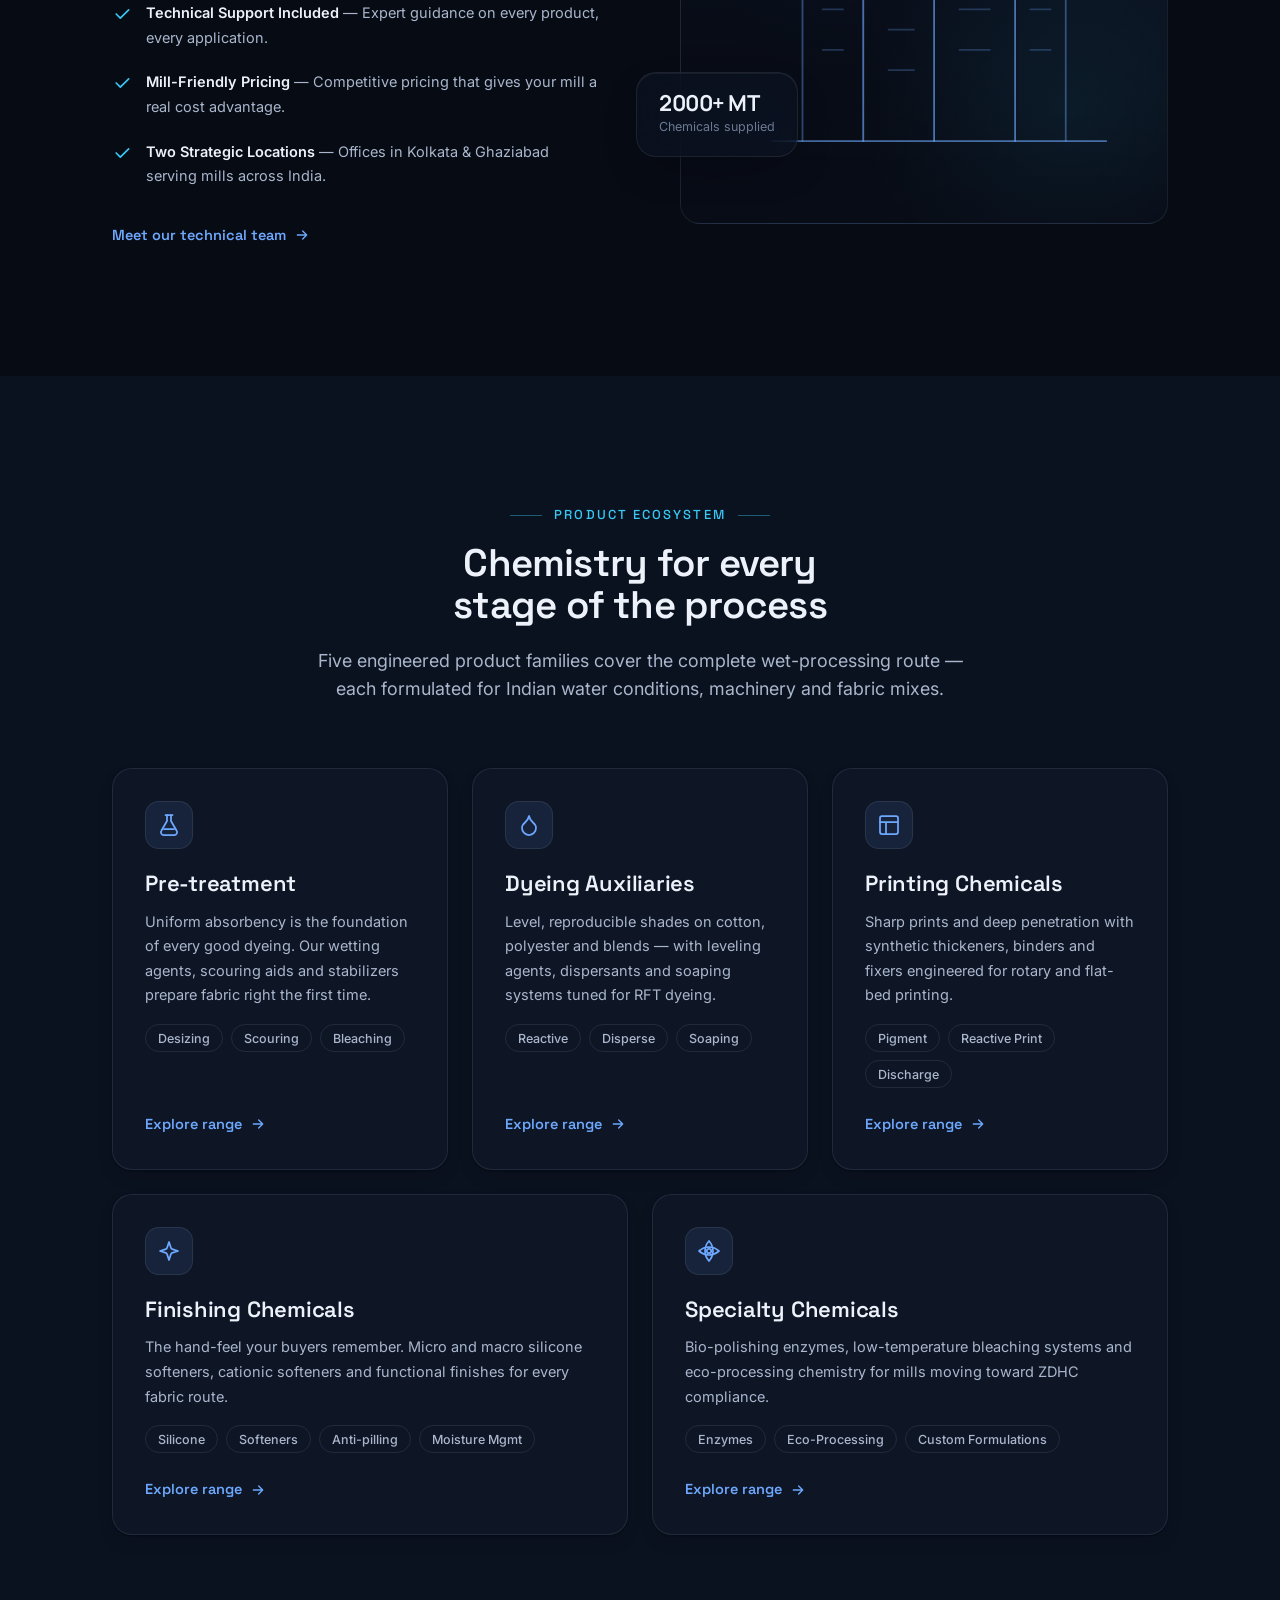
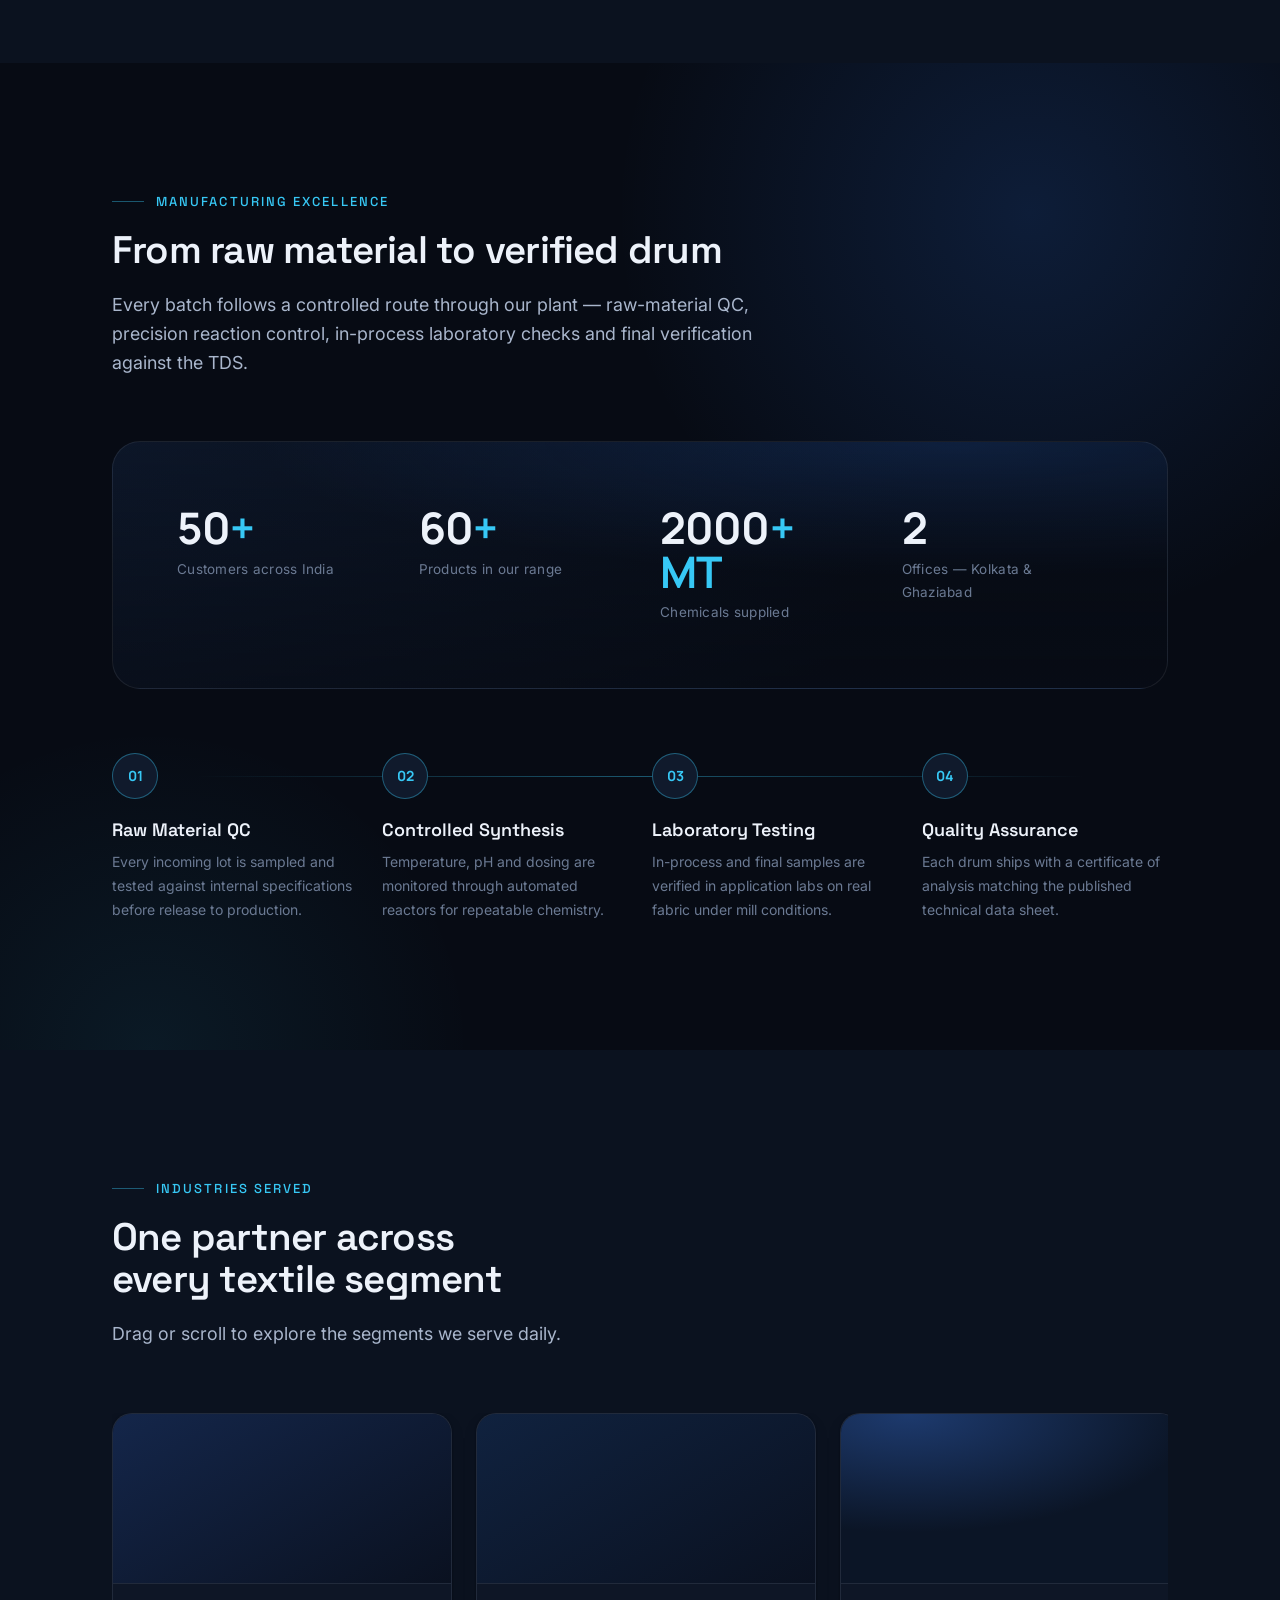
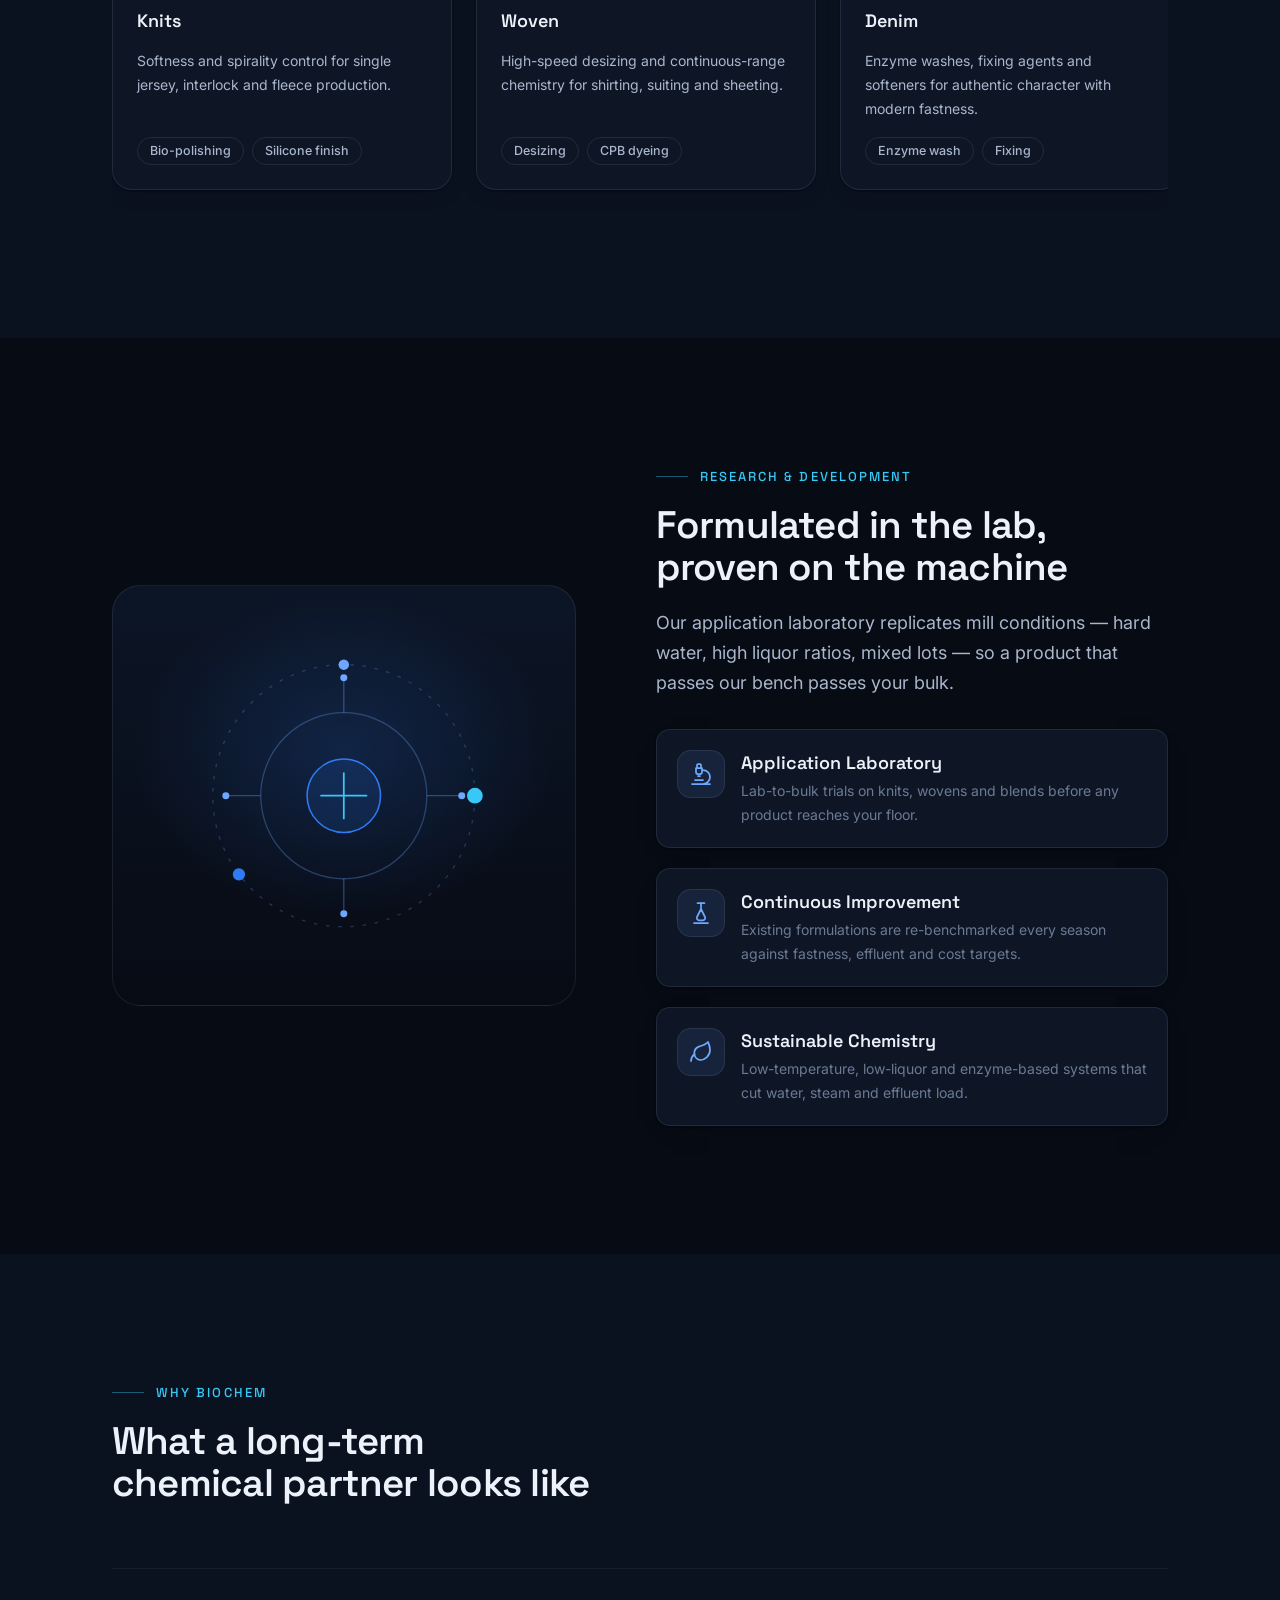
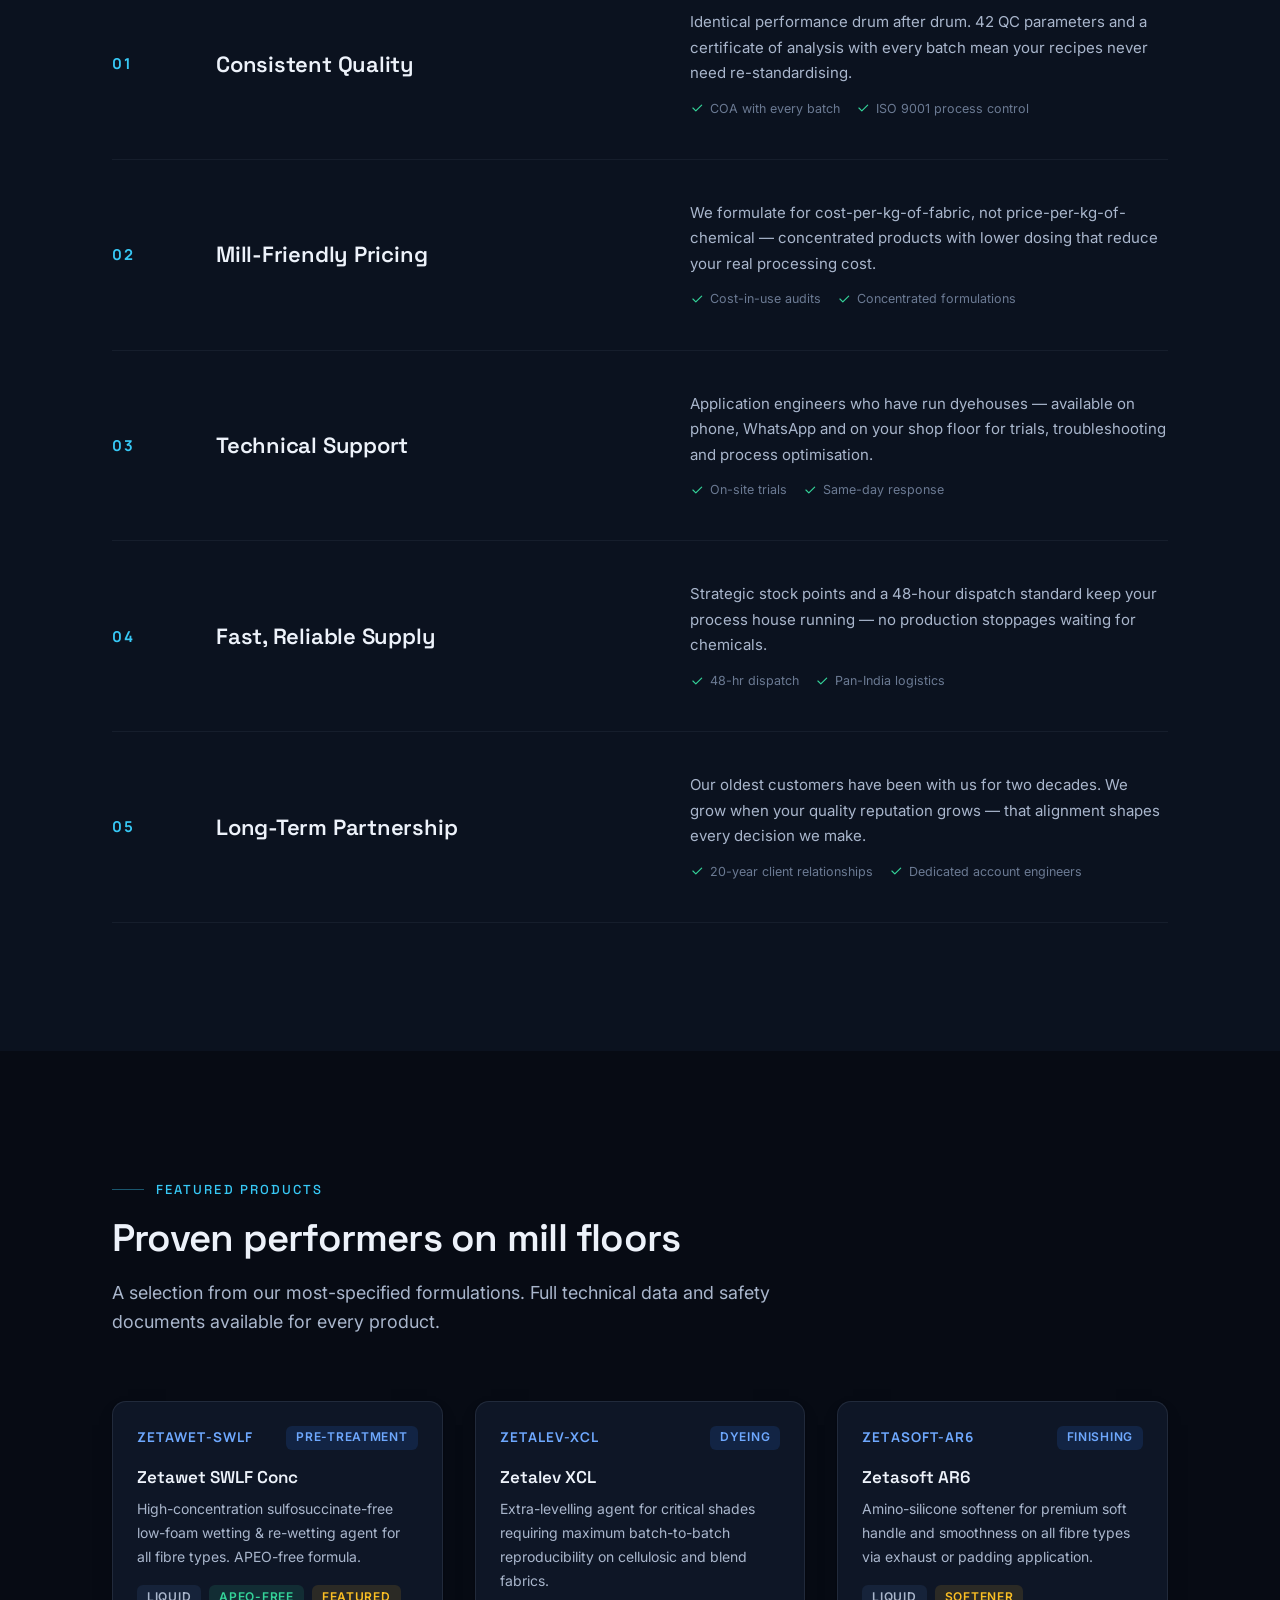
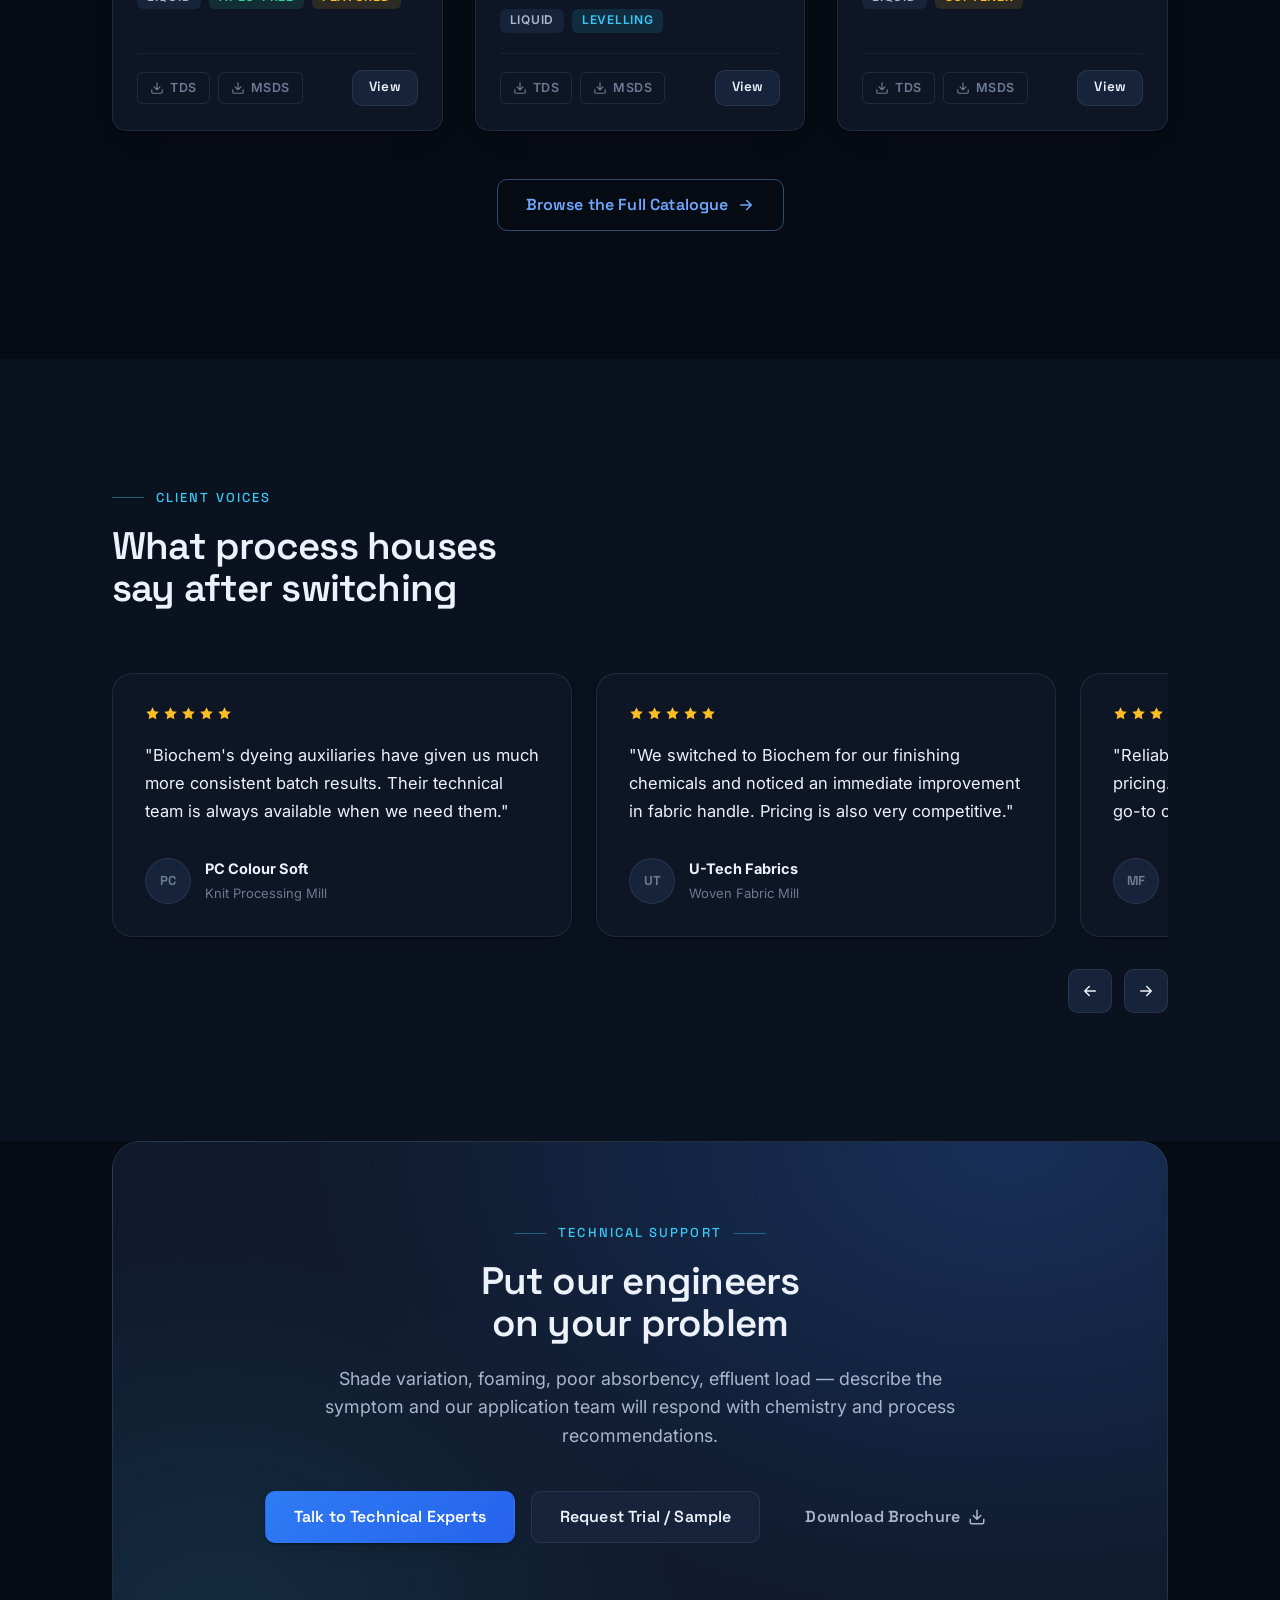
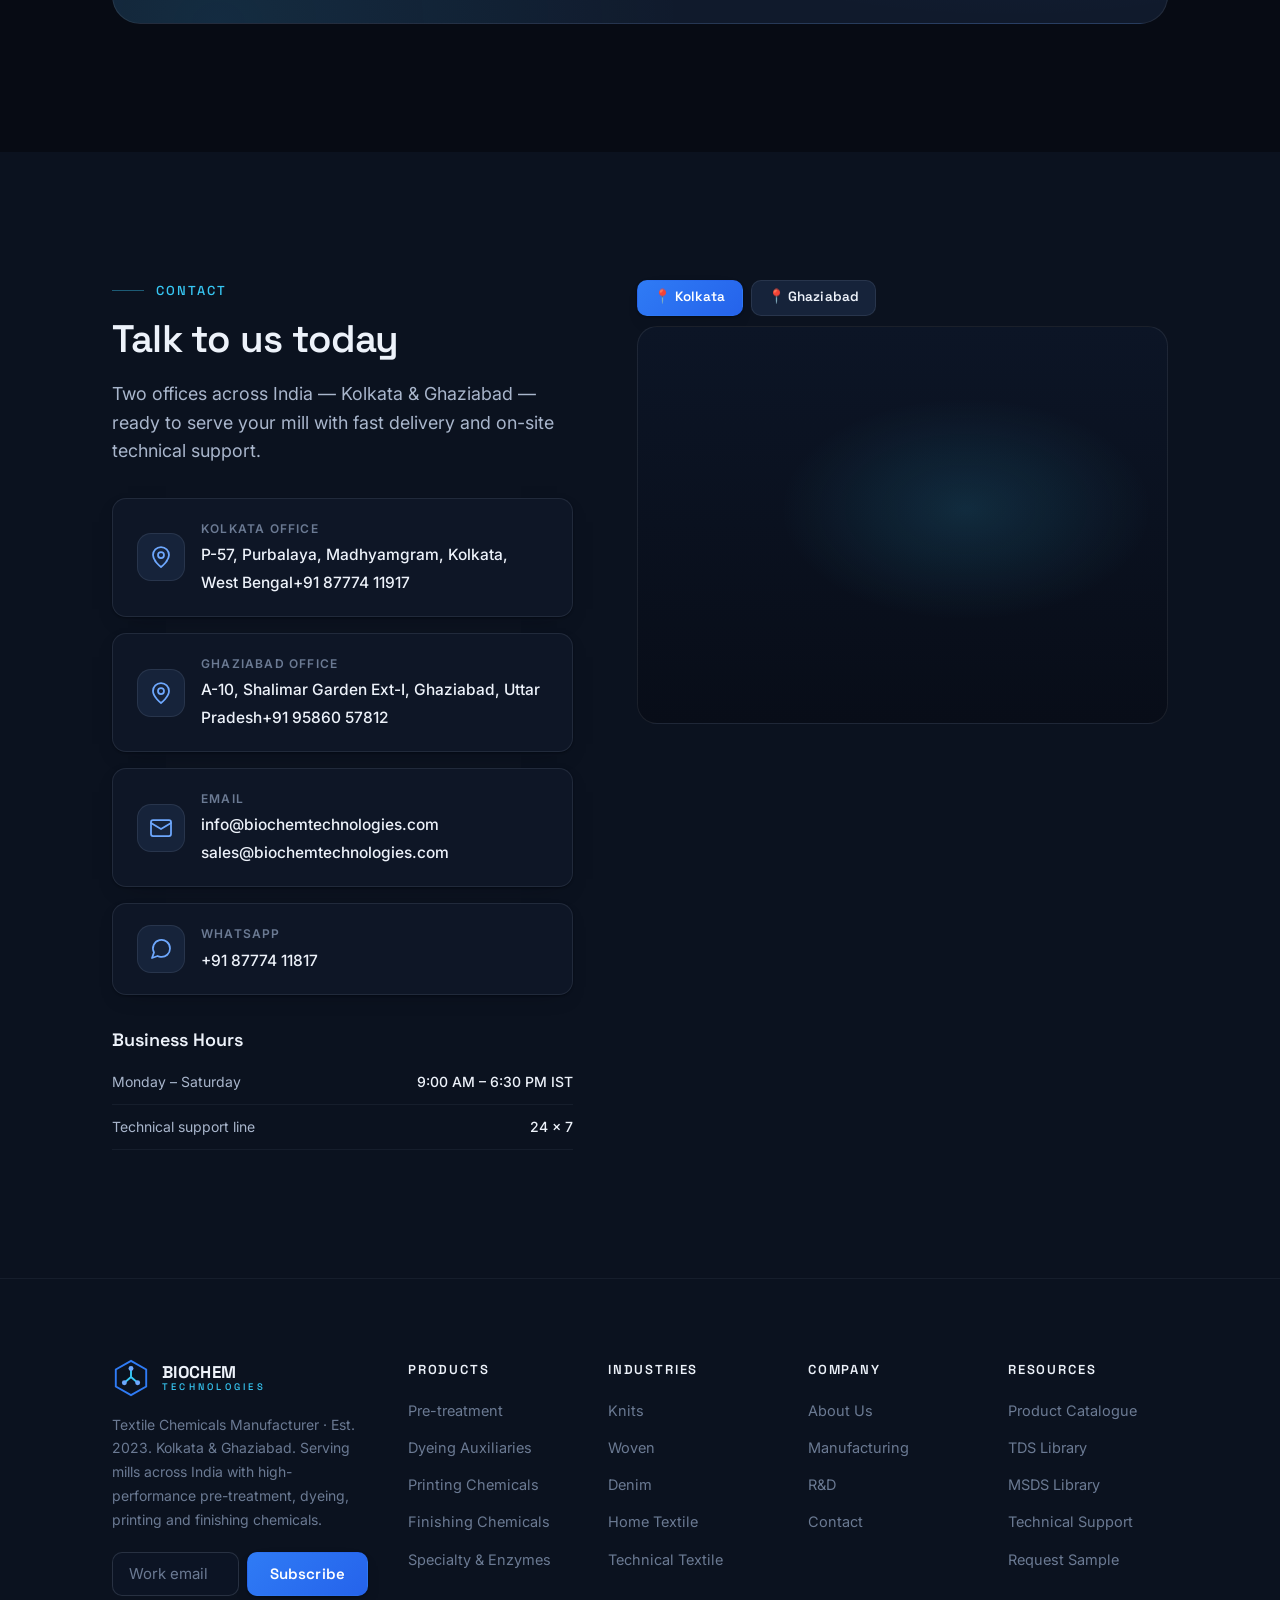
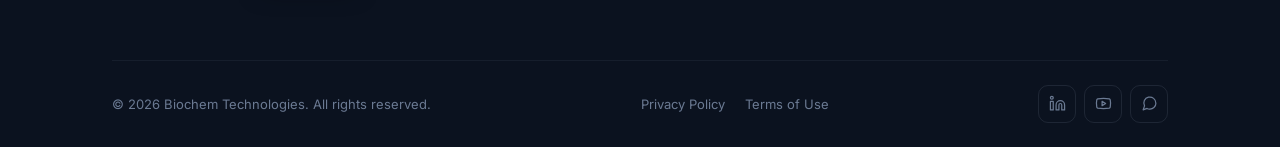
==== commit 6cb47358: "step 5: replace SVG map with real Google Maps iframes for Kolkata and Ghaziabad offices" ====
--- a/index.html
+++ b/index.html
@@ -608,28 +608,34 @@
       </div>
     </div>
     <div class="reveal reveal-d1">
-      <div class="contact__map" role="img" aria-label="Stylised map of India showing Biochem supply locations">
-        <svg viewBox="0 0 480 360" fill="none" aria-hidden="true">
-          <g fill="#6EA8FE" fill-opacity=".18">
-            <circle cx="150" cy="80" r="3"/><circle cx="190" cy="70" r="3"/><circle cx="230" cy="80" r="3"/><circle cx="270" cy="95" r="3"/>
-            <circle cx="140" cy="120" r="3"/><circle cx="180" cy="115" r="3"/><circle cx="220" cy="120" r="3"/><circle cx="260" cy="130" r="3"/><circle cx="300" cy="125" r="3"/>
-            <circle cx="150" cy="160" r="3"/><circle cx="190" cy="160" r="3"/><circle cx="230" cy="165" r="3"/><circle cx="270" cy="170" r="3"/><circle cx="310" cy="160" r="3"/>
-            <circle cx="180" cy="205" r="3"/><circle cx="220" cy="210" r="3"/><circle cx="260" cy="210" r="3"/><circle cx="300" cy="200" r="3"/>
-            <circle cx="210" cy="250" r="3"/><circle cx="250" cy="255" r="3"/><circle cx="285" cy="245" r="3"/>
-            <circle cx="235" cy="295" r="3"/><circle cx="265" cy="290" r="3"/><circle cx="250" cy="325" r="3"/>
-          </g>
-          <g>
-            <circle class="map-pin" cx="160" cy="140" r="10" fill="#37C8F5" opacity=".5"/>
-            <circle cx="160" cy="140" r="5" fill="#37C8F5"/>
-
-            <circle class="map-pin" cx="300" cy="140" r="10" fill="#6EA8FE" opacity=".5"/>
-            <circle cx="300" cy="140" r="5" fill="#6EA8FE"/>
-          </g>
-          <text x="172" y="132" fill="#A9B6CC" font-size="11" font-family="Inter, sans-serif">Kolkata, West Bengal</text>
-
-          <text x="308" y="136" fill="#A9B6CC" font-size="11" font-family="Inter, sans-serif">Ghaziabad, UP</text>
-        </svg>
-      </div>
+      <!-- Map tabs -->
+      <div style="display:flex;gap:8px;margin-bottom:10px">
+        <button class="map-tab-btn btn btn--sm btn--primary" data-map="kolkata" onclick="switchMap('kolkata',this)">📍 Kolkata</button>
+        <button class="map-tab-btn btn btn--sm btn--secondary" data-map="ghaziabad" onclick="switchMap('ghaziabad',this)">📍 Ghaziabad</button>
+      </div>
+      <div class="contact__map" style="border-radius:var(--r-xl);overflow:hidden;border:1px solid var(--border-glass);aspect-ratio:16/12;position:relative;">
+        <iframe id="map-kolkata"
+          src="https://maps.google.com/maps?q=Madhyamgram+Kolkata+West+Bengal+India&output=embed&z=13"
+          width="100%" height="100%" style="border:0;position:absolute;inset:0;width:100%;height:100%;"
+          allowfullscreen loading="lazy" referrerpolicy="no-referrer-when-downgrade"
+          title="Biochem Technologies Kolkata Office"></iframe>
+        <iframe id="map-ghaziabad"
+          src="https://maps.google.com/maps?q=Shalimar+Garden+Extension+1+Ghaziabad+Uttar+Pradesh+India&output=embed&z=13"
+          width="100%" height="100%" style="border:0;position:absolute;inset:0;width:100%;height:100%;display:none;"
+          allowfullscreen loading="lazy" referrerpolicy="no-referrer-when-downgrade"
+          title="Biochem Technologies Ghaziabad Office"></iframe>
+      </div>
+      <script>
+        function switchMap(office, btn) {
+          document.getElementById('map-kolkata').style.display = office === 'kolkata' ? 'block' : 'none';
+          document.getElementById('map-ghaziabad').style.display = office === 'ghaziabad' ? 'block' : 'none';
+          document.querySelectorAll('.map-tab-btn').forEach(function(b) {
+            b.className = b.dataset.map === office
+              ? 'map-tab-btn btn btn--sm btn--primary'
+              : 'map-tab-btn btn btn--sm btn--secondary';
+          });
+        }
+      </script>
     </div>
   </div>
 </section>
@@ -719,23 +725,70 @@
         <svg viewBox="0 0 24 24" fill="none" stroke="currentColor" stroke-width="2" stroke-linecap="round"><path d="M18 6 6 18M6 6l12 12"/></svg>
       </button>
     </div>
-    <form data-demo-form class="grid" style="gap:var(--s-4)">
+    <!-- ─── SETUP: Sign up free at formspree.io, create a form, then replace
+         YOUR_FORM_ID below with your actual form ID (e.g. xyzabcde) ─── -->
+    <form id="sample-form" action="https://formspree.io/f/YOUR_FORM_ID" method="POST" class="grid" style="gap:var(--s-4)">
+      <input type="hidden" name="_subject" value="New Sample / Enquiry — Biochem Technologies">
+      <input type="hidden" name="_next" value="">
       <div class="grid grid-2" style="gap:var(--s-4)">
-        <div class="field"><label class="field__label" for="ms-company">Company Name <span class="req">*</span></label><input class="input" id="ms-company" required placeholder="Your mill / processing house"></div>
-        <div class="field"><label class="field__label" for="ms-person">Contact Person <span class="req">*</span></label><input class="input" id="ms-person" required placeholder="Full name"></div>
+        <div class="field"><label class="field__label" for="ms-company">Company Name <span class="req">*</span></label><input class="input" id="ms-company" name="company" required placeholder="Your mill / processing house"></div>
+        <div class="field"><label class="field__label" for="ms-person">Contact Person <span class="req">*</span></label><input class="input" id="ms-person" name="name" required placeholder="Full name"></div>
       </div>
       <div class="grid grid-2" style="gap:var(--s-4)">
-        <div class="field"><label class="field__label" for="ms-email">Email <span class="req">*</span></label><input class="input" id="ms-email" type="email" required placeholder="name@company.com"></div>
-        <div class="field"><label class="field__label" for="ms-phone">Phone</label><input class="input" id="ms-phone" type="tel" placeholder="+91"></div>
-      </div>
-      <div class="field"><label class="field__label" for="ms-msg">Requirement</label><textarea class="textarea" id="ms-msg" placeholder="Product, application, fabric type, machine…"></textarea></div>
-      <button class="btn btn--primary btn--lg" type="submit">Submit Request</button>
+        <div class="field"><label class="field__label" for="ms-email">Email <span class="req">*</span></label><input class="input" id="ms-email" name="email" type="email" required placeholder="name@company.com"></div>
+        <div class="field"><label class="field__label" for="ms-phone">Phone</label><input class="input" id="ms-phone" name="phone" type="tel" placeholder="+91"></div>
+      </div>
+      <div class="field"><label class="field__label" for="ms-msg">Requirement</label><textarea class="textarea" id="ms-msg" name="requirement" placeholder="Product, application, fabric type, machine…"></textarea></div>
+      <!-- Success state (hidden by default) -->
+      <div id="form-success" style="display:none;padding:var(--s-5);background:rgba(52,211,153,.1);border:1px solid rgba(52,211,153,.3);border-radius:var(--r-md);text-align:center;">
+        <svg style="width:40px;height:40px;color:var(--success);margin:0 auto var(--s-3)" viewBox="0 0 24 24" fill="none" stroke="currentColor" stroke-width="2" stroke-linecap="round" stroke-linejoin="round"><path d="M22 11.08V12a10 10 0 1 1-5.93-9.14"/><path d="M22 4 12 14.01l-3-3"/></svg>
+        <p style="color:var(--success);font-weight:600;margin-bottom:4px">Request sent successfully!</p>
+        <p class="small" style="color:var(--text-2)">Our team will contact you within one business day.</p>
+      </div>
+      <!-- Error state (hidden by default) -->
+      <div id="form-error" style="display:none;padding:var(--s-4);background:rgba(248,113,113,.1);border:1px solid rgba(248,113,113,.3);border-radius:var(--r-md);">
+        <p class="small" style="color:var(--error)">Something went wrong. Please email us directly at <a href="mailto:info@biochemtechnologies.com" style="color:var(--error);text-decoration:underline">info@biochemtechnologies.com</a></p>
+      </div>
+      <button class="btn btn--primary btn--lg" type="submit" id="form-submit-btn">Submit Request</button>
     </form>
   </div>
 </div>
 
 <script src="assets/js/main.js" defer></script>
 <script src="assets/js/home.js" defer></script>
+<script>
+(function () {
+  var form = document.getElementById('sample-form');
+  if (!form) return;
+  form.addEventListener('submit', function (e) {
+    e.preventDefault();
+    var btn = document.getElementById('form-submit-btn');
+    var successEl = document.getElementById('form-success');
+    var errorEl = document.getElementById('form-error');
+    // Loading state
+    btn.disabled = true;
+    btn.innerHTML = '<span class="btn__spinner"></span> Sending…';
+    errorEl.style.display = 'none';
+    fetch(form.action, {
+      method: 'POST',
+      body: new FormData(form),
+      headers: { 'Accept': 'application/json' }
+    }).then(function (res) {
+      if (res.ok) {
+        form.querySelectorAll('input, textarea').forEach(function (el) { el.value = ''; });
+        btn.style.display = 'none';
+        successEl.style.display = 'block';
+      } else {
+        throw new Error('server error');
+      }
+    }).catch(function () {
+      btn.disabled = false;
+      btn.innerHTML = 'Submit Request';
+      errorEl.style.display = 'block';
+    });
+  });
+})();
+</script>
 
 <!-- Floating WhatsApp button -->
 <a class="wa-fab" href="https://wa.me/918777411817" target="_blank" rel="noopener" aria-label="Chat with us on WhatsApp">
